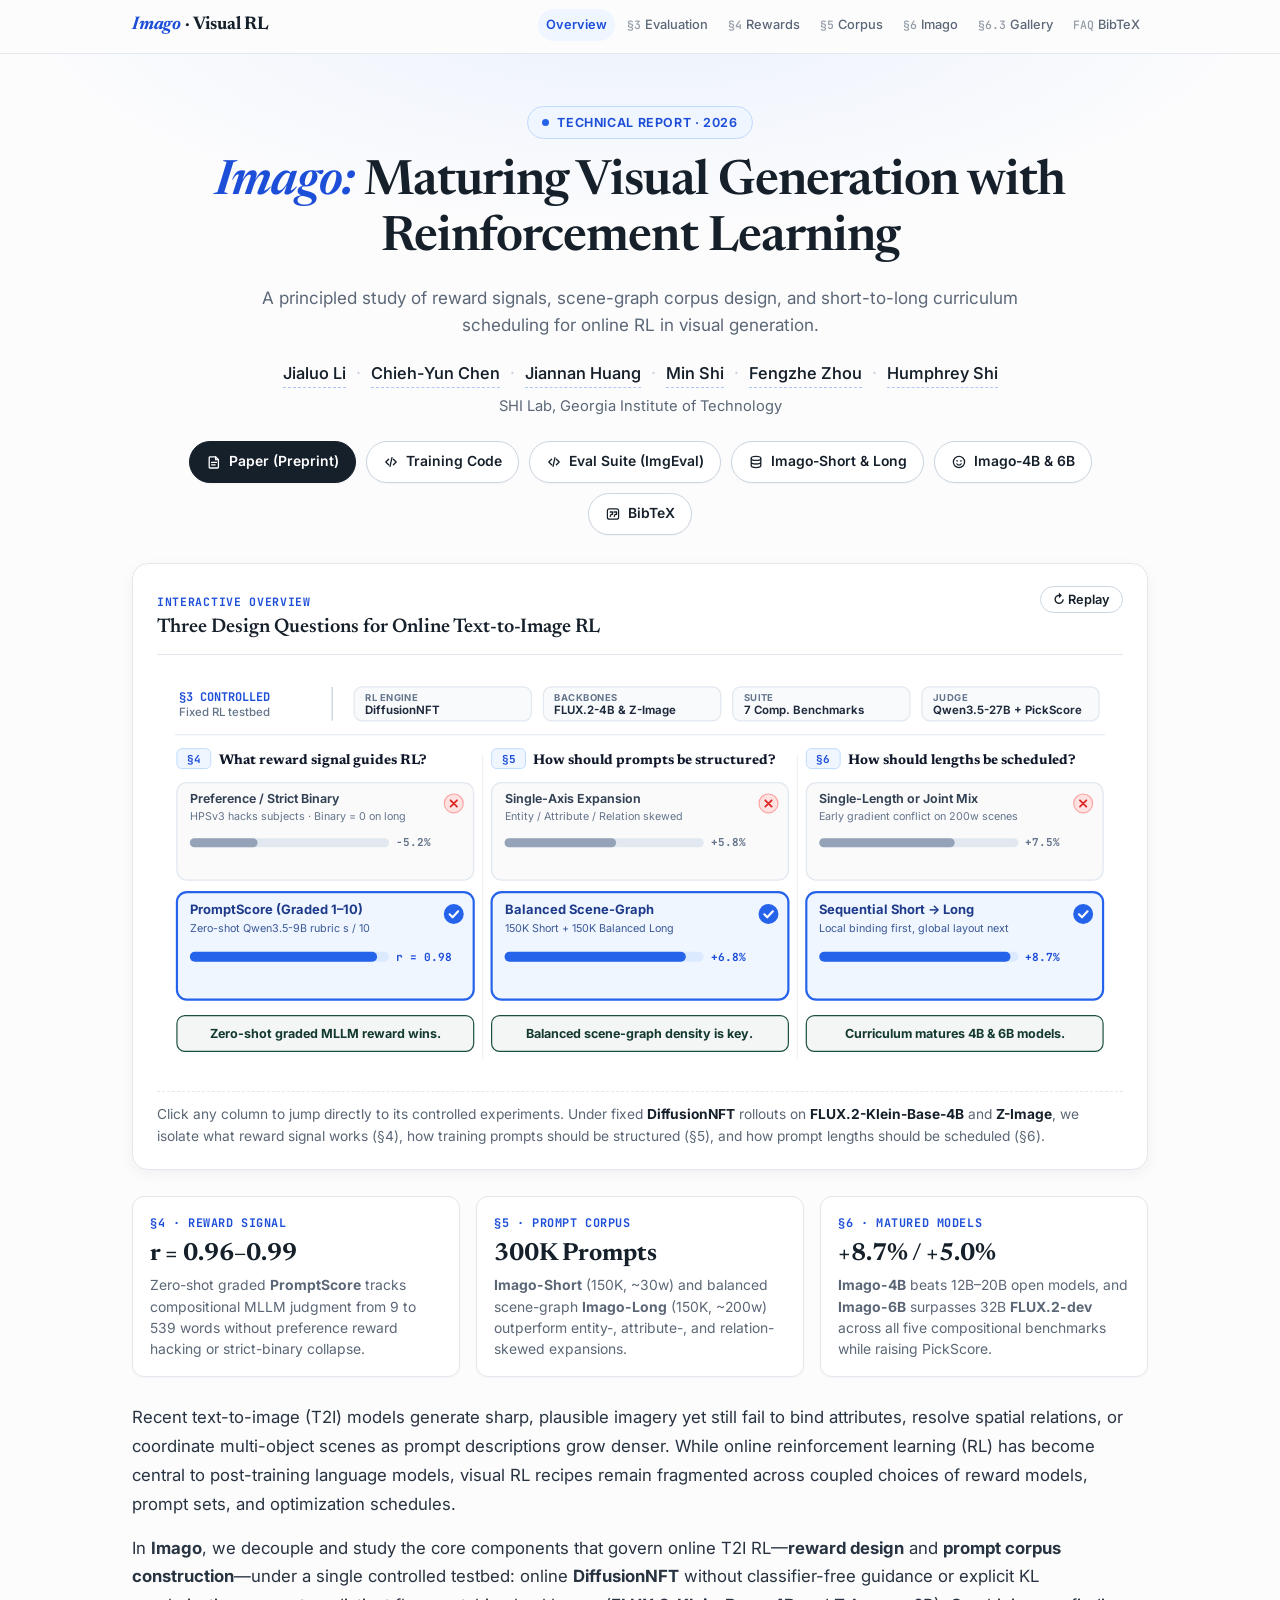
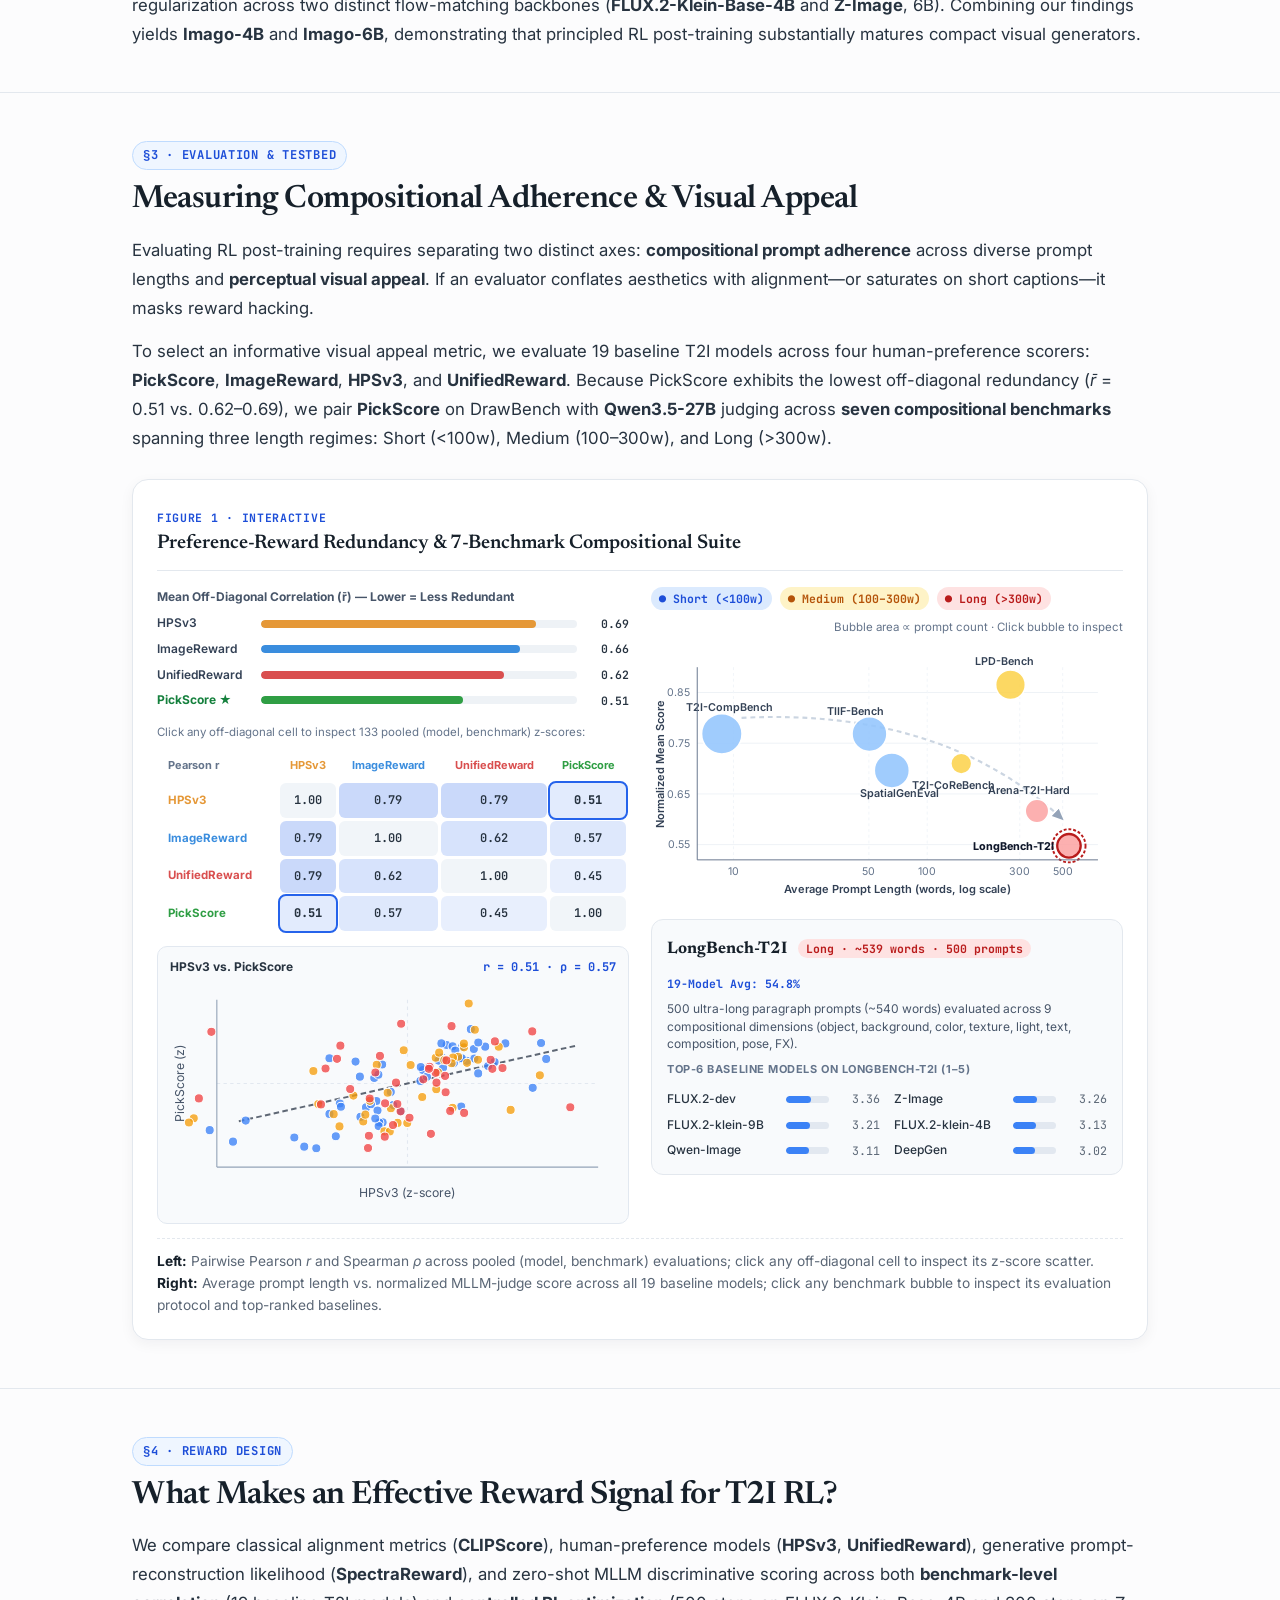
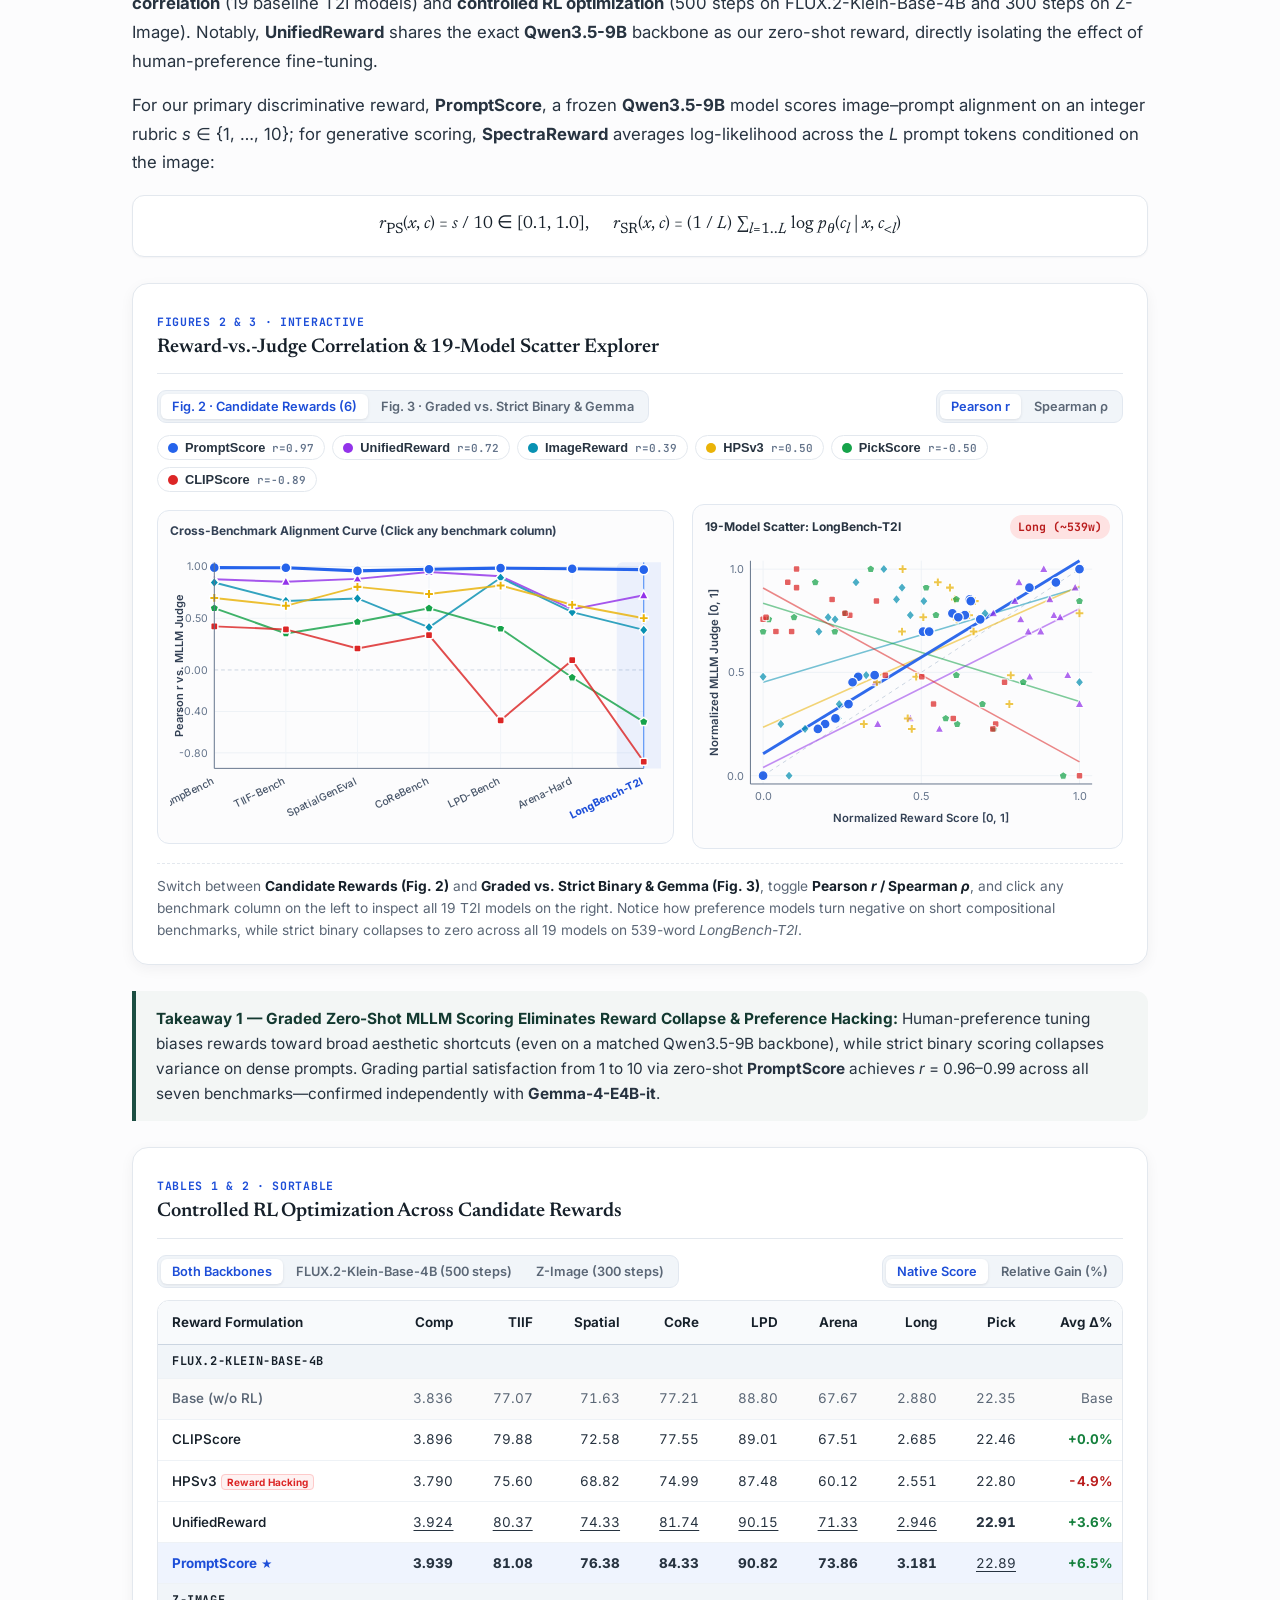
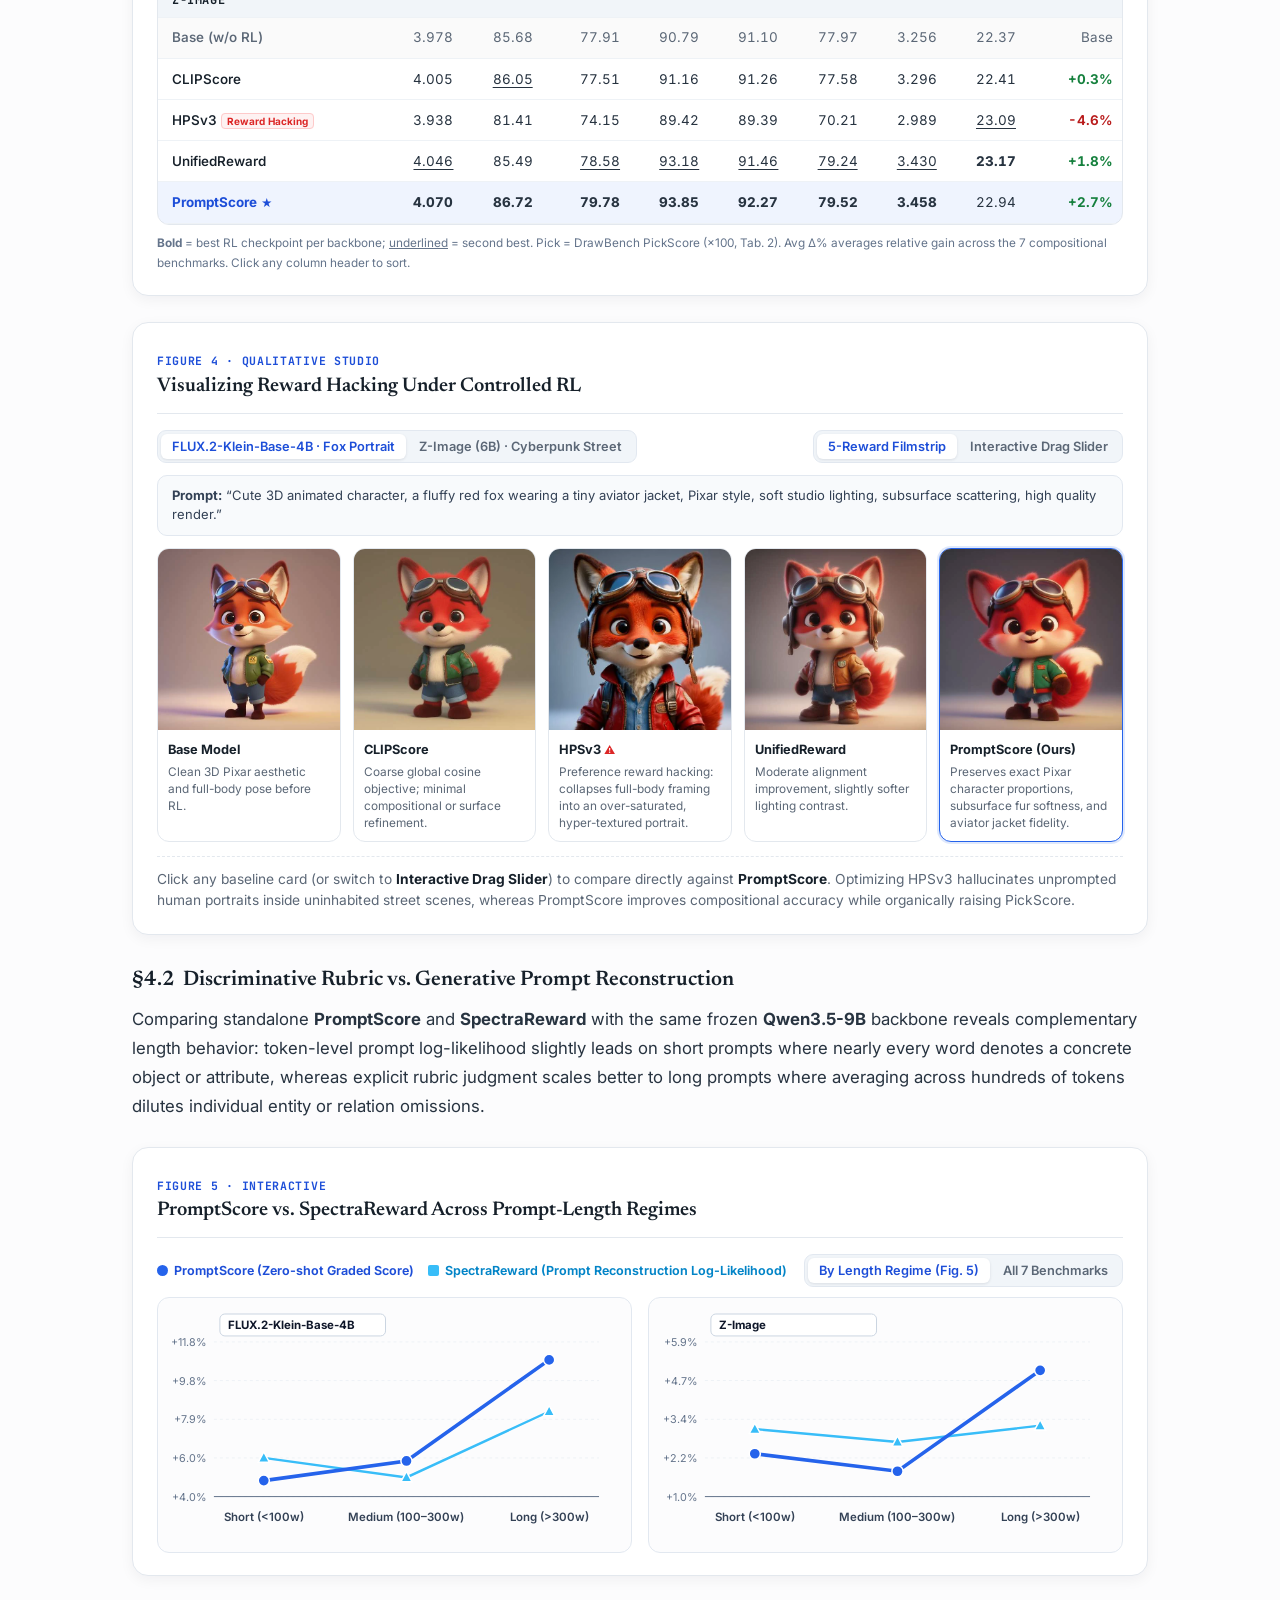
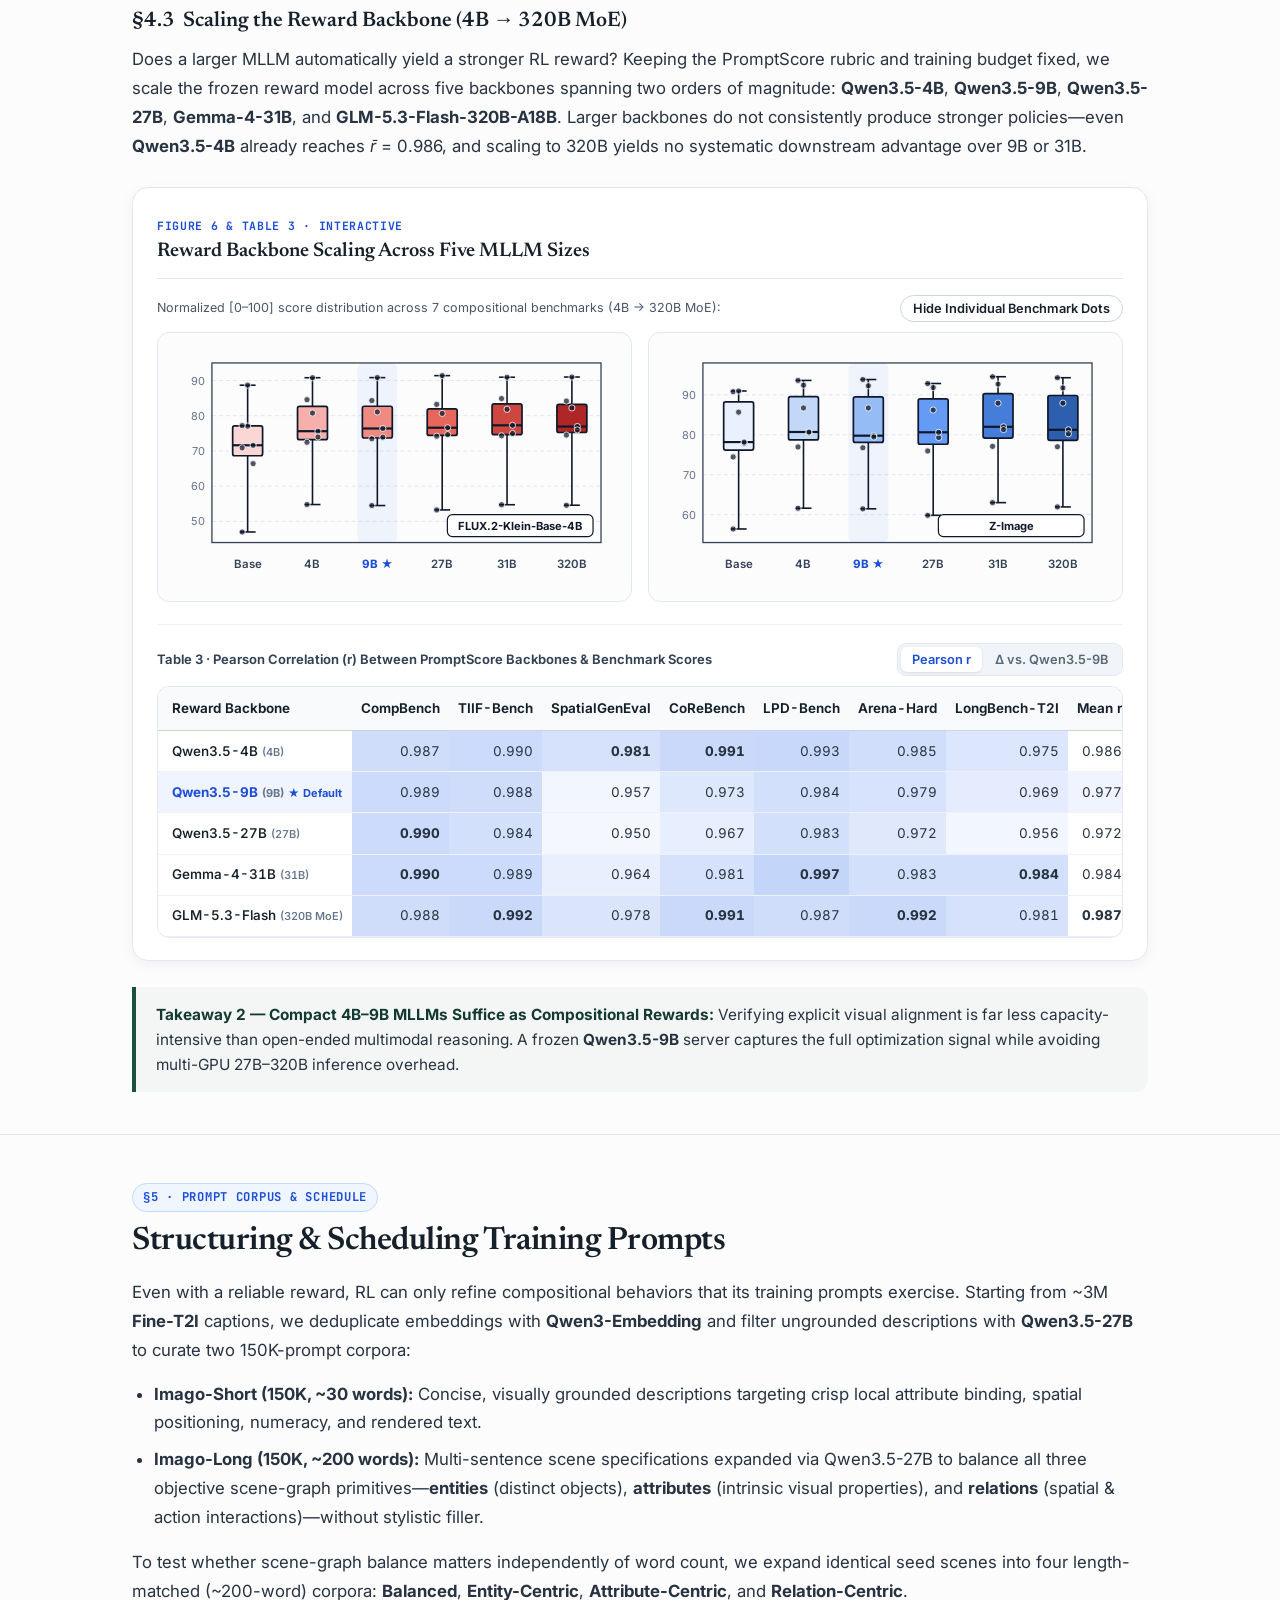
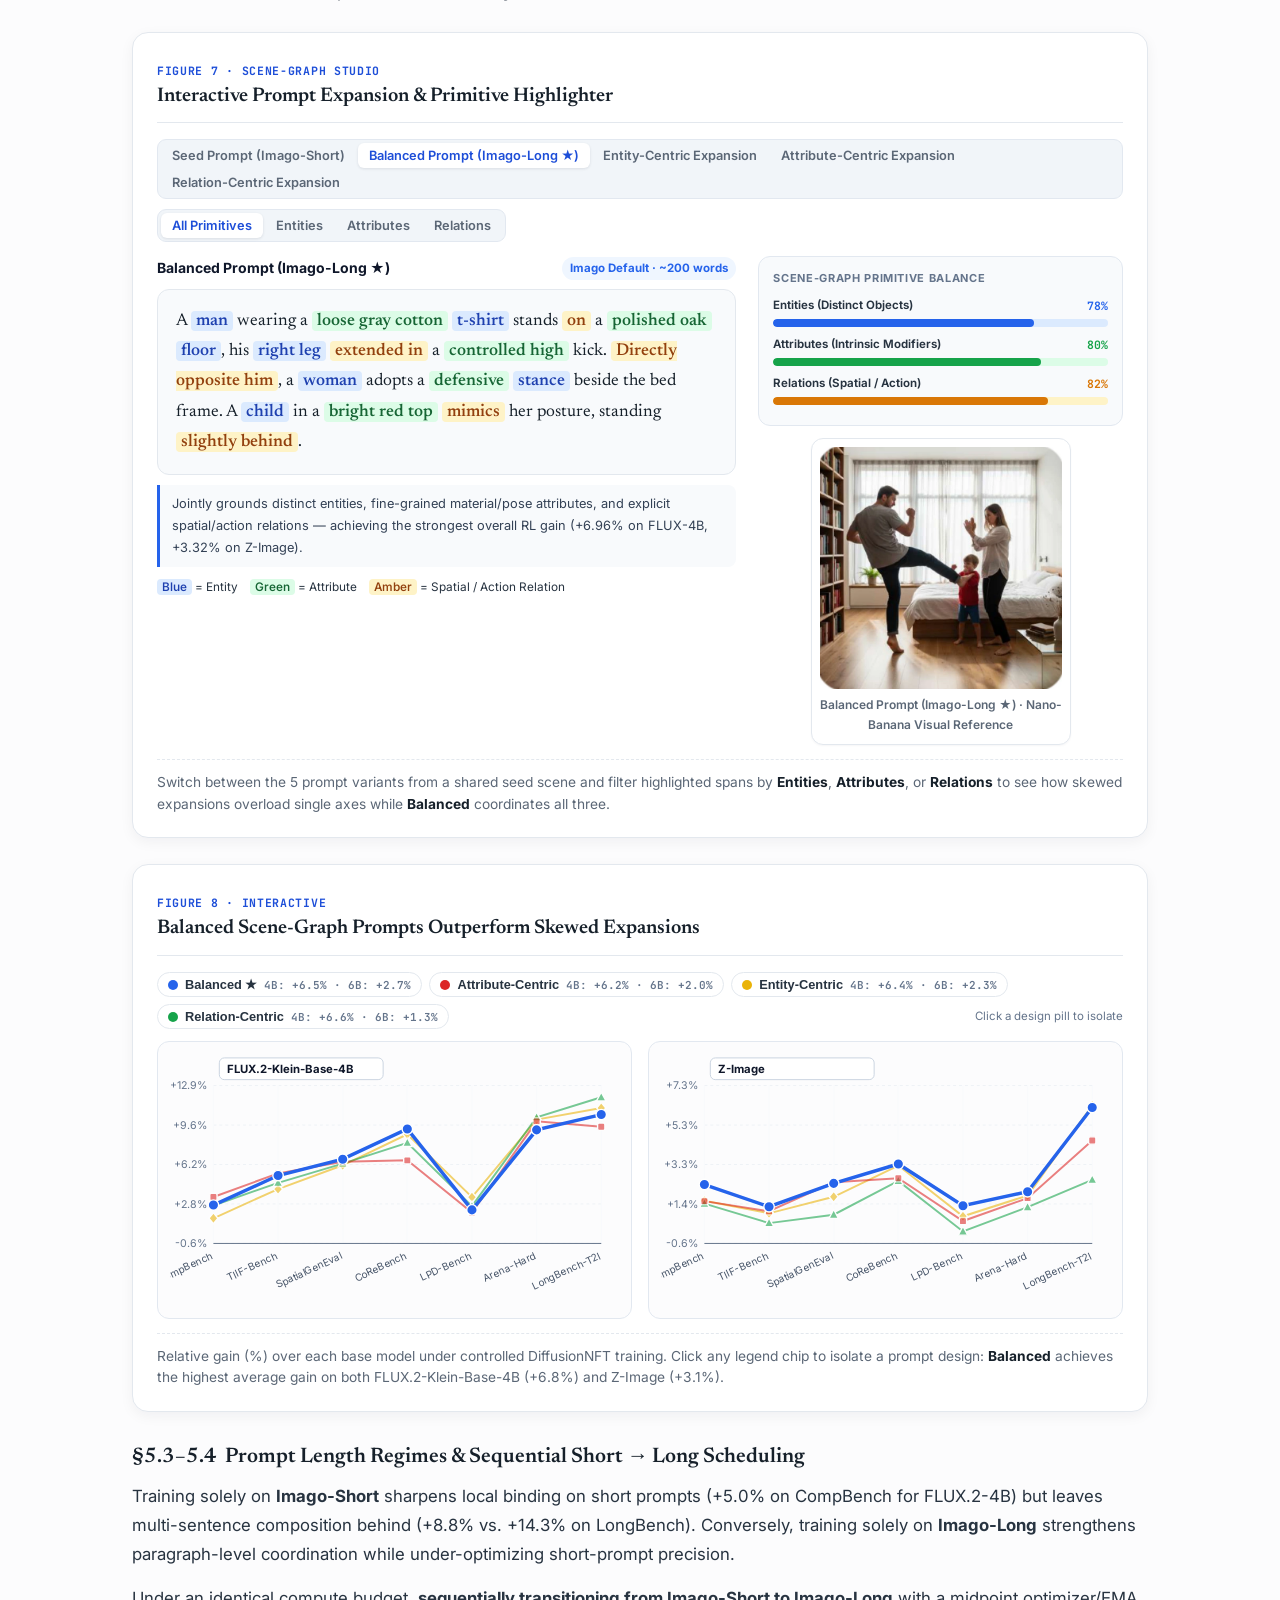
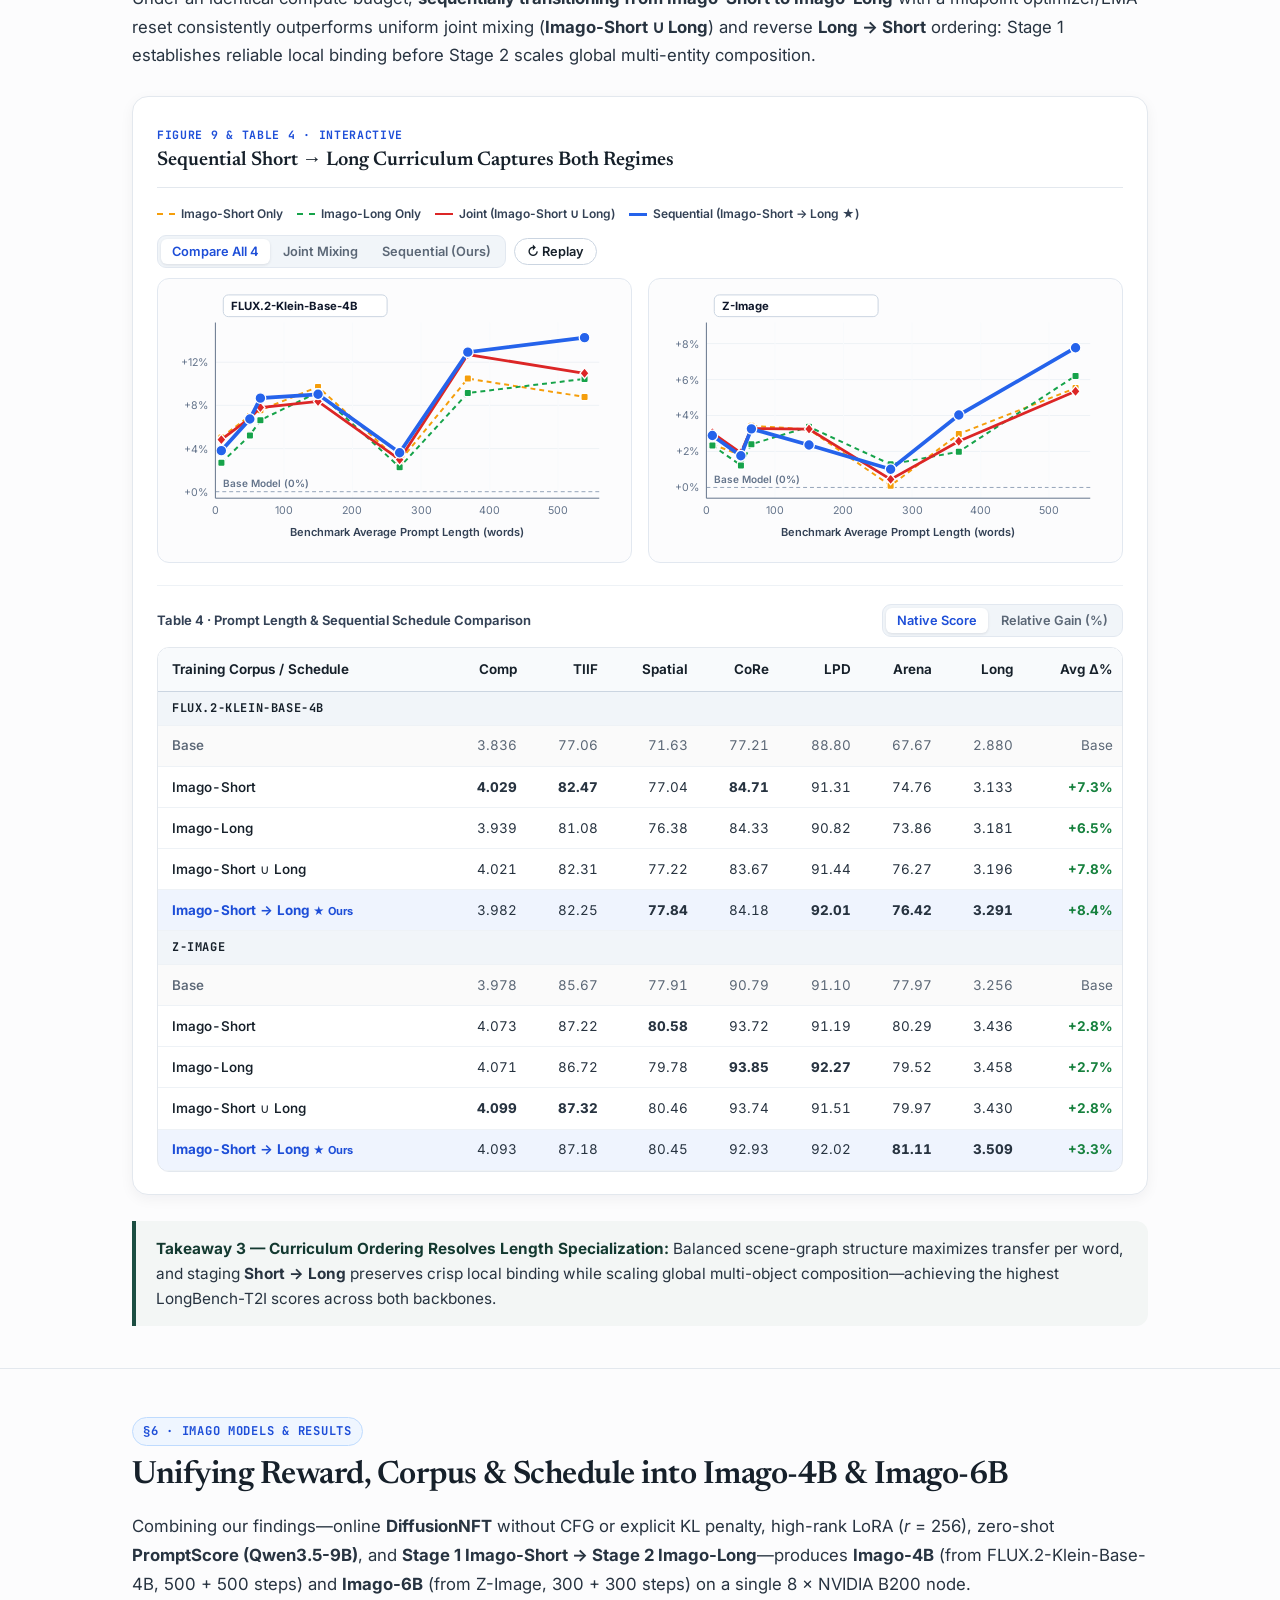
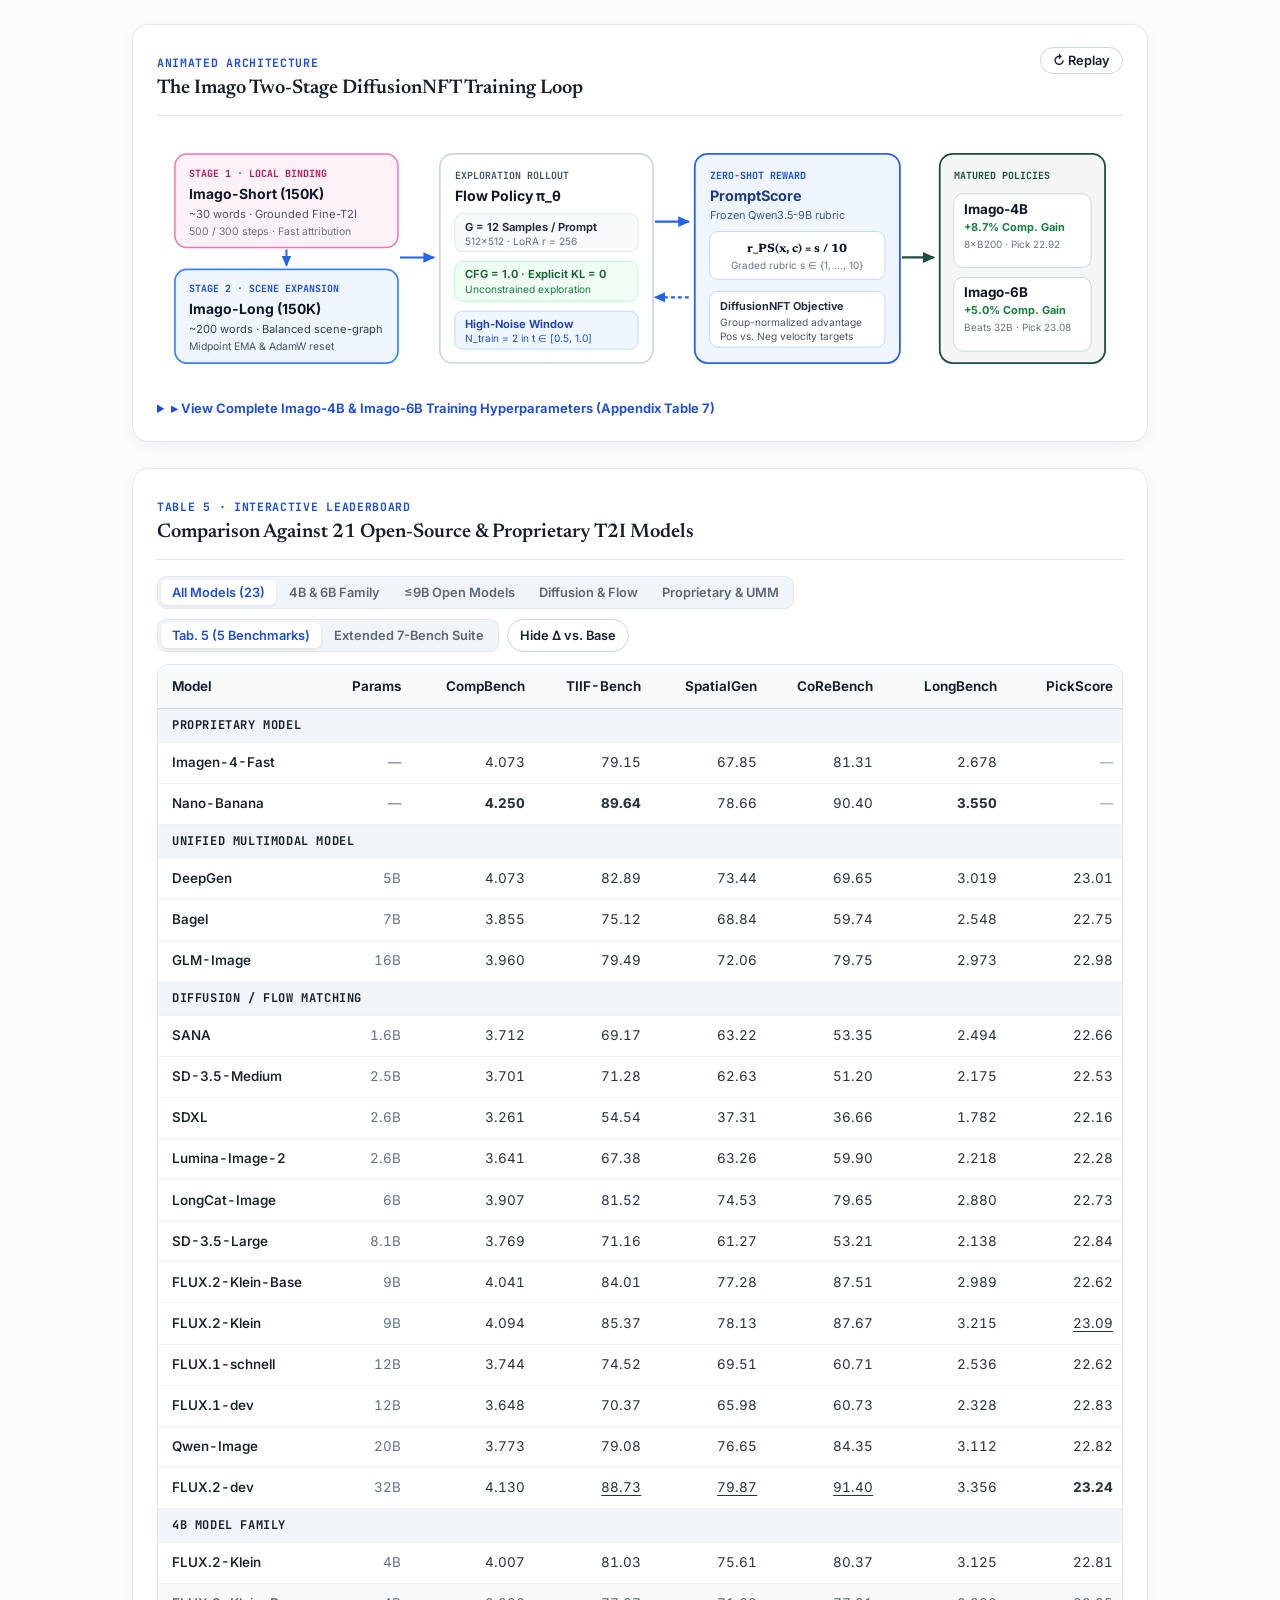
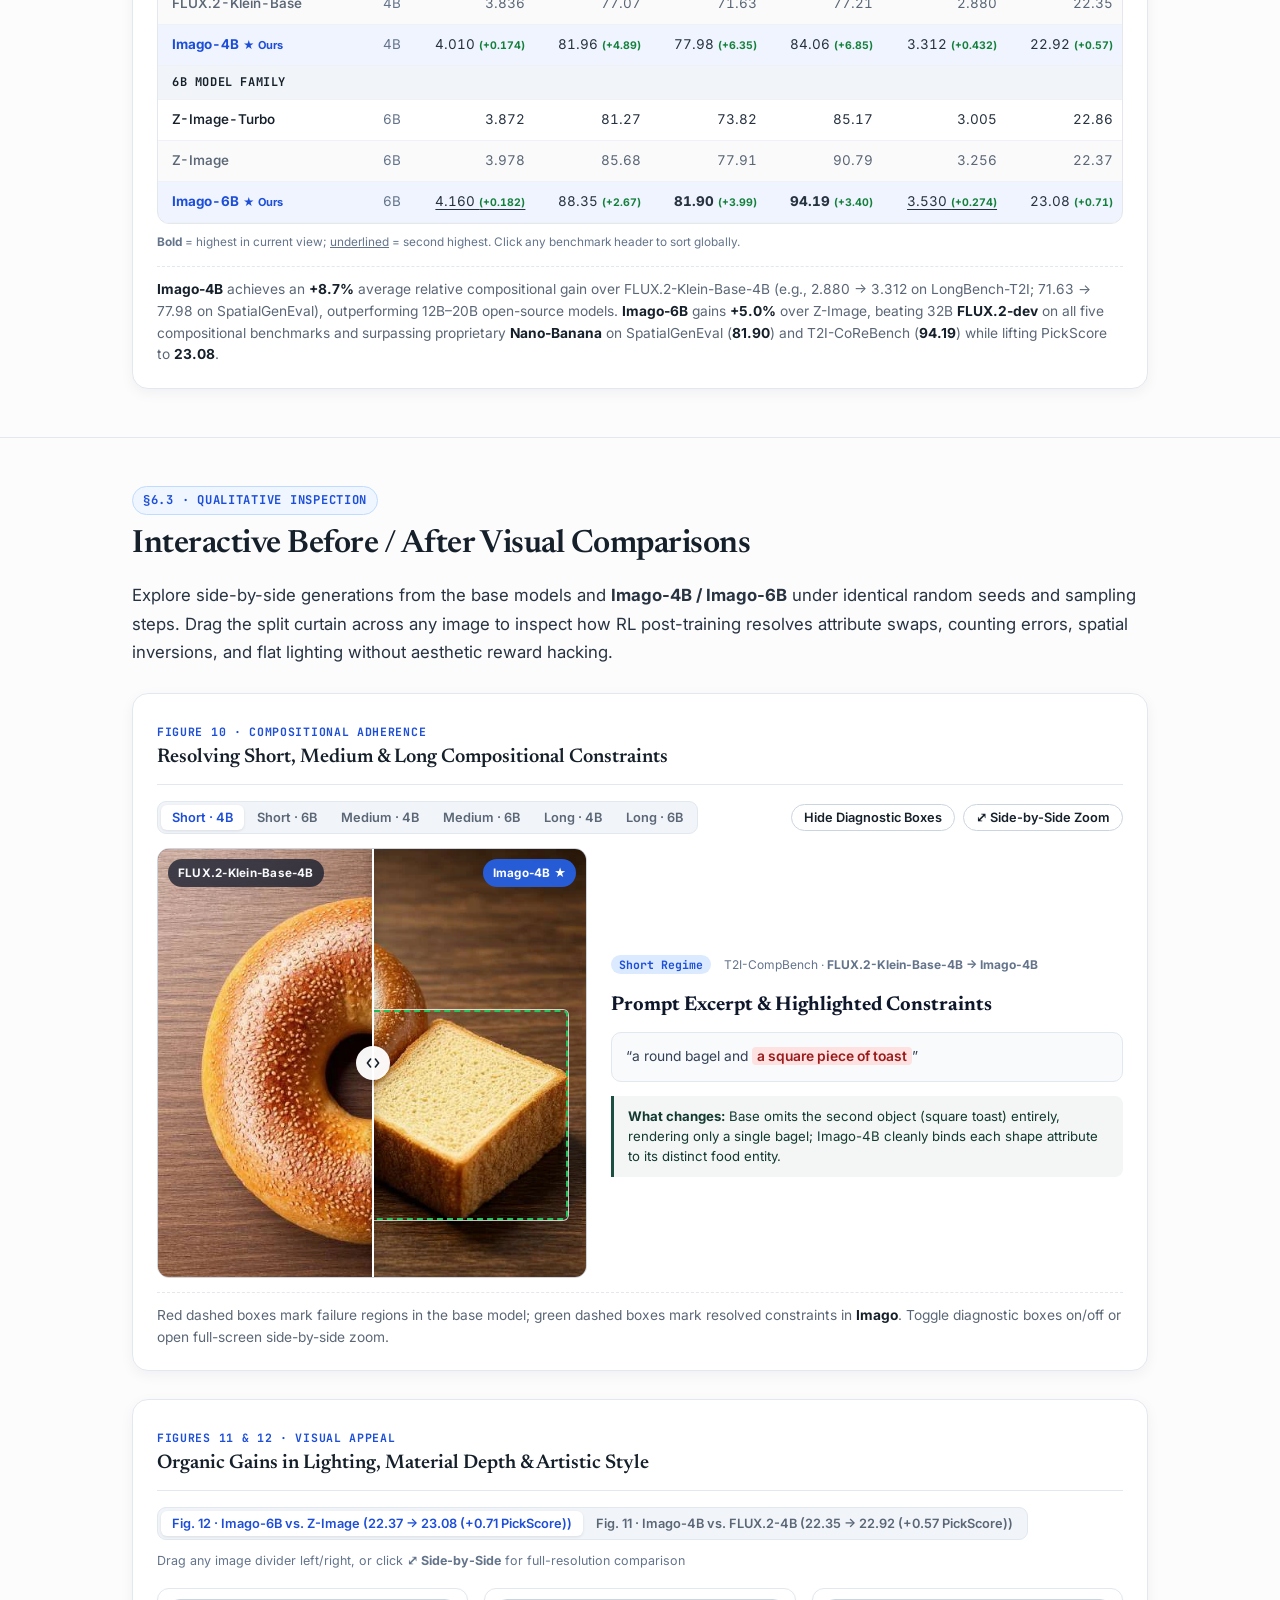
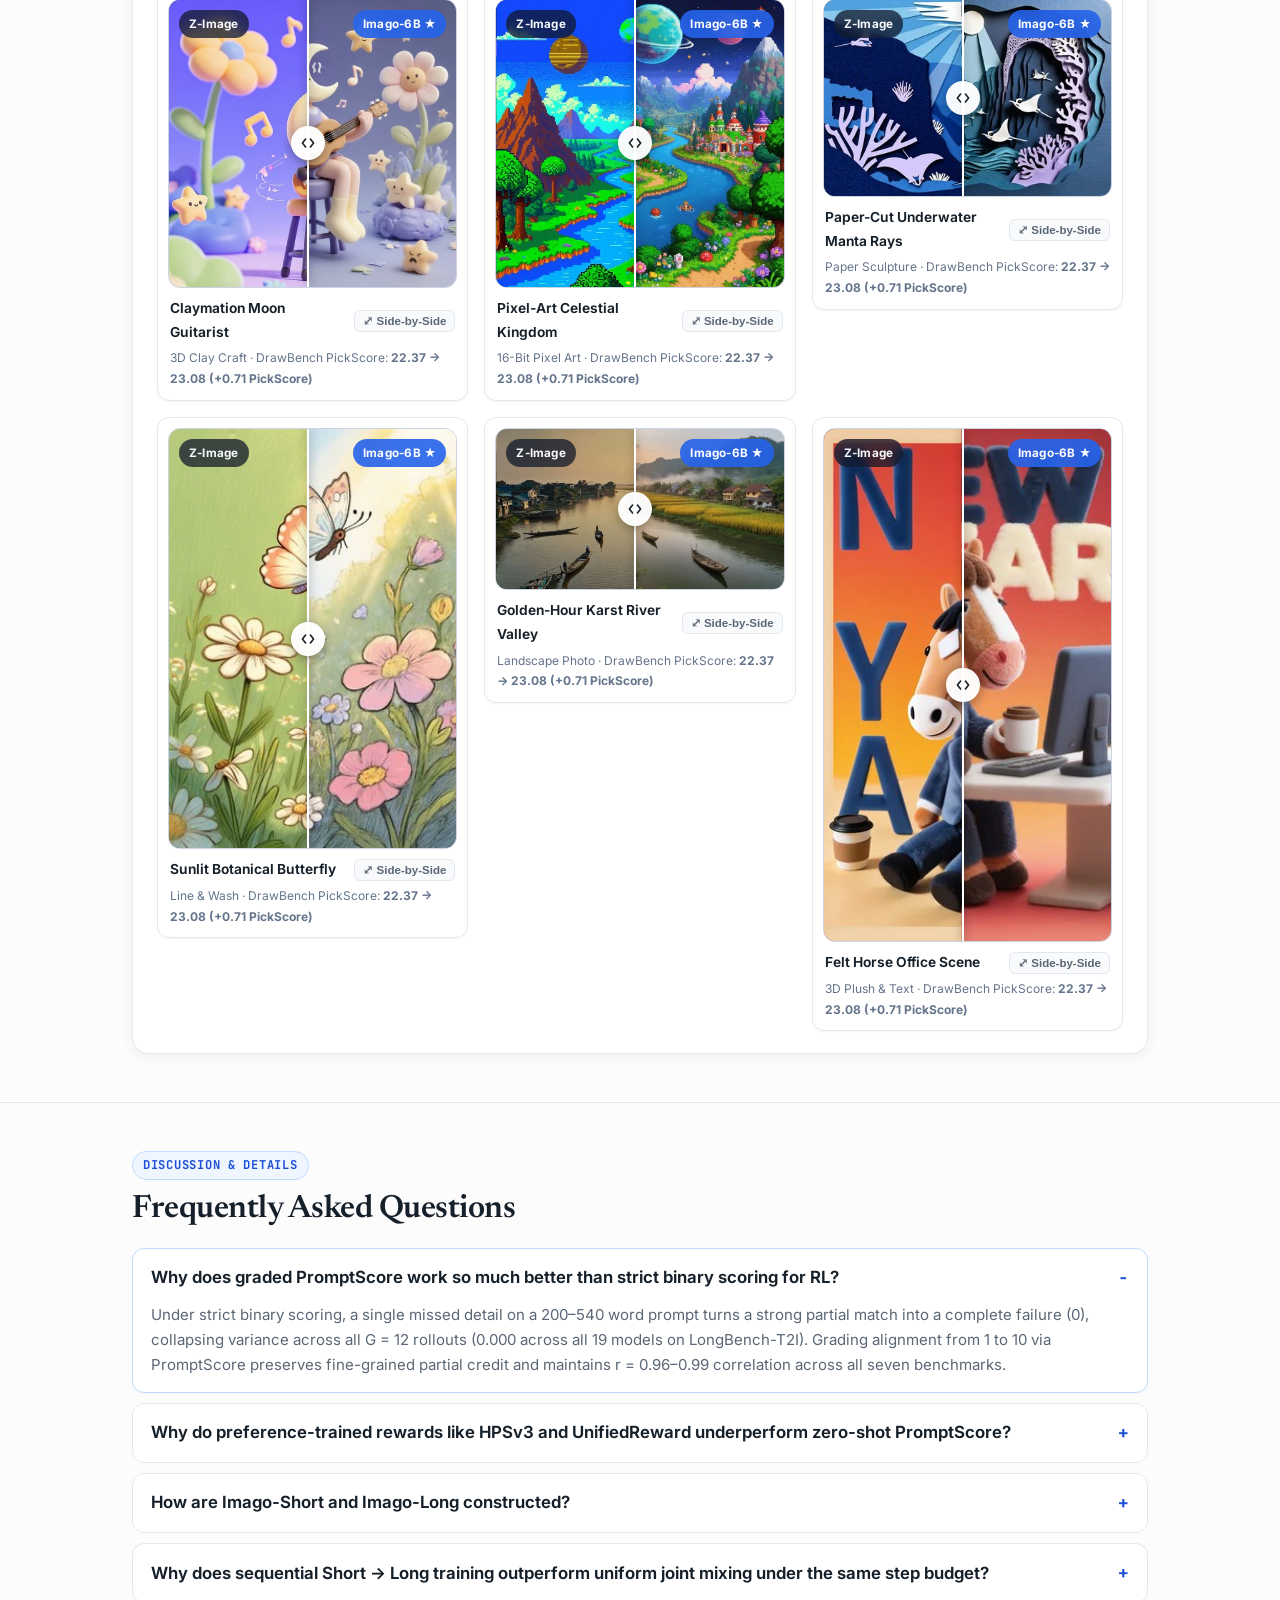
==== imago/index.html @ 9058a7e6 "Add Imago interactive project webpage at /imago/ Co-authored-by: Copilot <223556219+Copilot@users.no" ====
<!DOCTYPE html>
<html lang="en">
<head>
  <meta charset="UTF-8" />
  <meta name="viewport" content="width=device-width, initial-scale=1.0" />
  <title>Imago: Maturing Visual Generation with Reinforcement Learning</title>
  <meta
    name="description"
    content="Imago systematically studies online RL for text-to-image generation across reward design, scene-graph prompt corpus construction, and sequential short-to-long scheduling."
  />
  <meta property="og:title" content="Imago: Maturing Visual Generation with Reinforcement Learning" />
  <meta
    property="og:description"
    content="Zero-shot graded MLLM rewards, balanced scene-graph prompt corpora, and sequential short-to-long RL training mature compact 4B and 6B diffusion generators."
  />
  <meta property="og:type" content="website" />

  <!-- Academic Typography: Newsreader (Serif), Inter (Sans), JetBrains Mono (Numeric/Code) -->
  <link rel="preconnect" href="https://fonts.googleapis.com" />
  <link rel="preconnect" href="https://fonts.gstatic.com" crossorigin />
  <link
    href="https://fonts.googleapis.com/css2?family=Inter:wght@400;500;600;700&family=JetBrains+Mono:wght@500;600;700&family=Newsreader:ital,opsz,wght@0,6..72,500;0,6..72,600;0,6..72,700;1,6..72,500;1,6..72,700&display=swap"
    rel="stylesheet"
  />

  <link rel="stylesheet" href="static/css/style.css" />
</head>
<body>
  <!-- Sticky Top Navigation Bar -->
  <header class="topbar">
    <div class="topbar-inner">
      <a class="brand" href="#top"><em>Imago</em> · Visual RL</a>
      <nav class="top-nav" id="top-nav-links" aria-label="Section navigation"></nav>
    </div>
    <div class="reading-progress" id="reading-progress"></div>
  </header>

  <!-- Wide-Screen Left Margin Table of Contents (>=1490px) -->
  <aside class="side-toc" id="side-toc" aria-label="Table of contents"></aside>

  <!-- ======================================================================
       HERO & ANIMATED RESEARCH OVERVIEW
       ====================================================================== -->
  <main id="top">
    <section class="hero">
      <div class="wrap">
        <div id="hero-header-mount"></div>

        <!-- Animated 3-Pillar Research Overview Card -->
        <div class="viz-card" style="margin-top: 8px">
          <div class="viz-head">
            <div class="viz-head-title">
              <span class="viz-badge">Interactive Overview</span>
              <h3>Three Design Questions for Online Text-to-Image RL</h3>
            </div>
            <button type="button" class="replay-btn" id="btn-replay-teaser">↻ Replay</button>
          </div>
          <div class="viz-body">
            <div class="anim-stage" id="teaser-anim"></div>
          </div>
          <div class="viz-foot">
            Click any column to jump directly to its controlled experiments. Under fixed <b>DiffusionNFT</b> rollouts on <b>FLUX.2-Klein-Base-4B</b> and <b>Z-Image</b>, we isolate what reward signal works (§4), how training prompts should be structured (§5), and how prompt lengths should be scheduled (§6).
          </div>
        </div>

        <!-- Key Headline Summary Cards -->
        <div class="summary-grid">
          <div class="summary-card">
            <span class="sc-eyebrow">§4 · Reward Signal</span>
            <div class="sc-stat">r = 0.96–0.99</div>
            <div class="sc-desc">
              Zero-shot graded <b>PromptScore</b> tracks compositional MLLM judgment from 9 to 539 words without preference reward hacking or strict-binary collapse.
            </div>
          </div>
          <div class="summary-card">
            <span class="sc-eyebrow">§5 · Prompt Corpus</span>
            <div class="sc-stat">300K Prompts</div>
            <div class="sc-desc">
              <b>Imago-Short</b> (150K, ~30w) and balanced scene-graph <b>Imago-Long</b> (150K, ~200w) outperform entity-, attribute-, and relation-skewed expansions.
            </div>
          </div>
          <div class="summary-card">
            <span class="sc-eyebrow">§6 · Matured Models</span>
            <div class="sc-stat">+8.7% / +5.0%</div>
            <div class="sc-desc">
              <b>Imago-4B</b> beats 12B–20B open models, and <b>Imago-6B</b> surpasses 32B <b>FLUX.2-dev</b> across all five compositional benchmarks while raising PickScore.
            </div>
          </div>
        </div>

        <!-- Abstract / Motivation Prose -->
        <div class="prose" style="margin-top: 26px">
          <p>
            Recent text-to-image (T2I) models generate sharp, plausible imagery yet still fail to bind attributes, resolve spatial relations, or coordinate multi-object scenes as prompt descriptions grow denser. While online reinforcement learning (RL) has become central to post-training language models, visual RL recipes remain fragmented across coupled choices of reward models, prompt sets, and optimization schedules.
          </p>
          <p>
            In <b>Imago</b>, we decouple and study the core components that govern online T2I RL—<b>reward design</b> and <b>prompt corpus construction</b>—under a single controlled testbed: online <b>DiffusionNFT</b> without classifier-free guidance or explicit KL regularization across two distinct flow-matching backbones (<b>FLUX.2-Klein-Base-4B</b> and <b>Z-Image</b>, 6B). Combining our findings yields <b>Imago-4B</b> and <b>Imago-6B</b>, demonstrating that principled RL post-training substantially matures compact visual generators.
          </p>
        </div>
      </div>
    </section>

    <!-- ======================================================================
         SECTION 3: EVALUATION PROTOCOL & CONTROLLED TESTBED
         ====================================================================== -->
    <section class="sec" id="evaluation">
      <div class="wrap">
        <span class="sec-eyebrow">§3 · Evaluation &amp; Testbed</span>
        <h2 class="sec-title">Measuring Compositional Adherence &amp; Visual Appeal</h2>
        <div class="prose">
          <p>
            Evaluating RL post-training requires separating two distinct axes: <b>compositional prompt adherence</b> across diverse prompt lengths and <b>perceptual visual appeal</b>. If an evaluator conflates aesthetics with alignment—or saturates on short captions—it masks reward hacking.
          </p>
          <p>
            To select an informative visual appeal metric, we evaluate 19 baseline T2I models across four human-preference scorers: <b>PickScore</b>, <b>ImageReward</b>, <b>HPSv3</b>, and <b>UnifiedReward</b>. Because PickScore exhibits the lowest off-diagonal redundancy (<i>r̄</i> = 0.51 vs. 0.62–0.69), we pair <b>PickScore</b> on DrawBench with <b>Qwen3.5-27B</b> judging across <b>seven compositional benchmarks</b> spanning three length regimes: Short (&lt;100w), Medium (100–300w), and Long (&gt;300w).
          </p>
        </div>

        <!-- Dual Interactive Card matching Paper Fig. 1 -->
        <div class="viz-card">
          <div class="viz-head">
            <div class="viz-head-title">
              <span class="viz-badge">Figure 1 · Interactive</span>
              <h3>Preference-Reward Redundancy &amp; 7-Benchmark Compositional Suite</h3>
            </div>
          </div>
          <div class="viz-body">
            <div style="display: grid; grid-template-columns: repeat(auto-fit, minmax(360px, 1fr)); gap: 22px; align-items: start">
              <div id="viz-pref-pairgrid"></div>
              <div id="viz-bench-overview"></div>
            </div>
          </div>
          <div class="viz-foot">
            <b>Left:</b> Pairwise Pearson <i>r</i> and Spearman <i>ρ</i> across pooled (model, benchmark) evaluations; click any off-diagonal cell to inspect its z-score scatter. <b>Right:</b> Average prompt length vs. normalized MLLM-judge score across all 19 baseline models; click any benchmark bubble to inspect its evaluation protocol and top-ranked baselines.
          </div>
        </div>
      </div>
    </section>

    <!-- ======================================================================
         SECTION 4: REWARD DESIGN FOR TEXT-TO-IMAGE RL
         ====================================================================== -->
    <section class="sec" id="reward">
      <div class="wrap">
        <span class="sec-eyebrow">§4 · Reward Design</span>
        <h2 class="sec-title">What Makes an Effective Reward Signal for T2I RL?</h2>
        <div class="prose">
          <p>
            We compare classical alignment metrics (<b>CLIPScore</b>), human-preference models (<b>HPSv3</b>, <b>UnifiedReward</b>), generative prompt-reconstruction likelihood (<b>SpectraReward</b>), and zero-shot MLLM discriminative scoring across both <b>benchmark-level correlation</b> (19 baseline T2I models) and <b>controlled RL optimization</b> (500 steps on FLUX.2-Klein-Base-4B and 300 steps on Z-Image). Notably, <b>UnifiedReward</b> shares the exact <b>Qwen3.5-9B</b> backbone as our zero-shot reward, directly isolating the effect of human-preference fine-tuning.
          </p>
          <p>
            For our primary discriminative reward, <b>PromptScore</b>, a frozen <b>Qwen3.5-9B</b> model scores image–prompt alignment on an integer rubric <i>s</i> ∈ {1, …, 10}; for generative scoring, <b>SpectraReward</b> averages log-likelihood across the <i>L</i> prompt tokens conditioned on the image:
          </p>
        </div>

        <div class="math-block">
          <i>r</i><sub>PS</sub>(<i>x</i>, <i>c</i>) = <i>s</i> / 10 ∈ [0.1, 1.0], &nbsp;&nbsp;&nbsp;&nbsp; <i>r</i><sub>SR</sub>(<i>x</i>, <i>c</i>) = (1 / <i>L</i>) ∑<sub><i>l</i>=1..<i>L</i></sub> log <i>p<sub>θ</sub></i>(<i>c<sub>l</sub></i> | <i>x</i>, <i>c</i><sub>&lt;<i>l</i></sub>)
        </div>

        <!-- Interactive Fig. 2 & Fig. 3 Explorer -->
        <div class="viz-card">
          <div class="viz-head">
            <div class="viz-head-title">
              <span class="viz-badge">Figures 2 &amp; 3 · Interactive</span>
              <h3>Reward-vs.-Judge Correlation &amp; 19-Model Scatter Explorer</h3>
            </div>
          </div>
          <div class="viz-body" id="viz-reward-align"></div>
          <div class="viz-foot">
            Switch between <b>Candidate Rewards (Fig. 2)</b> and <b>Graded vs. Strict Binary &amp; Gemma (Fig. 3)</b>, toggle <b>Pearson <i>r</i> / Spearman <i>ρ</i></b>, and click any benchmark column on the left to inspect all 19 T2I models on the right. Notice how preference models turn negative on short compositional benchmarks, while strict binary collapses to zero across all 19 models on 539-word <i>LongBench-T2I</i>.
          </div>
        </div>

        <div class="insight-box">
          <strong>Takeaway 1 — Graded Zero-Shot MLLM Scoring Eliminates Reward Collapse &amp; Preference Hacking:</strong>
          Human-preference tuning biases rewards toward broad aesthetic shortcuts (even on a matched Qwen3.5-9B backbone), while strict binary scoring collapses variance on dense prompts. Grading partial satisfaction from 1 to 10 via zero-shot <b>PromptScore</b> achieves <i>r</i> = 0.96–0.99 across all seven benchmarks—confirmed independently with <b>Gemma-4-E4B-it</b>.
        </div>

        <!-- Interactive Table 1 + Table 2 -->
        <div class="viz-card" style="margin-top: 26px">
          <div class="viz-head">
            <div class="viz-head-title">
              <span class="viz-badge">Tables 1 &amp; 2 · Sortable</span>
              <h3>Controlled RL Optimization Across Candidate Rewards</h3>
            </div>
          </div>
          <div class="viz-body" id="tbl-reward-rl"></div>
        </div>

        <!-- Interactive Fig. 4: Reward Hacking Filmstrip + Slider -->
        <div class="viz-card" style="margin-top: 26px">
          <div class="viz-head">
            <div class="viz-head-title">
              <span class="viz-badge">Figure 4 · Qualitative Studio</span>
              <h3>Visualizing Reward Hacking Under Controlled RL</h3>
            </div>
          </div>
          <div class="viz-body" id="studio-reward-hack"></div>
          <div class="viz-foot">
            Click any baseline card (or switch to <b>Interactive Drag Slider</b>) to compare directly against <b>PromptScore</b>. Optimizing HPSv3 hallucinates unprompted human portraits inside uninhabited street scenes, whereas PromptScore improves compositional accuracy while organically raising PickScore.
          </div>
        </div>

        <!-- Section 4.2: Discriminative vs. Generative MLLM Reward -->
        <div class="prose" style="margin-top: 32px">
          <h3>§4.2 &nbsp;Discriminative Rubric vs. Generative Prompt Reconstruction</h3>
          <p>
            Comparing standalone <b>PromptScore</b> and <b>SpectraReward</b> with the same frozen <b>Qwen3.5-9B</b> backbone reveals complementary length behavior: token-level prompt log-likelihood slightly leads on short prompts where nearly every word denotes a concrete object or attribute, whereas explicit rubric judgment scales better to long prompts where averaging across hundreds of tokens dilutes individual entity or relation omissions.
          </p>
        </div>

        <div class="viz-card">
          <div class="viz-head">
            <div class="viz-head-title">
              <span class="viz-badge">Figure 5 · Interactive</span>
              <h3>PromptScore vs. SpectraReward Across Prompt-Length Regimes</h3>
            </div>
          </div>
          <div class="viz-body" id="viz-spectra"></div>
        </div>

        <!-- Section 4.3: Scaling the Reward Model Backbone -->
        <div class="prose" style="margin-top: 32px">
          <h3>§4.3 &nbsp;Scaling the Reward Backbone (4B → 320B MoE)</h3>
          <p>
            Does a larger MLLM automatically yield a stronger RL reward? Keeping the PromptScore rubric and training budget fixed, we scale the frozen reward model across five backbones spanning two orders of magnitude: <b>Qwen3.5-4B</b>, <b>Qwen3.5-9B</b>, <b>Qwen3.5-27B</b>, <b>Gemma-4-31B</b>, and <b>GLM-5.3-Flash-320B-A18B</b>. Larger backbones do not consistently produce stronger policies—even <b>Qwen3.5-4B</b> already reaches <i>r̄</i> = 0.986, and scaling to 320B yields no systematic downstream advantage over 9B or 31B.
          </p>
        </div>

        <div class="viz-card">
          <div class="viz-head">
            <div class="viz-head-title">
              <span class="viz-badge">Figure 6 &amp; Table 3 · Interactive</span>
              <h3>Reward Backbone Scaling Across Five MLLM Sizes</h3>
            </div>
          </div>
          <div class="viz-body">
            <div id="viz-scaling"></div>
            <div style="margin-top: 22px; padding-top: 18px; border-top: 1px solid #eef2f6" id="tbl-scaling-corr"></div>
          </div>
        </div>

        <div class="insight-box">
          <strong>Takeaway 2 — Compact 4B–9B MLLMs Suffice as Compositional Rewards:</strong>
          Verifying explicit visual alignment is far less capacity-intensive than open-ended multimodal reasoning. A frozen <b>Qwen3.5-9B</b> server captures the full optimization signal while avoiding multi-GPU 27B–320B inference overhead.
        </div>
      </div>
    </section>

    <!-- ======================================================================
         SECTION 5: PROMPT CORPUS CONSTRUCTION & CURRICULUM
         ====================================================================== -->
    <section class="sec" id="corpus">
      <div class="wrap">
        <span class="sec-eyebrow">§5 · Prompt Corpus &amp; Schedule</span>
        <h2 class="sec-title">Structuring &amp; Scheduling Training Prompts</h2>
        <div class="prose">
          <p>
            Even with a reliable reward, RL can only refine compositional behaviors that its training prompts exercise. Starting from ~3M <b>Fine-T2I</b> captions, we deduplicate embeddings with <b>Qwen3-Embedding</b> and filter ungrounded descriptions with <b>Qwen3.5-27B</b> to curate two 150K-prompt corpora:
          </p>
          <ul>
            <li><b>Imago-Short (150K, ~30 words):</b> Concise, visually grounded descriptions targeting crisp local attribute binding, spatial positioning, numeracy, and rendered text.</li>
            <li><b>Imago-Long (150K, ~200 words):</b> Multi-sentence scene specifications expanded via Qwen3.5-27B to balance all three objective scene-graph primitives—<b>entities</b> (distinct objects), <b>attributes</b> (intrinsic visual properties), and <b>relations</b> (spatial &amp; action interactions)—without stylistic filler.</li>
          </ul>
          <p>
            To test whether scene-graph balance matters independently of word count, we expand identical seed scenes into four length-matched (~200-word) corpora: <b>Balanced</b>, <b>Entity-Centric</b>, <b>Attribute-Centric</b>, and <b>Relation-Centric</b>.
          </p>
        </div>

        <!-- Interactive Fig. 7: Scene-Graph Prompt Studio -->
        <div class="viz-card">
          <div class="viz-head">
            <div class="viz-head-title">
              <span class="viz-badge">Figure 7 · Scene-Graph Studio</span>
              <h3>Interactive Prompt Expansion &amp; Primitive Highlighter</h3>
            </div>
          </div>
          <div class="viz-body" id="studio-prompt"></div>
          <div class="viz-foot">
            Switch between the 5 prompt variants from a shared seed scene and filter highlighted spans by <b>Entities</b>, <b>Attributes</b>, or <b>Relations</b> to see how skewed expansions overload single axes while <b>Balanced</b> coordinates all three.
          </div>
        </div>

        <!-- Interactive Fig. 8: Prompt Design Relative Gain -->
        <div class="viz-card" style="margin-top: 26px">
          <div class="viz-head">
            <div class="viz-head-title">
              <span class="viz-badge">Figure 8 · Interactive</span>
              <h3>Balanced Scene-Graph Prompts Outperform Skewed Expansions</h3>
            </div>
          </div>
          <div class="viz-body" id="viz-prompt-type"></div>
          <div class="viz-foot">
            Relative gain (%) over each base model under controlled DiffusionNFT training. Click any legend chip to isolate a prompt design: <b>Balanced</b> achieves the highest average gain on both FLUX.2-Klein-Base-4B (+6.8%) and Z-Image (+3.1%).
          </div>
        </div>

        <!-- Section 5.3: Prompt Length & Curriculum Scheduling -->
        <div class="prose" style="margin-top: 32px">
          <h3>§5.3–5.4 &nbsp;Prompt Length Regimes &amp; Sequential Short → Long Scheduling</h3>
          <p>
            Training solely on <b>Imago-Short</b> sharpens local binding on short prompts (+5.0% on CompBench for FLUX.2-4B) but leaves multi-sentence composition behind (+8.8% vs. +14.3% on LongBench). Conversely, training solely on <b>Imago-Long</b> strengthens paragraph-level coordination while under-optimizing short-prompt precision.
          </p>
          <p>
            Under an identical compute budget, <b>sequentially transitioning from Imago-Short to Imago-Long</b> with a midpoint optimizer/EMA reset consistently outperforms uniform joint mixing (<b>Imago-Short ∪ Long</b>) and reverse <b>Long → Short</b> ordering: Stage 1 establishes reliable local binding before Stage 2 scales global multi-entity composition.
          </p>
        </div>

        <!-- Interactive Fig. 9 + Tab. 4 -->
        <div class="viz-card">
          <div class="viz-head">
            <div class="viz-head-title">
              <span class="viz-badge">Figure 9 &amp; Table 4 · Interactive</span>
              <h3>Sequential Short → Long Curriculum Captures Both Regimes</h3>
            </div>
          </div>
          <div class="viz-body">
            <div id="viz-curriculum"></div>
            <div style="margin-top: 22px; padding-top: 18px; border-top: 1px solid #eef2f6" id="tbl-curriculum"></div>
          </div>
        </div>

        <div class="insight-box">
          <strong>Takeaway 3 — Curriculum Ordering Resolves Length Specialization:</strong>
          Balanced scene-graph structure maximizes transfer per word, and staging <b>Short → Long</b> preserves crisp local binding while scaling global multi-object composition—achieving the highest LongBench-T2I scores across both backbones.
        </div>
      </div>
    </section>

    <!-- ======================================================================
         SECTION 6: IMAGO UNIFIED RECIPE & BENCHMARK LEADERBOARD
         ====================================================================== -->
    <section class="sec" id="imago">
      <div class="wrap">
        <span class="sec-eyebrow">§6 · Imago Models &amp; Results</span>
        <h2 class="sec-title">Unifying Reward, Corpus &amp; Schedule into Imago-4B &amp; Imago-6B</h2>
        <div class="prose">
          <p>
            Combining our findings—online <b>DiffusionNFT</b> without CFG or explicit KL penalty, high-rank LoRA (<i>r</i> = 256), zero-shot <b>PromptScore (Qwen3.5-9B)</b>, and <b>Stage 1 Imago-Short → Stage 2 Imago-Long</b>—produces <b>Imago-4B</b> (from FLUX.2-Klein-Base-4B, 500 + 500 steps) and <b>Imago-6B</b> (from Z-Image, 300 + 300 steps) on a single 8 × NVIDIA B200 node.
          </p>
        </div>

        <!-- Animated Pipeline Schematic -->
        <div class="viz-card">
          <div class="viz-head">
            <div class="viz-head-title">
              <span class="viz-badge">Animated Architecture</span>
              <h3>The Imago Two-Stage DiffusionNFT Training Loop</h3>
            </div>
            <button type="button" class="replay-btn" id="btn-replay-pipeline">↻ Replay</button>
          </div>
          <div class="viz-body">
            <div class="anim-stage" id="pipeline-anim"></div>
            <details style="margin-top: 14px">
              <summary style="cursor: pointer; font-size: 13px; font-weight: 650; color: #1d4ed8; user-select: none">
                ▸ View Complete Imago-4B &amp; Imago-6B Training Hyperparameters (Appendix Table 7)
              </summary>
              <div style="margin-top: 12px" id="tbl-hyperparams"></div>
            </details>
          </div>
        </div>

        <!-- Main 23-Model Leaderboard (Table 5) -->
        <div class="viz-card" style="margin-top: 26px">
          <div class="viz-head">
            <div class="viz-head-title">
              <span class="viz-badge">Table 5 · Interactive Leaderboard</span>
              <h3>Comparison Against 21 Open-Source &amp; Proprietary T2I Models</h3>
            </div>
          </div>
          <div class="viz-body" id="tbl-leaderboard"></div>
          <div class="viz-foot">
            <b>Imago-4B</b> achieves an <b>+8.7%</b> average relative compositional gain over FLUX.2-Klein-Base-4B (e.g., 2.880 → 3.312 on LongBench-T2I; 71.63 → 77.98 on SpatialGenEval), outperforming 12B–20B open-source models. <b>Imago-6B</b> gains <b>+5.0%</b> over Z-Image, beating 32B <b>FLUX.2-dev</b> on all five compositional benchmarks and surpassing proprietary <b>Nano-Banana</b> on SpatialGenEval (<b>81.90</b>) and T2I-CoReBench (<b>94.19</b>) while lifting PickScore to <b>23.08</b>.
          </div>
        </div>
      </div>
    </section>

    <!-- ======================================================================
         SECTION 6.3: INTERACTIVE QUALITATIVE GALLERY (FIGS. 10, 11, 12)
         ====================================================================== -->
    <section class="sec" id="gallery">
      <div class="wrap">
        <span class="sec-eyebrow">§6.3 · Qualitative Inspection</span>
        <h2 class="sec-title">Interactive Before / After Visual Comparisons</h2>
        <div class="prose">
          <p>
            Explore side-by-side generations from the base models and <b>Imago-4B / Imago-6B</b> under identical random seeds and sampling steps. Drag the split curtain across any image to inspect how RL post-training resolves attribute swaps, counting errors, spatial inversions, and flat lighting without aesthetic reward hacking.
          </p>
        </div>

        <!-- Fig. 10: Compositional Adherence Across Short / Medium / Long -->
        <div class="viz-card">
          <div class="viz-head">
            <div class="viz-head-title">
              <span class="viz-badge">Figure 10 · Compositional Adherence</span>
              <h3>Resolving Short, Medium &amp; Long Compositional Constraints</h3>
            </div>
          </div>
          <div class="viz-body" id="studio-comp"></div>
          <div class="viz-foot">
            Red dashed boxes mark failure regions in the base model; green dashed boxes mark resolved constraints in <b>Imago</b>. Toggle diagnostic boxes on/off or open full-screen side-by-side zoom.
          </div>
        </div>

        <!-- Figs. 11 & 12: Multi-Aspect Visual Appeal Gallery -->
        <div class="viz-card" style="margin-top: 28px">
          <div class="viz-head">
            <div class="viz-head-title">
              <span class="viz-badge">Figures 11 &amp; 12 · Visual Appeal</span>
              <h3>Organic Gains in Lighting, Material Depth &amp; Artistic Style</h3>
            </div>
          </div>
          <div class="viz-body" id="studio-appeal"></div>
        </div>
      </div>
    </section>

    <!-- Optional Declarative Extension Slot (populated from SITE_CONFIG.customModules) -->
    <div id="custom-modules-mount"></div>

    <!-- ======================================================================
         SECTION 7: KEY QUESTIONS & FAQ
         ====================================================================== -->
    <section class="sec" id="faq">
      <div class="wrap">
        <span class="sec-eyebrow">Discussion &amp; Details</span>
        <h2 class="sec-title">Frequently Asked Questions</h2>
        <div class="faq-list" id="faq-mount"></div>
      </div>
    </section>

    <!-- ======================================================================
         SECTION 8: BIBTEX CITATION
         ====================================================================== -->
    <section class="sec" id="citation">
      <div class="wrap">
        <span class="sec-eyebrow">Reference</span>
        <h2 class="sec-title">Citation</h2>
        <div class="prose">
          <p>If you find <b>Imago</b>, <b>PromptScore</b>, or our 300K compositional prompt corpora (<b>Imago-Short</b> &amp; <b>Imago-Long</b>) useful in your research, please consider citing:</p>
        </div>
        <div class="bib-card">
          <button type="button" class="bib-copy-btn" id="btn-copy-bib">Copy BibTeX</button>
          <pre id="bibtex-code"></pre>
        </div>
      </div>
    </section>
  </main>

  <footer class="site-footer">
    <div class="wrap">
      <b>Imago: Maturing Visual Generation with Reinforcement Learning</b> · Built with a modular declarative data pipeline for seamless paper updates.
    </div>
  </footer>

  <!-- Declarative Config & Ground-Truth Paper Data -->
  <script src="static/data/site-config.js"></script>
  <script src="static/data/paper-data.js"></script>

  <!-- Modular Interactive Engines -->
  <script src="static/js/anim.js"></script>
  <script src="static/js/charts.js"></script>
  <script src="static/js/tables.js"></script>
  <script src="static/js/qualitative.js"></script>
  <script src="static/js/main.js"></script>
</body>
</html>
---- imago/static/css/style.css ----
/* ==========================================================================
   IMAGO INTERACTIVE PROJECT PAGE — UNIFIED WIDE-COLUMN DESIGN SYSTEM
   --------------------------------------------------------------------------
   Key architectural improvement over narrow-column academic blogs:
   Prose, insight boxes, interactive SVG charts, wide benchmark tables, and
   qualitative galleries share ONE generous, unified --col-max (1080px outer /
   1016px inner) rail — eliminating jarring width jumps while keeping prose
   effortless to read through clean editorial hierarchy and smart grid splits.
   ========================================================================== */

:root {
  /* Layout rails — change --col-max here to resize the entire page uniformly */
  --col-max: 1080px;
  --gutter: 32px;
  --radius-sm: 8px;
  --radius-md: 12px;
  --radius-lg: 16px;

  /* Typography */
  --font-serif: "Newsreader", "STIX Two Text", "TeX Gyre Pagella", "Palatino Linotype", Palatino, Georgia, serif;
  --font-sans: "Plus Jakarta Sans", "Inter", -apple-system, BlinkMacSystemFont, "Segoe UI", Roboto, sans-serif;
  --font-mono: "JetBrains Mono", ui-monospace, SFMono-Regular, Menlo, Consolas, monospace;

  /* Paper-aligned palette (style/imago.sty + Google/LabBlue chart accents) */
  --bg: #fcfcfd;
  --surface: #ffffff;
  --surface-subtle: #f6f8fa;
  --ink: #16202a;
  --ink-body: #273340;
  --muted: #5b6776;
  --faint: #8793a2;
  --border: #e3e8ee;
  --border-strong: #cbd5e1;

  /* Primary Imago Blue (rgb(59, 130, 246) / #2563EB) */
  --blue: #2563eb;
  --blue-bright: #3b82f6;
  --blue-dark: #1d4ed8;
  --blue-soft: #eff6ff;
  --blue-border: #bfdbfe;

  /* Paper Insight Box (exact match to style/imago.sty: #1C4E42 on #F3F4F3) */
  --insight-edge: #1c4e42;
  --insight-bg: #f3f6f5;
  --insight-ink: #133930;

  /* Semantic & Scene-Graph Primitive Accents */
  --pos: #15803d;
  --pos-bg: #dcfce7;
  --neg: #b91c1c;
  --neg-bg: #fee2e2;
  --warn: #b45309;
  --warn-bg: #fef3c7;

  --sg-entity-bg: #dbeafe;
  --sg-entity-ink: #1e40af;
  --sg-attr-bg: #dcfce7;
  --sg-attr-ink: #166534;
  --sg-rel-bg: #fef3c7;
  --sg-rel-ink: #92400e;

  --shadow-xs: 0 1px 2px rgba(15, 23, 42, 0.04);
  --shadow-sm: 0 4px 14px rgba(15, 23, 42, 0.05);
  --shadow-md: 0 10px 30px rgba(15, 23, 42, 0.08);
}

*, *::before, *::after {
  box-sizing: border-box;
}

html {
  scroll-behavior: smooth;
  -webkit-text-size-adjust: 100%;
  font-size: 16px;
  overflow-x: clip;
}

body {
  margin: 0;
  background: var(--bg);
  color: var(--ink-body);
  font-family: var(--font-sans);
  font-size: 1.05rem;
  line-height: 1.72;
  -webkit-font-smoothing: antialiased;
  text-rendering: optimizeLegibility;
  overflow-x: clip;
}

/* Unified single-column container: prose, figures, and tables share identical rails */
.wrap {
  width: 100%;
  max-width: var(--col-max);
  margin: 0 auto;
  padding: 0 var(--gutter);
}

a {
  color: var(--blue-dark);
  text-decoration: none;
  transition: color 0.15s ease;
}
a:hover {
  color: var(--blue-bright);
  text-decoration: underline;
}

/* ==========================================================================
   STICKY TOP BAR + WIDE-SCREEN LEFT MARGIN TOC
   ========================================================================== */
.topbar {
  position: sticky;
  top: 0;
  z-index: 60;
  background: rgba(252, 252, 253, 0.88);
  backdrop-filter: blur(12px);
  -webkit-backdrop-filter: blur(12px);
  border-bottom: 1px solid var(--border);
}

.topbar-inner {
  max-width: var(--col-max);
  margin: 0 auto;
  padding: 0 var(--gutter);
  height: 50px;
  display: flex;
  align-items: center;
  justify-content: space-between;
  gap: 16px;
}

.topbar-brand {
  font-family: var(--font-serif);
  font-weight: 700;
  font-size: 1.15rem;
  color: var(--ink);
  letter-spacing: -0.01em;
  display: inline-flex;
  align-items: center;
  gap: 8px;
  white-space: nowrap;
  text-decoration: none !important;
}

.brand-dot {
  width: 9px;
  height: 9px;
  border-radius: 50%;
  background: linear-gradient(135deg, var(--blue), #1c4e42);
  box-shadow: 0 0 0 3px rgba(37, 99, 235, 0.14);
}

.topbar-nav {
  display: flex;
  align-items: center;
  gap: 4px;
  overflow-x: auto;
  scrollbar-width: none;
}
.topbar-nav::-webkit-scrollbar { display: none; }

.topbar-link {
  font-size: 0.83rem;
  font-weight: 500;
  color: var(--muted);
  padding: 5px 10px;
  border-radius: 999px;
  white-space: nowrap;
  text-decoration: none !important;
  transition: all 0.16s ease;
}
.topbar-link:hover {
  color: var(--ink);
  background: #eef2f6;
}
.topbar-link.active {
  color: var(--blue-dark);
  background: var(--blue-soft);
  font-weight: 600;
}
.topbar-link .sec-num {
  font-family: var(--font-mono);
  font-size: 0.74rem;
  opacity: 0.75;
  margin-right: 3px;
}

.scroll-progress {
  height: 2px;
  background: linear-gradient(90deg, var(--blue) 0%, #0d9488 100%);
  width: 0%;
  transition: width 0.08s linear;
}

/* Floating left-margin TOC on wide desktops (>= 1490px) — never shifts center column */
.side-toc {
  display: none;
}
@media (min-width: 1490px) {
  .side-toc {
    display: block;
    position: fixed;
    top: 108px;
    left: max(20px, calc(50vw - var(--col-max) / 2 - 196px));
    width: 176px;
    z-index: 40;
  }
  .side-toc-title {
    font-size: 0.7rem;
    font-weight: 700;
    text-transform: uppercase;
    letter-spacing: 0.09em;
    color: var(--faint);
    margin: 0 0 10px;
    padding-left: 11px;
  }
  .side-toc ul {
    list-style: none;
    margin: 0;
    padding: 0;
    border-left: 1.5px solid var(--border);
  }
  .side-toc a {
    display: block;
    padding: 5px 8px 5px 12px;
    margin-left: -1.5px;
    border-left: 2px solid transparent;
    font-size: 0.82rem;
    line-height: 1.35;
    color: var(--muted);
    text-decoration: none !important;
    transition: all 0.15s ease;
  }
  .side-toc a:hover {
    color: var(--ink);
  }
  .side-toc a.active {
    color: var(--blue-dark);
    border-left-color: var(--blue);
    font-weight: 600;
    background: linear-gradient(90deg, rgba(37, 99, 235, 0.06), transparent);
  }
}

/* ==========================================================================
   HERO HEADER & EXECUTIVE SUMMARY
   ========================================================================== */
.hero {
  padding: 52px 0 28px;
  background: radial-gradient(ellipse 900px 340px at 50% -60px, rgba(59, 130, 246, 0.09), transparent 70%);
}

.hero-eyebrow {
  display: flex;
  align-items: center;
  justify-content: center;
  gap: 10px;
  margin-bottom: 16px;
  flex-wrap: wrap;
}

.venue-pill {
  display: inline-flex;
  align-items: center;
  gap: 6px;
  font-size: 0.78rem;
  font-weight: 600;
  letter-spacing: 0.04em;
  text-transform: uppercase;
  color: var(--blue-dark);
  background: var(--blue-soft);
  border: 1px solid var(--blue-border);
  padding: 4px 12px;
  border-radius: 999px;
}

.hero h1 {
  font-family: var(--font-serif);
  font-weight: 600;
  font-size: clamp(2.05rem, 3.8vw, 3.05rem);
  line-height: 1.16;
  letter-spacing: -0.02em;
  color: var(--ink);
  text-align: center;
  margin: 0 auto 16px;
  max-width: 920px;
}

.hero h1 .title-accent {
  color: var(--blue-dark);
  font-style: italic;
}

.hero-subtitle {
  text-align: center;
  color: var(--muted);
  font-size: 1.08rem;
  line-height: 1.6;
  max-width: 820px;
  margin: 0 auto 22px;
}

.authors-list {
  display: flex;
  flex-wrap: wrap;
  justify-content: center;
  gap: 6px 20px;
  margin: 0 0 8px;
  font-size: 1.02rem;
  font-weight: 500;
}
.authors-list a {
  color: var(--ink);
  border-bottom: 1px dashed rgba(37, 99, 235, 0.35);
  text-decoration: none;
}
.authors-list a:hover {
  color: var(--blue-dark);
  border-bottom-style: solid;
}
.authors-list sup {
  font-size: 0.72em;
  color: var(--muted);
  margin-left: 1px;
}

.affil-line {
  text-align: center;
  font-size: 0.92rem;
  color: var(--muted);
  margin: 0 0 24px;
}

.resource-row {
  display: flex;
  flex-wrap: wrap;
  justify-content: center;
  gap: 10px;
  margin-bottom: 34px;
}

.res-btn {
  display: inline-flex;
  align-items: center;
  gap: 8px;
  padding: 8px 16px;
  border-radius: 999px;
  font-size: 0.88rem;
  font-weight: 600;
  color: var(--ink);
  background: var(--surface);
  border: 1px solid var(--border-strong);
  box-shadow: var(--shadow-xs);
  text-decoration: none !important;
  transition: all 0.16s ease;
}
.res-btn:hover {
  border-color: var(--blue);
  color: var(--blue-dark);
  transform: translateY(-1px);
  box-shadow: var(--shadow-sm);
}
.res-btn.primary {
  background: var(--ink);
  color: #fff;
  border-color: var(--ink);
}
.res-btn.primary:hover {
  background: var(--blue-dark);
  border-color: var(--blue-dark);
  color: #fff;
}
.res-btn svg {
  width: 15px;
  height: 15px;
  flex-shrink: 0;
}

/* ==========================================================================
   INTERACTIVE FIGURE / MODULE CARDS (FULL UNIFIED WIDTH)
   ========================================================================== */
.viz-card {
  background: var(--surface);
  border: 1px solid var(--border);
  border-radius: var(--radius-lg);
  box-shadow: var(--shadow-sm);
  padding: 22px 24px;
  margin: 26px 0;
  width: 100%;
}

.viz-head {
  display: flex;
  align-items: flex-start;
  justify-content: space-between;
  gap: 16px;
  flex-wrap: wrap;
  margin-bottom: 16px;
  padding-bottom: 13px;
  border-bottom: 1px solid var(--border);
}

.viz-title-wrap {
  min-width: 240px;
  flex: 1;
}

.viz-kicker {
  display: inline-flex;
  align-items: center;
  gap: 6px;
  font-family: var(--font-mono);
  font-size: 0.74rem;
  font-weight: 600;
  text-transform: uppercase;
  letter-spacing: 0.06em;
  color: var(--blue-dark);
  margin-bottom: 4px;
}

.viz-title {
  font-family: var(--font-serif);
  font-size: 1.24rem;
  font-weight: 600;
  color: var(--ink);
  margin: 0;
  line-height: 1.3;
}

.viz-sub {
  font-size: 0.87rem;
  color: var(--muted);
  margin: 4px 0 0;
  line-height: 1.48;
}

.viz-controls {
  display: flex;
  align-items: center;
  flex-wrap: wrap;
  gap: 8px;
}

/* Segmented pills & buttons */
.seg-group {
  display: inline-flex;
  align-items: center;
  background: #f1f5f9;
  padding: 3px;
  border-radius: 9px;
  border: 1px solid #e2e8f0;
  flex-wrap: wrap;
  gap: 2px;
}

.seg-btn {
  appearance: none;
  border: 0;
  background: transparent;
  color: var(--muted);
  font-family: var(--font-sans);
  font-size: 0.8rem;
  font-weight: 600;
  padding: 5px 11px;
  border-radius: 6px;
  cursor: pointer;
  transition: all 0.15s ease;
  white-space: nowrap;
}
.seg-btn:hover {
  color: var(--ink);
}
.seg-btn.active {
  background: var(--surface);
  color: var(--blue-dark);
  box-shadow: 0 1px 3px rgba(15, 23, 42, 0.1);
}

.replay-btn {
  display: inline-flex;
  align-items: center;
  gap: 6px;
  border: 1px solid var(--border-strong);
  background: var(--surface);
  color: var(--ink);
  font-family: var(--font-sans);
  font-size: 0.8rem;
  font-weight: 600;
  padding: 5px 12px;
  border-radius: 999px;
  cursor: pointer;
  transition: all 0.15s ease;
}
.replay-btn:hover {
  border-color: var(--blue);
  color: var(--blue-dark);
  background: var(--blue-soft);
}
.replay-btn svg {
  width: 13px;
  height: 13px;
}

.viz-caption {
  margin-top: 14px;
  padding-top: 12px;
  border-top: 1px dashed var(--border);
  font-size: 0.86rem;
  line-height: 1.58;
  color: var(--muted);
}
.viz-caption strong {
  color: var(--ink);
}

/* ==========================================================================
   SECTIONS, EDITORIAL PROSE, & INSIGHT CALLOUT BOXES
   ========================================================================== */
.paper-sec {
  padding: 44px 0 20px;
  border-top: 1px solid var(--border);
  scroll-margin-top: 64px;
}
.paper-sec.no-rule {
  border-top: none;
  padding-top: 10px;
}

.sec-header {
  margin-bottom: 20px;
}

.sec-tag {
  display: inline-block;
  font-family: var(--font-mono);
  font-size: 0.78rem;
  font-weight: 700;
  letter-spacing: 0.06em;
  text-transform: uppercase;
  color: var(--blue-dark);
  background: var(--blue-soft);
  padding: 3px 9px;
  border-radius: 6px;
  margin-bottom: 8px;
}

.paper-sec h2 {
  font-family: var(--font-serif);
  font-size: clamp(1.65rem, 2.5vw, 2.05rem);
  font-weight: 600;
  color: var(--ink);
  letter-spacing: -0.015em;
  line-height: 1.24;
  margin: 0 0 8px;
}

.paper-sec h3 {
  font-family: var(--font-serif);
  font-size: 1.32rem;
  font-weight: 600;
  color: var(--ink);
  margin: 30px 0 10px;
  line-height: 1.32;
}

.prose p {
  margin: 0 0 15px;
}
.prose p strong {
  color: var(--ink);
  font-weight: 650;
}

/* Editorial two-column split so wide 1016px rail feels structured and airy */
.editorial-grid {
  display: grid;
  grid-template-columns: minmax(0, 1.55fr) minmax(0, 1fr);
  gap: 28px;
  align-items: start;
  margin: 16px 0 22px;
}

.stat-aside {
  background: var(--surface);
  border: 1px solid var(--border);
  border-radius: var(--radius-md);
  padding: 18px 20px;
  box-shadow: var(--shadow-xs);
}
.stat-aside-title {
  font-family: var(--font-mono);
  font-size: 0.74rem;
  font-weight: 700;
  text-transform: uppercase;
  letter-spacing: 0.07em;
  color: var(--muted);
  margin: 0 0 12px;
}

/* Executive summary 4-pillar grid */
.summary-grid {
  display: grid;
  grid-template-columns: repeat(4, minmax(0, 1fr));
  gap: 14px;
  margin: 22px 0;
}

.summary-card {
  background: var(--surface);
  border: 1px solid var(--border);
  border-radius: var(--radius-md);
  padding: 16px 17px;
  box-shadow: var(--shadow-xs);
  transition: transform 0.16s ease, border-color 0.16s ease, box-shadow 0.16s ease;
  display: flex;
  flex-direction: column;
  justify-content: space-between;
  text-decoration: none !important;
  color: inherit;
}
.summary-card:hover {
  transform: translateY(-2px);
  border-color: var(--blue-border);
  box-shadow: var(--shadow-sm);
}
.summary-card .sc-num {
  font-family: var(--font-mono);
  font-size: 0.75rem;
  font-weight: 700;
  color: var(--blue-dark);
  margin-bottom: 6px;
}
.summary-card h4 {
  font-family: var(--font-serif);
  font-size: 1.06rem;
  font-weight: 600;
  color: var(--ink);
  margin: 0 0 6px;
  line-height: 1.28;
}
.summary-card p {
  font-size: 0.85rem;
  line-height: 1.5;
  color: var(--muted);
  margin: 0 0 10px;
}
.summary-card .sc-metric {
  font-family: var(--font-mono);
  font-size: 0.78rem;
  font-weight: 600;
  color: var(--insight-edge);
  background: var(--insight-bg);
  padding: 4px 8px;
  border-radius: 6px;
  align-self: flex-start;
}

/* Paper's \begin{insightbox} exact style (#1C4E42 forest edge + #F3F6F5 fill) */
.insight-box {
  border-left: 4px solid var(--insight-edge);
  background: var(--insight-bg);
  border-radius: 0 var(--radius-md) var(--radius-md) 0;
  padding: 15px 20px;
  margin: 20px 0;
  color: var(--ink-body);
  font-size: 0.96rem;
  line-height: 1.64;
}
.insight-box .insight-tag {
  display: inline-block;
  font-family: var(--font-mono);
  font-size: 0.73rem;
  font-weight: 700;
  text-transform: uppercase;
  letter-spacing: 0.07em;
  color: var(--insight-edge);
  margin-right: 8px;
}
.insight-box strong {
  color: var(--insight-ink);
}

/* Formula / Prompt Rubric card */
.formula-card {
  background: #f8fafc;
  border: 1px solid var(--border);
  border-radius: var(--radius-md);
  padding: 16px 18px;
  font-size: 0.9rem;
}
.math-line {
  font-family: var(--font-serif);
  font-size: 1.12rem;
  color: var(--ink);
  text-align: center;
  padding: 10px 8px;
  margin: 8px 0;
  background: var(--surface);
  border: 1px solid var(--border);
  border-radius: var(--radius-sm);
  overflow-x: auto;
}
.rubric-prompt {
  font-family: var(--font-mono);
  font-size: 0.77rem;
  line-height: 1.55;
  background: #0f172a;
  color: #e2e8f0;
  padding: 12px 14px;
  border-radius: var(--radius-sm);
  margin-top: 10px;
  overflow-x: auto;
}
.rubric-prompt .tok-hi {
  color: #93c5fd;
  font-weight: 600;
}

/* ==========================================================================
   INTERACTIVE SVG CHARTS & DUAL-PANEL GRIDS
   ========================================================================== */
.dual-viz-grid {
  display: grid;
  grid-template-columns: minmax(0, 1fr) minmax(0, 1.12fr);
  gap: 20px;
  align-items: stretch;
}

.svg-stage {
  width: 100%;
  position: relative;
}
.svg-stage svg {
  display: block;
  width: 100%;
  height: auto;
  overflow: visible;
}

/* Interactive legend pills */
.chart-legend {
  display: flex;
  flex-wrap: wrap;
  gap: 7px;
  margin-bottom: 12px;
}

.legend-chip {
  display: inline-flex;
  align-items: center;
  gap: 7px;
  padding: 4px 10px;
  border-radius: 999px;
  border: 1px solid var(--border);
  background: var(--surface);
  font-size: 0.8rem;
  font-weight: 600;
  color: var(--ink-body);
  cursor: pointer;
  user-select: none;
  transition: all 0.15s ease;
}
.legend-chip:hover {
  border-color: var(--border-strong);
  transform: translateY(-1px);
}
.legend-chip.muted {
  opacity: 0.38;
  background: #f8fafc;
}
.legend-chip.active-focus {
  border-color: var(--blue);
  background: var(--blue-soft);
}
.legend-swatch {
  width: 10px;
  height: 10px;
  border-radius: 50%;
  flex-shrink: 0;
}

/* Benchmark live inspector drawer inside §2 */
.bench-inspector {
  margin-top: 12px;
  background: #f8fafc;
  border: 1px solid var(--border);
  border-radius: var(--radius-md);
  padding: 13px 15px;
}
.bi-top {
  display: flex;
  align-items: center;
  justify-content: space-between;
  gap: 10px;
  flex-wrap: wrap;
  margin-bottom: 6px;
}
.bi-name {
  font-family: var(--font-serif);
  font-weight: 700;
  font-size: 1.05rem;
  color: var(--ink);
}
.regime-badge {
  font-family: var(--font-mono);
  font-size: 0.72rem;
  font-weight: 700;
  padding: 2px 8px;
  border-radius: 999px;
}
.regime-Short { background: #dbeafe; color: #1d4ed8; }
.regime-Medium { background: #fef3c7; color: #b45309; }
.regime-Long { background: #fee2e2; color: #b91c1c; }

.bi-bars {
  display: grid;
  grid-template-columns: repeat(2, minmax(0, 1fr));
  gap: 5px 14px;
  margin-top: 10px;
}
.bi-bar-row {
  display: grid;
  grid-template-columns: 112px 1fr 44px;
  align-items: center;
  gap: 7px;
  font-size: 0.75rem;
}
.bi-bar-name {
  white-space: nowrap;
  overflow: hidden;
  text-overflow: ellipsis;
  color: var(--ink-body);
  font-weight: 500;
}
.bi-bar-track {
  height: 7px;
  background: #e2e8f0;
  border-radius: 999px;
  overflow: hidden;
}
.bi-bar-fill {
  height: 100%;
  border-radius: 999px;
  background: var(--blue-bright);
  transition: width 0.3s cubic-bezier(0.22, 1, 0.36, 1);
}
.bi-bar-val {
  font-family: var(--font-mono);
  font-size: 0.73rem;
  text-align: right;
  color: var(--muted);
}

/* ==========================================================================
   INTERACTIVE DATA TABLES (FULL 1016px RAIL, SORTABLE, DELTA PILLS)
   ========================================================================== */
.table-scroll {
  width: 100%;
  overflow-x: auto;
  border: 1px solid var(--border);
  border-radius: var(--radius-md);
  background: var(--surface);
}

table.data-tbl {
  width: 100%;
  border-collapse: collapse;
  font-size: 0.84rem;
  font-variant-numeric: tabular-nums;
}

.data-tbl thead th {
  background: #f8fafc;
  color: var(--ink);
  font-weight: 650;
  padding: 10px 9px;
  border-bottom: 1.5px solid var(--border-strong);
  text-align: right;
  white-space: nowrap;
  user-select: none;
  position: relative;
}
.data-tbl thead th:first-child,
.data-tbl thead th.left {
  text-align: left;
  padding-left: 14px;
}
.data-tbl thead th.sortable {
  cursor: pointer;
  transition: background 0.14s ease, color 0.14s ease;
}
.data-tbl thead th.sortable:hover {
  background: #eef2ff;
  color: var(--blue-dark);
}
.data-tbl thead th.sorted {
  background: var(--blue-soft);
  color: var(--blue-dark);
}
.data-tbl thead th .th-sub {
  display: block;
  font-family: var(--font-mono);
  font-size: 0.68rem;
  font-weight: 500;
  color: var(--faint);
  margin-top: 1px;
}

.data-tbl tbody td {
  padding: 8.5px 9px;
  border-bottom: 1px solid #eef2f6;
  text-align: right;
  color: var(--ink-body);
  white-space: nowrap;
  transition: background 0.12s ease;
}
.data-tbl tbody td:first-child,
.data-tbl tbody td.left {
  text-align: left;
  padding-left: 14px;
  font-weight: 550;
  color: var(--ink);
}

.data-tbl tbody tr:hover td {
  background: #f8fafc;
}

.data-tbl tbody tr.row-ours td {
  background: rgba(37, 99, 235, 0.065);
}
.data-tbl tbody tr.row-ours:hover td {
  background: rgba(37, 99, 235, 0.11);
}
.data-tbl tbody tr.row-ours td:first-child {
  color: var(--blue-dark);
  font-weight: 700;
}

.data-tbl tbody tr.row-base td {
  background: #fafafa;
  color: var(--muted);
}

.data-tbl tbody tr.group-divider td {
  border-top: 2px solid var(--border-strong);
}

.cell-best {
  font-weight: 750;
  color: var(--ink);
}
.cell-second {
  text-decoration: underline;
  text-underline-offset: 3px;
  text-decoration-thickness: 1.5px;
}

.delta-pill {
  display: inline-block;
  font-family: var(--font-mono);
  font-size: 0.76rem;
  font-weight: 600;
  padding: 2px 6px;
  border-radius: 5px;
}
.delta-pos { background: var(--pos-bg); color: var(--pos); }
.delta-neg { background: var(--neg-bg); color: var(--neg); }
.delta-zero { background: #f1f5f9; color: var(--muted); }

.badge-mini {
  display: inline-block;
  font-family: var(--font-mono);
  font-size: 0.67rem;
  font-weight: 700;
  padding: 1px 6px;
  border-radius: 999px;
  margin-left: 6px;
  vertical-align: middle;
}
.badge-ours { background: var(--blue); color: #fff; }
.badge-warn { background: var(--neg-bg); color: var(--neg); }
.badge-group { background: #f1f5f9; color: var(--muted); font-weight: 500; }

/* ==========================================================================
   SCENE-GRAPH INTERACTIVE PROMPT STUDIO (FIG. 7)
   ========================================================================== */
.studio-layout {
  display: grid;
  grid-template-columns: minmax(0, 1.35fr) minmax(260px, 0.85fr);
  gap: 22px;
  align-items: stretch;
}

.studio-text-box {
  background: #f8fafc;
  border: 1px solid var(--border);
  border-radius: var(--radius-md);
  padding: 18px 20px;
  display: flex;
  flex-direction: column;
  justify-content: space-between;
}

.sg-filter-bar {
  display: flex;
  align-items: center;
  flex-wrap: wrap;
  gap: 7px;
  margin-bottom: 14px;
}

.sg-pill {
  border: 1px solid transparent;
  padding: 4px 11px;
  border-radius: 999px;
  font-size: 0.78rem;
  font-weight: 650;
  cursor: pointer;
  transition: all 0.15s ease;
}
.sg-pill[data-sg="all"] { background: #e2e8f0; color: var(--ink); }
.sg-pill[data-sg="entity"] { background: var(--sg-entity-bg); color: var(--sg-entity-ink); }
.sg-pill[data-sg="attribute"] { background: var(--sg-attr-bg); color: var(--sg-attr-ink); }
.sg-pill[data-sg="relation"] { background: var(--sg-rel-bg); color: var(--sg-rel-ink); }
.sg-pill.active {
  box-shadow: 0 0 0 2px var(--ink);
}

.studio-prompt-text {
  font-family: var(--font-serif);
  font-size: 1.12rem;
  line-height: 1.78;
  color: var(--ink);
  margin: 4px 0 16px;
}

.sg-span {
  padding: 2px 5px;
  border-radius: 5px;
  font-weight: 500;
  transition: opacity 0.18s ease, background-color 0.18s ease, box-shadow 0.18s ease;
}
.sg-span.sg-entity { background: var(--sg-entity-bg); color: var(--sg-entity-ink); }
.sg-span.sg-attribute { background: var(--sg-attr-bg); color: var(--sg-attr-ink); }
.sg-span.sg-relation { background: var(--sg-rel-bg); color: var(--sg-rel-ink); }
.studio-prompt-text.dim-others .sg-span:not(.sg-focus) {
  background: transparent;
  color: var(--faint);
}
.studio-prompt-text.dim-others .sg-span.sg-focus {
  box-shadow: 0 0 0 1.5px currentColor;
}

.density-meters {
  display: grid;
  grid-template-columns: repeat(3, 1fr);
  gap: 10px;
  padding-top: 12px;
  border-top: 1px solid var(--border);
}
.dm-item {
  font-size: 0.76rem;
}
.dm-head {
  display: flex;
  justify-content: space-between;
  font-weight: 600;
  margin-bottom: 4px;
  color: var(--muted);
}
.dm-track {
  height: 7px;
  background: #e2e8f0;
  border-radius: 999px;
  overflow: hidden;
}
.dm-fill {
  height: 100%;
  border-radius: 999px;
  transition: width 0.35s cubic-bezier(0.22, 1, 0.36, 1);
}

.studio-img-card {
  background: var(--surface);
  border: 1px solid var(--border);
  border-radius: var(--radius-md);
  padding: 12px;
  display: flex;
  flex-direction: column;
  align-items: center;
  justify-content: space-between;
}
.studio-img-card img {
  width: 100%;
  aspect-ratio: 1 / 1;
  object-fit: cover;
  border-radius: 12px;
  display: block;
}
.studio-takeaway {
  font-size: 0.82rem;
  line-height: 1.5;
  color: var(--muted);
  margin-top: 10px;
}

/* ==========================================================================
   QUALITATIVE STUDIOS: REWARD HACKING, BEFORE/AFTER SLIDERS & GALLERIES
   ========================================================================== */
.filmstrip-5 {
  display: grid;
  grid-template-columns: repeat(5, minmax(0, 1fr));
  gap: 12px;
}

.film-card {
  border: 1.5px solid var(--border);
  border-radius: var(--radius-md);
  overflow: hidden;
  background: var(--surface);
  cursor: pointer;
  transition: all 0.16s ease;
  display: flex;
  flex-direction: column;
}
.film-card:hover {
  transform: translateY(-2px);
  box-shadow: var(--shadow-sm);
}
.film-card.ours {
  border-color: var(--blue);
  box-shadow: 0 0 0 2px rgba(37, 99, 235, 0.14);
}
.film-card.warn {
  border-color: #fca5a5;
}
.film-card img {
  width: 100%;
  aspect-ratio: 1 / 1;
  object-fit: cover;
  display: block;
}
.film-meta {
  padding: 9px 10px;
  font-size: 0.78rem;
  line-height: 1.42;
  flex: 1;
}
.film-label {
  font-weight: 700;
  color: var(--ink);
  margin-bottom: 3px;
  display: flex;
  align-items: center;
  justify-content: space-between;
  gap: 4px;
}

/* Draggable Before/After Split-Curtain Slider */
.ba-slider {
  position: relative;
  width: 100%;
  overflow: hidden;
  border-radius: var(--radius-md);
  border: 1px solid var(--border-strong);
  user-select: none;
  touch-action: ew-resize;
  background: #0f172a;
  cursor: ew-resize;
}
.ba-slider img {
  display: block;
  width: 100%;
  height: 100%;
  object-fit: cover;
  pointer-events: none;
}
.ba-after {
  width: 100%;
  height: 100%;
}
.ba-before-clip {
  position: absolute;
  inset: 0;
  clip-path: inset(0 calc(100% - var(--pos, 50%)) 0 0);
}
.ba-handle {
  position: absolute;
  top: 0;
  bottom: 0;
  left: var(--pos, 50%);
  width: 2px;
  background: #ffffff;
  box-shadow: 0 0 10px rgba(0, 0, 0, 0.55);
  pointer-events: none;
}
.ba-knob {
  position: absolute;
  top: 50%;
  left: 50%;
  transform: translate(-50%, -50%);
  width: 36px;
  height: 36px;
  border-radius: 50%;
  background: rgba(255, 255, 255, 0.96);
  color: var(--ink);
  display: flex;
  align-items: center;
  justify-content: center;
  box-shadow: 0 3px 12px rgba(0, 0, 0, 0.35);
  font-size: 13px;
  font-weight: 700;
}
.ba-tag {
  position: absolute;
  top: 10px;
  padding: 4px 10px;
  border-radius: 999px;
  font-size: 0.73rem;
  font-weight: 700;
  letter-spacing: 0.02em;
  pointer-events: none;
  backdrop-filter: blur(6px);
}
.ba-tag-left {
  left: 10px;
  background: rgba(15, 23, 42, 0.72);
  color: #f8fafc;
}
.ba-tag-right {
  right: 10px;
  background: rgba(37, 99, 235, 0.88);
  color: #ffffff;
}

/* Diagnostic failure/fix callout rectangles inside Fig. 10 */
.callout-layer {
  position: absolute;
  inset: 0;
  pointer-events: none;
  transition: opacity 0.2s ease;
}
.callout-layer.hidden {
  opacity: 0;
}
.callout-box {
  position: absolute;
  border: 2.5px solid #ef4444;
  border-radius: 4px;
  box-shadow: 0 0 0 1px rgba(255, 255, 255, 0.65), inset 0 0 12px rgba(239, 68, 68, 0.18);
}
.callout-box.ours-box {
  border-color: #22c55e;
  box-shadow: 0 0 0 1px rgba(255, 255, 255, 0.7), inset 0 0 12px rgba(34, 197, 94, 0.18);
}

/* Compositional showcase layout (§5.2) */
.comp-showcase {
  display: grid;
  grid-template-columns: 270px minmax(0, 1fr);
  gap: 20px;
  align-items: start;
}

.comp-selector {
  display: flex;
  flex-direction: column;
  gap: 8px;
}

.comp-item-btn {
  text-align: left;
  background: #f8fafc;
  border: 1px solid var(--border);
  border-radius: var(--radius-md);
  padding: 10px 12px;
  cursor: pointer;
  transition: all 0.15s ease;
  font-family: var(--font-sans);
}
.comp-item-btn:hover {
  border-color: var(--border-strong);
  background: var(--surface);
}
.comp-item-btn.active {
  background: var(--blue-soft);
  border-color: var(--blue);
  box-shadow: var(--shadow-xs);
}
.cib-top {
  display: flex;
  align-items: center;
  justify-content: space-between;
  gap: 6px;
  margin-bottom: 4px;
}
.cib-model {
  font-size: 0.76rem;
  font-weight: 700;
  color: var(--ink);
}
.cib-src {
  font-size: 0.74rem;
  color: var(--muted);
}

.comp-stage-panel {
  display: grid;
  grid-template-columns: minmax(280px, 430px) minmax(0, 1fr);
  gap: 20px;
  align-items: center;
  background: #f8fafc;
  border: 1px solid var(--border);
  border-radius: var(--radius-md);
  padding: 16px;
}

mark.hl-err {
  background: #fee2e2;
  color: #991b1b;
  padding: 1px 5px;
  border-radius: 4px;
  font-weight: 600;
}

/* Visual Appeal 3-column adaptive gallery (§5.3) */
.appeal-grid {
  display: grid;
  grid-template-columns: repeat(3, minmax(0, 1fr));
  gap: 16px;
  align-items: start;
}

.appeal-card {
  background: var(--surface);
  border: 1px solid var(--border);
  border-radius: var(--radius-md);
  padding: 10px;
  box-shadow: var(--shadow-xs);
}
.appeal-foot {
  display: flex;
  align-items: center;
  justify-content: space-between;
  gap: 8px;
  margin-top: 9px;
  padding: 0 2px;
}
.appeal-title {
  font-size: 0.84rem;
  font-weight: 650;
  color: var(--ink);
}
.zoom-btn {
  border: 1px solid var(--border);
  background: #f8fafc;
  color: var(--muted);
  font-size: 0.73rem;
  font-weight: 600;
  padding: 3px 8px;
  border-radius: 6px;
  cursor: pointer;
}
.zoom-btn:hover {
  color: var(--blue-dark);
  border-color: var(--blue-border);
}

/* ==========================================================================
   FAQ ACCORDION, BIBTEX, LIGHTBOX, & FLOATING TOOLTIP
   ========================================================================== */
.faq-list {
  display: flex;
  flex-direction: column;
  gap: 10px;
  margin: 18px 0 28px;
}
details.faq-item {
  background: var(--surface);
  border: 1px solid var(--border);
  border-radius: var(--radius-md);
  padding: 14px 18px;
  transition: border-color 0.15s ease;
}
details.faq-item[open] {
  border-color: var(--blue-border);
  box-shadow: var(--shadow-xs);
}
details.faq-item summary {
  font-weight: 650;
  color: var(--ink);
  cursor: pointer;
  list-style: none;
  display: flex;
  align-items: center;
  justify-content: space-between;
  gap: 12px;
}
details.faq-item summary::-webkit-details-marker { display: none; }
details.faq-item summary::after {
  content: "+";
  font-family: var(--font-mono);
  font-size: 1.1rem;
  color: var(--blue-dark);
  flex-shrink: 0;
}
details.faq-item[open] summary::after {
  content: "−";
}
details.faq-item p {
  margin: 10px 0 0;
  font-size: 0.94rem;
  color: var(--muted);
  line-height: 1.65;
}

.bibtex-box {
  position: relative;
  background: #0f172a;
  color: #e2e8f0;
  border-radius: var(--radius-md);
  padding: 18px 20px;
  font-family: var(--font-mono);
  font-size: 0.82rem;
  line-height: 1.6;
  overflow-x: auto;
}
.copy-btn {
  position: absolute;
  top: 12px;
  right: 12px;
  background: rgba(255, 255, 255, 0.12);
  color: #fff;
  border: 1px solid rgba(255, 255, 255, 0.22);
  border-radius: 7px;
  padding: 5px 12px;
  font-family: var(--font-sans);
  font-size: 0.78rem;
  font-weight: 600;
  cursor: pointer;
  transition: background 0.15s ease;
}
.copy-btn:hover {
  background: rgba(255, 255, 255, 0.22);
}

footer.site-footer {
  margin-top: 48px;
  padding: 28px 0 44px;
  border-top: 1px solid var(--border);
  font-size: 0.85rem;
  color: var(--muted);
  text-align: center;
}

/* Global floating tooltip for interactive SVG charts */
.viz-tooltip {
  position: fixed;
  z-index: 120;
  pointer-events: none;
  background: rgba(15, 23, 42, 0.95);
  color: #f8fafc;
  padding: 9px 12px;
  border-radius: 9px;
  font-size: 0.79rem;
  line-height: 1.45;
  box-shadow: 0 8px 24px rgba(15, 23, 42, 0.28);
  max-width: 290px;
  opacity: 0;
  transform: translateY(4px);
  transition: opacity 0.12s ease, transform 0.12s ease;
}
.viz-tooltip.visible {
  opacity: 1;
  transform: translateY(0);
}
.viz-tooltip .tt-title {
  font-weight: 700;
  color: #fff;
  margin-bottom: 3px;
}
.viz-tooltip .tt-sub {
  color: #cbd5e1;
  font-size: 0.74rem;
}

/* Lightbox modal */
.lightbox {
  position: fixed;
  inset: 0;
  z-index: 200;
  background: rgba(15, 23, 42, 0.86);
  backdrop-filter: blur(6px);
  display: none;
  align-items: center;
  justify-content: center;
  padding: 24px;
}
.lightbox.open {
  display: flex;
}
.lb-panel {
  background: var(--surface);
  border-radius: var(--radius-lg);
  max-width: 1040px;
  width: 100%;
  padding: 20px;
  box-shadow: var(--shadow-md);
}
.lb-head {
  display: flex;
  align-items: center;
  justify-content: space-between;
  margin-bottom: 14px;
}
.lb-pair {
  display: grid;
  grid-template-columns: 1fr 1fr;
  gap: 16px;
}
.lb-pair figure {
  margin: 0;
  text-align: center;
}
.lb-pair img {
  max-height: 68vh;
  width: 100%;
  object-fit: contain;
  border-radius: 10px;
  background: #f1f5f9;
}
.lb-pair figcaption {
  margin-top: 8px;
  font-size: 0.86rem;
  font-weight: 650;
  color: var(--ink);
}

/* ==========================================================================
   COMPATIBILITY & COMPONENT UTILITIES FOR ALL INTERACTIVE MODULES
   ========================================================================== */
.brand {
  font-family: var(--font-serif);
  font-weight: 700;
  font-size: 1.15rem;
  color: var(--ink);
  letter-spacing: -0.01em;
  white-space: nowrap;
  text-decoration: none !important;
}
.brand em {
  color: var(--blue-dark);
  font-style: italic;
}

.top-nav {
  display: flex;
  align-items: center;
  gap: 4px;
  min-width: 0;
  overflow-x: auto;
  scrollbar-width: none;
}
.top-nav::-webkit-scrollbar { display: none; }
.top-nav a {
  font-size: 0.8rem;
  font-weight: 500;
  color: var(--muted);
  padding: 5px 8px;
  border-radius: 999px;
  white-space: nowrap;
  text-decoration: none !important;
  transition: all 0.16s ease;
}
.top-nav a:hover {
  color: var(--ink);
  background: #eef2f6;
}
.top-nav a.active {
  color: var(--blue-dark);
  background: var(--blue-soft);
  font-weight: 600;
}

.reading-progress {
  height: 2.5px;
  background: linear-gradient(90deg, var(--blue) 0%, #0d9488 100%);
  width: 0%;
  transition: width 0.08s linear;
}

.side-toc .toc-label {
  font-size: 0.7rem;
  font-weight: 700;
  text-transform: uppercase;
  letter-spacing: 0.09em;
  color: var(--faint);
  margin: 0 0 8px;
  padding-left: 12px;
}
@media (min-width: 1490px) {
  .side-toc a {
    border-left: 2px solid var(--border);
  }
}

/* Hero Metadata Elements */
.hero-badge {
  display: flex;
  align-items: center;
  justify-content: center;
  gap: 8px;
  width: fit-content;
  margin: 0 auto 16px;
  font-size: 0.78rem;
  font-weight: 650;
  letter-spacing: 0.05em;
  text-transform: uppercase;
  color: var(--blue-dark);
  background: var(--blue-soft);
  border: 1px solid var(--blue-border);
  padding: 5px 14px;
  border-radius: 999px;
}
.hero-badge .dot {
  width: 7px;
  height: 7px;
  border-radius: 50%;
  background: var(--blue);
}

.hero-title {
  font-family: var(--font-serif);
  font-weight: 600;
  font-size: clamp(2.1rem, 3.8vw, 3.05rem);
  line-height: 1.16;
  letter-spacing: -0.02em;
  color: var(--ink);
  text-align: center;
  margin: 0 auto 14px;
  max-width: 940px;
}
.hero-title em {
  color: var(--blue-dark);
  font-style: italic;
}

.hero-tagline {
  text-align: center;
  color: var(--muted);
  font-size: 1.07rem;
  line-height: 1.6;
  max-width: 820px;
  margin: 0 auto 20px;
}

.author-row {
  display: flex;
  flex-wrap: wrap;
  justify-content: center;
  align-items: center;
  gap: 6px 10px;
  margin: 0 0 6px;
  font-size: 1.02rem;
  font-weight: 550;
}
.author-row a {
  color: var(--ink);
  border-bottom: 1px dashed rgba(37, 99, 235, 0.35);
  text-decoration: none !important;
}
.author-row a:hover {
  color: var(--blue-dark);
  border-bottom-style: solid;
}
.author-row .sep {
  color: var(--border-strong);
}

.affil-row {
  text-align: center;
  font-size: 0.92rem;
  color: var(--muted);
  margin: 0 0 22px;
}

.action-row {
  display: flex;
  flex-wrap: wrap;
  justify-content: center;
  gap: 10px;
  margin-bottom: 28px;
}

.btn-pill {
  display: inline-flex;
  align-items: center;
  gap: 7px;
  padding: 8px 16px;
  border-radius: 999px;
  font-size: 0.87rem;
  font-weight: 600;
  color: var(--ink);
  background: var(--surface);
  border: 1px solid var(--border-strong);
  box-shadow: var(--shadow-xs);
  text-decoration: none !important;
  transition: all 0.16s ease;
}
.btn-pill:hover {
  border-color: var(--blue);
  color: var(--blue-dark);
  transform: translateY(-1px);
  box-shadow: var(--shadow-sm);
}
.btn-pill.primary {
  background: var(--ink);
  color: #fff;
  border-color: var(--ink);
}
.btn-pill.primary:hover {
  background: var(--blue-dark);
  border-color: var(--blue-dark);
  color: #fff;
}
.btn-pill svg {
  width: 16px;
  height: 16px;
  flex-shrink: 0;
}

/* Section & Card Structure */
.sec {
  padding: 46px 0 22px;
  border-top: 1px solid var(--border);
  scroll-margin-top: 62px;
}
.sec-eyebrow {
  display: inline-block;
  font-family: var(--font-mono);
  font-size: 0.76rem;
  font-weight: 700;
  letter-spacing: 0.06em;
  text-transform: uppercase;
  color: var(--blue-dark);
  background: var(--blue-soft);
  border: 1px solid var(--blue-border);
  padding: 3px 10px;
  border-radius: 999px;
  margin-bottom: 10px;
}
.sec-title {
  font-family: var(--font-serif);
  font-size: clamp(1.68rem, 2.5vw, 2.08rem);
  font-weight: 600;
  color: var(--ink);
  letter-spacing: -0.015em;
  line-height: 1.24;
  margin: 0 0 16px;
}
.prose h3 {
  font-family: var(--font-serif);
  font-size: 1.32rem;
  font-weight: 600;
  color: var(--ink);
  margin: 26px 0 10px;
  line-height: 1.32;
}
.prose ul {
  margin: 0 0 16px;
  padding-left: 22px;
}
.prose li {
  margin-bottom: 8px;
}

.summary-grid {
  grid-template-columns: repeat(3, minmax(0, 1fr));
  gap: 16px;
}
.sc-eyebrow {
  font-family: var(--font-mono);
  font-size: 0.74rem;
  font-weight: 700;
  text-transform: uppercase;
  letter-spacing: 0.05em;
  color: var(--blue-dark);
  margin-bottom: 6px;
}
.sc-stat {
  font-family: var(--font-serif);
  font-size: 1.55rem;
  font-weight: 700;
  color: var(--ink);
  line-height: 1.2;
  margin-bottom: 6px;
}
.sc-desc {
  font-size: 0.87rem;
  line-height: 1.52;
  color: var(--muted);
}

.viz-head-title {
  flex: 1;
  min-width: 220px;
}
.viz-badge {
  display: inline-block;
  font-family: var(--font-mono);
  font-size: 0.72rem;
  font-weight: 700;
  text-transform: uppercase;
  letter-spacing: 0.06em;
  color: var(--blue-dark);
  margin-bottom: 3px;
}
.viz-head-title h3 {
  font-family: var(--font-serif);
  font-size: 1.24rem;
  font-weight: 600;
  color: var(--ink);
  margin: 0;
  line-height: 1.3;
}
.viz-foot {
  margin-top: 14px;
  padding-top: 12px;
  border-top: 1px dashed var(--border);
  font-size: 0.86rem;
  line-height: 1.58;
  color: var(--muted);
}
.viz-foot b, .viz-foot strong {
  color: var(--ink);
}

.anim-stage {
  width: 100%;
}
.anim-stage svg {
  display: block;
  width: 100%;
  height: auto;
}

.math-block {
  font-family: var(--font-serif);
  font-size: 1.12rem;
  color: var(--ink);
  text-align: center;
  padding: 13px 16px;
  margin: 18px 0 22px;
  background: var(--surface);
  border: 1px solid var(--border);
  border-radius: var(--radius-md);
  box-shadow: var(--shadow-xs);
  overflow-x: auto;
}

/* Interactive Table Row & Value Highlights */
.data-tbl thead th[data-scol],
.data-tbl thead th[data-lcol] {
  cursor: pointer;
  transition: background 0.14s ease, color 0.14s ease;
}
.data-tbl thead th[data-scol]:hover,
.data-tbl thead th[data-lcol]:hover {
  background: #eef2ff;
  color: var(--blue-dark);
}
.data-tbl tbody tr.group-row td {
  background: #f1f5f9;
  color: var(--ink);
  font-family: var(--font-mono);
  font-size: 0.75rem;
  font-weight: 700;
  text-transform: uppercase;
  letter-spacing: 0.05em;
  padding: 6px 14px;
  text-align: left;
  border-top: 1.5px solid var(--border-strong);
}
.data-tbl tbody tr.ours-row td {
  background: rgba(37, 99, 235, 0.07);
}
.data-tbl tbody tr.ours-row:hover td {
  background: rgba(37, 99, 235, 0.11);
}
.data-tbl tbody tr.ours-row td:first-child {
  color: var(--blue-dark);
  font-weight: 700;
}
.data-tbl tbody tr.base-row td {
  background: #fafafa;
  color: var(--muted);
}
.val-best {
  font-weight: 750;
  color: var(--ink);
}
.val-second {
  text-decoration: underline;
  text-underline-offset: 3px;
  text-decoration-thickness: 1.4px;
}
.val-pos {
  color: var(--pos) !important;
  font-weight: 700;
}
.val-neg {
  color: var(--neg) !important;
  font-weight: 650;
}

/* Reward Hacking 5-Column Filmstrip */
.hack-strip {
  display: grid;
  grid-template-columns: repeat(5, minmax(0, 1fr));
  gap: 12px;
}
.hack-card {
  border: 1.5px solid var(--border);
  border-radius: var(--radius-md);
  overflow: hidden;
  background: var(--surface);
  transition: all 0.16s ease;
  display: flex;
  flex-direction: column;
}
.hack-card:hover {
  transform: translateY(-2px);
  box-shadow: var(--shadow-sm);
}
.hack-card.ours {
  border-color: var(--blue);
  box-shadow: 0 0 0 2px rgba(37, 99, 235, 0.14);
}
.hack-card img {
  width: 100%;
  aspect-ratio: 1 / 1;
  object-fit: cover;
  display: block;
}
.hack-card-body {
  padding: 9px 10px;
  flex: 1;
}
.hack-card-name {
  font-size: 0.8rem;
  font-weight: 700;
  color: var(--ink);
  margin-bottom: 3px;
}
.hack-card-tag {
  font-size: 0.74rem;
  line-height: 1.42;
  color: var(--muted);
}

/* Scene-Graph Prompt Studio Highlights */
.prompt-box {
  font-family: var(--font-serif);
  font-size: 1.08rem;
  line-height: 1.76;
  color: var(--ink);
  background: #f8fafc;
  border: 1px solid var(--border);
  border-radius: var(--radius-md);
  padding: 16px 18px;
}
.hl-ent {
  background: var(--sg-entity-bg);
  color: var(--sg-entity-ink);
  padding: 1px 5px;
  border-radius: 4px;
  font-weight: 550;
}
.hl-attr {
  background: var(--sg-attr-bg);
  color: var(--sg-attr-ink);
  padding: 1px 5px;
  border-radius: 4px;
  font-weight: 550;
}
.hl-rel {
  background: var(--sg-rel-bg);
  color: var(--sg-rel-ink);
  padding: 1px 5px;
  border-radius: 4px;
  font-weight: 550;
}
.sample-tile {
  background: var(--surface);
  border: 1px solid var(--border);
  border-radius: var(--radius-md);
  padding: 8px;
  box-shadow: var(--shadow-xs);
}
.sample-tile img {
  width: 100%;
  aspect-ratio: 1 / 1;
  object-fit: cover;
  border-radius: 8px;
  display: block;
}
.sample-tile-cap {
  font-size: 0.75rem;
  font-weight: 600;
  color: var(--muted);
  text-align: center;
  margin-top: 6px;
}

/* Draggable Split-Curtain Divider & Tags */
.ba-divider {
  position: absolute;
  top: 0;
  bottom: 0;
  left: var(--pos, 50%);
  width: 2px;
  background: #ffffff;
  box-shadow: 0 0 10px rgba(0, 0, 0, 0.55);
  pointer-events: none;
}
.ba-divider .ba-handle {
  position: absolute;
  top: 50%;
  left: 50%;
  transform: translate(-50%, -50%);
  width: 34px;
  height: 34px;
  border-radius: 50%;
  background: rgba(255, 255, 255, 0.96);
  color: var(--ink);
  display: flex;
  align-items: center;
  justify-content: center;
  box-shadow: 0 3px 12px rgba(0, 0, 0, 0.35);
}
.ba-divider .ba-handle svg {
  width: 16px;
  height: 16px;
}
.ba-tag.left {
  left: 10px;
  background: rgba(15, 23, 42, 0.74);
  color: #f8fafc;
}
.ba-tag.right {
  right: 10px;
  background: rgba(37, 99, 235, 0.9);
  color: #ffffff;
}

/* Compositional Studio & Diagnostic Callout Boxes */
.comp-showcase {
  grid-template-columns: minmax(300px, 430px) minmax(0, 1fr);
  gap: 24px;
  align-items: center;
}
.diag-box {
  position: absolute;
  border: 2.5px dashed #22c55e;
  border-radius: 5px;
  pointer-events: none;
  box-shadow: 0 0 0 1px rgba(255, 255, 255, 0.75), inset 0 0 10px rgba(15, 23, 42, 0.12);
}

/* Appeal Gallery Card Info */
.appeal-card-info {
  margin-top: 9px;
  padding: 0 2px;
}
.appeal-card-head {
  display: flex;
  align-items: center;
  justify-content: space-between;
  gap: 8px;
  margin-bottom: 4px;
}
.appeal-card-title {
  font-size: 0.86rem;
  font-weight: 650;
  color: var(--ink);
}
.expand-btn {
  border: 1px solid var(--border);
  background: #f8fafc;
  color: var(--muted);
  font-size: 0.72rem;
  font-weight: 600;
  padding: 3px 8px;
  border-radius: 6px;
  cursor: pointer;
  white-space: nowrap;
  transition: all 0.15s ease;
}
.expand-btn:hover {
  color: var(--blue-dark);
  border-color: var(--blue-border);
  background: var(--blue-soft);
}

/* Lightbox Card & BibTeX Card */
.lb-card {
  background: var(--surface);
  border-radius: var(--radius-lg);
  max-width: 1020px;
  width: 100%;
  padding: 20px 22px;
  box-shadow: var(--shadow-md);
}
.lb-close {
  border: 1px solid var(--border-strong);
  background: #f8fafc;
  color: var(--ink);
  font-size: 0.8rem;
  font-weight: 650;
  padding: 5px 12px;
  border-radius: 8px;
  cursor: pointer;
}
.lb-col {
  text-align: center;
}
.lb-col-tag {
  margin-top: 8px;
  font-size: 0.85rem;
  font-weight: 650;
  color: var(--muted);
}

.faq-ans {
  margin-top: 10px;
  font-size: 0.94rem;
  color: var(--muted);
  line-height: 1.65;
}

.bib-card {
  position: relative;
  background: #0f172a;
  color: #e2e8f0;
  border-radius: var(--radius-md);
  padding: 18px 20px;
  overflow-x: auto;
}
.bib-card pre {
  margin: 0;
  font-family: var(--font-mono);
  font-size: 0.82rem;
  line-height: 1.6;
}
.bib-copy-btn {
  position: absolute;
  top: 12px;
  right: 12px;
  background: rgba(255, 255, 255, 0.12);
  color: #fff;
  border: 1px solid rgba(255, 255, 255, 0.24);
  border-radius: 7px;
  padding: 5px 12px;
  font-family: var(--font-sans);
  font-size: 0.78rem;
  font-weight: 600;
  cursor: pointer;
  transition: background 0.15s ease;
}
.bib-copy-btn:hover {
  background: rgba(255, 255, 255, 0.22);
}

/* ==========================================================================
   RESPONSIVE BREAKPOINTS — ZERO OVERFLOW FROM 360px PHONES TO ULTRA-WIDE
   ========================================================================== */
@media (max-width: 960px) {
  :root { --gutter: 20px; }
  .summary-grid { grid-template-columns: 1fr; }
  .editorial-grid,
  .dual-viz-grid,
  .studio-layout,
  .comp-showcase,
  .comp-stage-panel,
  .hack-slider-wrap {
    grid-template-columns: 1fr !important;
  }
  .filmstrip-5,
  .hack-strip { grid-template-columns: repeat(3, minmax(0, 1fr)); }
  .appeal-grid { grid-template-columns: repeat(2, minmax(0, 1fr)); }
}

@media (max-width: 600px) {
  :root { --gutter: 16px; }
  .viz-card { padding: 16px 15px; }
  .summary-grid,
  .appeal-grid,
  .bi-bars,
  .lb-pair {
    grid-template-columns: 1fr;
  }
  .filmstrip-5,
  .hack-strip { grid-template-columns: repeat(2, minmax(0, 1fr)); }
  .density-meters { grid-template-columns: 1fr; }
}

@media (prefers-reduced-motion: reduce) {
  *, *::before, *::after {
    animation-duration: 0.01ms !important;
    transition-duration: 0.01ms !important;
    scroll-behavior: auto !important;
  }
}
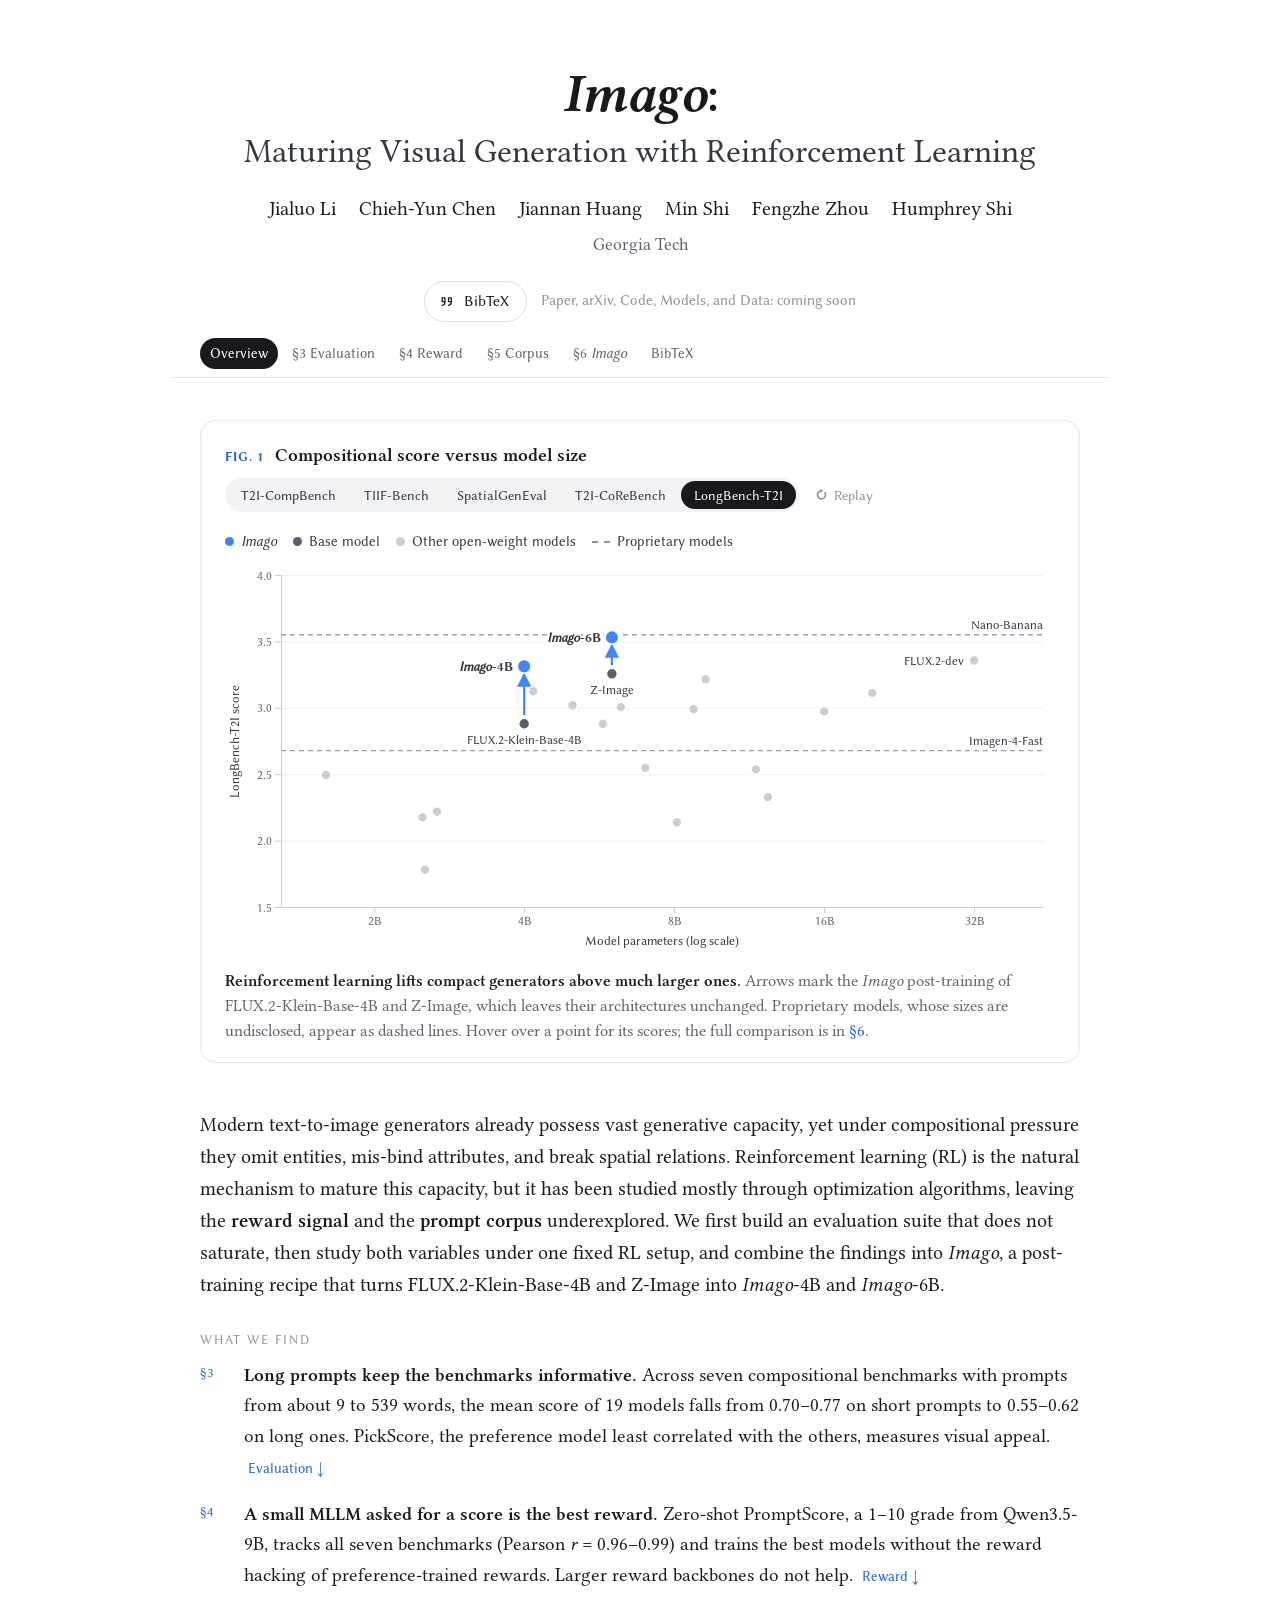
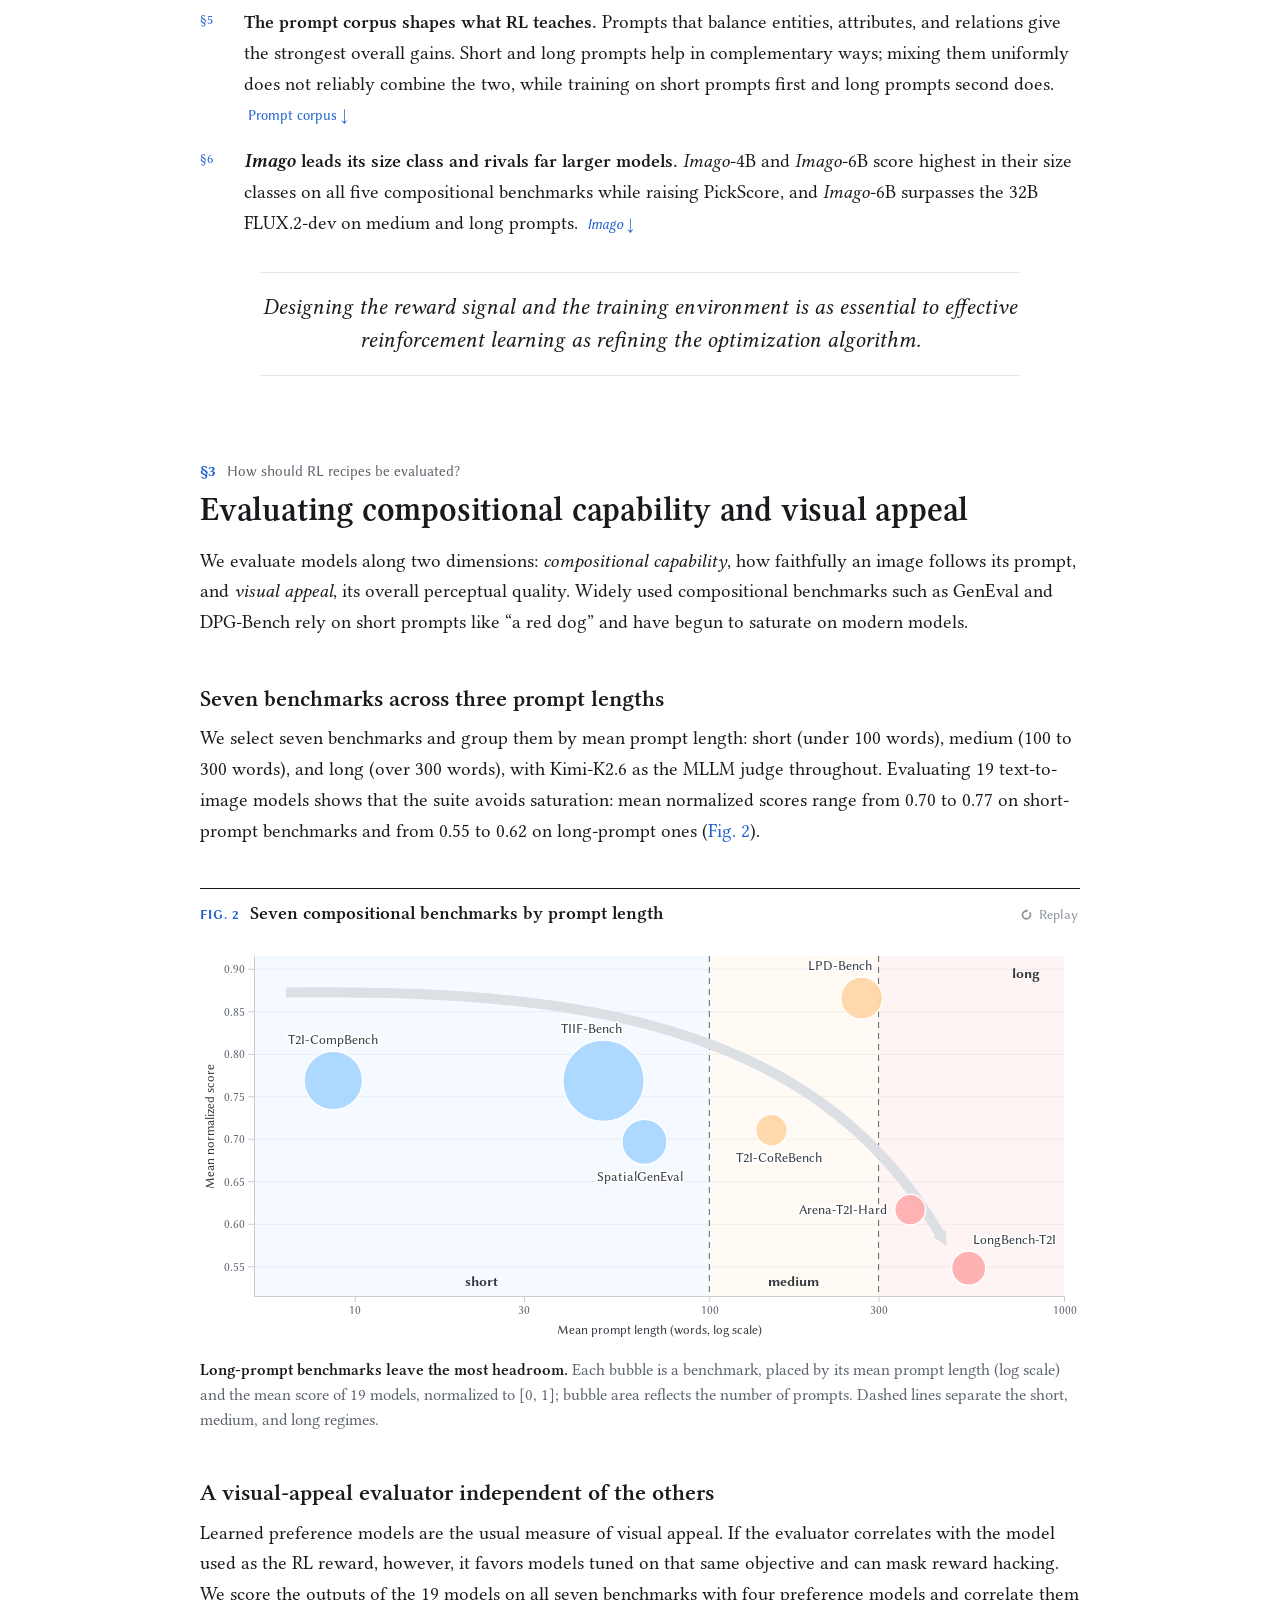
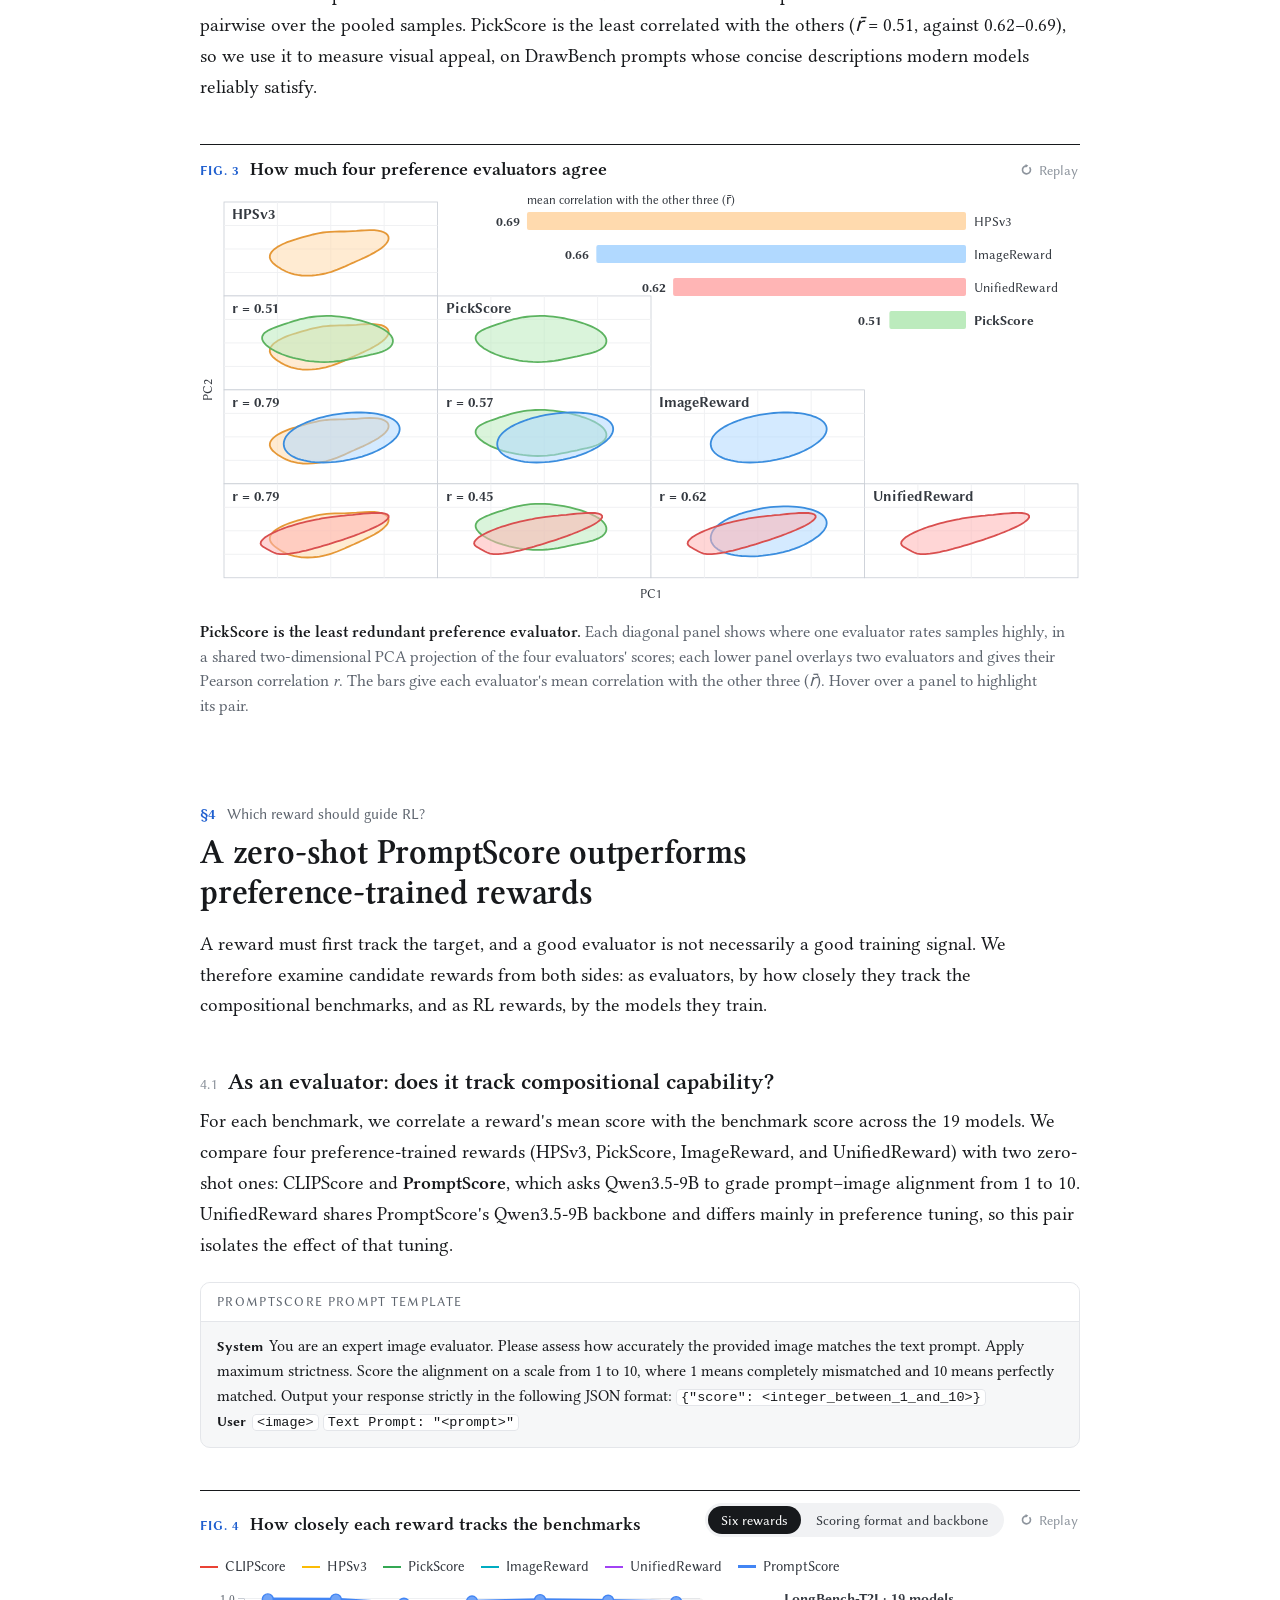
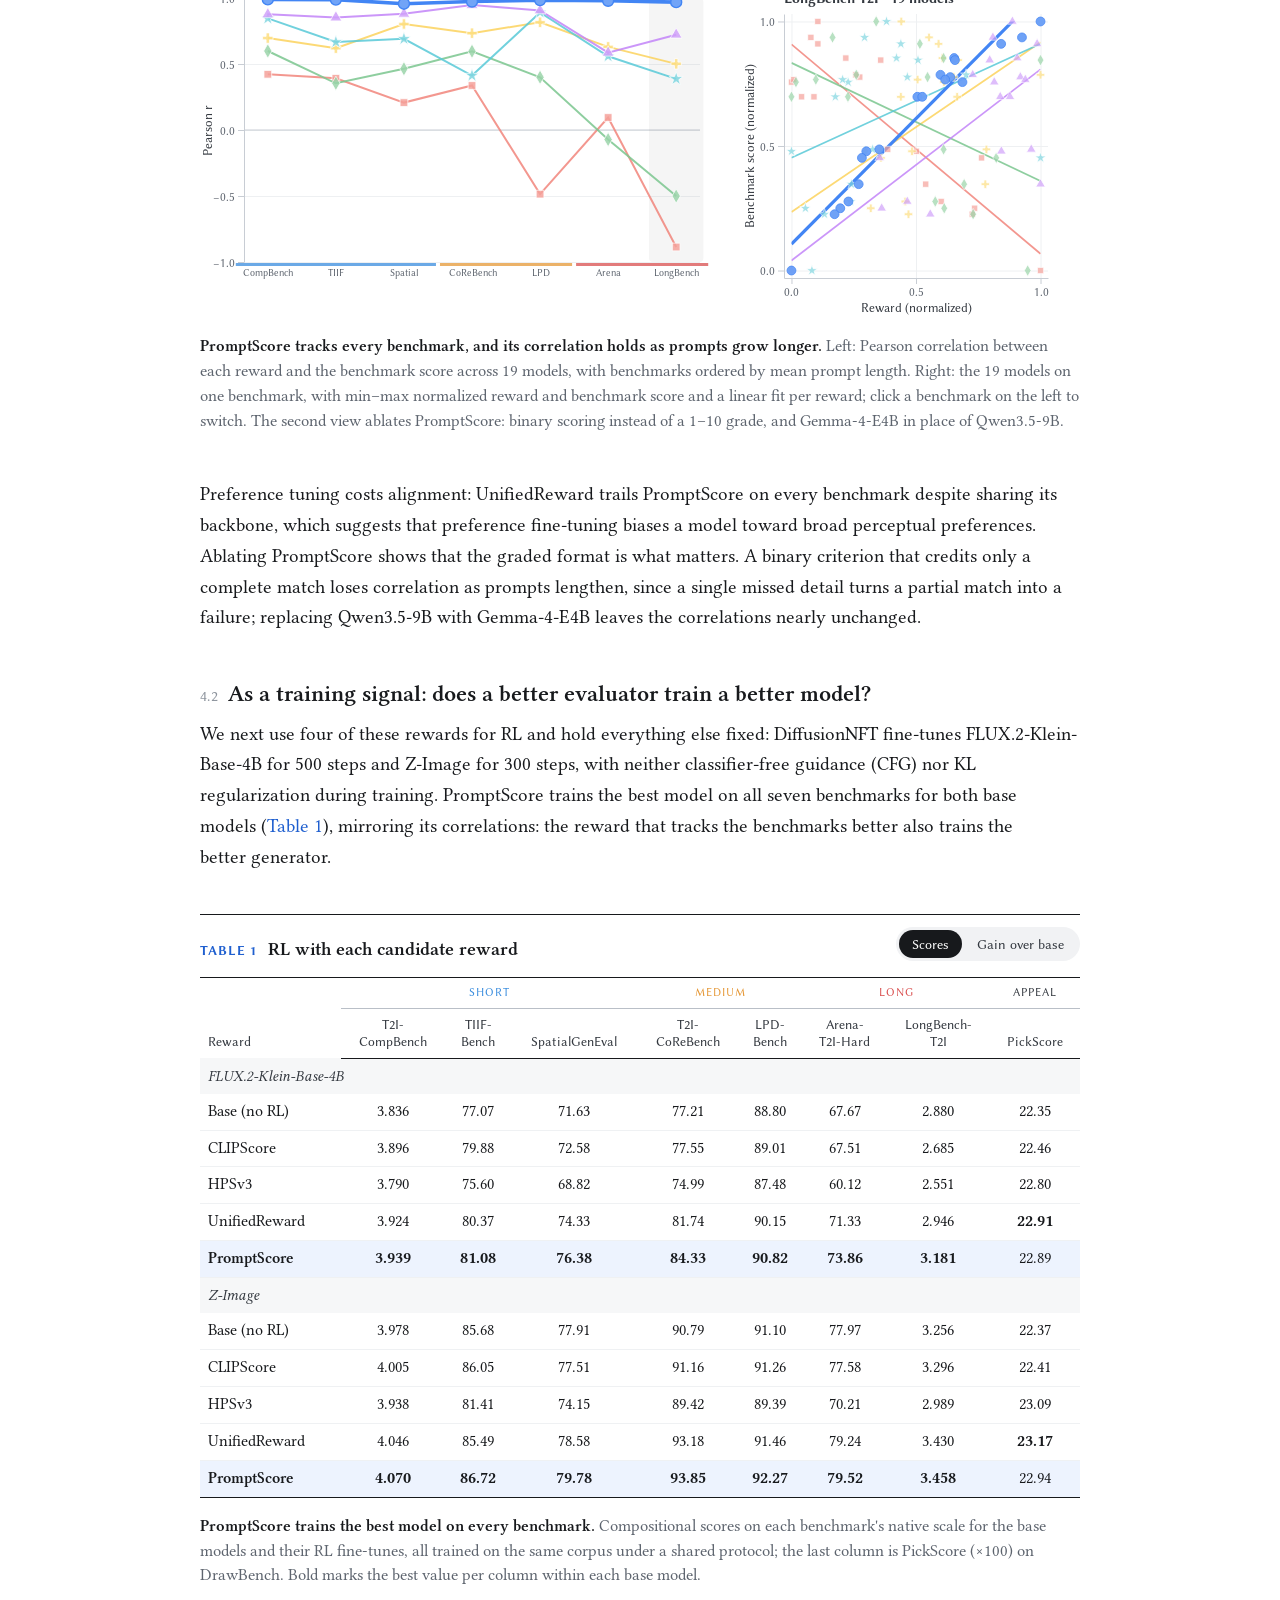
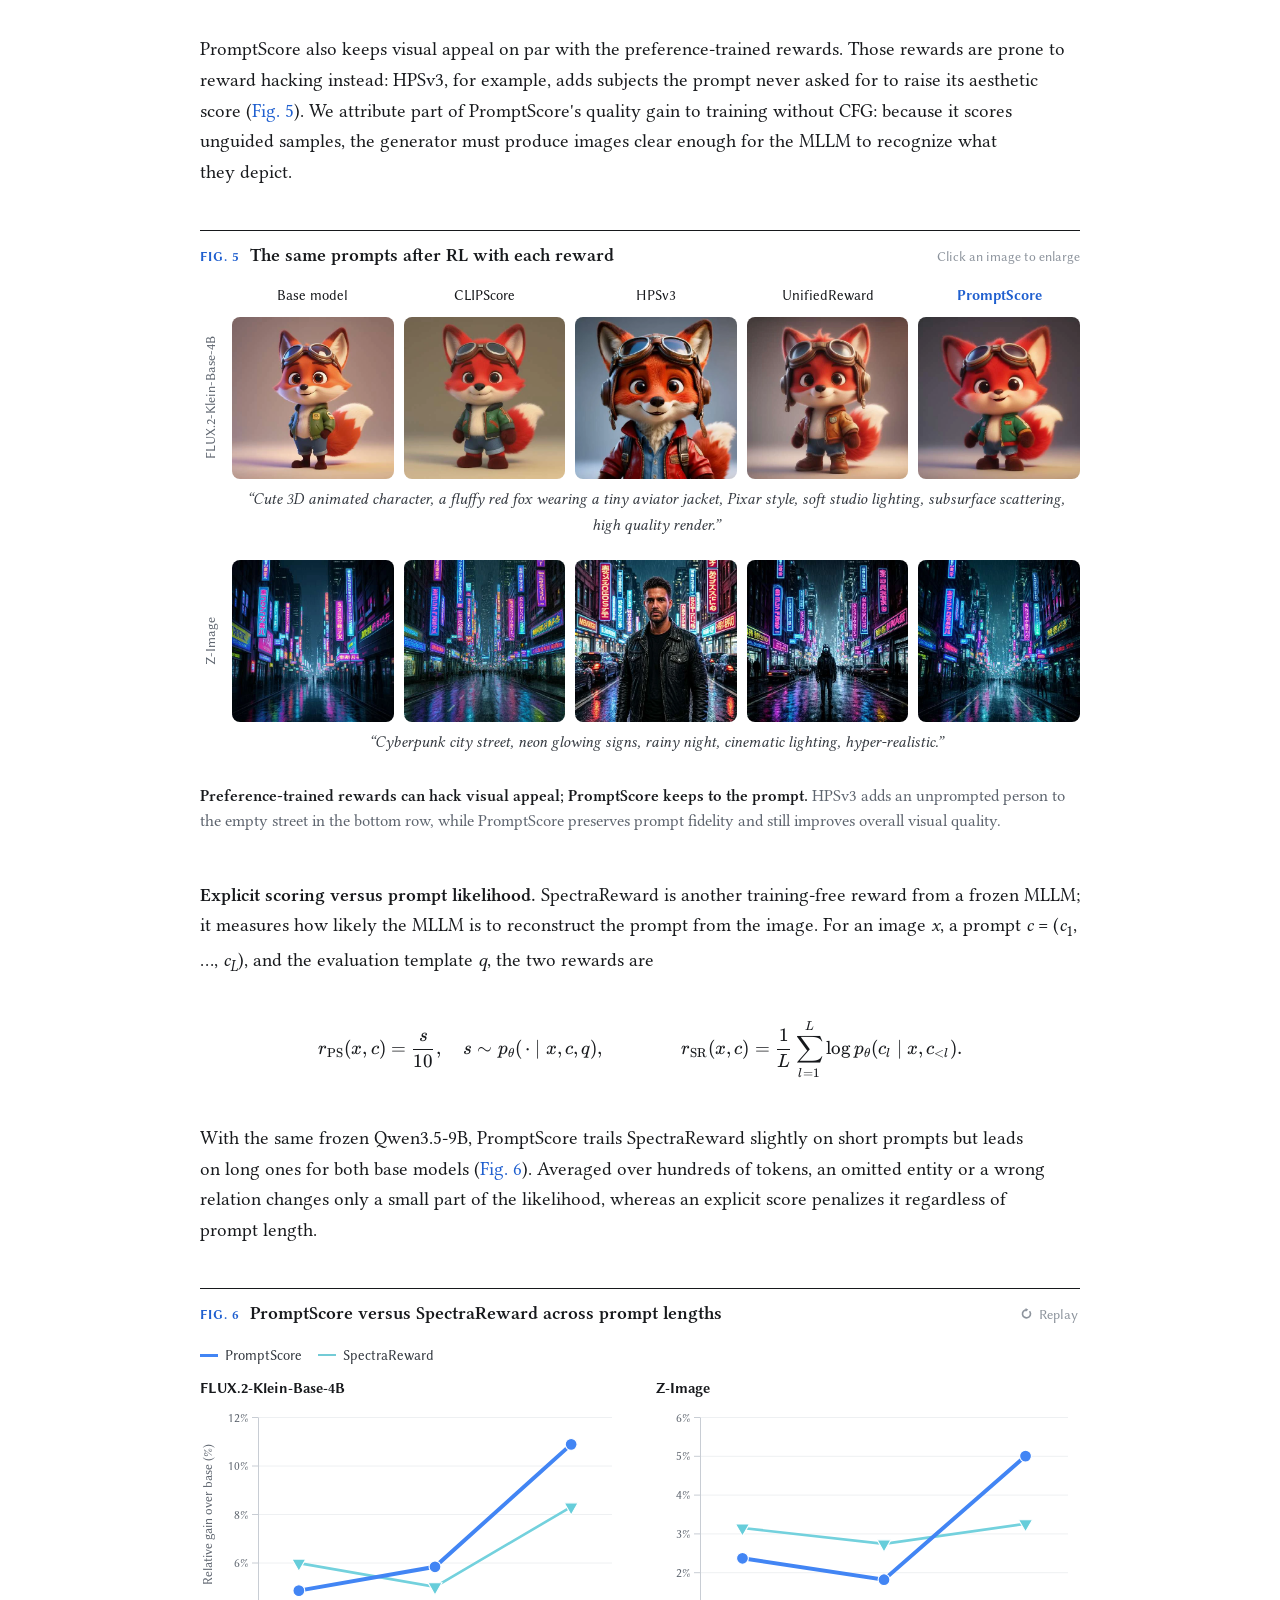
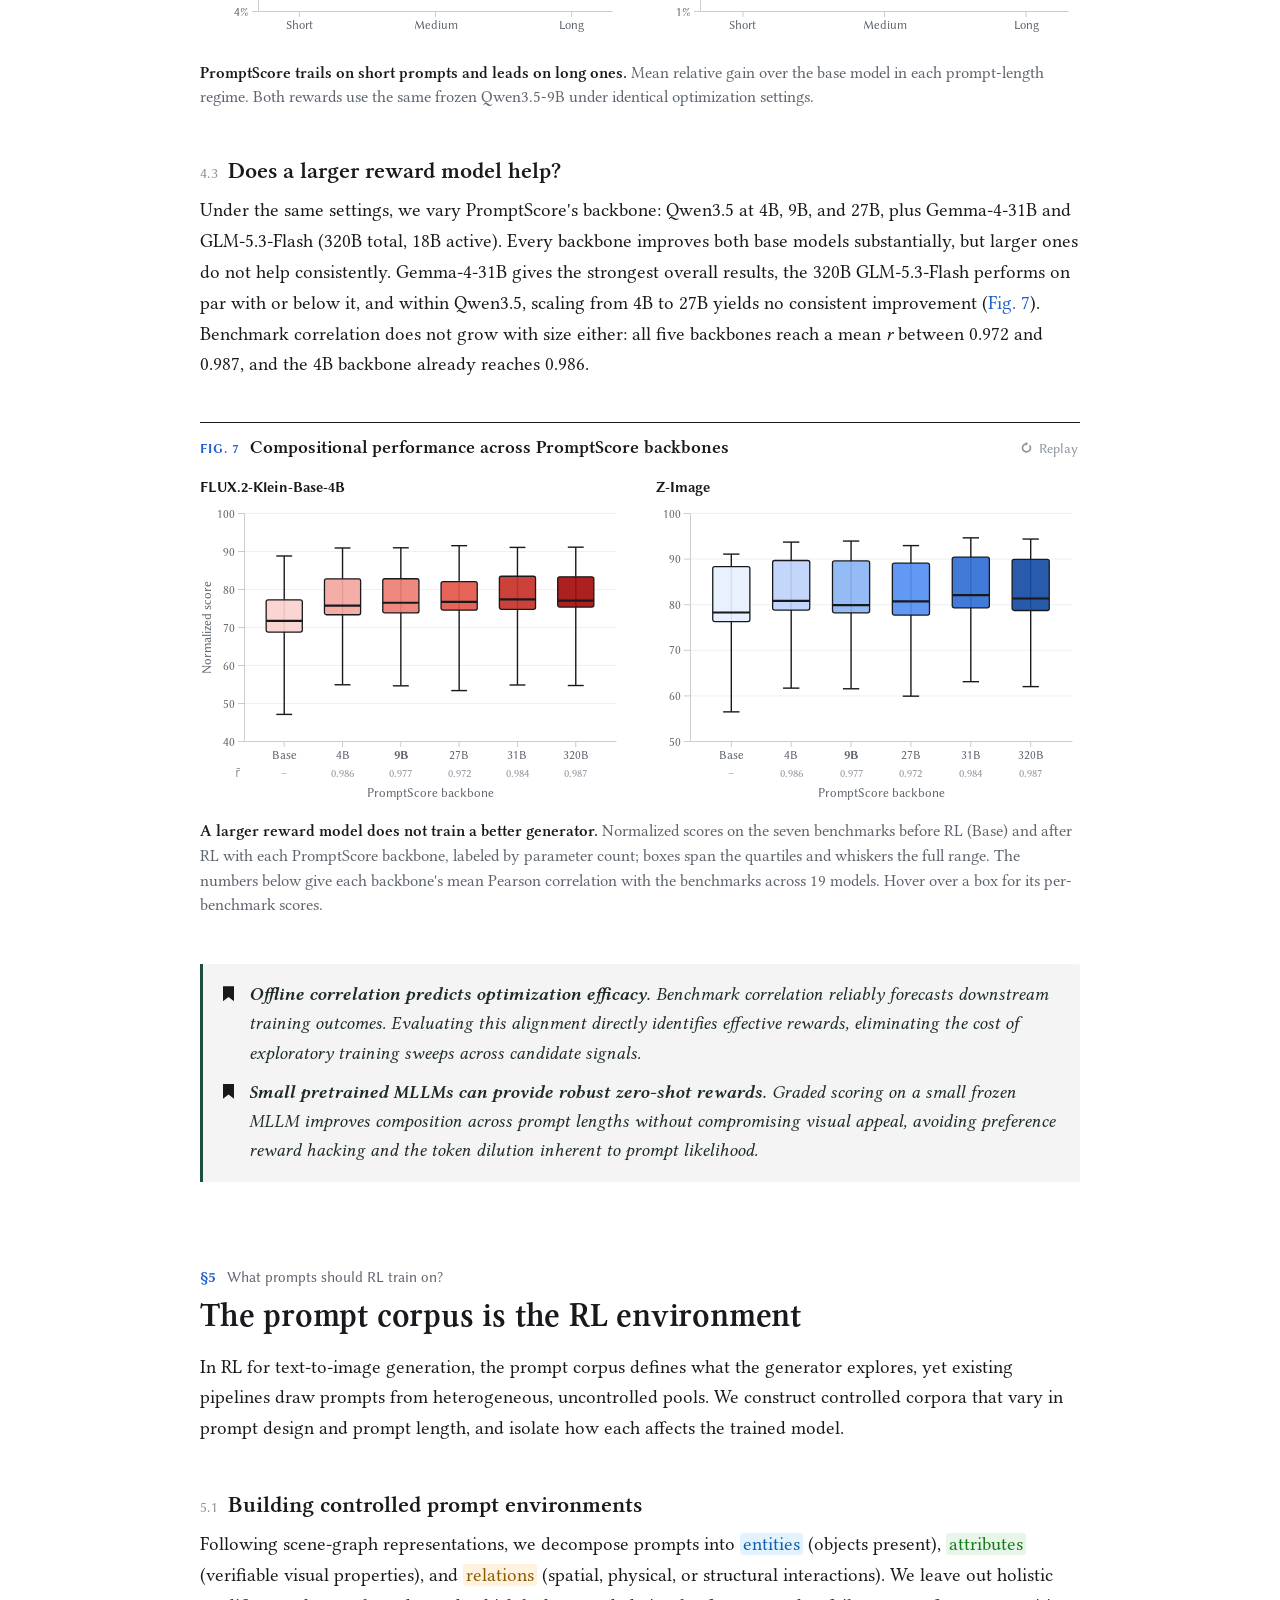
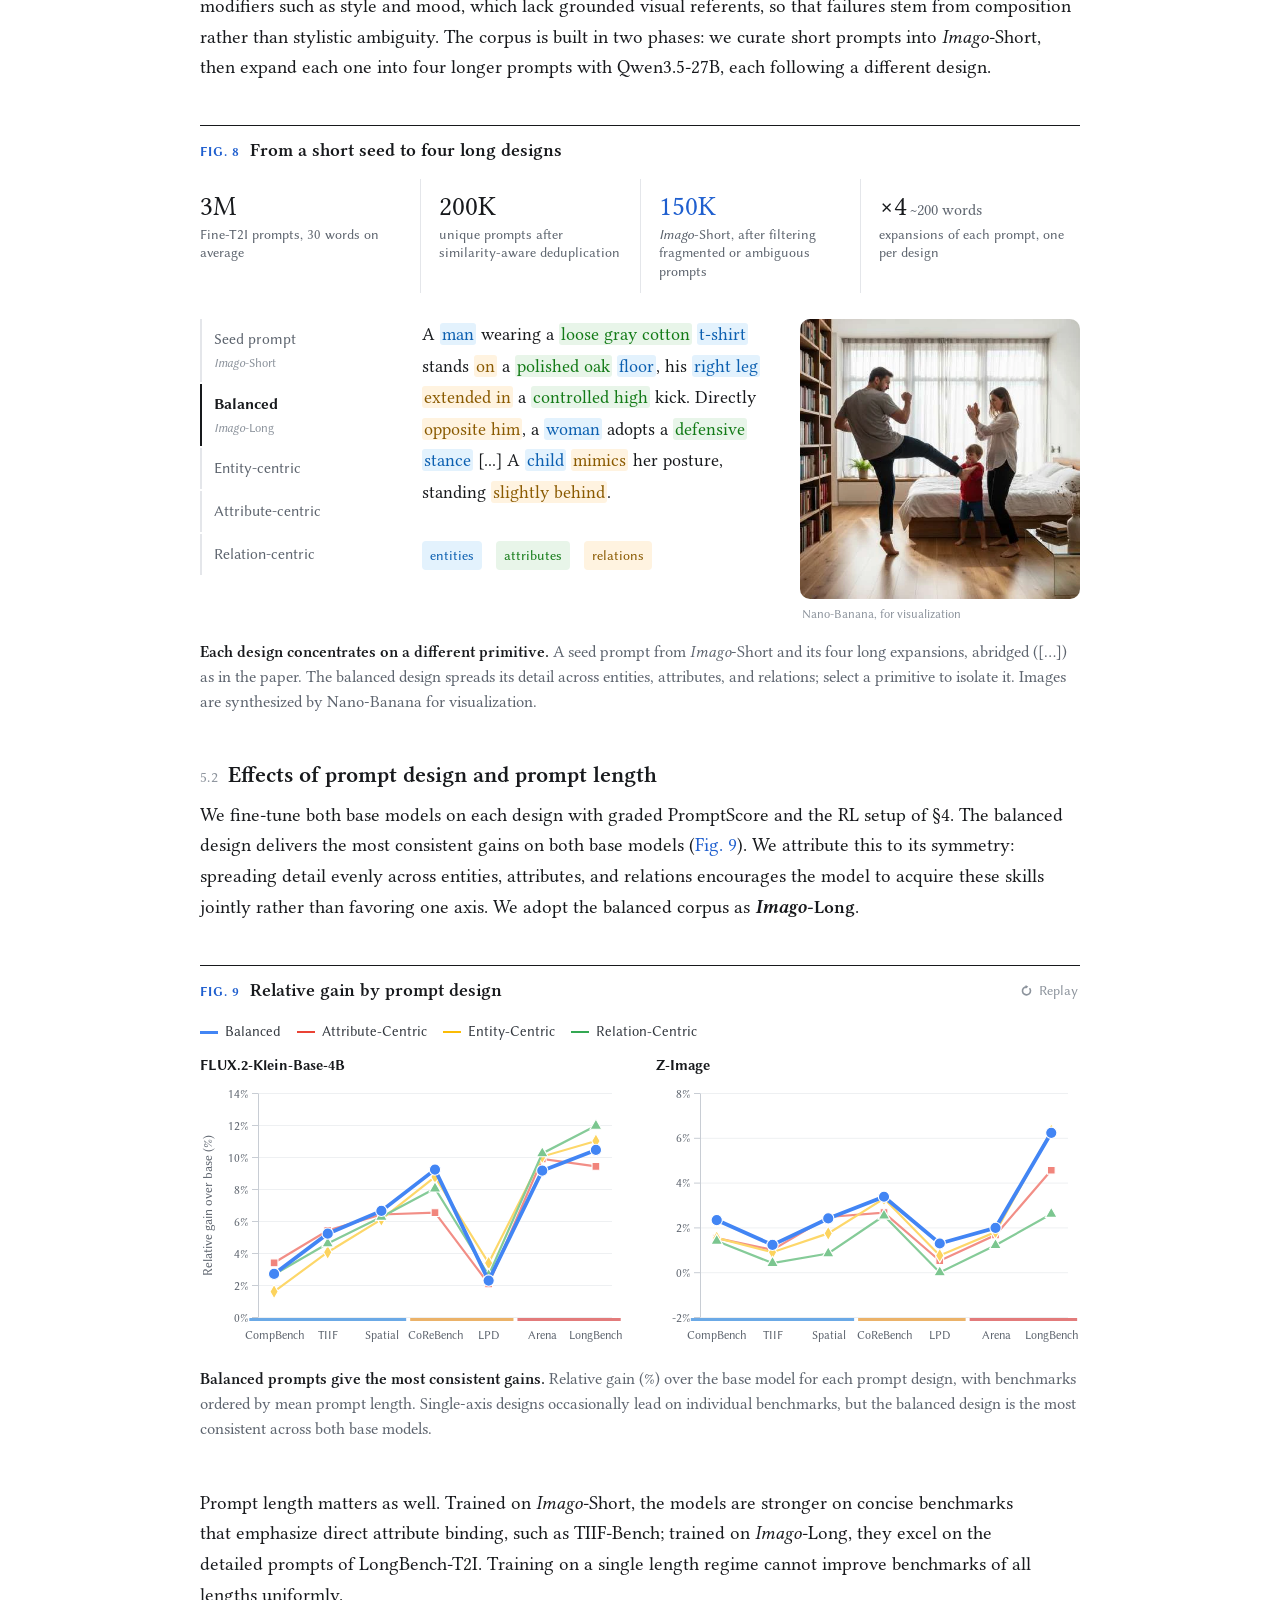
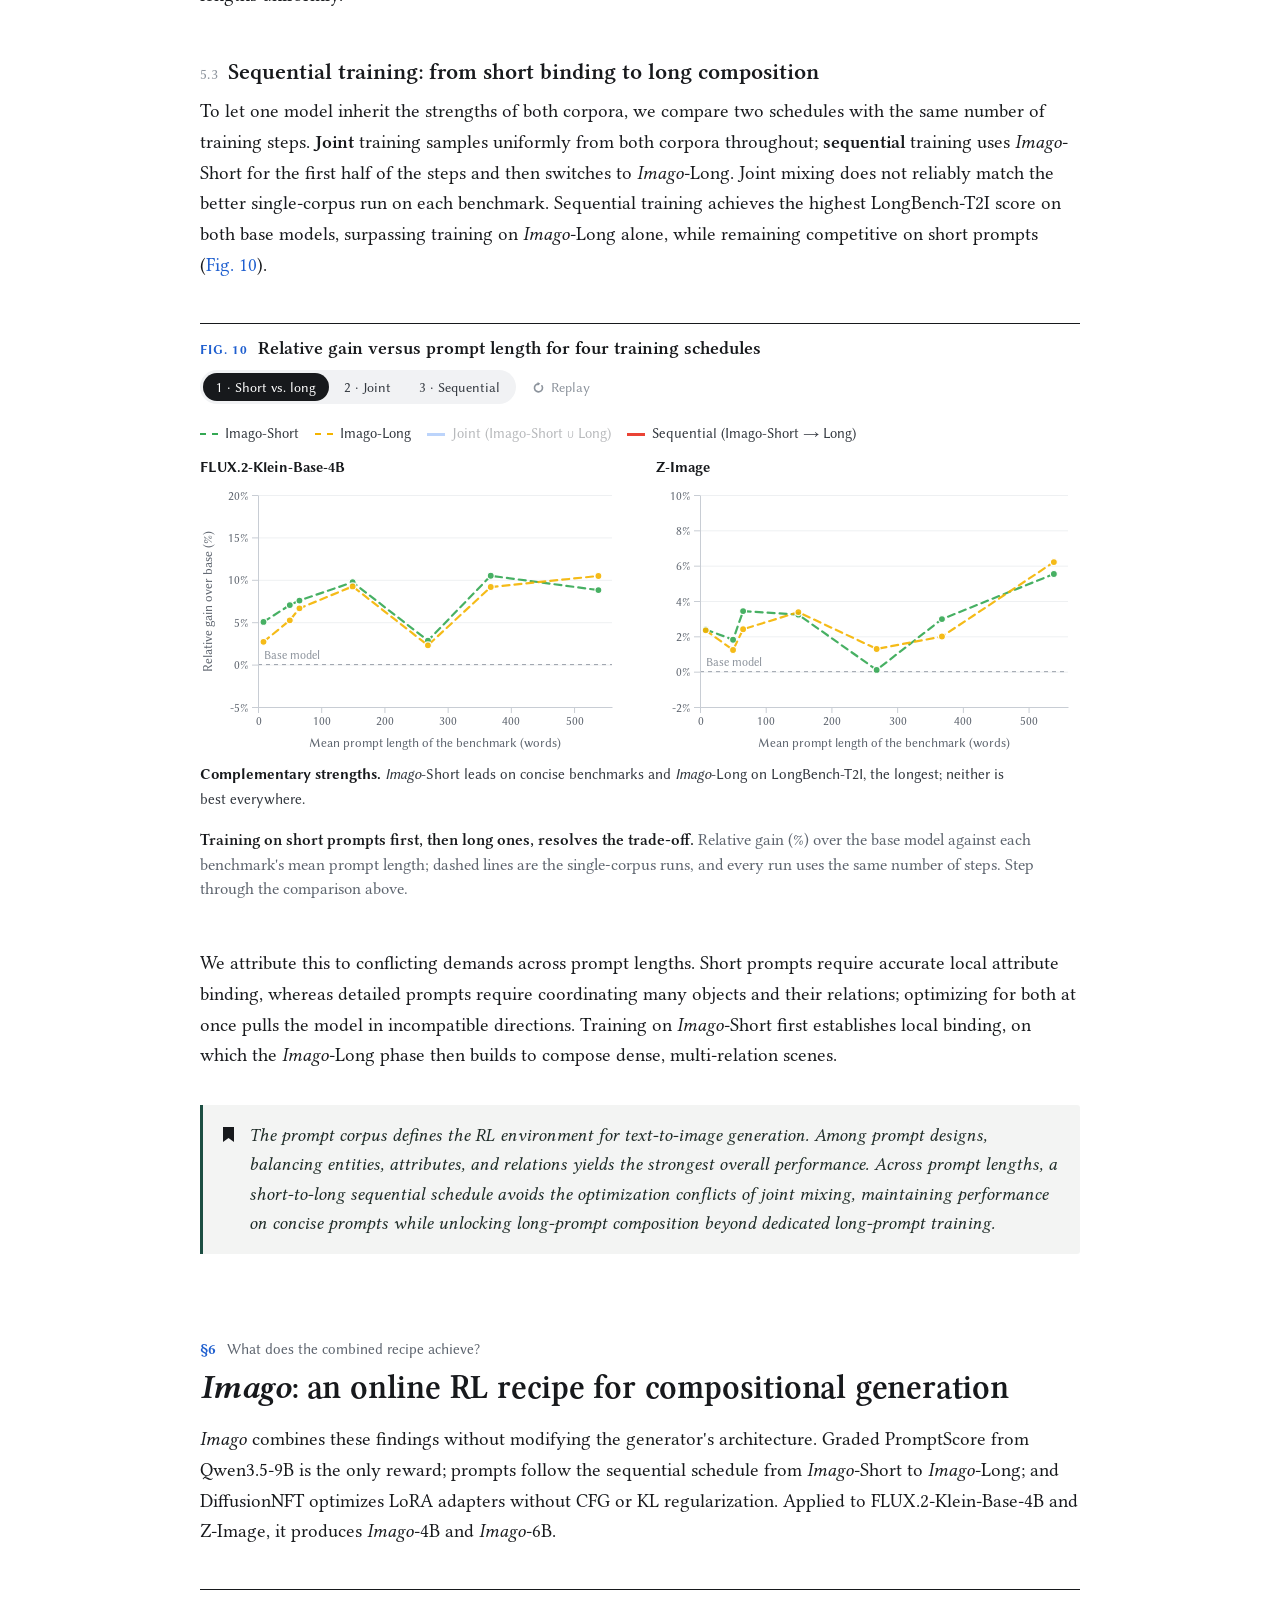
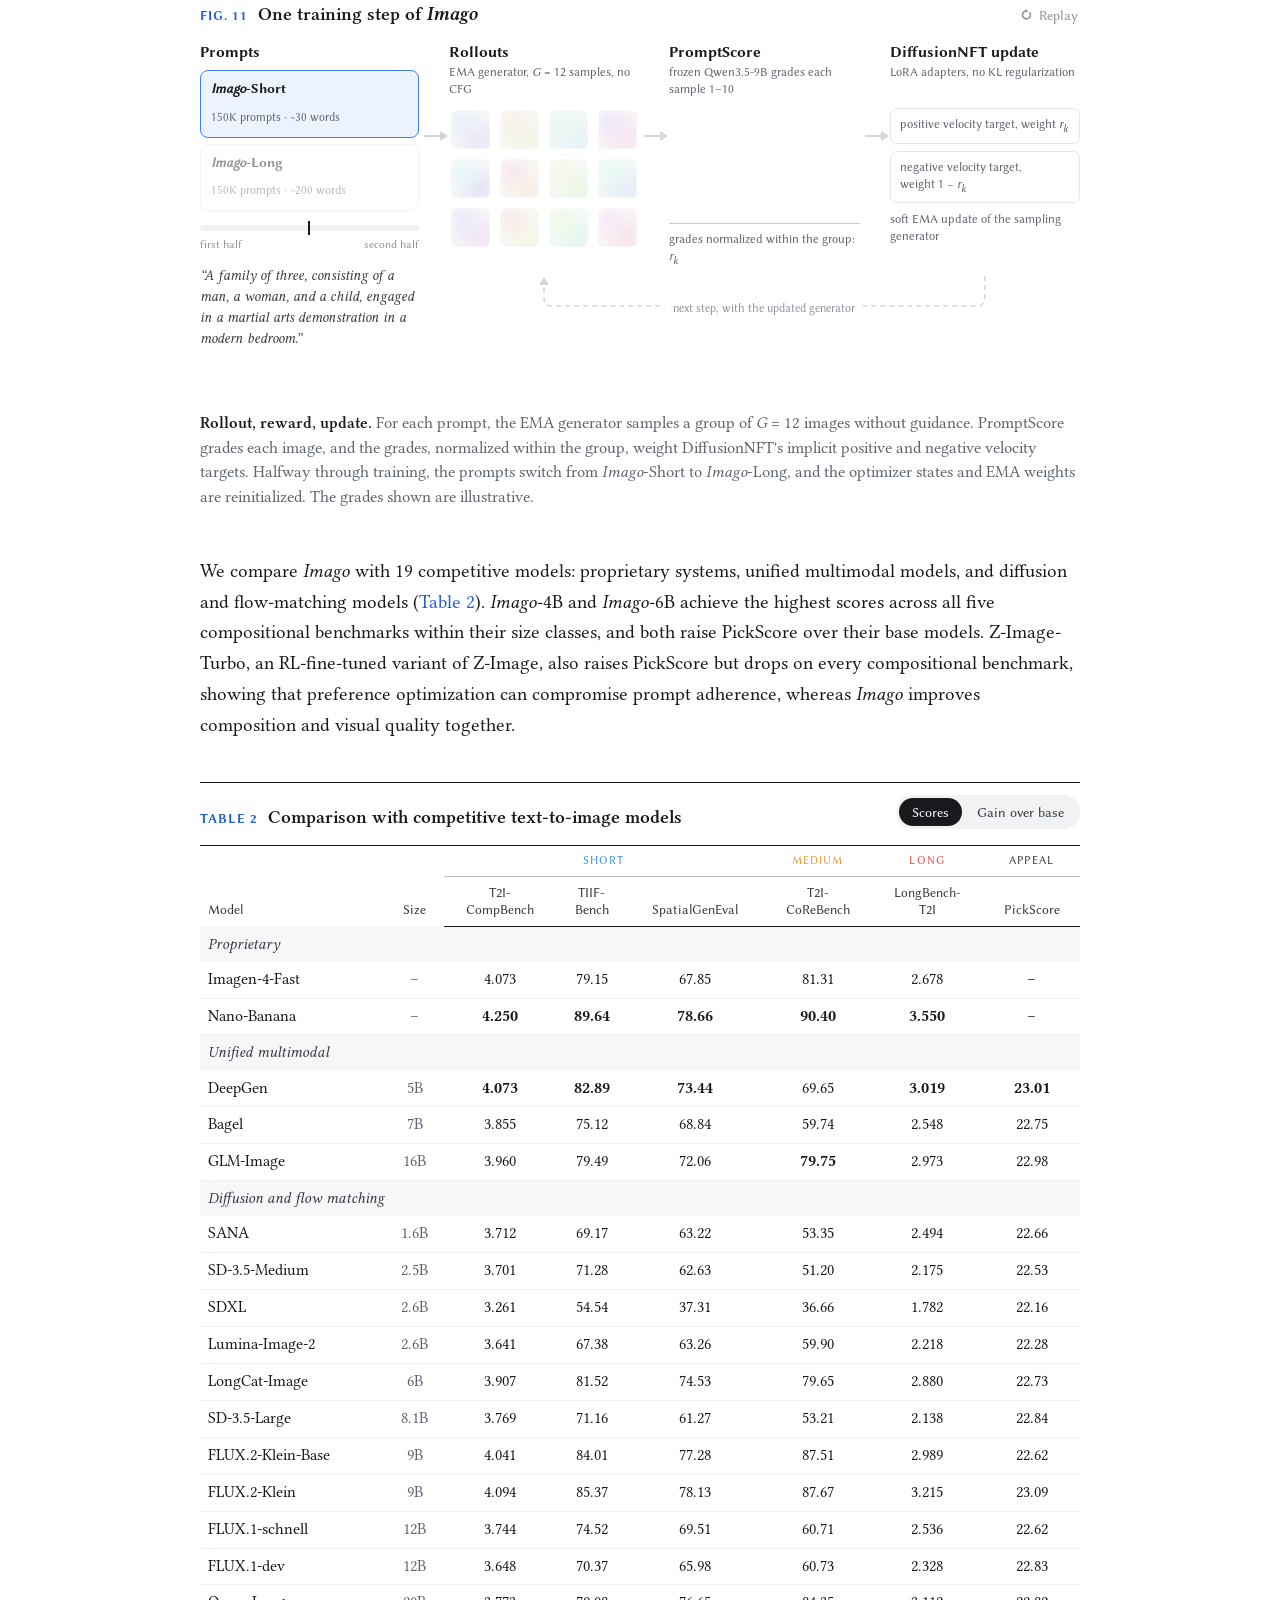
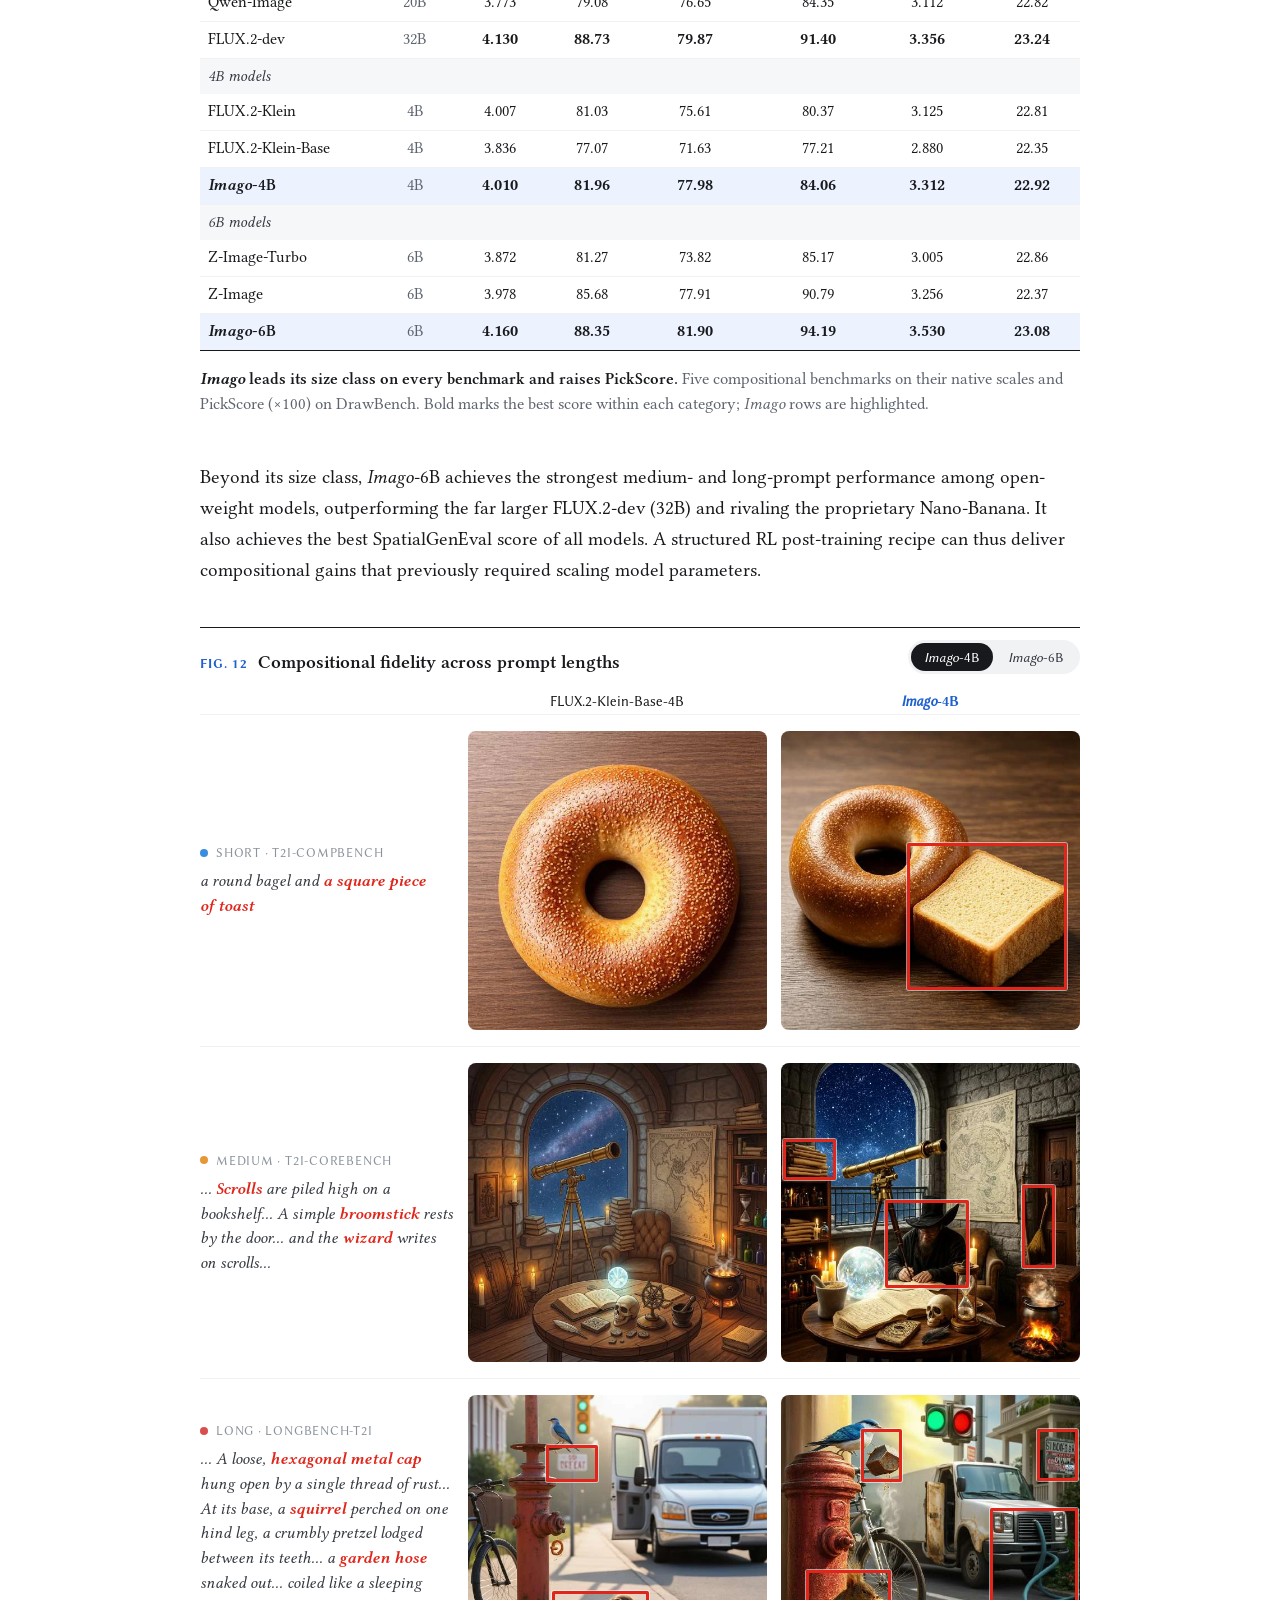
==== commit ff49e2d0: "Imago page: rebuild as a condensed, paper-exact version of the paper" ====
--- a/imago/index.html
+++ b/imago/index.html
@@ -1,468 +1,373 @@
 <!DOCTYPE html>
 <html lang="en">
 <head>
-  <meta charset="UTF-8" />
-  <meta name="viewport" content="width=device-width, initial-scale=1.0" />
+  <meta charset="utf-8">
+  <meta name="viewport" content="width=device-width, initial-scale=1">
   <title>Imago: Maturing Visual Generation with Reinforcement Learning</title>
-  <meta
-    name="description"
-    content="Imago systematically studies online RL for text-to-image generation across reward design, scene-graph prompt corpus construction, and sequential short-to-long scheduling."
-  />
-  <meta property="og:title" content="Imago: Maturing Visual Generation with Reinforcement Learning" />
-  <meta
-    property="og:description"
-    content="Zero-shot graded MLLM rewards, balanced scene-graph prompt corpora, and sequential short-to-long RL training mature compact 4B and 6B diffusion generators."
-  />
-  <meta property="og:type" content="website" />
-
-  <!-- Academic Typography: Newsreader (Serif), Inter (Sans), JetBrains Mono (Numeric/Code) -->
-  <link rel="preconnect" href="https://fonts.googleapis.com" />
-  <link rel="preconnect" href="https://fonts.gstatic.com" crossorigin />
-  <link
-    href="https://fonts.googleapis.com/css2?family=Inter:wght@400;500;600;700&family=JetBrains+Mono:wght@500;600;700&family=Newsreader:ital,opsz,wght@0,6..72,500;0,6..72,600;0,6..72,700;1,6..72,500;1,6..72,700&display=swap"
-    rel="stylesheet"
-  />
-
-  <link rel="stylesheet" href="static/css/style.css" />
+  <meta name="description" content="Imago is a reinforcement-learning post-training recipe for compositional text-to-image generation: a zero-shot PromptScore reward, a balanced scene-graph prompt corpus, and a short-to-long training schedule.">
+  <meta property="og:type" content="website">
+  <meta property="og:title" content="Imago: Maturing Visual Generation with Reinforcement Learning">
+  <meta property="og:description" content="A zero-shot PromptScore reward, a balanced scene-graph prompt corpus, and a short-to-long schedule turn FLUX.2-Klein-Base-4B and Z-Image into Imago-4B and Imago-6B.">
+  <link rel="icon" href="static/img/favicon.svg" type="image/svg+xml">
+  <link rel="preload" href="static/fonts/LibertinusSerif-Regular.woff2" as="font" type="font/woff2" crossorigin>
+  <link rel="preload" href="static/fonts/LibertinusSans-Regular.woff2" as="font" type="font/woff2" crossorigin>
+  <link rel="stylesheet" href="static/vendor/katex/katex.min.css">
+  <link rel="stylesheet" href="static/css/site.css">
 </head>
 <body>
-  <!-- Sticky Top Navigation Bar -->
-  <header class="topbar">
-    <div class="topbar-inner">
-      <a class="brand" href="#top"><em>Imago</em> · Visual RL</a>
-      <nav class="top-nav" id="top-nav-links" aria-label="Section navigation"></nav>
-    </div>
-    <div class="reading-progress" id="reading-progress"></div>
-  </header>
-
-  <!-- Wide-Screen Left Margin Table of Contents (>=1490px) -->
-  <aside class="side-toc" id="side-toc" aria-label="Table of contents"></aside>
-
-  <!-- ======================================================================
-       HERO & ANIMATED RESEARCH OVERVIEW
-       ====================================================================== -->
-  <main id="top">
-    <section class="hero">
-      <div class="wrap">
-        <div id="hero-header-mount"></div>
-
-        <!-- Animated 3-Pillar Research Overview Card -->
-        <div class="viz-card" style="margin-top: 8px">
-          <div class="viz-head">
-            <div class="viz-head-title">
-              <span class="viz-badge">Interactive Overview</span>
-              <h3>Three Design Questions for Online Text-to-Image RL</h3>
-            </div>
-            <button type="button" class="replay-btn" id="btn-replay-teaser">↻ Replay</button>
-          </div>
-          <div class="viz-body">
-            <div class="anim-stage" id="teaser-anim"></div>
-          </div>
-          <div class="viz-foot">
-            Click any column to jump directly to its controlled experiments. Under fixed <b>DiffusionNFT</b> rollouts on <b>FLUX.2-Klein-Base-4B</b> and <b>Z-Image</b>, we isolate what reward signal works (§4), how training prompts should be structured (§5), and how prompt lengths should be scheduled (§6).
-          </div>
-        </div>
-
-        <!-- Key Headline Summary Cards -->
-        <div class="summary-grid">
-          <div class="summary-card">
-            <span class="sc-eyebrow">§4 · Reward Signal</span>
-            <div class="sc-stat">r = 0.96–0.99</div>
-            <div class="sc-desc">
-              Zero-shot graded <b>PromptScore</b> tracks compositional MLLM judgment from 9 to 539 words without preference reward hacking or strict-binary collapse.
-            </div>
-          </div>
-          <div class="summary-card">
-            <span class="sc-eyebrow">§5 · Prompt Corpus</span>
-            <div class="sc-stat">300K Prompts</div>
-            <div class="sc-desc">
-              <b>Imago-Short</b> (150K, ~30w) and balanced scene-graph <b>Imago-Long</b> (150K, ~200w) outperform entity-, attribute-, and relation-skewed expansions.
-            </div>
-          </div>
-          <div class="summary-card">
-            <span class="sc-eyebrow">§6 · Matured Models</span>
-            <div class="sc-stat">+8.7% / +5.0%</div>
-            <div class="sc-desc">
-              <b>Imago-4B</b> beats 12B–20B open models, and <b>Imago-6B</b> surpasses 32B <b>FLUX.2-dev</b> across all five compositional benchmarks while raising PickScore.
-            </div>
-          </div>
-        </div>
-
-        <!-- Abstract / Motivation Prose -->
-        <div class="prose" style="margin-top: 26px">
-          <p>
-            Recent text-to-image (T2I) models generate sharp, plausible imagery yet still fail to bind attributes, resolve spatial relations, or coordinate multi-object scenes as prompt descriptions grow denser. While online reinforcement learning (RL) has become central to post-training language models, visual RL recipes remain fragmented across coupled choices of reward models, prompt sets, and optimization schedules.
-          </p>
-          <p>
-            In <b>Imago</b>, we decouple and study the core components that govern online T2I RL—<b>reward design</b> and <b>prompt corpus construction</b>—under a single controlled testbed: online <b>DiffusionNFT</b> without classifier-free guidance or explicit KL regularization across two distinct flow-matching backbones (<b>FLUX.2-Klein-Base-4B</b> and <b>Z-Image</b>, 6B). Combining our findings yields <b>Imago-4B</b> and <b>Imago-6B</b>, demonstrating that principled RL post-training substantially matures compact visual generators.
-          </p>
-        </div>
-      </div>
-    </section>
-
-    <!-- ======================================================================
-         SECTION 3: EVALUATION PROTOCOL & CONTROLLED TESTBED
-         ====================================================================== -->
-    <section class="sec" id="evaluation">
-      <div class="wrap">
-        <span class="sec-eyebrow">§3 · Evaluation &amp; Testbed</span>
-        <h2 class="sec-title">Measuring Compositional Adherence &amp; Visual Appeal</h2>
-        <div class="prose">
-          <p>
-            Evaluating RL post-training requires separating two distinct axes: <b>compositional prompt adherence</b> across diverse prompt lengths and <b>perceptual visual appeal</b>. If an evaluator conflates aesthetics with alignment—or saturates on short captions—it masks reward hacking.
-          </p>
-          <p>
-            To select an informative visual appeal metric, we evaluate 19 baseline T2I models across four human-preference scorers: <b>PickScore</b>, <b>ImageReward</b>, <b>HPSv3</b>, and <b>UnifiedReward</b>. Because PickScore exhibits the lowest off-diagonal redundancy (<i>r̄</i> = 0.51 vs. 0.62–0.69), we pair <b>PickScore</b> on DrawBench with <b>Qwen3.5-27B</b> judging across <b>seven compositional benchmarks</b> spanning three length regimes: Short (&lt;100w), Medium (100–300w), and Long (&gt;300w).
-          </p>
-        </div>
-
-        <!-- Dual Interactive Card matching Paper Fig. 1 -->
-        <div class="viz-card">
-          <div class="viz-head">
-            <div class="viz-head-title">
-              <span class="viz-badge">Figure 1 · Interactive</span>
-              <h3>Preference-Reward Redundancy &amp; 7-Benchmark Compositional Suite</h3>
-            </div>
-          </div>
-          <div class="viz-body">
-            <div style="display: grid; grid-template-columns: repeat(auto-fit, minmax(360px, 1fr)); gap: 22px; align-items: start">
-              <div id="viz-pref-pairgrid"></div>
-              <div id="viz-bench-overview"></div>
-            </div>
-          </div>
-          <div class="viz-foot">
-            <b>Left:</b> Pairwise Pearson <i>r</i> and Spearman <i>ρ</i> across pooled (model, benchmark) evaluations; click any off-diagonal cell to inspect its z-score scatter. <b>Right:</b> Average prompt length vs. normalized MLLM-judge score across all 19 baseline models; click any benchmark bubble to inspect its evaluation protocol and top-ranked baselines.
-          </div>
-        </div>
-      </div>
-    </section>
-
-    <!-- ======================================================================
-         SECTION 4: REWARD DESIGN FOR TEXT-TO-IMAGE RL
-         ====================================================================== -->
-    <section class="sec" id="reward">
-      <div class="wrap">
-        <span class="sec-eyebrow">§4 · Reward Design</span>
-        <h2 class="sec-title">What Makes an Effective Reward Signal for T2I RL?</h2>
-        <div class="prose">
-          <p>
-            We compare classical alignment metrics (<b>CLIPScore</b>), human-preference models (<b>HPSv3</b>, <b>UnifiedReward</b>), generative prompt-reconstruction likelihood (<b>SpectraReward</b>), and zero-shot MLLM discriminative scoring across both <b>benchmark-level correlation</b> (19 baseline T2I models) and <b>controlled RL optimization</b> (500 steps on FLUX.2-Klein-Base-4B and 300 steps on Z-Image). Notably, <b>UnifiedReward</b> shares the exact <b>Qwen3.5-9B</b> backbone as our zero-shot reward, directly isolating the effect of human-preference fine-tuning.
-          </p>
-          <p>
-            For our primary discriminative reward, <b>PromptScore</b>, a frozen <b>Qwen3.5-9B</b> model scores image–prompt alignment on an integer rubric <i>s</i> ∈ {1, …, 10}; for generative scoring, <b>SpectraReward</b> averages log-likelihood across the <i>L</i> prompt tokens conditioned on the image:
-          </p>
-        </div>
-
-        <div class="math-block">
-          <i>r</i><sub>PS</sub>(<i>x</i>, <i>c</i>) = <i>s</i> / 10 ∈ [0.1, 1.0], &nbsp;&nbsp;&nbsp;&nbsp; <i>r</i><sub>SR</sub>(<i>x</i>, <i>c</i>) = (1 / <i>L</i>) ∑<sub><i>l</i>=1..<i>L</i></sub> log <i>p<sub>θ</sub></i>(<i>c<sub>l</sub></i> | <i>x</i>, <i>c</i><sub>&lt;<i>l</i></sub>)
-        </div>
-
-        <!-- Interactive Fig. 2 & Fig. 3 Explorer -->
-        <div class="viz-card">
-          <div class="viz-head">
-            <div class="viz-head-title">
-              <span class="viz-badge">Figures 2 &amp; 3 · Interactive</span>
-              <h3>Reward-vs.-Judge Correlation &amp; 19-Model Scatter Explorer</h3>
-            </div>
-          </div>
-          <div class="viz-body" id="viz-reward-align"></div>
-          <div class="viz-foot">
-            Switch between <b>Candidate Rewards (Fig. 2)</b> and <b>Graded vs. Strict Binary &amp; Gemma (Fig. 3)</b>, toggle <b>Pearson <i>r</i> / Spearman <i>ρ</i></b>, and click any benchmark column on the left to inspect all 19 T2I models on the right. Notice how preference models turn negative on short compositional benchmarks, while strict binary collapses to zero across all 19 models on 539-word <i>LongBench-T2I</i>.
-          </div>
-        </div>
-
-        <div class="insight-box">
-          <strong>Takeaway 1 — Graded Zero-Shot MLLM Scoring Eliminates Reward Collapse &amp; Preference Hacking:</strong>
-          Human-preference tuning biases rewards toward broad aesthetic shortcuts (even on a matched Qwen3.5-9B backbone), while strict binary scoring collapses variance on dense prompts. Grading partial satisfaction from 1 to 10 via zero-shot <b>PromptScore</b> achieves <i>r</i> = 0.96–0.99 across all seven benchmarks—confirmed independently with <b>Gemma-4-E4B-it</b>.
-        </div>
-
-        <!-- Interactive Table 1 + Table 2 -->
-        <div class="viz-card" style="margin-top: 26px">
-          <div class="viz-head">
-            <div class="viz-head-title">
-              <span class="viz-badge">Tables 1 &amp; 2 · Sortable</span>
-              <h3>Controlled RL Optimization Across Candidate Rewards</h3>
-            </div>
-          </div>
-          <div class="viz-body" id="tbl-reward-rl"></div>
-        </div>
-
-        <!-- Interactive Fig. 4: Reward Hacking Filmstrip + Slider -->
-        <div class="viz-card" style="margin-top: 26px">
-          <div class="viz-head">
-            <div class="viz-head-title">
-              <span class="viz-badge">Figure 4 · Qualitative Studio</span>
-              <h3>Visualizing Reward Hacking Under Controlled RL</h3>
-            </div>
-          </div>
-          <div class="viz-body" id="studio-reward-hack"></div>
-          <div class="viz-foot">
-            Click any baseline card (or switch to <b>Interactive Drag Slider</b>) to compare directly against <b>PromptScore</b>. Optimizing HPSv3 hallucinates unprompted human portraits inside uninhabited street scenes, whereas PromptScore improves compositional accuracy while organically raising PickScore.
-          </div>
-        </div>
-
-        <!-- Section 4.2: Discriminative vs. Generative MLLM Reward -->
-        <div class="prose" style="margin-top: 32px">
-          <h3>§4.2 &nbsp;Discriminative Rubric vs. Generative Prompt Reconstruction</h3>
-          <p>
-            Comparing standalone <b>PromptScore</b> and <b>SpectraReward</b> with the same frozen <b>Qwen3.5-9B</b> backbone reveals complementary length behavior: token-level prompt log-likelihood slightly leads on short prompts where nearly every word denotes a concrete object or attribute, whereas explicit rubric judgment scales better to long prompts where averaging across hundreds of tokens dilutes individual entity or relation omissions.
-          </p>
-        </div>
-
-        <div class="viz-card">
-          <div class="viz-head">
-            <div class="viz-head-title">
-              <span class="viz-badge">Figure 5 · Interactive</span>
-              <h3>PromptScore vs. SpectraReward Across Prompt-Length Regimes</h3>
-            </div>
-          </div>
-          <div class="viz-body" id="viz-spectra"></div>
-        </div>
-
-        <!-- Section 4.3: Scaling the Reward Model Backbone -->
-        <div class="prose" style="margin-top: 32px">
-          <h3>§4.3 &nbsp;Scaling the Reward Backbone (4B → 320B MoE)</h3>
-          <p>
-            Does a larger MLLM automatically yield a stronger RL reward? Keeping the PromptScore rubric and training budget fixed, we scale the frozen reward model across five backbones spanning two orders of magnitude: <b>Qwen3.5-4B</b>, <b>Qwen3.5-9B</b>, <b>Qwen3.5-27B</b>, <b>Gemma-4-31B</b>, and <b>GLM-5.3-Flash-320B-A18B</b>. Larger backbones do not consistently produce stronger policies—even <b>Qwen3.5-4B</b> already reaches <i>r̄</i> = 0.986, and scaling to 320B yields no systematic downstream advantage over 9B or 31B.
-          </p>
-        </div>
-
-        <div class="viz-card">
-          <div class="viz-head">
-            <div class="viz-head-title">
-              <span class="viz-badge">Figure 6 &amp; Table 3 · Interactive</span>
-              <h3>Reward Backbone Scaling Across Five MLLM Sizes</h3>
-            </div>
-          </div>
-          <div class="viz-body">
-            <div id="viz-scaling"></div>
-            <div style="margin-top: 22px; padding-top: 18px; border-top: 1px solid #eef2f6" id="tbl-scaling-corr"></div>
-          </div>
-        </div>
-
-        <div class="insight-box">
-          <strong>Takeaway 2 — Compact 4B–9B MLLMs Suffice as Compositional Rewards:</strong>
-          Verifying explicit visual alignment is far less capacity-intensive than open-ended multimodal reasoning. A frozen <b>Qwen3.5-9B</b> server captures the full optimization signal while avoiding multi-GPU 27B–320B inference overhead.
-        </div>
-      </div>
-    </section>
-
-    <!-- ======================================================================
-         SECTION 5: PROMPT CORPUS CONSTRUCTION & CURRICULUM
-         ====================================================================== -->
-    <section class="sec" id="corpus">
-      <div class="wrap">
-        <span class="sec-eyebrow">§5 · Prompt Corpus &amp; Schedule</span>
-        <h2 class="sec-title">Structuring &amp; Scheduling Training Prompts</h2>
-        <div class="prose">
-          <p>
-            Even with a reliable reward, RL can only refine compositional behaviors that its training prompts exercise. Starting from ~3M <b>Fine-T2I</b> captions, we deduplicate embeddings with <b>Qwen3-Embedding</b> and filter ungrounded descriptions with <b>Qwen3.5-27B</b> to curate two 150K-prompt corpora:
-          </p>
-          <ul>
-            <li><b>Imago-Short (150K, ~30 words):</b> Concise, visually grounded descriptions targeting crisp local attribute binding, spatial positioning, numeracy, and rendered text.</li>
-            <li><b>Imago-Long (150K, ~200 words):</b> Multi-sentence scene specifications expanded via Qwen3.5-27B to balance all three objective scene-graph primitives—<b>entities</b> (distinct objects), <b>attributes</b> (intrinsic visual properties), and <b>relations</b> (spatial &amp; action interactions)—without stylistic filler.</li>
-          </ul>
-          <p>
-            To test whether scene-graph balance matters independently of word count, we expand identical seed scenes into four length-matched (~200-word) corpora: <b>Balanced</b>, <b>Entity-Centric</b>, <b>Attribute-Centric</b>, and <b>Relation-Centric</b>.
-          </p>
-        </div>
-
-        <!-- Interactive Fig. 7: Scene-Graph Prompt Studio -->
-        <div class="viz-card">
-          <div class="viz-head">
-            <div class="viz-head-title">
-              <span class="viz-badge">Figure 7 · Scene-Graph Studio</span>
-              <h3>Interactive Prompt Expansion &amp; Primitive Highlighter</h3>
-            </div>
-          </div>
-          <div class="viz-body" id="studio-prompt"></div>
-          <div class="viz-foot">
-            Switch between the 5 prompt variants from a shared seed scene and filter highlighted spans by <b>Entities</b>, <b>Attributes</b>, or <b>Relations</b> to see how skewed expansions overload single axes while <b>Balanced</b> coordinates all three.
-          </div>
-        </div>
-
-        <!-- Interactive Fig. 8: Prompt Design Relative Gain -->
-        <div class="viz-card" style="margin-top: 26px">
-          <div class="viz-head">
-            <div class="viz-head-title">
-              <span class="viz-badge">Figure 8 · Interactive</span>
-              <h3>Balanced Scene-Graph Prompts Outperform Skewed Expansions</h3>
-            </div>
-          </div>
-          <div class="viz-body" id="viz-prompt-type"></div>
-          <div class="viz-foot">
-            Relative gain (%) over each base model under controlled DiffusionNFT training. Click any legend chip to isolate a prompt design: <b>Balanced</b> achieves the highest average gain on both FLUX.2-Klein-Base-4B (+6.8%) and Z-Image (+3.1%).
-          </div>
-        </div>
-
-        <!-- Section 5.3: Prompt Length & Curriculum Scheduling -->
-        <div class="prose" style="margin-top: 32px">
-          <h3>§5.3–5.4 &nbsp;Prompt Length Regimes &amp; Sequential Short → Long Scheduling</h3>
-          <p>
-            Training solely on <b>Imago-Short</b> sharpens local binding on short prompts (+5.0% on CompBench for FLUX.2-4B) but leaves multi-sentence composition behind (+8.8% vs. +14.3% on LongBench). Conversely, training solely on <b>Imago-Long</b> strengthens paragraph-level coordination while under-optimizing short-prompt precision.
-          </p>
-          <p>
-            Under an identical compute budget, <b>sequentially transitioning from Imago-Short to Imago-Long</b> with a midpoint optimizer/EMA reset consistently outperforms uniform joint mixing (<b>Imago-Short ∪ Long</b>) and reverse <b>Long → Short</b> ordering: Stage 1 establishes reliable local binding before Stage 2 scales global multi-entity composition.
-          </p>
-        </div>
-
-        <!-- Interactive Fig. 9 + Tab. 4 -->
-        <div class="viz-card">
-          <div class="viz-head">
-            <div class="viz-head-title">
-              <span class="viz-badge">Figure 9 &amp; Table 4 · Interactive</span>
-              <h3>Sequential Short → Long Curriculum Captures Both Regimes</h3>
-            </div>
-          </div>
-          <div class="viz-body">
-            <div id="viz-curriculum"></div>
-            <div style="margin-top: 22px; padding-top: 18px; border-top: 1px solid #eef2f6" id="tbl-curriculum"></div>
-          </div>
-        </div>
-
-        <div class="insight-box">
-          <strong>Takeaway 3 — Curriculum Ordering Resolves Length Specialization:</strong>
-          Balanced scene-graph structure maximizes transfer per word, and staging <b>Short → Long</b> preserves crisp local binding while scaling global multi-object composition—achieving the highest LongBench-T2I scores across both backbones.
-        </div>
-      </div>
-    </section>
-
-    <!-- ======================================================================
-         SECTION 6: IMAGO UNIFIED RECIPE & BENCHMARK LEADERBOARD
-         ====================================================================== -->
-    <section class="sec" id="imago">
-      <div class="wrap">
-        <span class="sec-eyebrow">§6 · Imago Models &amp; Results</span>
-        <h2 class="sec-title">Unifying Reward, Corpus &amp; Schedule into Imago-4B &amp; Imago-6B</h2>
-        <div class="prose">
-          <p>
-            Combining our findings—online <b>DiffusionNFT</b> without CFG or explicit KL penalty, high-rank LoRA (<i>r</i> = 256), zero-shot <b>PromptScore (Qwen3.5-9B)</b>, and <b>Stage 1 Imago-Short → Stage 2 Imago-Long</b>—produces <b>Imago-4B</b> (from FLUX.2-Klein-Base-4B, 500 + 500 steps) and <b>Imago-6B</b> (from Z-Image, 300 + 300 steps) on a single 8 × NVIDIA B200 node.
-          </p>
-        </div>
-
-        <!-- Animated Pipeline Schematic -->
-        <div class="viz-card">
-          <div class="viz-head">
-            <div class="viz-head-title">
-              <span class="viz-badge">Animated Architecture</span>
-              <h3>The Imago Two-Stage DiffusionNFT Training Loop</h3>
-            </div>
-            <button type="button" class="replay-btn" id="btn-replay-pipeline">↻ Replay</button>
-          </div>
-          <div class="viz-body">
-            <div class="anim-stage" id="pipeline-anim"></div>
-            <details style="margin-top: 14px">
-              <summary style="cursor: pointer; font-size: 13px; font-weight: 650; color: #1d4ed8; user-select: none">
-                ▸ View Complete Imago-4B &amp; Imago-6B Training Hyperparameters (Appendix Table 7)
-              </summary>
-              <div style="margin-top: 12px" id="tbl-hyperparams"></div>
-            </details>
-          </div>
-        </div>
-
-        <!-- Main 23-Model Leaderboard (Table 5) -->
-        <div class="viz-card" style="margin-top: 26px">
-          <div class="viz-head">
-            <div class="viz-head-title">
-              <span class="viz-badge">Table 5 · Interactive Leaderboard</span>
-              <h3>Comparison Against 21 Open-Source &amp; Proprietary T2I Models</h3>
-            </div>
-          </div>
-          <div class="viz-body" id="tbl-leaderboard"></div>
-          <div class="viz-foot">
-            <b>Imago-4B</b> achieves an <b>+8.7%</b> average relative compositional gain over FLUX.2-Klein-Base-4B (e.g., 2.880 → 3.312 on LongBench-T2I; 71.63 → 77.98 on SpatialGenEval), outperforming 12B–20B open-source models. <b>Imago-6B</b> gains <b>+5.0%</b> over Z-Image, beating 32B <b>FLUX.2-dev</b> on all five compositional benchmarks and surpassing proprietary <b>Nano-Banana</b> on SpatialGenEval (<b>81.90</b>) and T2I-CoReBench (<b>94.19</b>) while lifting PickScore to <b>23.08</b>.
-          </div>
-        </div>
-      </div>
-    </section>
-
-    <!-- ======================================================================
-         SECTION 6.3: INTERACTIVE QUALITATIVE GALLERY (FIGS. 10, 11, 12)
-         ====================================================================== -->
-    <section class="sec" id="gallery">
-      <div class="wrap">
-        <span class="sec-eyebrow">§6.3 · Qualitative Inspection</span>
-        <h2 class="sec-title">Interactive Before / After Visual Comparisons</h2>
-        <div class="prose">
-          <p>
-            Explore side-by-side generations from the base models and <b>Imago-4B / Imago-6B</b> under identical random seeds and sampling steps. Drag the split curtain across any image to inspect how RL post-training resolves attribute swaps, counting errors, spatial inversions, and flat lighting without aesthetic reward hacking.
-          </p>
-        </div>
-
-        <!-- Fig. 10: Compositional Adherence Across Short / Medium / Long -->
-        <div class="viz-card">
-          <div class="viz-head">
-            <div class="viz-head-title">
-              <span class="viz-badge">Figure 10 · Compositional Adherence</span>
-              <h3>Resolving Short, Medium &amp; Long Compositional Constraints</h3>
-            </div>
-          </div>
-          <div class="viz-body" id="studio-comp"></div>
-          <div class="viz-foot">
-            Red dashed boxes mark failure regions in the base model; green dashed boxes mark resolved constraints in <b>Imago</b>. Toggle diagnostic boxes on/off or open full-screen side-by-side zoom.
-          </div>
-        </div>
-
-        <!-- Figs. 11 & 12: Multi-Aspect Visual Appeal Gallery -->
-        <div class="viz-card" style="margin-top: 28px">
-          <div class="viz-head">
-            <div class="viz-head-title">
-              <span class="viz-badge">Figures 11 &amp; 12 · Visual Appeal</span>
-              <h3>Organic Gains in Lighting, Material Depth &amp; Artistic Style</h3>
-            </div>
-          </div>
-          <div class="viz-body" id="studio-appeal"></div>
-        </div>
-      </div>
-    </section>
-
-    <!-- Optional Declarative Extension Slot (populated from SITE_CONFIG.customModules) -->
-    <div id="custom-modules-mount"></div>
-
-    <!-- ======================================================================
-         SECTION 7: KEY QUESTIONS & FAQ
-         ====================================================================== -->
-    <section class="sec" id="faq">
-      <div class="wrap">
-        <span class="sec-eyebrow">Discussion &amp; Details</span>
-        <h2 class="sec-title">Frequently Asked Questions</h2>
-        <div class="faq-list" id="faq-mount"></div>
-      </div>
-    </section>
-
-    <!-- ======================================================================
-         SECTION 8: BIBTEX CITATION
-         ====================================================================== -->
-    <section class="sec" id="citation">
-      <div class="wrap">
-        <span class="sec-eyebrow">Reference</span>
-        <h2 class="sec-title">Citation</h2>
-        <div class="prose">
-          <p>If you find <b>Imago</b>, <b>PromptScore</b>, or our 300K compositional prompt corpora (<b>Imago-Short</b> &amp; <b>Imago-Long</b>) useful in your research, please consider citing:</p>
-        </div>
-        <div class="bib-card">
-          <button type="button" class="bib-copy-btn" id="btn-copy-bib">Copy BibTeX</button>
-          <pre id="bibtex-code"></pre>
-        </div>
-      </div>
-    </section>
-  </main>
-
-  <footer class="site-footer">
-    <div class="wrap">
-      <b>Imago: Maturing Visual Generation with Reinforcement Learning</b> · Built with a modular declarative data pipeline for seamless paper updates.
-    </div>
-  </footer>
-
-  <!-- Declarative Config & Ground-Truth Paper Data -->
-  <script src="static/data/site-config.js"></script>
-  <script src="static/data/paper-data.js"></script>
-
-  <!-- Modular Interactive Engines -->
-  <script src="static/js/anim.js"></script>
-  <script src="static/js/charts.js"></script>
-  <script src="static/js/tables.js"></script>
-  <script src="static/js/qualitative.js"></script>
-  <script src="static/js/main.js"></script>
+
+<!-- contents: on wide screens a side list whose dots fill in as you read; below that, a sticky tab bar -->
+<nav class="toc" aria-label="Contents">
+  <p>Contents</p>
+  <ol>
+    <span class="prog"></span>
+    <li><a href="#top">Overview</a></li>
+    <li><a href="#evaluation"><span class="n">§3</span>Evaluation</a></li>
+    <li><a href="#reward"><span class="n">§4</span>Reward</a></li>
+    <li><a href="#corpus"><span class="n">§5</span>Prompt corpus</a></li>
+    <li><a href="#imago"><span class="n">§6</span><i>Imago</i></a></li>
+    <li><a href="#citation">BibTeX</a></li>
+  </ol>
+</nav>
+
+<main class="page">
+
+<!-- ===================================================================== header -->
+<header class="hero" id="top">
+  <h1><span class="name">Imago</span>:<span class="sub">Maturing Visual Generation with Reinforcement Learning</span></h1>
+  <div class="authors" id="authors"></div>
+  <div class="affil" id="affil"></div>
+  <nav class="links" id="links" aria-label="Paper links"></nav>
+</header>
+
+<nav class="tabs" aria-label="Sections">
+  <ol>
+    <li><a href="#top">Overview</a></li>
+    <li><a href="#evaluation">§3 Evaluation</a></li>
+    <li><a href="#reward">§4 Reward</a></li>
+    <li><a href="#corpus">§5 Corpus</a></li>
+    <li><a href="#imago">§6 <i>Imago</i></a></li>
+    <li><a href="#citation">BibTeX</a></li>
+  </ol>
+</nav>
+
+<!-- ===================================================================== teaser -->
+<figure class="teaser" id="fig-teaser" data-fig="teaser">
+  <div class="fig-head">
+    <h4 class="fig-title"><span class="fn"></span>Compositional score versus model size</h4>
+    <div class="fig-tools">
+      <div class="seg" data-ctl="bench" role="group" aria-label="Benchmark">
+        <button data-v="0">T2I-CompBench</button><button data-v="1">TIIF-Bench</button><button data-v="2">SpatialGenEval</button><button data-v="3">T2I-CoReBench</button><button data-v="4" aria-pressed="true">LongBench-T2I</button>
+      </div>
+      <button class="replay" type="button"><svg viewBox="0 0 12 12" aria-hidden="true"><path d="M9.2 4.45A3.7 3.7 0 1 1 6 2.6" fill="none" stroke="currentColor" stroke-width="1.5" stroke-linecap="round"/><path d="M7.6 2.6L5.2 .85v3.5z" fill="currentColor"/></svg>Replay</button>
+    </div>
+  </div>
+  <div class="legend">
+    <span class="li"><span class="dot" style="background:var(--series-blue)"></span><i>Imago</i></span>
+    <span class="li"><span class="dot" style="background:#59616b"></span>Base model</span>
+    <span class="li"><span class="dot" style="background:#c9ced5"></span>Other open-weight models</span>
+    <span class="li"><span class="sw dash" style="color:#8c939c"></span>Proprietary models</span>
+  </div>
+  <div class="chart"></div>
+  <figcaption><b>Reinforcement learning lifts compact generators above much larger ones.</b> Arrows mark the <i>Imago</i> post-training of FLUX.2-Klein-Base-4B and Z-Image, which leaves their architectures unchanged. Proprietary models, whose sizes are undisclosed, appear as dashed lines. Hover over a point for its scores; the full comparison is in <a href="#imago">§6</a>.</figcaption>
+</figure>
+
+<!-- ===================================================================== summary -->
+<section class="summary" aria-label="Summary">
+  <p class="lead">Modern text-to-image generators already possess vast generative capacity, yet under compositional pressure they omit entities, mis-bind attributes, and break spatial relations. Reinforcement learning (RL) is the natural mechanism to mature this capacity, but it has been studied mostly through optimization algorithms, leaving the <b>reward signal</b> and the <b>prompt corpus</b> underexplored. We first build an evaluation suite that does not saturate, then study both variables under one fixed RL setup, and combine the findings into <i>Imago</i>, a post-training recipe that turns FLUX.2-Klein-Base-4B and Z-Image into <i>Imago</i>-4B and <i>Imago</i>-6B.</p>
+  <p class="findings-label">What we find</p>
+  <ol class="findings">
+    <li><b>Long prompts keep the benchmarks informative.</b> Across seven compositional benchmarks with prompts from about 9 to 539 words, the mean score of 19 models falls from 0.70–0.77 on short prompts to 0.55–0.62 on long ones. PickScore, the preference model least correlated with the others, measures visual appeal. <a class="jump" href="#evaluation">Evaluation&nbsp;↓</a></li>
+    <li><b>A small MLLM asked for a score is the best reward.</b> Zero-shot PromptScore, a 1–10 grade from Qwen3.5-9B, tracks all seven benchmarks (Pearson <i>r</i> = 0.96–0.99) and trains the best models without the reward hacking of preference-trained rewards. Larger reward backbones do not help. <a class="jump" href="#reward">Reward&nbsp;↓</a></li>
+    <li><b>The prompt corpus shapes what RL teaches.</b> Prompts that balance entities, attributes, and relations give the strongest overall gains. Short and long prompts help in complementary ways; mixing them uniformly does not reliably combine the two, while training on short prompts first and long prompts second does. <a class="jump" href="#corpus">Prompt corpus&nbsp;↓</a></li>
+    <li><b><i>Imago</i> leads its size class and rivals far larger models.</b> <i>Imago</i>-4B and <i>Imago</i>-6B score highest in their size classes on all five compositional benchmarks while raising PickScore, and <i>Imago</i>-6B surpasses the 32B FLUX.2-dev on medium and long prompts. <a class="jump" href="#imago"><i>Imago</i>&nbsp;↓</a></li>
+  </ol>
+  <p class="epigraph">Designing the reward signal and the training environment is as essential to effective reinforcement learning as refining the optimization algorithm.</p>
+</section>
+
+<!-- ===================================================================== §3 evaluation -->
+<section class="sec" id="evaluation">
+  <p class="kicker"><span class="num">§3</span><span>How should RL recipes be evaluated?</span></p>
+  <h2>Evaluating compositional capability and visual appeal</h2>
+  <p>We evaluate models along two dimensions: <em>compositional capability</em>, how faithfully an image follows its prompt, and <em>visual appeal</em>, its overall perceptual quality. Widely used compositional benchmarks such as GenEval and DPG-Bench rely on short prompts like “a red dog” and have begun to saturate on modern models.</p>
+
+  <h3>Seven benchmarks across three prompt lengths</h3>
+  <p>We select seven benchmarks and group them by mean prompt length: short (under 100 words), medium (100 to 300 words), and long (over 300 words), with Kimi-K2.6 as the MLLM judge throughout. Evaluating 19 text-to-image models shows that the suite avoids saturation: mean normalized scores range from 0.70 to 0.77 on short-prompt benchmarks and from 0.55 to 0.62 on long-prompt ones (<a class="ref" data-ref="fig-bench"></a>).</p>
+
+  <figure id="fig-bench" data-fig="benchmarks">
+    <div class="fig-head">
+      <h4 class="fig-title"><span class="fn"></span>Seven compositional benchmarks by prompt length</h4>
+      <div class="fig-tools"><button class="replay" type="button"><svg viewBox="0 0 12 12" aria-hidden="true"><path d="M9.2 4.45A3.7 3.7 0 1 1 6 2.6" fill="none" stroke="currentColor" stroke-width="1.5" stroke-linecap="round"/><path d="M7.6 2.6L5.2 .85v3.5z" fill="currentColor"/></svg>Replay</button></div>
+    </div>
+    <div class="chart"></div>
+    <figcaption><b>Long-prompt benchmarks leave the most headroom.</b> Each bubble is a benchmark, placed by its mean prompt length (log scale) and the mean score of 19 models, normalized to [0, 1]; bubble area reflects the number of prompts. Dashed lines separate the short, medium, and long regimes.</figcaption>
+  </figure>
+
+  <h3>A visual-appeal evaluator independent of the others</h3>
+  <p>Learned preference models are the usual measure of visual appeal. If the evaluator correlates with the model used as the RL reward, however, it favors models tuned on that same objective and can mask reward hacking. We score the outputs of the 19 models on all seven benchmarks with four preference models and correlate them pairwise over the pooled samples. PickScore is the least correlated with the others (<i>r̄</i> = 0.51, against 0.62–0.69), so we use it to measure visual appeal, on DrawBench prompts whose concise descriptions modern models reliably satisfy.</p>
+
+  <figure id="fig-pref" data-fig="prefEval">
+    <div class="fig-head">
+      <h4 class="fig-title"><span class="fn"></span>How much four preference evaluators agree</h4>
+      <div class="fig-tools"><button class="replay" type="button"><svg viewBox="0 0 12 12" aria-hidden="true"><path d="M9.2 4.45A3.7 3.7 0 1 1 6 2.6" fill="none" stroke="currentColor" stroke-width="1.5" stroke-linecap="round"/><path d="M7.6 2.6L5.2 .85v3.5z" fill="currentColor"/></svg>Replay</button></div>
+    </div>
+    <div class="chart"></div>
+    <figcaption><b>PickScore is the least redundant preference evaluator.</b> Each diagonal panel shows where one evaluator rates samples highly, in a shared two-dimensional PCA projection of the four evaluators' scores; each lower panel overlays two evaluators and gives their Pearson correlation <i>r</i>. The bars give each evaluator's mean correlation with the other three (<i>r̄</i>). Hover over a panel to highlight its pair.</figcaption>
+  </figure>
+</section>
+
+<!-- ===================================================================== §4 reward -->
+<section class="sec" id="reward">
+  <p class="kicker"><span class="num">§4</span><span>Which reward should guide RL?</span></p>
+  <h2>A zero-shot PromptScore outperforms preference-trained rewards</h2>
+  <p>A reward must first track the target, and a good evaluator is not necessarily a good training signal. We therefore examine candidate rewards from both sides: as evaluators, by how closely they track the compositional benchmarks, and as RL rewards, by the models they train.</p>
+
+  <h3><span class="kn">4.1</span>As an evaluator: does it track compositional capability?</h3>
+  <p>For each benchmark, we correlate a reward's mean score with the benchmark score across the 19 models. We compare four preference-trained rewards (HPSv3, PickScore, ImageReward, and UnifiedReward) with two zero-shot ones: CLIPScore and <b>PromptScore</b>, which asks Qwen3.5-9B to grade prompt–image alignment from 1 to 10. UnifiedReward shares PromptScore's Qwen3.5-9B backbone and differs mainly in preference tuning, so this pair isolates the effect of that tuning.</p>
+
+  <div class="template">
+    <div class="t-head">PromptScore prompt template</div>
+    <div class="t-body"><span class="role">System</span>You are an expert image evaluator. Please assess how accurately the provided image matches the text prompt. Apply maximum strictness. Score the alignment on a scale from 1 to 10, where 1 means completely mismatched and 10 means perfectly matched. Output your response strictly in the following JSON format: <code>{"score": &lt;integer_between_1_and_10&gt;}</code><br><span class="role">User</span><code>&lt;image&gt;</code> <code>Text Prompt: "&lt;prompt&gt;"</code></div>
+  </div>
+
+  <figure id="fig-align" data-fig="rewardAlign">
+    <div class="fig-head">
+      <h4 class="fig-title"><span class="fn"></span>How closely each reward tracks the benchmarks</h4>
+      <div class="fig-tools">
+        <div class="seg" data-ctl="view" role="group" aria-label="Comparison">
+          <button data-v="classic" aria-pressed="true">Six rewards</button><button data-v="variants">Scoring format and backbone</button>
+        </div>
+        <button class="replay" type="button"><svg viewBox="0 0 12 12" aria-hidden="true"><path d="M9.2 4.45A3.7 3.7 0 1 1 6 2.6" fill="none" stroke="currentColor" stroke-width="1.5" stroke-linecap="round"/><path d="M7.6 2.6L5.2 .85v3.5z" fill="currentColor"/></svg>Replay</button>
+      </div>
+    </div>
+    <div class="legend"></div>
+    <div class="chart"></div>
+    <figcaption><b>PromptScore tracks every benchmark, and its correlation holds as prompts grow longer.</b> Left: Pearson correlation between each reward and the benchmark score across 19 models, with benchmarks ordered by mean prompt length. Right: the 19 models on one benchmark, with min–max normalized reward and benchmark score and a linear fit per reward; click a benchmark on the left to switch. The second view ablates PromptScore: binary scoring instead of a 1–10 grade, and Gemma-4-E4B in place of Qwen3.5-9B.</figcaption>
+  </figure>
+
+  <p>Preference tuning costs alignment: UnifiedReward trails PromptScore on every benchmark despite sharing its backbone, which suggests that preference fine-tuning biases a model toward broad perceptual preferences. Ablating PromptScore shows that the graded format is what matters. A binary criterion that credits only a complete match loses correlation as prompts lengthen, since a single missed detail turns a partial match into a failure; replacing Qwen3.5-9B with Gemma-4-E4B leaves the correlations nearly unchanged.</p>
+
+  <h3><span class="kn">4.2</span>As a training signal: does a better evaluator train a better model?</h3>
+  <p>We next use four of these rewards for RL and hold everything else fixed: DiffusionNFT fine-tunes FLUX.2-Klein-Base-4B for 500 steps and Z-Image for 300 steps, with neither classifier-free guidance (CFG) nor KL regularization during training. PromptScore trains the best model on all seven benchmarks for both base models (<a class="ref" data-ref="tab-reward"></a>), mirroring its correlations: the reward that tracks the benchmarks better also trains the better generator.</p>
+
+  <figure id="tab-reward" data-fig="rewardTable" class="is-table">
+    <div class="fig-head">
+      <h4 class="fig-title"><span class="fn"></span>RL with each candidate reward</h4>
+      <div class="fig-tools">
+        <div class="seg" data-ctl="delta" role="group" aria-label="Values">
+          <button data-v="0" aria-pressed="true">Scores</button><button data-v="1">Gain over base</button>
+        </div>
+      </div>
+    </div>
+    <div class="table-wrap"></div>
+    <figcaption><b>PromptScore trains the best model on every benchmark.</b> Compositional scores on each benchmark's native scale for the base models and their RL fine-tunes, all trained on the same corpus under a shared protocol; the last column is PickScore (×100) on DrawBench. Bold marks the best value per column within each base model.</figcaption>
+  </figure>
+
+  <p>PromptScore also keeps visual appeal on par with the preference-trained rewards. Those rewards are prone to reward hacking instead: HPSv3, for example, adds subjects the prompt never asked for to raise its aesthetic score (<a class="ref" data-ref="fig-hack"></a>). We attribute part of PromptScore's quality gain to training without CFG: because it scores unguided samples, the generator must produce images clear enough for the MLLM to recognize what they depict.</p>
+
+  <figure id="fig-hack" data-fig="rewardHacking">
+    <div class="fig-head">
+      <h4 class="fig-title"><span class="fn"></span>The same prompts after RL with each reward</h4>
+      <div class="fig-tools"><span class="hint">Click an image to enlarge</span></div>
+    </div>
+    <div class="imgrid"></div>
+    <figcaption><b>Preference-trained rewards can hack visual appeal; PromptScore keeps to the prompt.</b> HPSv3 adds an unprompted person to the empty street in the bottom row, while PromptScore preserves prompt fidelity and still improves overall visual quality.</figcaption>
+  </figure>
+
+  <p><b>Explicit scoring versus prompt likelihood.</b> SpectraReward is another training-free reward from a frozen MLLM; it measures how likely the MLLM is to reconstruct the prompt from the image. For an image <i>x</i>, a prompt <i>c</i> = (<i>c</i><sub>1</sub>, …, <i>c<sub>L</sub></i>), and the evaluation template <i>q</i>, the two rewards are</p>
+  <div class="math" data-tex="r_{\mathrm{PS}}(x,c)=\frac{s}{10},\quad s\sim p_\theta(\,\cdot\mid x,c,q),\qquad\qquad r_{\mathrm{SR}}(x,c)=\frac{1}{L}\sum_{l=1}^{L}\log p_\theta(c_l\mid x,c_{<l})." data-tex-narrow="\begin{gathered}r_{\mathrm{PS}}(x,c)=\frac{s}{10},\quad s\sim p_\theta(\,\cdot\mid x,c,q),\\[6pt] r_{\mathrm{SR}}(x,c)=\frac{1}{L}\sum_{l=1}^{L}\log p_\theta(c_l\mid x,c_{<l}).\end{gathered}">r_PS(x, c) = s / 10;  r_SR(x, c) = (1/L) Σ log p(c_l | x, c_&lt;l)</div>
+  <p>With the same frozen Qwen3.5-9B, PromptScore trails SpectraReward slightly on short prompts but leads on long ones for both base models (<a class="ref" data-ref="fig-spectra"></a>). Averaged over hundreds of tokens, an omitted entity or a wrong relation changes only a small part of the likelihood, whereas an explicit score penalizes it regardless of prompt length.</p>
+
+  <figure id="fig-spectra" data-fig="spectra">
+    <div class="fig-head">
+      <h4 class="fig-title"><span class="fn"></span>PromptScore versus SpectraReward across prompt lengths</h4>
+      <div class="fig-tools"><button class="replay" type="button"><svg viewBox="0 0 12 12" aria-hidden="true"><path d="M9.2 4.45A3.7 3.7 0 1 1 6 2.6" fill="none" stroke="currentColor" stroke-width="1.5" stroke-linecap="round"/><path d="M7.6 2.6L5.2 .85v3.5z" fill="currentColor"/></svg>Replay</button></div>
+    </div>
+    <div class="legend">
+      <span class="li"><span class="sw" style="color:var(--series-blue);border-top-width:3.5px"></span>PromptScore</span>
+      <span class="li"><span class="sw" style="color:#73cbd6"></span>SpectraReward</span>
+    </div>
+    <div class="panels"></div>
+    <figcaption><b>PromptScore trails on short prompts and leads on long ones.</b> Mean relative gain over the base model in each prompt-length regime. Both rewards use the same frozen Qwen3.5-9B under identical optimization settings.</figcaption>
+  </figure>
+
+  <h3><span class="kn">4.3</span>Does a larger reward model help?</h3>
+  <p>Under the same settings, we vary PromptScore's backbone: Qwen3.5 at 4B, 9B, and 27B, plus Gemma-4-31B and GLM-5.3-Flash (320B total, 18B active). Every backbone improves both base models substantially, but larger ones do not help consistently. Gemma-4-31B gives the strongest overall results, the 320B GLM-5.3-Flash performs on par with or below it, and within Qwen3.5, scaling from 4B to 27B yields no consistent improvement (<a class="ref" data-ref="fig-scale"></a>). Benchmark correlation does not grow with size either: all five backbones reach a mean <i>r</i> between 0.972 and 0.987, and the 4B backbone already reaches 0.986.</p>
+
+  <figure id="fig-scale" data-fig="scaling">
+    <div class="fig-head">
+      <h4 class="fig-title"><span class="fn"></span>Compositional performance across PromptScore backbones</h4>
+      <div class="fig-tools"><button class="replay" type="button"><svg viewBox="0 0 12 12" aria-hidden="true"><path d="M9.2 4.45A3.7 3.7 0 1 1 6 2.6" fill="none" stroke="currentColor" stroke-width="1.5" stroke-linecap="round"/><path d="M7.6 2.6L5.2 .85v3.5z" fill="currentColor"/></svg>Replay</button></div>
+    </div>
+    <div class="panels"></div>
+    <figcaption><b>A larger reward model does not train a better generator.</b> Normalized scores on the seven benchmarks before RL (Base) and after RL with each PromptScore backbone, labeled by parameter count; boxes span the quartiles and whiskers the full range. The numbers below give each backbone's mean Pearson correlation with the benchmarks across 19 models. Hover over a box for its per-benchmark scores.</figcaption>
+  </figure>
+
+  <aside class="insight">
+    <p><b>Offline correlation predicts optimization efficacy.</b> Benchmark correlation reliably forecasts downstream training outcomes. Evaluating this alignment directly identifies effective rewards, eliminating the cost of exploratory training sweeps across candidate signals.</p>
+    <p><b>Small pretrained MLLMs can provide robust zero-shot rewards.</b> Graded scoring on a small frozen MLLM improves composition across prompt lengths without compromising visual appeal, avoiding preference reward hacking and the token dilution inherent to prompt likelihood.</p>
+  </aside>
+</section>
+
+<!-- ===================================================================== §5 corpus -->
+<section class="sec" id="corpus">
+  <p class="kicker"><span class="num">§5</span><span>What prompts should RL train on?</span></p>
+  <h2>The prompt corpus is the RL environment</h2>
+  <p>In RL for text-to-image generation, the prompt corpus defines what the generator explores, yet existing pipelines draw prompts from heterogeneous, uncontrolled pools. We construct controlled corpora that vary in prompt design and prompt length, and isolate how each affects the trained model.</p>
+
+  <h3><span class="kn">5.1</span>Building controlled prompt environments</h3>
+  <p>Following scene-graph representations, we decompose prompts into <span class="sg entity">entities</span> (objects present), <span class="sg attribute">attributes</span> (verifiable visual properties), and <span class="sg relation">relations</span> (spatial, physical, or structural interactions). We leave out holistic modifiers such as style and mood, which lack grounded visual referents, so that failures stem from composition rather than stylistic ambiguity. The corpus is built in two phases: we curate short prompts into <i>Imago</i>-Short, then expand each one into four longer prompts with Qwen3.5-27B, each following a different design.</p>
+
+  <figure id="fig-designs" data-fig="designs">
+    <div class="fig-head">
+      <h4 class="fig-title"><span class="fn"></span>From a short seed to four long designs</h4>
+    </div>
+    <div class="pipeline">
+      <div class="pipe-step"><div class="n" data-count="3" data-suffix="M">3M</div><div class="l">Fine-T2I prompts, 30 words on average</div></div>
+      <div class="pipe-step"><div class="n" data-count="200" data-suffix="K">200K</div><div class="l">unique prompts after similarity-aware deduplication</div></div>
+      <div class="pipe-step out"><div class="n" data-count="150" data-suffix="K">150K</div><div class="l"><i>Imago</i>-Short, after filtering fragmented or ambiguous prompts</div></div>
+      <div class="pipe-step"><div class="n">×4<small>~200 words</small></div><div class="l">expansions of each prompt, one per design</div></div>
+    </div>
+    <div class="designs-mount"></div>
+    <figcaption><b>Each design concentrates on a different primitive.</b> A seed prompt from <i>Imago</i>-Short and its four long expansions, abridged ([…]) as in the paper. The balanced design spreads its detail across entities, attributes, and relations; select a primitive to isolate it. Images are synthesized by Nano-Banana for visualization.</figcaption>
+  </figure>
+
+  <h3><span class="kn">5.2</span>Effects of prompt design and prompt length</h3>
+  <p>We fine-tune both base models on each design with graded PromptScore and the RL setup of §4. The balanced design delivers the most consistent gains on both base models (<a class="ref" data-ref="fig-design-gain"></a>). We attribute this to its symmetry: spreading detail evenly across entities, attributes, and relations encourages the model to acquire these skills jointly rather than favoring one axis. We adopt the balanced corpus as <b><i>Imago</i>-Long</b>.</p>
+
+  <figure id="fig-design-gain" data-fig="designGain">
+    <div class="fig-head">
+      <h4 class="fig-title"><span class="fn"></span>Relative gain by prompt design</h4>
+      <div class="fig-tools"><button class="replay" type="button"><svg viewBox="0 0 12 12" aria-hidden="true"><path d="M9.2 4.45A3.7 3.7 0 1 1 6 2.6" fill="none" stroke="currentColor" stroke-width="1.5" stroke-linecap="round"/><path d="M7.6 2.6L5.2 .85v3.5z" fill="currentColor"/></svg>Replay</button></div>
+    </div>
+    <div class="legend"></div>
+    <div class="panels"></div>
+    <figcaption><b>Balanced prompts give the most consistent gains.</b> Relative gain (%) over the base model for each prompt design, with benchmarks ordered by mean prompt length. Single-axis designs occasionally lead on individual benchmarks, but the balanced design is the most consistent across both base models.</figcaption>
+  </figure>
+
+  <p>Prompt length matters as well. Trained on <i>Imago</i>-Short, the models are stronger on concise benchmarks that emphasize direct attribute binding, such as TIIF-Bench; trained on <i>Imago</i>-Long, they excel on the detailed prompts of LongBench-T2I. Training on a single length regime cannot improve benchmarks of all lengths uniformly.</p>
+
+  <h3><span class="kn">5.3</span>Sequential training: from short binding to long composition</h3>
+  <p>To let one model inherit the strengths of both corpora, we compare two schedules with the same number of training steps. <b>Joint</b> training samples uniformly from both corpora throughout; <b>sequential</b> training uses <i>Imago</i>-Short for the first half of the steps and then switches to <i>Imago</i>-Long. Joint mixing does not reliably match the better single-corpus run on each benchmark. Sequential training achieves the highest LongBench-T2I score on both base models, surpassing training on <i>Imago</i>-Long alone, while remaining competitive on short prompts (<a class="ref" data-ref="fig-schedule"></a>).</p>
+
+  <figure id="fig-schedule" data-fig="schedule">
+    <div class="fig-head">
+      <h4 class="fig-title"><span class="fn"></span>Relative gain versus prompt length for four training schedules</h4>
+      <div class="fig-tools">
+        <div class="seg" data-ctl="step" role="group" aria-label="Comparison">
+          <button data-v="0">1 · Short vs. long</button><button data-v="1">2 · Joint</button><button data-v="2" aria-pressed="true">3 · Sequential</button>
+        </div>
+        <button class="replay" type="button"><svg viewBox="0 0 12 12" aria-hidden="true"><path d="M9.2 4.45A3.7 3.7 0 1 1 6 2.6" fill="none" stroke="currentColor" stroke-width="1.5" stroke-linecap="round"/><path d="M7.6 2.6L5.2 .85v3.5z" fill="currentColor"/></svg>Replay</button>
+      </div>
+    </div>
+    <div class="legend"></div>
+    <div class="panels"></div>
+    <p class="step-note"></p>
+    <ol class="step-notes" hidden>
+      <li><b>Complementary strengths.</b> <i>Imago</i>-Short leads on concise benchmarks and <i>Imago</i>-Long on LongBench-T2I, the longest; neither is best everywhere.</li>
+      <li><b>Joint training</b> samples both corpora uniformly. It does not reliably match the better single-corpus run on each benchmark.</li>
+      <li><b>Sequential training</b> uses <i>Imago</i>-Short first, then <i>Imago</i>-Long. It achieves the highest LongBench-T2I gain on both base models, above <i>Imago</i>-Long alone, and stays competitive on short prompts.</li>
+    </ol>
+    <figcaption><b>Training on short prompts first, then long ones, resolves the trade-off.</b> Relative gain (%) over the base model against each benchmark's mean prompt length; dashed lines are the single-corpus runs, and every run uses the same number of steps. Step through the comparison above.</figcaption>
+  </figure>
+
+  <p>We attribute this to conflicting demands across prompt lengths. Short prompts require accurate local attribute binding, whereas detailed prompts require coordinating many objects and their relations; optimizing for both at once pulls the model in incompatible directions. Training on <i>Imago</i>-Short first establishes local binding, on which the <i>Imago</i>-Long phase then builds to compose dense, multi-relation scenes.</p>
+
+  <aside class="insight">
+    <p>The prompt corpus defines the RL environment for text-to-image generation. Among prompt designs, balancing entities, attributes, and relations yields the strongest overall performance. Across prompt lengths, a short-to-long sequential schedule avoids the optimization conflicts of joint mixing, maintaining performance on concise prompts while unlocking long-prompt composition beyond dedicated long-prompt training.</p>
+  </aside>
+</section>
+
+<!-- ===================================================================== §6 imago -->
+<section class="sec" id="imago">
+  <p class="kicker"><span class="num">§6</span><span>What does the combined recipe achieve?</span></p>
+  <h2><i>Imago</i>: an online RL recipe for compositional generation</h2>
+  <p><i>Imago</i> combines these findings without modifying the generator's architecture. Graded PromptScore from Qwen3.5-9B is the only reward; prompts follow the sequential schedule from <i>Imago</i>-Short to <i>Imago</i>-Long; and DiffusionNFT optimizes LoRA adapters without CFG or KL regularization. Applied to FLUX.2-Klein-Base-4B and Z-Image, it produces <i>Imago</i>-4B and <i>Imago</i>-6B.</p>
+
+  <figure id="fig-recipe" data-fig="recipe" class="recipe">
+    <div class="fig-head">
+      <h4 class="fig-title"><span class="fn"></span>One training step of <i>Imago</i></h4>
+      <div class="fig-tools"><button class="replay" type="button"><svg viewBox="0 0 12 12" aria-hidden="true"><path d="M9.2 4.45A3.7 3.7 0 1 1 6 2.6" fill="none" stroke="currentColor" stroke-width="1.5" stroke-linecap="round"/><path d="M7.6 2.6L5.2 .85v3.5z" fill="currentColor"/></svg>Replay</button></div>
+    </div>
+    <div class="chart"></div>
+    <figcaption><b>Rollout, reward, update.</b> For each prompt, the EMA generator samples a group of <i>G</i> = 12 images without guidance. PromptScore grades each image, and the grades, normalized within the group, weight DiffusionNFT's implicit positive and negative velocity targets. Halfway through training, the prompts switch from <i>Imago</i>-Short to <i>Imago</i>-Long, and the optimizer states and EMA weights are reinitialized. The grades shown are illustrative.</figcaption>
+  </figure>
+
+  <p>We compare <i>Imago</i> with 19 competitive models: proprietary systems, unified multimodal models, and diffusion and flow-matching models (<a class="ref" data-ref="tab-main"></a>). <i>Imago</i>-4B and <i>Imago</i>-6B achieve the highest scores across all five compositional benchmarks within their size classes, and both raise PickScore over their base models. Z-Image-Turbo, an RL-fine-tuned variant of Z-Image, also raises PickScore but drops on every compositional benchmark, showing that preference optimization can compromise prompt adherence, whereas <i>Imago</i> improves composition and visual quality together.</p>
+
+  <figure id="tab-main" data-fig="mainTable" class="is-table">
+    <div class="fig-head">
+      <h4 class="fig-title"><span class="fn"></span>Comparison with competitive text-to-image models</h4>
+      <div class="fig-tools">
+        <div class="seg" data-ctl="delta" role="group" aria-label="Values">
+          <button data-v="0" aria-pressed="true">Scores</button><button data-v="1">Gain over base</button>
+        </div>
+      </div>
+    </div>
+    <div class="table-wrap"></div>
+    <figcaption><b><i>Imago</i> leads its size class on every benchmark and raises PickScore.</b> Five compositional benchmarks on their native scales and PickScore (×100) on DrawBench. Bold marks the best score within each category; <i>Imago</i> rows are highlighted.</figcaption>
+  </figure>
+
+  <p>Beyond its size class, <i>Imago</i>-6B achieves the strongest medium- and long-prompt performance among open-weight models, outperforming the far larger FLUX.2-dev (32B) and rivaling the proprietary Nano-Banana. It also achieves the best SpatialGenEval score of all models. A structured RL post-training recipe can thus deliver compositional gains that previously required scaling model parameters.</p>
+
+  <figure id="fig-comp" data-fig="compositional">
+    <div class="fig-head">
+      <h4 class="fig-title"><span class="fn"></span>Compositional fidelity across prompt lengths</h4>
+      <div class="fig-tools">
+        <div class="seg" data-ctl="model" role="group" aria-label="Model">
+          <button data-v="4b" aria-pressed="true"><i>Imago</i>-4B</button><button data-v="6b"><i>Imago</i>-6B</button>
+        </div>
+      </div>
+    </div>
+    <div class="comp-mount"></div>
+    <figcaption><b><i>Imago</i> corrects the base model's compositional errors.</b> Each row pairs a prompt excerpt with the outputs of the base model and of <i>Imago</i>. Red boxes highlight the discrepancies, including missing objects, attribute-binding errors, and text-layout mistakes, that <i>Imago</i> corrects.</figcaption>
+  </figure>
+
+  <figure id="fig-appeal" data-fig="appeal">
+    <div class="fig-head">
+      <h4 class="fig-title"><span class="fn"></span>Visual appeal across styles</h4>
+      <div class="fig-tools">
+        <div class="seg" data-ctl="model" role="group" aria-label="Model">
+          <button data-v="4b" aria-pressed="true"><i>Imago</i>-4B</button><button data-v="6b"><i>Imago</i>-6B</button>
+        </div>
+      </div>
+    </div>
+    <div class="mosaic-mount"></div>
+    <figcaption><b><i>Imago</i> improves visual appeal while preserving the base model's stylistic range.</b> Outputs of the base model and of <i>Imago</i> for the same prompts, laid out as in the paper. Across portraits, watercolor, painting, 3D renders, and photography, <i>Imago</i> sharpens texture, lighting, and material detail. Hover over an image to find its pair; click to compare the two.</figcaption>
+  </figure>
+</section>
+
+<!-- ===================================================================== citation -->
+<section class="sec" id="citation">
+  <p class="kicker"><span class="num">Cite</span></p>
+  <h2>BibTeX</h2>
+  <div class="bib"><pre id="bibtex"></pre><button class="copy" type="button">Copy</button></div>
+</section>
+
+<footer class="foot">
+  <i>Imago</i>: Maturing Visual Generation with Reinforcement Learning · <span id="foot-affil"></span>
+</footer>
+
+</main>
+
+<div class="tip" id="tip" role="status" aria-live="polite"></div>
+<div class="lightbox" id="lightbox" role="dialog" aria-modal="true" aria-label="Image comparison">
+  <div class="lb-inner">
+    <div class="lb-head"><span class="lb-title"></span><button class="lb-close" type="button">Close</button></div>
+    <div class="lb-grid"></div>
+    <p class="lb-note"></p>
+  </div>
+</div>
+
+<script src="static/vendor/d3.min.js"></script>
+<script src="static/vendor/katex/katex.min.js"></script>
+<script src="static/data/paper-data.js"></script>
+<script src="static/data/site.js"></script>
+<script src="static/js/core.js"></script>
+<script src="static/js/charts.js"></script>
+<script src="static/js/tables.js"></script>
+<script src="static/js/visuals.js"></script>
+<script src="static/js/recipe.js"></script>
+<script src="static/js/main.js"></script>
 </body>
 </html>
--- a/imago/static/css/site.css
+++ b/imago/static/css/site.css
@@ -0,0 +1,487 @@
+/* ==========================================================================
+   Imago project page
+   One reading column (--col) shared by prose, figures and tables. The paper's
+   typeface (Libertinus) and palette: LabBlue for Imago and PromptScore, the
+   figures' series colours, and the forest-green insight box.
+   ========================================================================== */
+
+@font-face { font-family: "Libertinus Serif"; src: url("../fonts/LibertinusSerif-Regular.woff2") format("woff2"); font-weight: 400; font-style: normal; font-display: swap; }
+@font-face { font-family: "Libertinus Serif"; src: url("../fonts/LibertinusSerif-Italic.woff2") format("woff2"); font-weight: 400; font-style: italic; font-display: swap; }
+@font-face { font-family: "Libertinus Serif"; src: url("../fonts/LibertinusSerif-Semibold.woff2") format("woff2"); font-weight: 600; font-style: normal; font-display: swap; }
+@font-face { font-family: "Libertinus Serif"; src: url("../fonts/LibertinusSerif-SemiboldItalic.woff2") format("woff2"); font-weight: 600; font-style: italic; font-display: swap; }
+@font-face { font-family: "Libertinus Serif"; src: url("../fonts/LibertinusSerif-Bold.woff2") format("woff2"); font-weight: 700; font-style: normal; font-display: swap; }
+@font-face { font-family: "Libertinus Display"; src: url("../fonts/LibertinusSerifDisplay-Regular.woff2") format("woff2"); font-weight: 400; font-style: normal; font-display: swap; }
+@font-face { font-family: "Libertinus Sans"; src: url("../fonts/LibertinusSans-Regular.woff2") format("woff2"); font-weight: 400; font-style: normal; font-display: swap; }
+@font-face { font-family: "Libertinus Sans"; src: url("../fonts/LibertinusSans-Italic.woff2") format("woff2"); font-weight: 400; font-style: italic; font-display: swap; }
+@font-face { font-family: "Libertinus Sans"; src: url("../fonts/LibertinusSans-Bold.woff2") format("woff2"); font-weight: 700; font-style: normal; font-display: swap; }
+
+:root {
+  --serif: "Libertinus Serif", "Linux Libertine O", "Palatino Linotype", Georgia, serif;
+  --display: "Libertinus Display", "Libertinus Serif", Georgia, serif;
+  --sans: "Libertinus Sans", "Gill Sans", "Segoe UI", system-ui, sans-serif;
+  --mono: ui-monospace, "SF Mono", Menlo, Consolas, monospace;
+
+  --col: 880px;            /* the one column: text, figures and tables share it */
+  --pad: 28px;
+
+  --ink: #17191c;
+  --ink-2: #33383f;
+  --muted: #5d646e;
+  --faint: #8c939c;
+  --rule: #e4e6ea;
+  --rule-2: #eff1f3;
+  --panel: #f6f7f8;
+
+  --blue: #3b82f6;          /* LabBlue, the paper's accent */
+  --blue-d: #1f5fcf;
+  --blue-l: #edf3fe;
+  --series-blue: #4285f4;   /* PromptScore / Imago in the paper's figures */
+
+  --short: #3a8dde;  --short-l: #a8d5ff;
+  --medium: #e59837; --medium-l: #ffd6a5;
+  --long: #d94f4f;   --long-l: #ffadad;
+
+  --ent: #007de3;  --ent-l: #e3f2fd;
+  --att: #009605;  --att-l: #e8f5e9;
+  --rel: #b07f00;  --rel-l: #fff3e0;
+  --hl: #e0261b;
+
+  --box-edge: #1c4e42;      /* the paper's insight box */
+  --box-bg: #f3f4f3;
+}
+
+* { box-sizing: border-box; }
+html { scroll-behavior: smooth; scroll-padding-top: 24px; -webkit-text-size-adjust: 100%; }
+body {
+  margin: 0; background: #fff; color: var(--ink);
+  font-family: var(--serif); font-size: 19px; line-height: 1.62;
+  -webkit-font-smoothing: antialiased; text-rendering: optimizeLegibility;
+  font-variant-numeric: lining-nums; font-kerning: normal;
+}
+@media (prefers-reduced-motion: reduce) { html { scroll-behavior: auto; } }
+
+a { color: var(--blue-d); text-decoration: none; }
+a:hover { text-decoration: underline; text-underline-offset: 3px; }
+p { margin: 0 0 16px; text-wrap: pretty; }
+b, strong { font-weight: 600; }
+em { font-style: italic; }
+sup { line-height: 0; }
+.nowrap { white-space: nowrap; }
+.sc { font-family: var(--sans); font-size: .82em; letter-spacing: .06em; text-transform: uppercase; }
+.imago { font-style: italic; }
+
+.page { max-width: calc(var(--col) + 2 * var(--pad)); margin: 0 auto; padding: 0 var(--pad); }
+
+/* ------------------------------------------------------------------ hero */
+.hero { text-align: center; padding: 64px 0 8px; }
+.hero h1 {
+  font-family: var(--serif); font-weight: 600; font-size: clamp(34px, 5.6vw, 54px);
+  line-height: 1.1; letter-spacing: -0.012em; margin: 0 auto 22px; text-wrap: balance;
+}
+.hero h1 .name { font-style: italic; color: var(--ink); }
+.hero h1 .sub { display: block; font-weight: 400; font-size: .62em; letter-spacing: 0; margin-top: 10px; color: var(--ink-2); }
+.authors { font-size: 20px; line-height: 1.7; text-wrap: balance; }
+.authors span { white-space: nowrap; margin: 0 .45em; }
+.authors a { color: var(--ink); border-bottom: 1px solid transparent; transition: border-color .15s; }
+.authors a:hover { text-decoration: none; border-bottom-color: var(--blue); }
+.affil { color: var(--muted); font-size: 17.5px; margin: 4px 0 22px; }
+.links { display: flex; flex-wrap: wrap; justify-content: center; align-items: center; gap: 10px 14px; }
+.links .soon-note { font-family: var(--sans); font-size: 15px; color: var(--faint); }
+.btn {
+  display: inline-flex; align-items: center; gap: 8px; padding: 7px 17px 7px 14px; border-radius: 999px;
+  border: 1px solid #d9dde3; background: #fff; color: var(--ink); font-family: var(--sans); font-size: 15.5px;
+  transition: background .15s, border-color .15s, color .15s;
+}
+.btn svg { width: 17px; height: 17px; flex: none; }
+.btn:hover { text-decoration: none; background: var(--panel); border-color: #c6ccd4; }
+.btn.primary { background: var(--ink); border-color: var(--ink); color: #fff; }
+.btn.primary:hover { background: #2c3138; }
+.btn.soon { color: var(--faint); cursor: default; }
+.btn.soon:hover { background: #fff; border-color: #d9dde3; }
+.btn .tag { font-size: 11.5px; letter-spacing: .05em; text-transform: uppercase; color: var(--faint); margin-left: 2px; }
+
+/* ------------------------------------------------------------------ teaser + summary */
+.teaser { margin: 40px 0 0; padding: 22px 24px 18px; border: 1px solid var(--rule); border-radius: 16px; }
+.teaser .fig-head { border-top: 0; padding-top: 0; }
+.summary { margin: 36px 0 0; }
+.summary .lead { font-size: 20px; line-height: 1.6; }
+.findings-label { font-family: var(--sans); font-size: 13px; letter-spacing: .14em; text-transform: uppercase; color: var(--faint); margin: 28px 0 10px; }
+.findings { list-style: none; padding: 0; margin: 0; counter-reset: f; }
+.findings li { position: relative; padding: 0 0 0 44px; margin: 0 0 16px; counter-increment: f; }
+.findings li::before {
+  content: "§" counter(f, decimal); position: absolute; left: 0; top: 2px;
+  font-family: var(--sans); font-size: 13.5px; color: var(--blue-d); letter-spacing: .02em;
+}
+.findings li:nth-child(1)::before { content: "§3"; }
+.findings li:nth-child(2)::before { content: "§4"; }
+.findings li:nth-child(3)::before { content: "§5"; }
+.findings li:nth-child(4)::before { content: "§6"; }
+.findings b { color: var(--ink); }
+.jump { font-family: var(--sans); font-size: 14.5px; white-space: nowrap; margin-left: 4px; }
+.epigraph {
+  margin: 34px auto 6px; padding: 18px 0; max-width: 760px; text-align: center; border-top: 1px solid var(--rule);
+  border-bottom: 1px solid var(--rule); font-size: 22.5px; line-height: 1.45; font-style: italic; color: var(--ink);
+}
+
+/* ------------------------------------------------------------------ sections */
+section.sec { margin-top: 84px; scroll-margin-top: 24px; }
+.kicker { font-family: var(--sans); font-size: 15px; color: var(--muted); margin: 0 0 6px; display: flex; gap: 10px; align-items: baseline; }
+.kicker .num { color: var(--blue-d); font-weight: 700; letter-spacing: .02em; }
+h2 { font-size: 34px; line-height: 1.17; font-weight: 600; letter-spacing: -0.006em; margin: 0 0 16px; text-wrap: balance; }
+h3 { font-size: 23.5px; line-height: 1.25; font-weight: 600; margin: 46px 0 10px; text-wrap: balance; }
+h3 .kn { font-family: var(--sans); font-size: 15px; font-weight: 400; color: var(--faint); margin-right: 10px; letter-spacing: .02em; }
+
+/* the paper's insight box */
+.insight {
+  margin: 34px 0 6px; padding: 16px 22px 16px 20px; background: var(--box-bg); border-left: 3.5px solid var(--box-edge);
+  border-radius: 0 3px 3px 0; font-style: italic; color: #1d2a26; font-size: 18.5px; line-height: 1.58;
+}
+.insight p { margin: 0; padding-left: 26px; position: relative; }
+.insight p + p { margin-top: 10px; }
+.insight p::before {
+  content: ""; position: absolute; left: 0; top: .32em; width: 11px; height: 15px; background: var(--ink);
+  clip-path: polygon(0 0, 100% 0, 100% 100%, 50% 72%, 0 100%);
+}
+.insight b { font-weight: 600; }
+
+/* prompt template and inline highlights */
+.template {
+  margin: 22px 0 26px; border: 1px solid var(--rule); border-radius: 10px; background: var(--panel);
+  font-size: 16px; line-height: 1.55; overflow: hidden;
+}
+.template .t-head { font-family: var(--sans); font-size: 13px; letter-spacing: .1em; text-transform: uppercase; color: var(--muted); padding: 9px 16px; border-bottom: 1px solid var(--rule); background: #fff; }
+.template .t-body { padding: 12px 16px 13px; }
+.template .role { font-family: var(--sans); font-weight: 700; font-size: 14px; margin-right: 6px; }
+.template code { font-family: var(--mono); font-size: 13.5px; background: #fff; border: 1px solid var(--rule); border-radius: 4px; padding: 0 4px; }
+.math { margin: 18px 0 22px; text-align: center; font-size: 18px; overflow-x: auto; overflow-y: hidden; padding: 4px 0; }
+.math .katex { font-size: 1.06em; }
+.sg { border-radius: 3px; padding: 0 3px; }
+.sg.entity { background: var(--ent-l); color: #0b5fb0; }
+.sg.attribute { background: var(--att-l); color: #127a16; }
+.sg.relation { background: var(--rel-l); color: #8a5a00; }
+
+/* ------------------------------------------------------------------ figures */
+figure { margin: 0; }
+figure[data-fig] { margin: 42px 0 46px; }
+figure.pre .chart svg, figure.pre .panels svg { opacity: 0; }
+.fig-head { display: flex; justify-content: space-between; align-items: flex-end; gap: 10px 20px; flex-wrap: wrap; border-top: 1px solid var(--ink); padding-top: 12px; margin-bottom: 16px; }
+.fig-title { margin: 0; font-size: 19px; line-height: 1.3; font-weight: 600; }
+.fig-title .fn { font-family: var(--sans); font-weight: 700; font-size: 13px; letter-spacing: .08em; text-transform: uppercase; color: var(--blue-d); margin-right: 10px; }
+.fig-tools { display: flex; align-items: center; gap: 10px 14px; flex-wrap: wrap; }
+figcaption { font-size: 16.5px; line-height: 1.5; color: var(--muted); margin-top: 16px; text-wrap: pretty; }
+figcaption b { color: var(--ink); font-weight: 600; }
+.hint { font-family: var(--sans); font-size: 13.5px; color: var(--faint); }
+
+/* segmented controls */
+.seg { display: inline-flex; padding: 3px; border-radius: 999px; background: #f1f2f4; gap: 2px; max-width: 100%; overflow-x: auto; scrollbar-width: none; }
+.seg::-webkit-scrollbar { display: none; }
+.fig-tools { max-width: 100%; }
+.seg button {
+  font-family: var(--sans); font-size: 14px; line-height: 1; color: var(--ink-2); background: none; border: 0;
+  padding: 7px 13px; border-radius: 999px; cursor: pointer; white-space: nowrap; transition: background .15s, color .15s;
+}
+.seg button:hover { color: var(--ink); background: rgba(255, 255, 255, .7); }
+.seg button[aria-pressed="true"] { background: var(--ink); color: #fff; }
+.seg button:focus-visible, .replay:focus-visible, .legend button:focus-visible { outline: 2px solid var(--blue); outline-offset: 2px; }
+.replay {
+  display: inline-flex; align-items: center; gap: 6px; border: 0; background: none; padding: 4px 2px;
+  font-family: var(--sans); font-size: 14px; color: var(--faint); cursor: pointer;
+}
+.replay svg { width: 13px; height: 13px; }
+.replay:hover { color: var(--ink); }
+
+/* legends */
+.legend { display: flex; flex-wrap: wrap; gap: 4px 16px; font-family: var(--sans); font-size: 14.5px; color: var(--ink-2); margin: 0 0 8px; }
+.legend button, .legend span.li { display: inline-flex; align-items: center; gap: 7px; background: none; border: 0; padding: 2px 0; font: inherit; color: inherit; cursor: pointer; transition: opacity .15s; }
+.legend span.li { cursor: default; }
+.legend .dim { opacity: .35; }
+.legend .sw { width: 18px; height: 0; border-top: 2.5px solid currentColor; display: inline-block; }
+.legend .sw.dash { border-top-style: dashed; }
+.legend .dot { width: 9px; height: 9px; border-radius: 50%; display: inline-block; }
+
+/* charts */
+.chart { position: relative; width: 100%; }
+.chart svg, .panels svg { display: block; overflow: visible; font-family: var(--sans); }
+.axis { font-family: var(--sans); }
+.chart text { fill: var(--ink-2); font-size: 13px; }
+.axis path, .axis line { stroke: #c8cdd4; }
+.axis text { fill: var(--muted); font-size: 12.5px; }
+.axis-title { fill: var(--muted); font-size: 13px; }
+.grid line { stroke: #eef0f2; }
+.panels { display: grid; grid-template-columns: repeat(2, minmax(0, 1fr)); gap: 18px 32px; }
+.panel-title { font-family: var(--sans); font-size: 14.5px; color: var(--ink); margin: 0 0 4px; }
+.panel-title b { font-weight: 700; }
+.step-note { font-family: var(--sans); font-size: 15px; color: var(--ink-2); margin: 10px 0 0; min-height: 1.5em; transition: opacity .25s; }
+.step-note b { color: var(--ink); }
+
+/* tooltip */
+.tip {
+  position: fixed; z-index: 50; pointer-events: none; opacity: 0; transform: translateY(4px);
+  transition: opacity .12s, transform .12s; background: rgba(23, 25, 28, .94); color: #fff;
+  font-family: var(--sans); font-size: 13.5px; line-height: 1.45; padding: 8px 11px; border-radius: 8px;
+  max-width: 280px; box-shadow: 0 6px 22px rgba(0, 0, 0, .18);
+}
+.tip.on { opacity: 1; transform: none; }
+.tip b { font-weight: 700; }
+.tip .s { color: #c5ccd5; }
+
+/* ------------------------------------------------------------------ tables (booktabs, as in the paper) */
+.table-wrap { overflow-x: auto; -webkit-overflow-scrolling: touch;
+  background: linear-gradient(90deg, #fff 30%, rgba(255, 255, 255, 0)) left / 28px 100% no-repeat local, linear-gradient(270deg, #fff 30%, rgba(255, 255, 255, 0)) right / 28px 100% no-repeat local,
+    radial-gradient(farthest-side at 0 50%, rgba(0, 0, 0, .12), transparent) left / 10px 100% no-repeat scroll, radial-gradient(farthest-side at 100% 50%, rgba(0, 0, 0, .12), transparent) right / 10px 100% no-repeat scroll; }
+table.tbl { width: 100%; border-collapse: collapse; font-size: 16px; font-variant-numeric: tabular-nums lining-nums; }
+.tbl caption { caption-side: bottom; }
+.tbl thead tr:first-child th { border-top: 1.6px solid var(--ink); }
+.tbl thead tr:last-child th { border-bottom: 1px solid var(--ink); }
+.tbl th { font-family: var(--sans); font-weight: 400; font-size: 13.5px; color: var(--ink-2); padding: 8px 8px 7px; text-align: center; vertical-align: bottom; line-height: 1.25; }
+.tbl th.l, .tbl td.l { text-align: left; }
+.tbl th .reg { display: block; font-size: 11.5px; letter-spacing: .1em; text-transform: uppercase; margin-bottom: 3px; }
+.tbl th.span { border-bottom: 1px solid #b9bfc7; padding-bottom: 4px; }
+.tbl td { padding: 5px 8px; text-align: center; border-bottom: 1px solid var(--rule-2); white-space: nowrap; }
+.tbl tbody tr:last-child td { border-bottom: 1.6px solid var(--ink); }
+.tbl tr.group td { background: var(--panel); font-style: italic; color: var(--ink-2); text-align: left; font-size: 15.5px; padding: 5px 8px; border-bottom: 0; }
+.tbl tr.ours td { background: var(--blue-l); }
+.tbl tr.ours td.l { font-weight: 600; }
+.tbl td.best { font-weight: 700; }
+.tbl td .d { display: block; font-family: var(--sans); font-size: 12px; color: #2f7d3a; line-height: 1.1; }
+.tbl tbody tr { transition: background .15s; }
+.tbl tbody tr:not(.group):hover td { background: #f3f5f8; }
+.tbl tbody tr.ours:hover td { background: #e2ecfd; }
+.tbl .sz { color: var(--muted); }
+.tbl.reveal tbody tr { opacity: 0; transform: translateY(6px); }
+.tbl.reveal.in tbody tr { opacity: 1; transform: none; transition: opacity .45s ease, transform .45s ease; }
+
+/* ------------------------------------------------------------------ image figures */
+.imgrid { display: grid; gap: 10px; }
+.imgrid .colhead { font-family: var(--sans); font-size: 14.5px; text-align: center; color: var(--ink); align-self: end; }
+.imgrid .colhead.ours { color: var(--blue-d); font-weight: 700; }
+.imgrid .rowhead { font-family: var(--sans); font-size: 13.5px; color: var(--muted); writing-mode: vertical-rl; transform: rotate(180deg); text-align: center; align-self: center; }
+.imgrid .prompt { grid-column: 2 / -1; font-style: italic; color: var(--ink-2); font-size: 16px; text-align: center; margin: -2px 0 12px; }
+.imgrid .prompt .pm { display: none; font-style: normal; font-family: var(--sans); font-size: .9em; color: var(--muted); }
+.shot { align-self: start; }
+.shot { position: relative; margin: 0; overflow: hidden; border-radius: 8px; background: var(--panel); cursor: zoom-in; }
+.shot img { display: block; width: 100%; height: auto; transition: transform .5s cubic-bezier(.2, .7, .2, 1); }
+.shot:hover img { transform: scale(1.025); }
+.fade-in { opacity: 0; transform: translateY(8px); }
+.fade-in.in { opacity: 1; transform: none; transition: opacity .6s ease, transform .6s ease; }
+
+/* compositional examples */
+.comp-row { display: grid; grid-template-columns: minmax(0, 1fr) minmax(0, 1.18fr) minmax(0, 1.18fr); gap: 14px; align-items: center; padding: 16px 0; border-top: 1px solid var(--rule-2); }
+.comp-row:first-of-type { border-top: 0; }
+.comp-heads { display: grid; grid-template-columns: minmax(0, 1fr) minmax(0, 1.18fr) minmax(0, 1.18fr); gap: 14px; font-family: var(--sans); font-size: 14.5px; text-align: center; }
+.comp-heads .ours { color: var(--blue-d); font-weight: 700; }
+.comp-text .src { font-family: var(--sans); font-size: 13px; letter-spacing: .06em; text-transform: uppercase; color: var(--faint); margin-bottom: 6px; display: flex; gap: 8px; align-items: center; }
+.comp-text .src i { font-style: normal; width: 8px; height: 8px; border-radius: 50%; display: inline-block; }
+.comp-text p { font-style: italic; font-size: 16.5px; line-height: 1.5; margin: 0; color: var(--ink-2); }
+.comp-text .hl { color: var(--hl); font-weight: 600; }
+.callout { position: absolute; border: 3px solid var(--hl); border-radius: 2px; pointer-events: none; box-shadow: 0 0 0 1px rgba(255, 255, 255, .55); }
+.callout.thin { border-width: 2px; }
+.callouts .callout { opacity: 0; transform: scale(1.12); transition: opacity .35s ease, transform .45s cubic-bezier(.2, .8, .2, 1); }
+.callouts.in .callout { opacity: 1; transform: none; }
+
+/* prompt designs explorer */
+.designs { display: grid; grid-template-columns: 200px minmax(0, 1fr) 280px; gap: 22px; align-items: start; }
+.design-list { display: flex; flex-direction: column; gap: 2px; font-family: var(--sans); }
+.design-list button {
+  text-align: left; background: none; border: 0; border-left: 2px solid var(--rule); padding: 8px 12px; font: inherit;
+  font-size: 15.5px; color: var(--muted); cursor: pointer; transition: color .15s, border-color .15s, background .15s;
+}
+.design-list button:hover { color: var(--ink); background: var(--panel); }
+.design-list button[aria-pressed="true"] { color: var(--ink); border-left-color: var(--ink); font-weight: 700; }
+.design-list .note { font-size: 12.5px; color: var(--faint); font-weight: 400; display: block; margin-top: 1px; }
+.design-text { font-size: 18px; line-height: 1.75; min-height: 210px; }
+.design-text .chip { border-radius: 3px; padding: 1px 2px; transition: background-color .3s, color .3s, opacity .3s; }
+.design-text .entity { background: var(--ent-l); color: #0b5fb0; }
+.design-text .attribute { background: var(--att-l); color: #127a16; }
+.design-text .relation { background: var(--rel-l); color: #8a5a00; }
+.design-text.focus-entity .chip:not(.entity), .design-text.focus-attribute .chip:not(.attribute),
+.design-text.focus-relation .chip:not(.relation) { background: transparent; color: inherit; }
+.design-img { margin: 0; }
+.design-img img { width: 100%; display: block; border-radius: 10px; background: var(--panel); transition: opacity .35s; }
+.design-img figcaption { font-family: var(--sans); font-size: 12.5px; margin: 6px 2px 0; color: var(--faint); }
+.prim-legend { display: flex; gap: 6px 14px; flex-wrap: wrap; font-family: var(--sans); font-size: 14px; margin-top: 12px; }
+.prim-legend button { border: 0; border-radius: 4px; padding: 3px 8px; font: inherit; cursor: pointer; }
+.prim-legend .entity { background: var(--ent-l); color: #0b5fb0; }
+.prim-legend .attribute { background: var(--att-l); color: #127a16; }
+.prim-legend .relation { background: var(--rel-l); color: #8a5a00; }
+.pipeline { display: grid; grid-template-columns: repeat(4, minmax(0, 1fr)); gap: 0; margin: 4px 0 26px; font-family: var(--sans); }
+.pipe-step { position: relative; padding: 12px 14px 12px 0; }
+.pipe-step + .pipe-step { padding-left: 18px; border-left: 1px solid var(--rule); }
+.pipe-step .n { font-family: var(--serif); font-size: 28px; line-height: 1.1; color: var(--ink); font-variant-numeric: tabular-nums; }
+.pipe-step .n small { font-size: 16px; color: var(--muted); margin-left: 3px; }
+.pipe-step .l { font-size: 14px; color: var(--muted); line-height: 1.35; margin-top: 3px; }
+.pipe-step.out .n { color: var(--blue-d); }
+
+/* appeal mosaic (laid out as in the paper) */
+.mosaic { position: relative; width: 100%; }
+.mosaic .tile { position: absolute; overflow: hidden; border-radius: 3px; background: var(--panel); cursor: zoom-in; }
+.mosaic .tile img { width: 100%; height: 100%; object-fit: cover; display: block; transition: transform .5s cubic-bezier(.2, .7, .2, 1), filter .3s; }
+.mosaic .tile .lab {
+  position: absolute; right: 5px; bottom: 5px; font-family: var(--sans); font-size: 11.5px; line-height: 1; white-space: nowrap;
+  padding: 4px 6px; border-radius: 4px; background: rgba(255, 255, 255, .9); color: var(--ink);
+}
+.mosaic .tile.ours .lab { background: var(--blue); color: #fff; }
+.mosaic.pairing .tile:not(.pair-on) img { filter: saturate(.35) brightness(1.08); opacity: .55; }
+.mosaic .tile.fade-in { transform: translateY(6px); }
+
+/* appeal pairs (phones) */
+.pairs-head { display: grid; grid-template-columns: 1fr 1fr; gap: 8px; font-family: var(--sans); font-size: 13.5px; text-align: center; margin-bottom: 6px; }
+.pairs-head .ours { color: var(--blue-d); font-weight: 700; }
+.pair-row { display: grid; grid-template-columns: 1fr 1fr; gap: 8px; margin-bottom: 8px; cursor: zoom-in; }
+.pair-row .shot { border-radius: 5px; }
+.pair-row .shot img { height: 100%; object-fit: cover; }
+
+/* lightbox */
+.lightbox { position: fixed; inset: 0; z-index: 80; display: none; align-items: center; justify-content: center; background: rgba(15, 17, 20, .82); padding: 28px; }
+.lightbox.on { display: flex; }
+.lb-inner { background: #fff; border-radius: 14px; padding: 18px 20px 16px; max-width: min(1100px, 96vw); max-height: 94vh; overflow: auto; }
+.lb-head { display: flex; justify-content: space-between; align-items: baseline; gap: 16px; margin-bottom: 12px; font-family: var(--sans); font-size: 15px; }
+.lb-close { border: 0; background: var(--panel); border-radius: 999px; padding: 6px 12px; font-family: var(--sans); font-size: 14px; cursor: pointer; }
+.lb-grid { display: grid; grid-template-columns: repeat(var(--n, 2), minmax(0, 1fr)); gap: 14px; }
+.lb-grid figure { margin: 0; }
+.lb-grid img { width: 100%; max-height: 72vh; object-fit: contain; display: block; border-radius: 8px; background: var(--panel); }
+.lb-grid figcaption { margin-top: 6px; font-family: var(--sans); font-size: 14px; text-align: center; color: var(--ink); }
+.lb-note { margin-top: 12px; font-style: italic; font-size: 15.5px; color: var(--ink-2); text-align: center; }
+
+/* ------------------------------------------------------------------ recipe schematic */
+.recipe svg text { font-family: var(--sans); }
+.recipe .node-title { font-size: 15px; font-weight: 700; fill: var(--ink); }
+.recipe .node-sub { font-size: 12.5px; fill: var(--muted); }
+
+/* ------------------------------------------------------------------ citation + footer */
+.bib { position: relative; margin: 14px 0 0; }
+.bib pre {
+  margin: 0; padding: 18px 20px; background: var(--panel); border: 1px solid var(--rule); border-radius: 10px;
+  font-family: var(--mono); font-size: 13.5px; line-height: 1.6; overflow-x: auto; color: var(--ink-2);
+}
+.bib .copy { position: absolute; top: 10px; right: 10px; border: 1px solid var(--rule); background: #fff; border-radius: 999px; padding: 5px 12px; font-family: var(--sans); font-size: 13.5px; cursor: pointer; }
+.bib .copy:hover { border-color: #c6ccd4; }
+footer.foot { margin: 70px 0 0; padding: 26px 0 50px; border-top: 1px solid var(--rule); font-family: var(--sans); font-size: 14px; color: var(--faint); text-align: center; }
+
+/* ------------------------------------------------------------------ navigation */
+.toc { position: fixed; top: 112px; left: max(18px, calc(50% - var(--col) / 2 - var(--pad) - 196px)); width: 168px; z-index: 30; font-family: var(--sans); display: none; }
+.toc p { font-size: 12px; letter-spacing: .14em; text-transform: uppercase; color: var(--faint); margin: 0 0 12px 16px; }
+.toc ol { list-style: none; margin: 0; padding: 0; position: relative; }
+.toc ol::before { content: ""; position: absolute; left: 4px; top: 6px; bottom: 6px; width: 1.5px; background: var(--rule); }
+.toc .prog { position: absolute; left: 4px; top: 6px; width: 1.5px; height: 0; background: var(--blue); transition: height .35s cubic-bezier(.2, .7, .2, 1); }
+.toc li a { position: relative; display: block; padding: 5px 0 5px 16px; font-size: 14.5px; color: var(--muted); line-height: 1.3; }
+.toc li a::before { content: ""; position: absolute; left: 1px; top: 11px; width: 8px; height: 8px; border-radius: 50%; background: #fff; border: 1.5px solid #cfd4da; transition: background .25s, border-color .25s, transform .25s; }
+.toc li a .n { color: var(--faint); margin-right: 6px; font-size: 13px; }
+.toc li a:hover { color: var(--ink); text-decoration: none; }
+.toc li a.done::before { background: var(--blue); border-color: var(--blue); }
+.toc li a.on { color: var(--ink); }
+.toc li a.on::before { background: var(--blue); border-color: var(--blue); transform: scale(1.25); box-shadow: 0 0 0 3px rgba(59, 130, 246, .18); }
+@media (min-width: 1400px) { .toc { display: block; } }
+
+.tabs { position: sticky; top: 0; z-index: 40; background: rgba(255, 255, 255, .94); backdrop-filter: blur(8px); border-bottom: 1px solid var(--rule); margin: 0 calc(-1 * var(--pad)); padding: 0 var(--pad); display: none; }
+.tabs ol { list-style: none; display: flex; gap: 4px; margin: 0; padding: 8px 0; overflow-x: auto; scrollbar-width: none; font-family: var(--sans); font-size: 14.5px; }
+.tabs ol::-webkit-scrollbar { display: none; }
+.tabs a { display: block; padding: 4px 10px; border-radius: 999px; color: var(--muted); white-space: nowrap; }
+.tabs a:hover { text-decoration: none; color: var(--ink); }
+.tabs a.on { background: var(--ink); color: #fff; }
+@media (max-width: 1399px) { .tabs { display: block; } }
+
+/* ------------------------------------------------------------------ responsive */
+@media (max-width: 900px) {
+  body { font-size: 18px; }
+  .designs { grid-template-columns: minmax(0, 1fr); }
+  .design-list { flex-direction: row; flex-wrap: wrap; gap: 4px; }
+  .design-list button { border-left: 0; border-bottom: 2px solid var(--rule); padding: 6px 10px; }
+  .design-list button[aria-pressed="true"] { border-bottom-color: var(--ink); }
+  .design-list .note { display: none; }
+  .design-img { max-width: 360px; }
+  .pipeline { grid-template-columns: repeat(2, minmax(0, 1fr)); row-gap: 8px; }
+  .pipe-step:nth-child(3) { border-left: 0; padding-left: 0; }
+}
+@media (max-width: 700px) {
+  :root { --pad: 18px; }
+  body { font-size: 17.5px; }
+  .hero { padding-top: 40px; }
+  .authors { font-size: 18px; }
+  h2 { font-size: 27px; }
+  h3 { font-size: 21px; }
+  .teaser { padding: 16px 14px 12px; border-radius: 12px; }
+  .panels { grid-template-columns: minmax(0, 1fr); }
+  .comp-row, .comp-heads { grid-template-columns: minmax(0, 1fr) minmax(0, 1fr); }
+  .comp-text { grid-column: 1 / -1; }
+  .comp-heads .ph { display: none; }
+  .epigraph { font-size: 19.5px; }
+  .insight { font-size: 17px; padding: 14px 16px; }
+  .fig-head { align-items: flex-start; }
+  .lb-grid { grid-template-columns: minmax(0, 1fr); }
+  .tbl { font-size: 14.5px; }
+  .imgrid { gap: 5px; grid-template-columns: repeat(5, minmax(0, 1fr)) !important; }
+  .imgrid > div:first-child, .imgrid .rowhead { display: none; }
+  .imgrid .prompt { grid-column: 1 / -1; }
+  .imgrid .prompt .pm { display: inline; }
+  .imgrid .colhead { font-size: 12px; line-height: 1.2; }
+  .imgrid .prompt { font-size: 14.5px; }
+  .shot { border-radius: 5px; }
+}
+@media (prefers-reduced-motion: reduce) {
+  *, *::before, *::after { transition: none !important; animation: none !important; }
+  .fade-in, .tbl.reveal tbody tr, .callouts .callout { opacity: 1 !important; transform: none !important; }
+}
+
+/* ------------------------------------------------------------------ recipe schematic (one training step) */
+.rc { position: relative; display: grid; grid-template-columns: minmax(0, 1.15fr) 30px minmax(0, 1fr) 30px minmax(0, 1fr) 30px minmax(0, 1fr); align-items: start; font-family: var(--sans); }
+.rc-col { min-width: 0; }
+.rc-h { font-size: 15.5px; font-weight: 700; color: var(--ink); line-height: 1.25; }
+.rc-sub { font-size: 12.5px; color: var(--muted); line-height: 1.35; min-height: 34px; margin: 2px 0 10px; }
+.rc-sets { display: grid; gap: 6px; margin: 8px 0 14px; }
+.rc-set { border: 1px solid var(--rule); border-radius: 8px; padding: 6px 10px; opacity: .45; transition: border-color .35s, background .35s, opacity .35s; }
+.rc-set b { display: block; font-size: 14px; font-weight: 700; }
+.rc-set span { font-size: 12px; color: var(--muted); }
+.rc-set.on { opacity: 1; border-color: var(--blue); background: var(--blue-l); }
+.rc-time { position: relative; margin: 0 0 10px; }
+.rc-track { position: relative; height: 6px; border-radius: 3px; background: var(--rule-2); }
+.rc-fill { position: absolute; left: 0; top: 0; bottom: 0; width: 0; border-radius: 3px; background: var(--blue); transition: width .9s cubic-bezier(.2, .7, .2, 1); }
+.rc-mid { position: absolute; left: 50%; top: -4px; width: 2px; height: 14px; background: var(--ink); transform: translateX(-1px); }
+.rc-tl { display: flex; justify-content: space-between; font-size: 11.5px; color: var(--faint); margin-top: 5px; }
+.rc-reset { position: absolute; left: 50%; bottom: 22px; transform: translate(-50%, 4px); white-space: nowrap; font-size: 11.5px; color: #fff; background: var(--ink); padding: 3px 8px; border-radius: 4px; opacity: 0; transition: opacity .3s, transform .3s; pointer-events: none; }
+.rc-reset.on { opacity: 1; transform: translate(-50%, 0); }
+.rc-prompt { font-family: var(--serif); font-style: italic; font-size: 14.5px; line-height: 1.45; color: var(--ink-2); margin: 0; display: -webkit-box; -webkit-line-clamp: 4; -webkit-box-orient: vertical; overflow: hidden; transition: opacity .3s; }
+.rc-arrow { position: relative; height: 2px; margin-top: 92px; }
+.rc-arrow i { position: absolute; left: 5px; right: 9px; top: 0; height: 2px; background: #d3d7dc; transition: background .3s; }
+.rc-arrow i::after { content: ""; position: absolute; right: -8px; top: -4px; border-style: solid; border-width: 5px 0 5px 8px; border-color: transparent transparent transparent #d3d7dc; transition: border-color .3s; }
+.rc-arrow.on i { background: var(--blue); }
+.rc-arrow.on i::after { border-left-color: var(--blue); }
+.rc-tiles { display: grid; grid-template-columns: repeat(4, minmax(0, 1fr)); gap: 6px; }
+.rc-tile { position: relative; aspect-ratio: 1; border-radius: 6px; overflow: hidden; background: var(--panel); opacity: .16; transform: scale(.9); transition: opacity .3s, transform .3s, box-shadow .3s; }
+.rc-tile i { position: absolute; inset: 0; background: radial-gradient(circle at 32% 34%, hsl(var(--h) 62% 66%), transparent 56%), radial-gradient(circle at 70% 74%, hsl(calc(var(--h) + 50) 55% 60%), transparent 60%), linear-gradient(140deg, hsl(var(--h) 40% 86%), hsl(calc(var(--h) + 90) 35% 74%)); }
+.rc-tile.in { opacity: 1; transform: none; }
+.rc-tile b { position: absolute; right: 3px; bottom: 3px; min-width: 15px; text-align: center; font-size: 11.5px; font-weight: 700; line-height: 1; padding: 2px 3px; border-radius: 3px; background: rgba(255, 255, 255, .94); color: var(--ink); opacity: 0; transform: translateY(3px); transition: opacity .2s, transform .2s, background .3s, color .3s; }
+.rc-tile.scored b { opacity: 1; transform: none; }
+.rc-tile.pos { box-shadow: inset 0 0 0 2.5px var(--blue); }
+.rc-tile.neg { box-shadow: inset 0 0 0 2.5px #e6a39d; }
+.rc-tile.pos b { background: var(--blue); color: #fff; }
+.rc-bars { position: relative; display: flex; align-items: flex-end; gap: 3px; height: 116px; border-bottom: 1px solid #c8cdd4; padding-right: 40px; }
+.rc-bars span { flex: 1; height: 100%; display: flex; align-items: flex-end; }
+.rc-bars span i { display: block; width: 100%; height: 0; border-radius: 2px 2px 0 0; background: #c9ced5; transition: height .45s cubic-bezier(.2, .8, .2, 1), background .3s; }
+.rc-bars span.pos i { background: var(--blue); }
+.rc-bars span.neg i { background: #e6a39d; }
+.rc-mean { position: absolute; left: -4px; right: -4px; bottom: 0; height: 0; border-top: 1.5px dashed var(--ink); opacity: 0; transition: opacity .3s, bottom .35s; }
+.rc-mean::after { content: "group\Amean"; white-space: pre; position: absolute; right: 2px; top: -14px; font-size: 10.5px; line-height: 1.15; font-style: normal; color: var(--ink-2); text-align: right; }
+.rc-cap { font-size: 12.5px; color: var(--muted); margin-top: 7px; line-height: 1.35; }
+.rc-vel { font-size: 12.5px; line-height: 1.35; padding: 7px 9px; border-radius: 7px; border: 1px solid var(--rule); margin: 0 0 7px; color: var(--muted); transition: background .3s, border-color .3s, color .3s; }
+.rc-vel.pos.on { background: var(--blue-l); border-color: var(--blue); color: var(--ink); }
+.rc-vel.neg.on { background: #fdf1f0; border-color: #e6a39d; color: var(--ink); }
+.rc-ema { font-size: 12.5px; color: var(--muted); margin-top: 8px; transition: color .3s; line-height: 1.35; }
+.rc-ema.on { color: var(--ink); }
+.rc-loop { position: absolute; overflow: visible; }
+.rc-loop path { stroke: #d3d7dc; stroke-width: 1.6; stroke-dasharray: 5 4; transition: stroke .3s; }
+.rc-loop path.hd { fill: #d3d7dc; stroke: none; transition: fill .3s; }
+.rc-loop.on path { stroke: var(--blue); }
+.rc-loop.on path.hd { fill: var(--blue); }
+.rc-loop-lab { position: absolute; transform: translateX(-50%); font-size: 12px; color: var(--faint); background: #fff; padding: 0 8px; white-space: nowrap; transition: color .3s; }
+.rc-loop-lab.on { color: var(--blue-d); }
+@media (max-width: 760px) {
+  .rc { grid-template-columns: minmax(0, 1fr); row-gap: 4px; }
+  .rc-arrow { margin: 4px auto; width: 2px; height: 26px; }
+  .rc-arrow i { left: 0; right: auto; width: 2px; top: 2px; bottom: 6px; height: auto; }
+  .rc-arrow i::after { right: -4px; top: auto; bottom: -8px; border-width: 8px 5px 0 5px; border-color: #d3d7dc transparent transparent transparent; }
+  .rc-arrow.on i::after { border-color: var(--blue) transparent transparent transparent; }
+  .rc-sub { min-height: 0; }
+  .rc-tiles { grid-template-columns: repeat(6, minmax(0, 1fr)); }
+  .rc-bars { height: 90px; }
+}
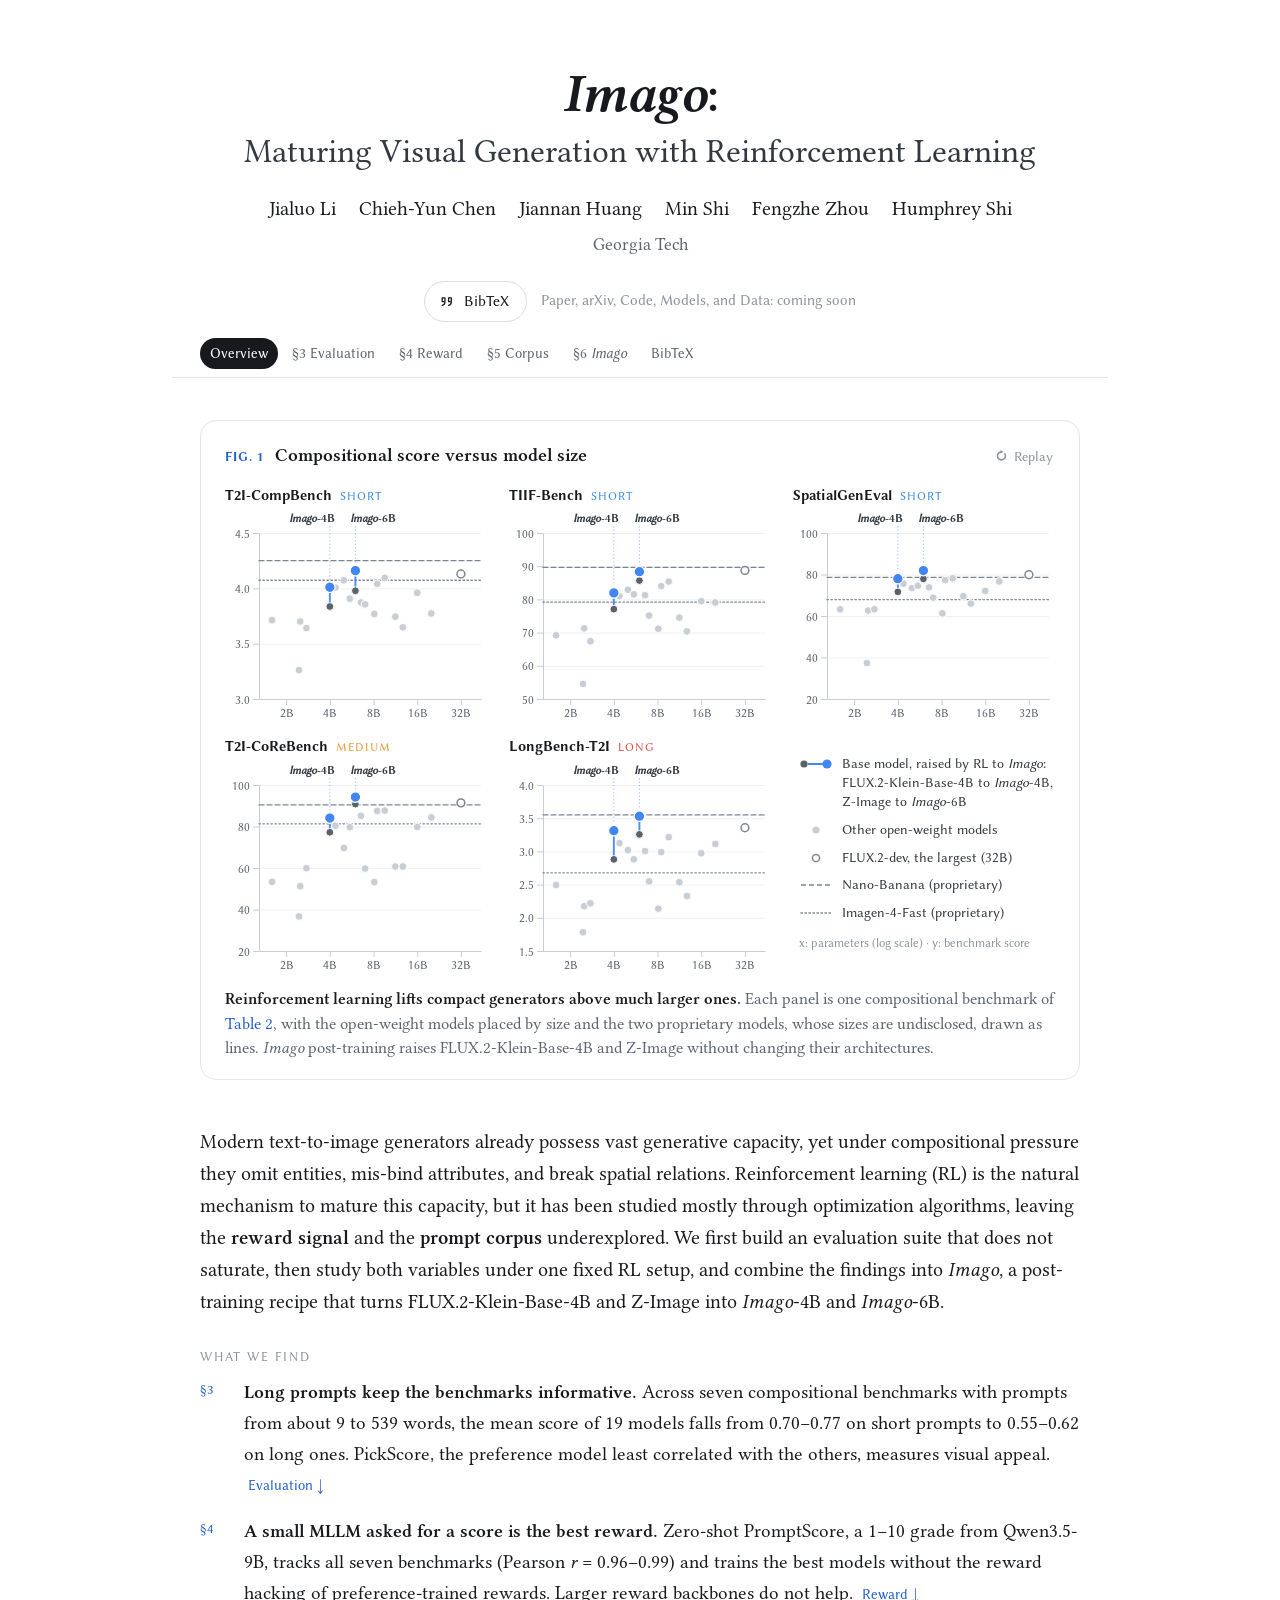
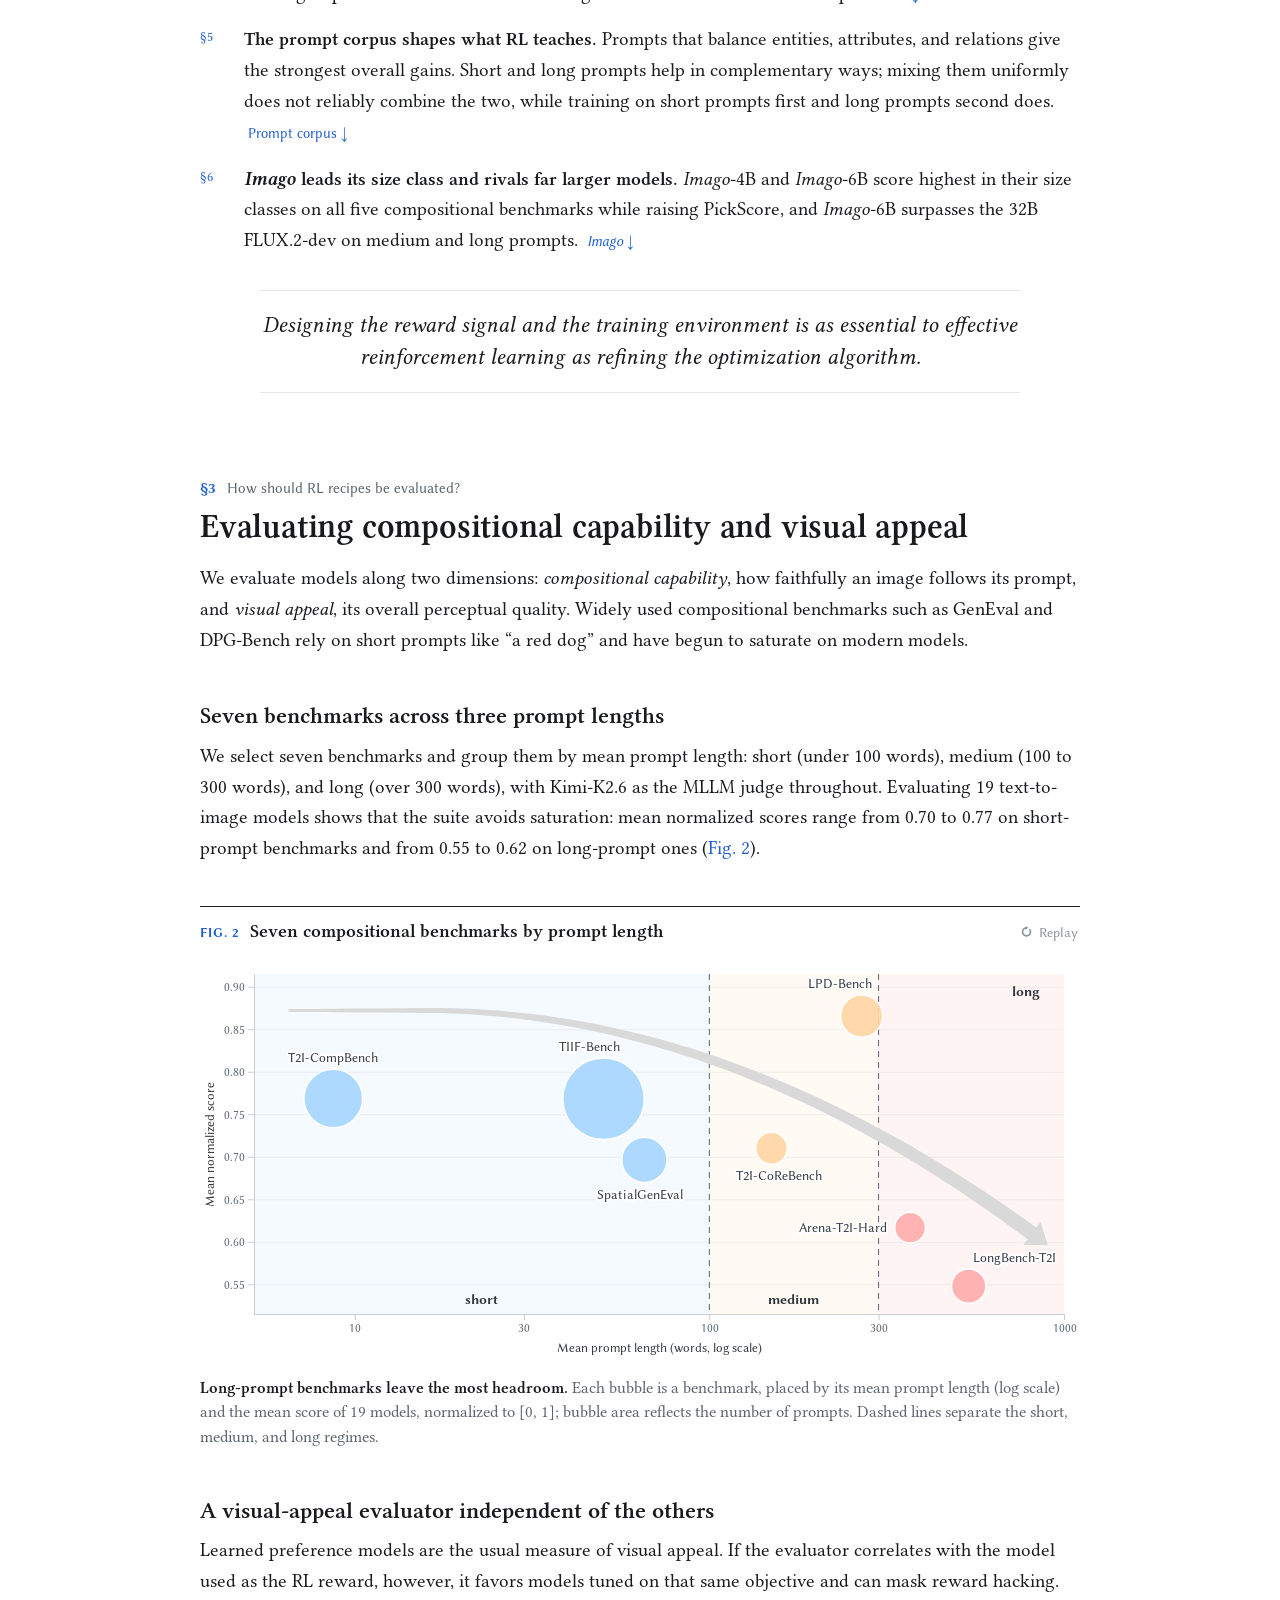
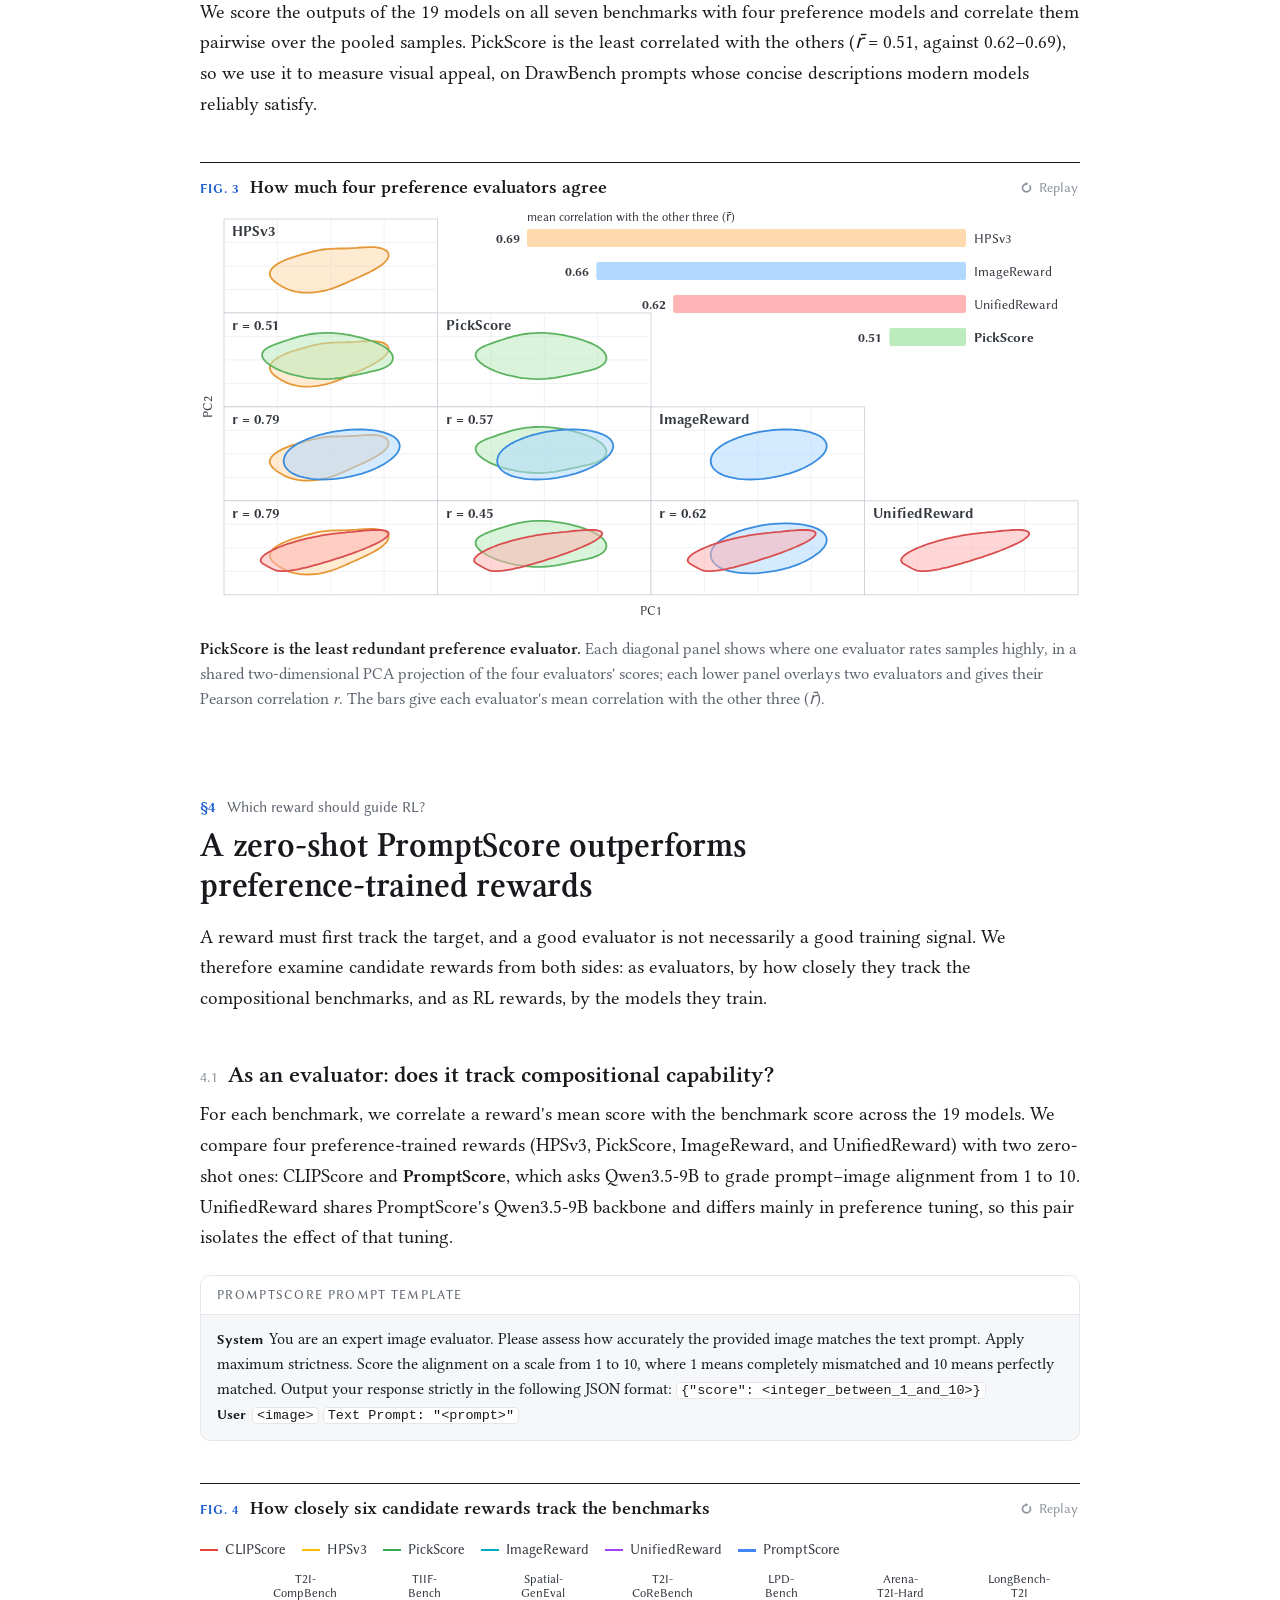
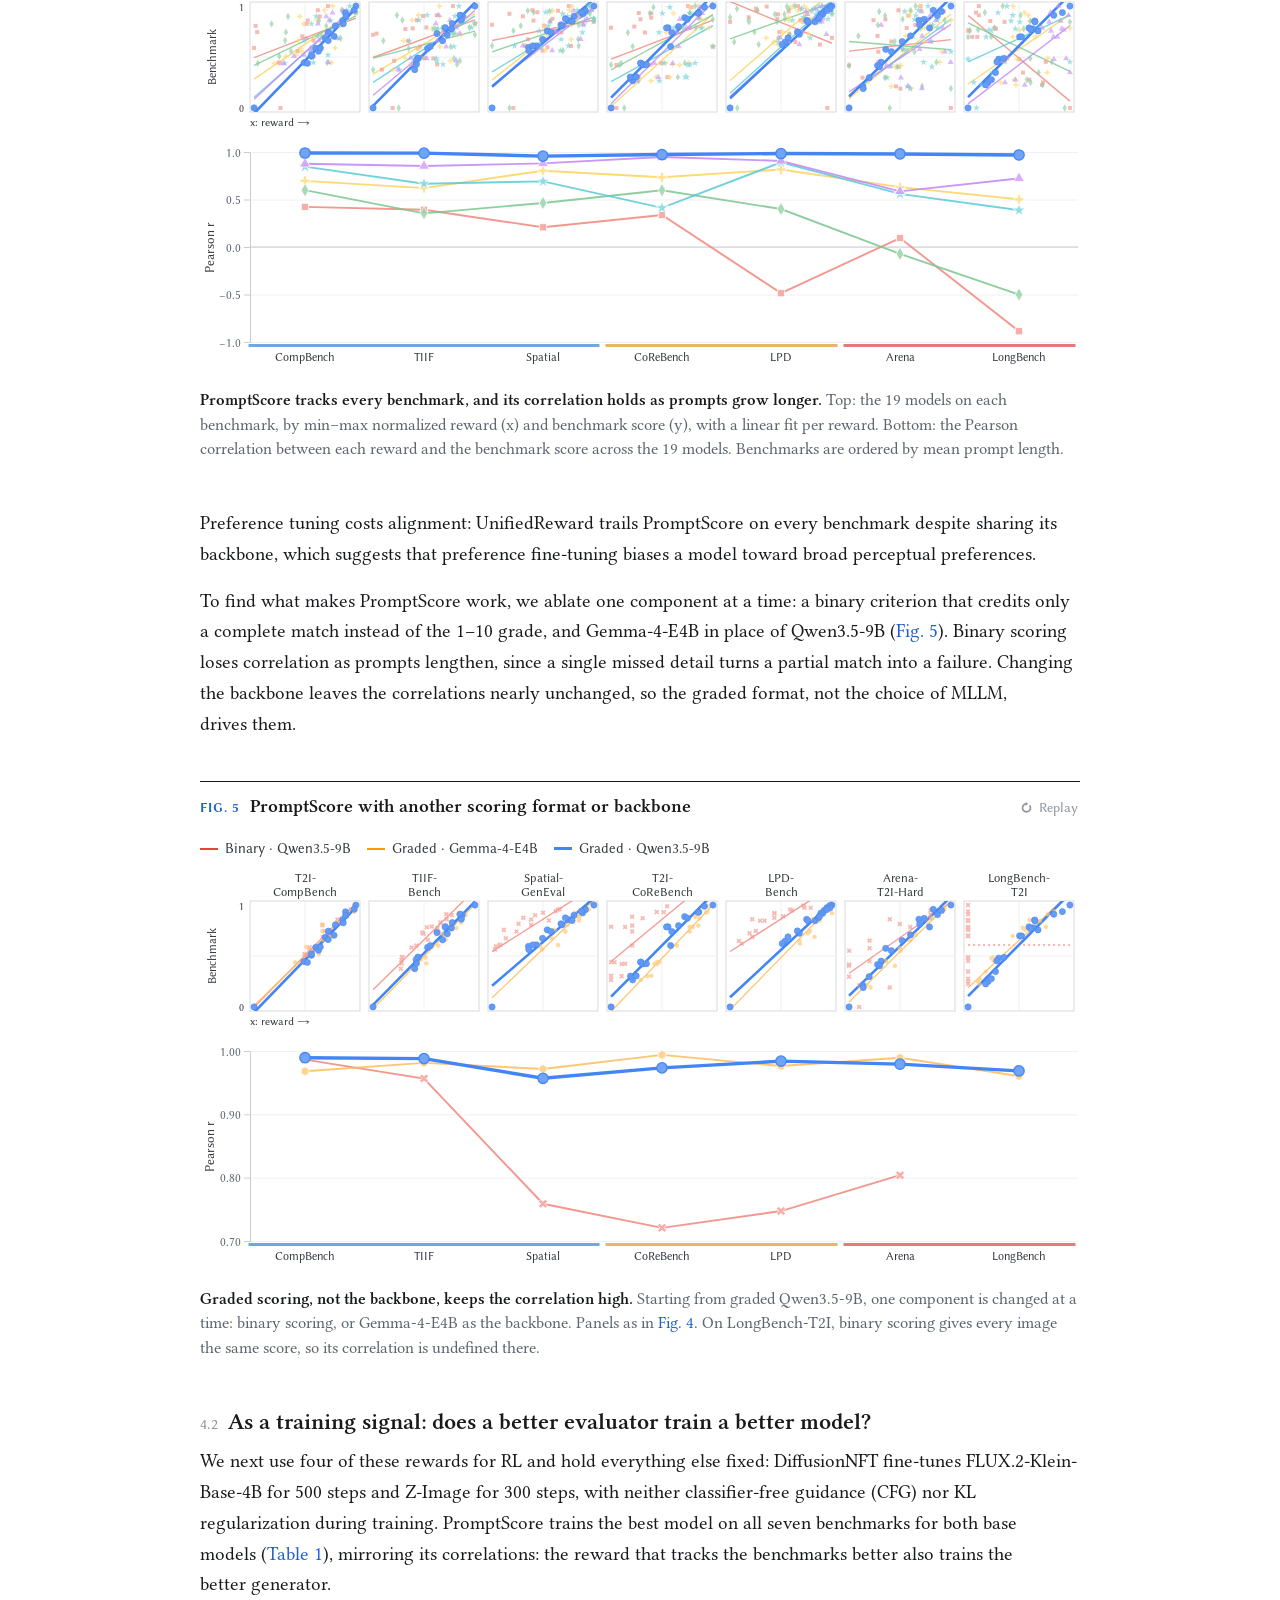
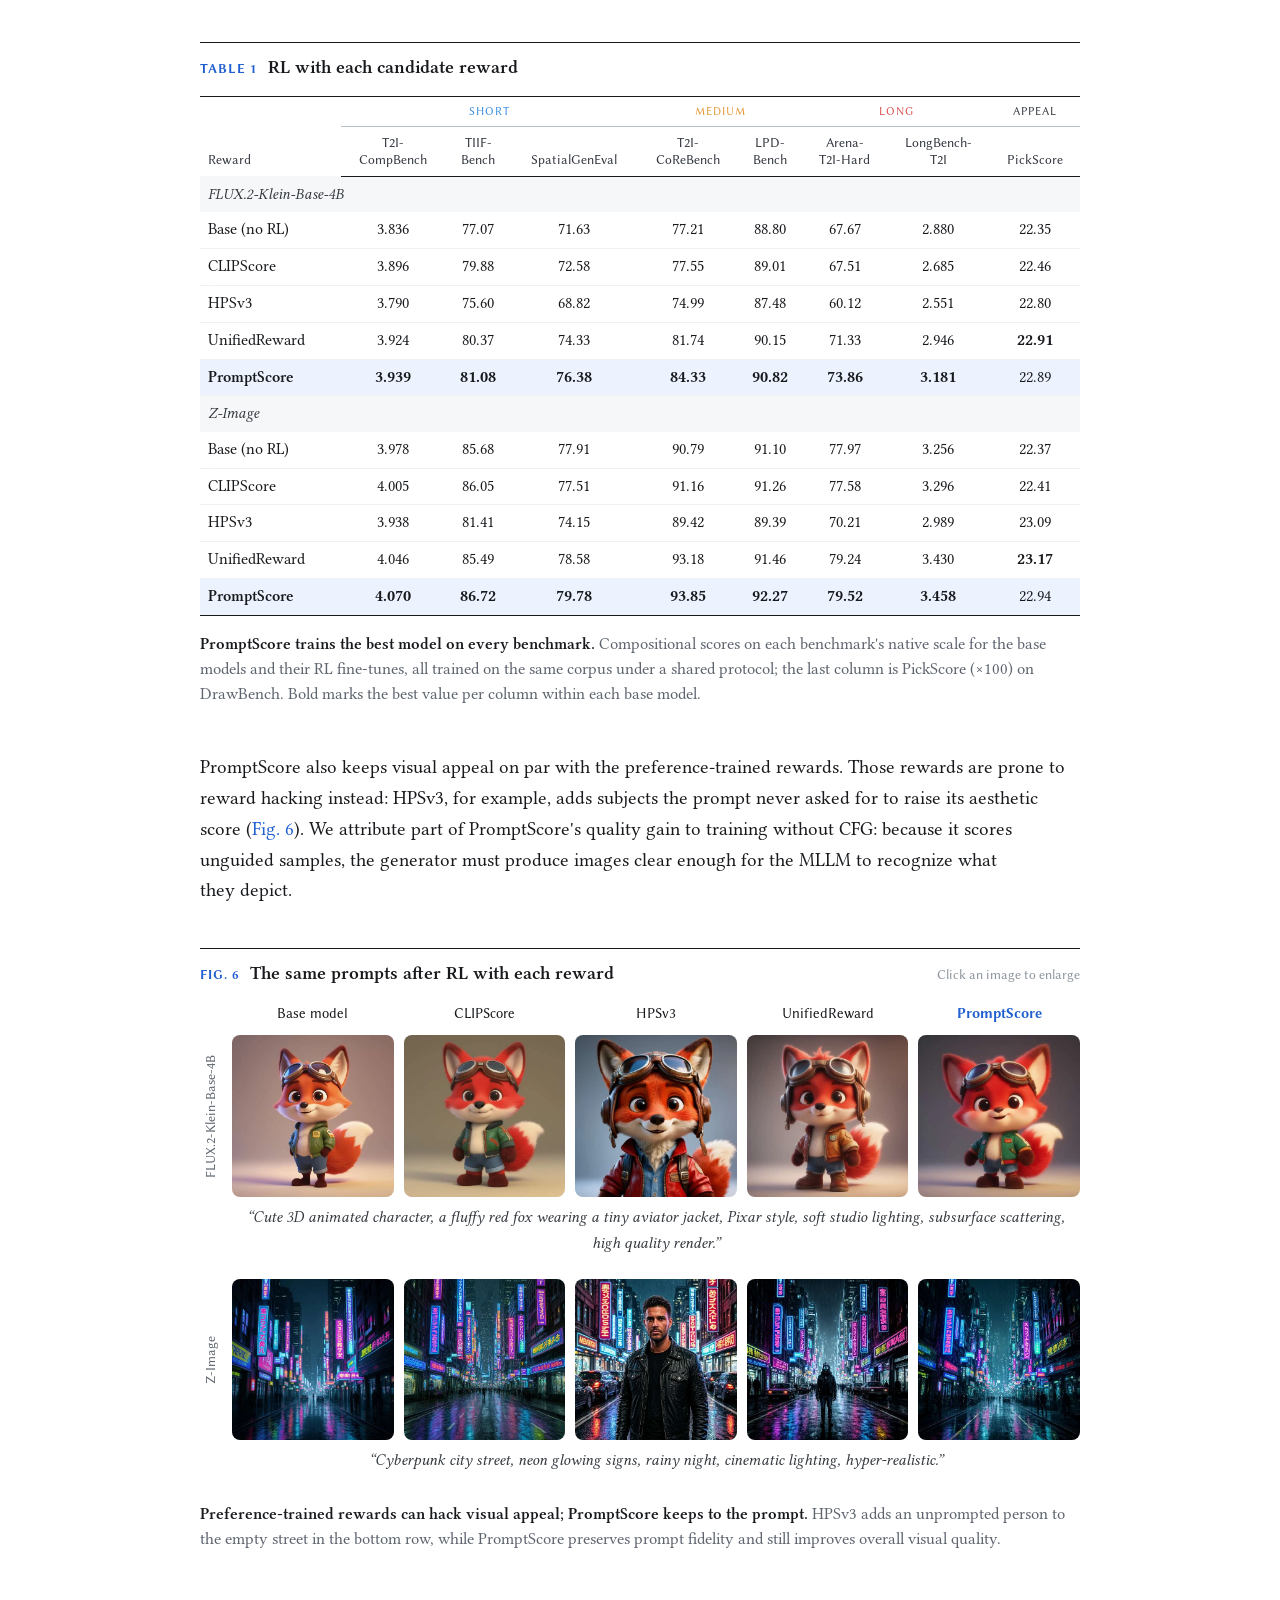
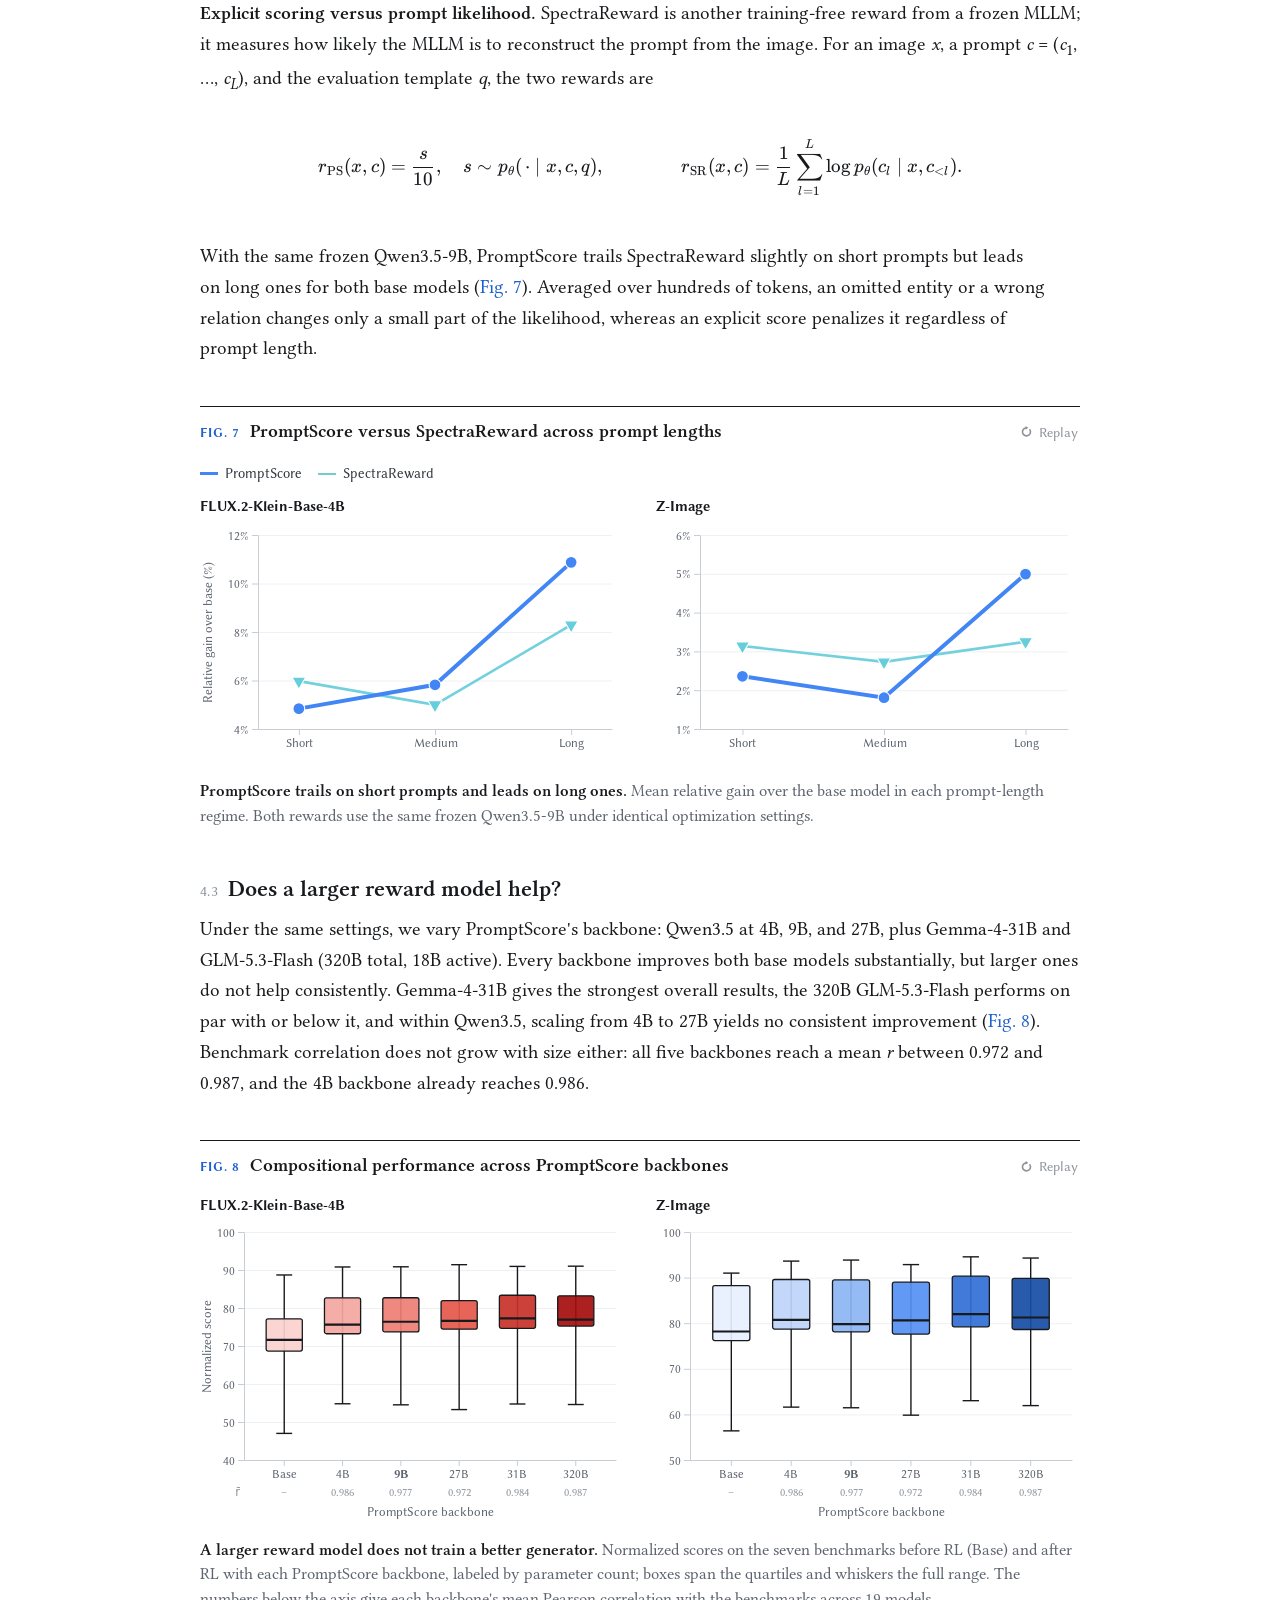
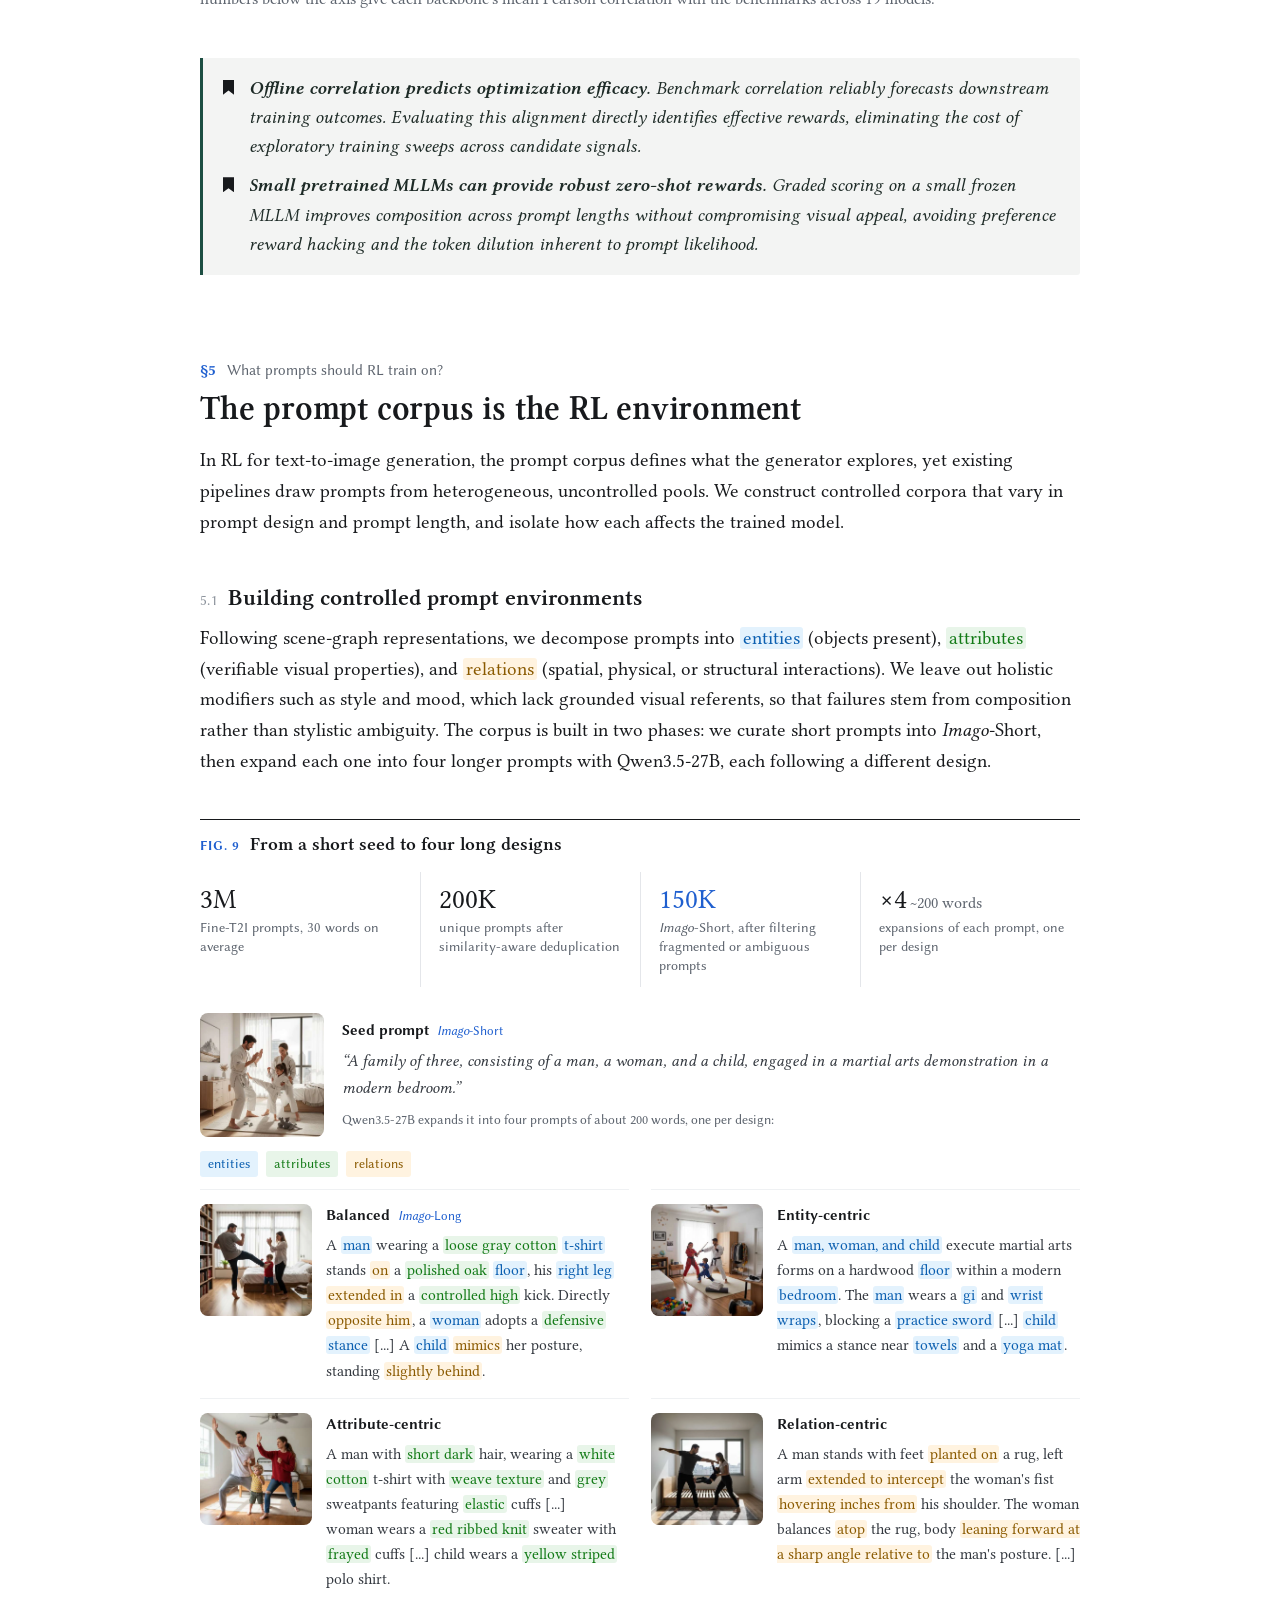
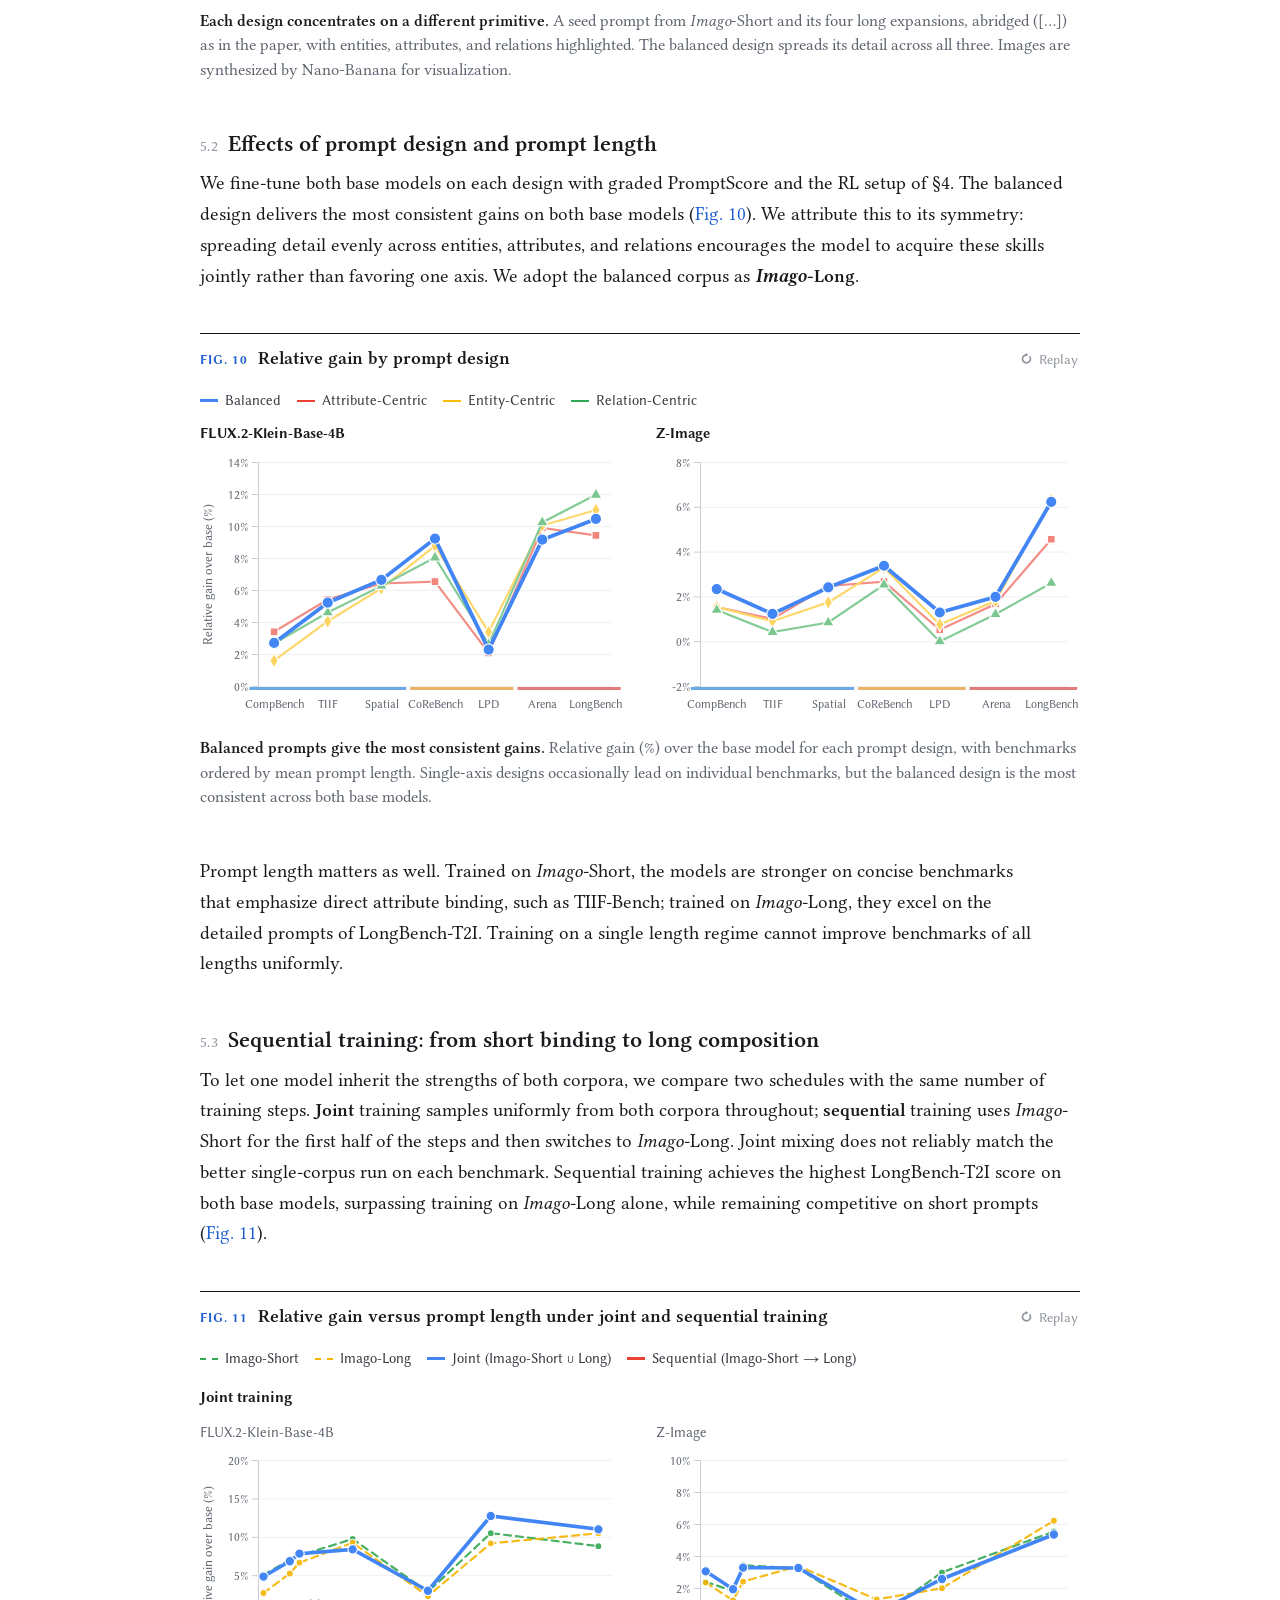
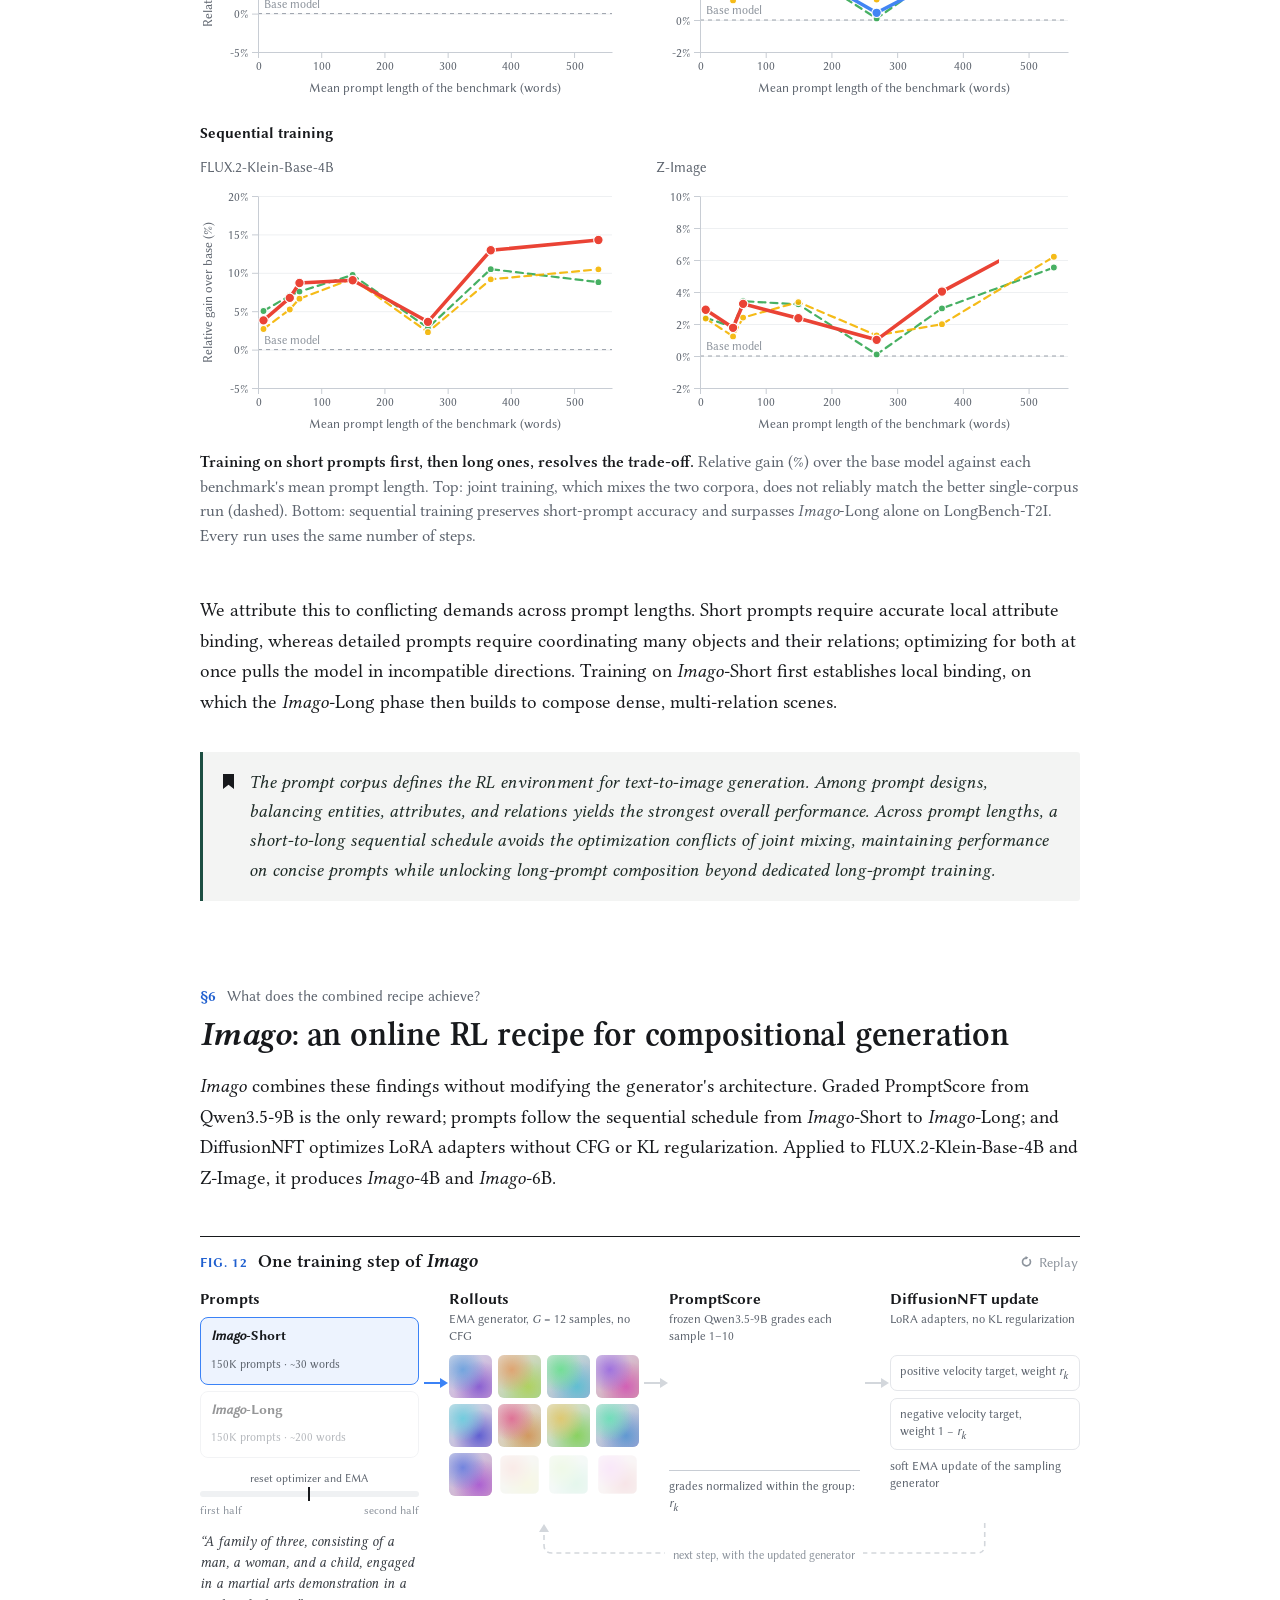
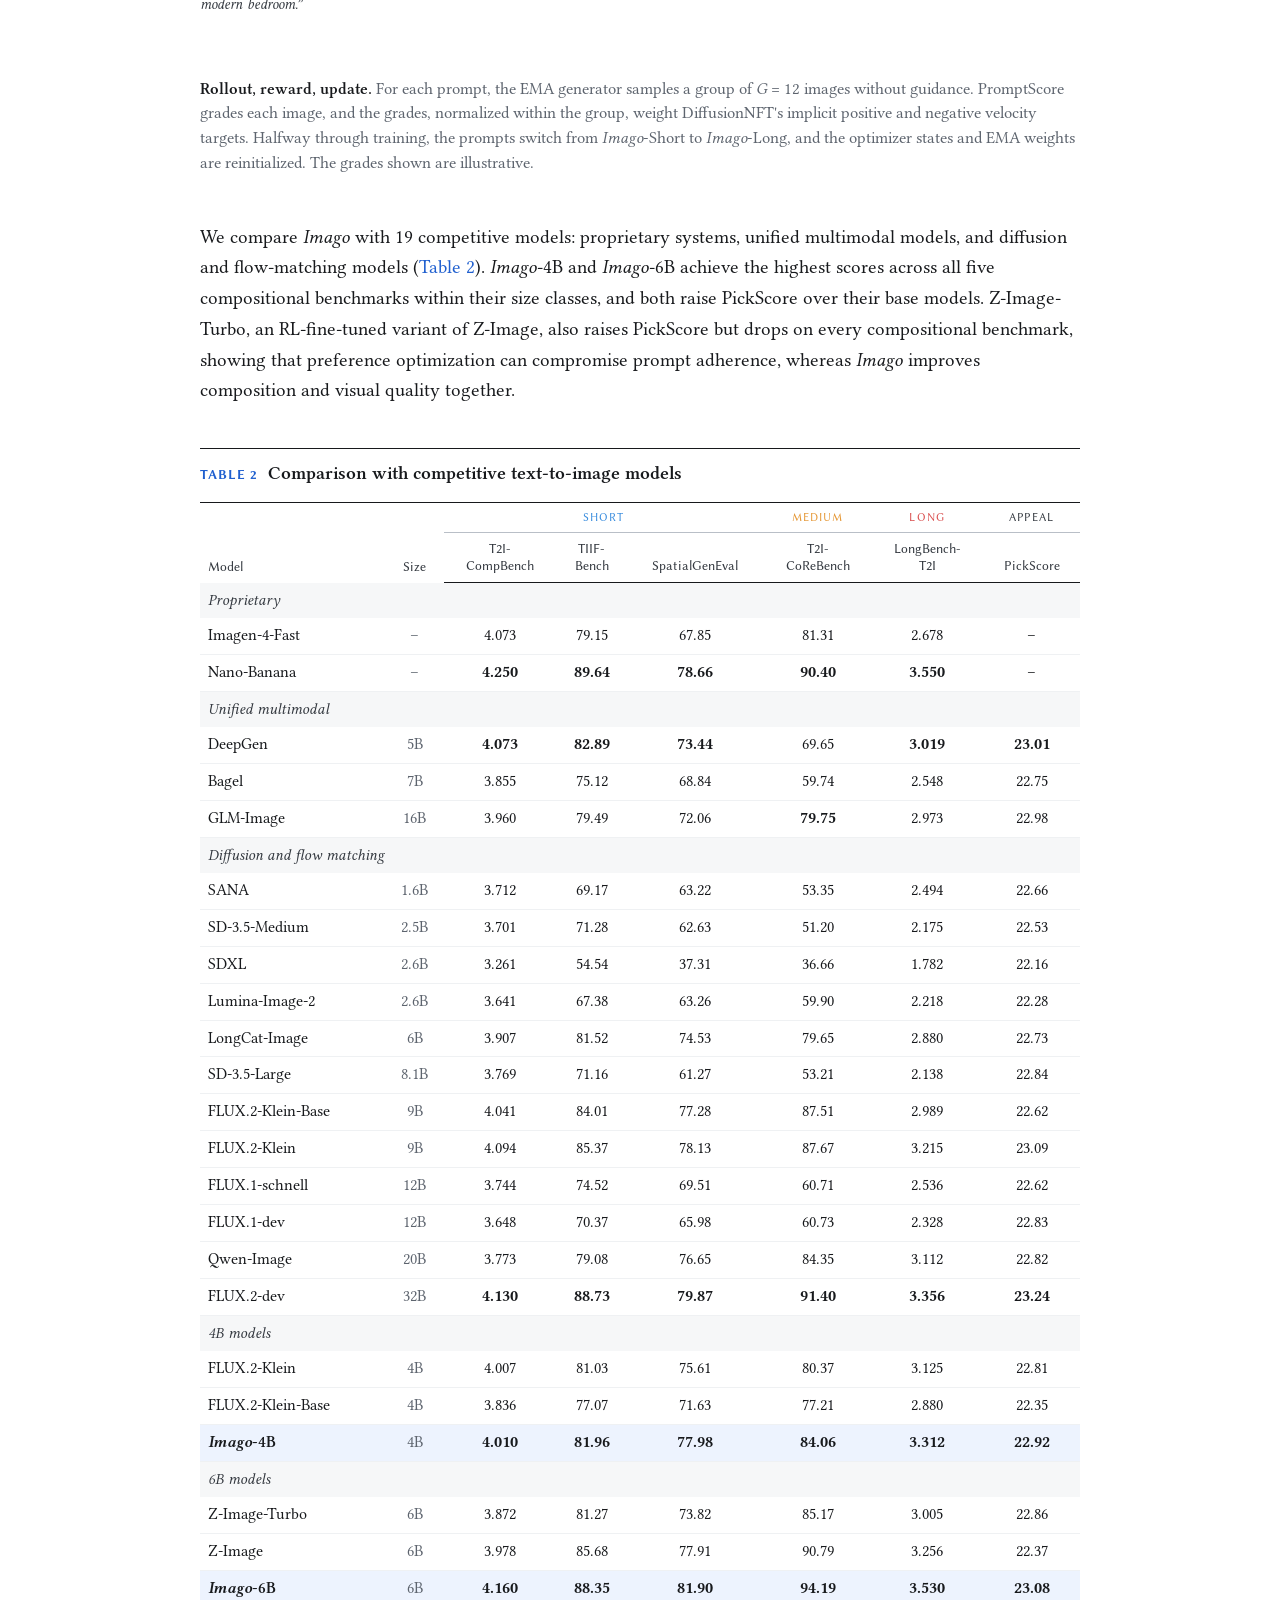
==== commit e95dd5e4: "Imago page: every figure shown without interaction; fix the Fig. 1 and Fig. 2 arrows" ====
--- a/imago/index.html
+++ b/imago/index.html
@@ -55,21 +55,10 @@
 <figure class="teaser" id="fig-teaser" data-fig="teaser">
   <div class="fig-head">
     <h4 class="fig-title"><span class="fn"></span>Compositional score versus model size</h4>
-    <div class="fig-tools">
-      <div class="seg" data-ctl="bench" role="group" aria-label="Benchmark">
-        <button data-v="0">T2I-CompBench</button><button data-v="1">TIIF-Bench</button><button data-v="2">SpatialGenEval</button><button data-v="3">T2I-CoReBench</button><button data-v="4" aria-pressed="true">LongBench-T2I</button>
-      </div>
-      <button class="replay" type="button"><svg viewBox="0 0 12 12" aria-hidden="true"><path d="M9.2 4.45A3.7 3.7 0 1 1 6 2.6" fill="none" stroke="currentColor" stroke-width="1.5" stroke-linecap="round"/><path d="M7.6 2.6L5.2 .85v3.5z" fill="currentColor"/></svg>Replay</button>
-    </div>
-  </div>
-  <div class="legend">
-    <span class="li"><span class="dot" style="background:var(--series-blue)"></span><i>Imago</i></span>
-    <span class="li"><span class="dot" style="background:#59616b"></span>Base model</span>
-    <span class="li"><span class="dot" style="background:#c9ced5"></span>Other open-weight models</span>
-    <span class="li"><span class="sw dash" style="color:#8c939c"></span>Proprietary models</span>
+    <div class="fig-tools"><button class="replay" type="button"><svg viewBox="0 0 12 12" aria-hidden="true"><path d="M9.2 4.45A3.7 3.7 0 1 1 6 2.6" fill="none" stroke="currentColor" stroke-width="1.5" stroke-linecap="round"/><path d="M7.6 2.6L5.2 .85v3.5z" fill="currentColor"/></svg>Replay</button></div>
   </div>
   <div class="chart"></div>
-  <figcaption><b>Reinforcement learning lifts compact generators above much larger ones.</b> Arrows mark the <i>Imago</i> post-training of FLUX.2-Klein-Base-4B and Z-Image, which leaves their architectures unchanged. Proprietary models, whose sizes are undisclosed, appear as dashed lines. Hover over a point for its scores; the full comparison is in <a href="#imago">§6</a>.</figcaption>
+  <figcaption><b>Reinforcement learning lifts compact generators above much larger ones.</b> Each panel is one compositional benchmark of <a class="ref" data-ref="tab-main"></a>, with the open-weight models placed by size and the two proprietary models, whose sizes are undisclosed, drawn as lines. <i>Imago</i> post-training raises FLUX.2-Klein-Base-4B and Z-Image without changing their architectures.</figcaption>
 </figure>
 
 <!-- ===================================================================== summary -->
@@ -112,7 +101,7 @@
       <div class="fig-tools"><button class="replay" type="button"><svg viewBox="0 0 12 12" aria-hidden="true"><path d="M9.2 4.45A3.7 3.7 0 1 1 6 2.6" fill="none" stroke="currentColor" stroke-width="1.5" stroke-linecap="round"/><path d="M7.6 2.6L5.2 .85v3.5z" fill="currentColor"/></svg>Replay</button></div>
     </div>
     <div class="chart"></div>
-    <figcaption><b>PickScore is the least redundant preference evaluator.</b> Each diagonal panel shows where one evaluator rates samples highly, in a shared two-dimensional PCA projection of the four evaluators' scores; each lower panel overlays two evaluators and gives their Pearson correlation <i>r</i>. The bars give each evaluator's mean correlation with the other three (<i>r̄</i>). Hover over a panel to highlight its pair.</figcaption>
+    <figcaption><b>PickScore is the least redundant preference evaluator.</b> Each diagonal panel shows where one evaluator rates samples highly, in a shared two-dimensional PCA projection of the four evaluators' scores; each lower panel overlays two evaluators and gives their Pearson correlation <i>r</i>. The bars give each evaluator's mean correlation with the other three (<i>r̄</i>).</figcaption>
   </figure>
 </section>
 
@@ -132,20 +121,26 @@
 
   <figure id="fig-align" data-fig="rewardAlign">
     <div class="fig-head">
-      <h4 class="fig-title"><span class="fn"></span>How closely each reward tracks the benchmarks</h4>
-      <div class="fig-tools">
-        <div class="seg" data-ctl="view" role="group" aria-label="Comparison">
-          <button data-v="classic" aria-pressed="true">Six rewards</button><button data-v="variants">Scoring format and backbone</button>
-        </div>
-        <button class="replay" type="button"><svg viewBox="0 0 12 12" aria-hidden="true"><path d="M9.2 4.45A3.7 3.7 0 1 1 6 2.6" fill="none" stroke="currentColor" stroke-width="1.5" stroke-linecap="round"/><path d="M7.6 2.6L5.2 .85v3.5z" fill="currentColor"/></svg>Replay</button>
-      </div>
+      <h4 class="fig-title"><span class="fn"></span>How closely six candidate rewards track the benchmarks</h4>
+      <div class="fig-tools"><button class="replay" type="button"><svg viewBox="0 0 12 12" aria-hidden="true"><path d="M9.2 4.45A3.7 3.7 0 1 1 6 2.6" fill="none" stroke="currentColor" stroke-width="1.5" stroke-linecap="round"/><path d="M7.6 2.6L5.2 .85v3.5z" fill="currentColor"/></svg>Replay</button></div>
     </div>
     <div class="legend"></div>
     <div class="chart"></div>
-    <figcaption><b>PromptScore tracks every benchmark, and its correlation holds as prompts grow longer.</b> Left: Pearson correlation between each reward and the benchmark score across 19 models, with benchmarks ordered by mean prompt length. Right: the 19 models on one benchmark, with min–max normalized reward and benchmark score and a linear fit per reward; click a benchmark on the left to switch. The second view ablates PromptScore: binary scoring instead of a 1–10 grade, and Gemma-4-E4B in place of Qwen3.5-9B.</figcaption>
-  </figure>
-
-  <p>Preference tuning costs alignment: UnifiedReward trails PromptScore on every benchmark despite sharing its backbone, which suggests that preference fine-tuning biases a model toward broad perceptual preferences. Ablating PromptScore shows that the graded format is what matters. A binary criterion that credits only a complete match loses correlation as prompts lengthen, since a single missed detail turns a partial match into a failure; replacing Qwen3.5-9B with Gemma-4-E4B leaves the correlations nearly unchanged.</p>
+    <figcaption><b>PromptScore tracks every benchmark, and its correlation holds as prompts grow longer.</b> Top: the 19 models on each benchmark, by min–max normalized reward (x) and benchmark score (y), with a linear fit per reward. Bottom: the Pearson correlation between each reward and the benchmark score across the 19 models. Benchmarks are ordered by mean prompt length.</figcaption>
+  </figure>
+
+  <p>Preference tuning costs alignment: UnifiedReward trails PromptScore on every benchmark despite sharing its backbone, which suggests that preference fine-tuning biases a model toward broad perceptual preferences.</p>
+  <p>To find what makes PromptScore work, we ablate one component at a time: a binary criterion that credits only a complete match instead of the 1–10 grade, and Gemma-4-E4B in place of Qwen3.5-9B (<a class="ref" data-ref="fig-variants"></a>). Binary scoring loses correlation as prompts lengthen, since a single missed detail turns a partial match into a failure. Changing the backbone leaves the correlations nearly unchanged, so the graded format, not the choice of MLLM, drives them.</p>
+
+  <figure id="fig-variants" data-fig="rewardVariants">
+    <div class="fig-head">
+      <h4 class="fig-title"><span class="fn"></span>PromptScore with another scoring format or backbone</h4>
+      <div class="fig-tools"><button class="replay" type="button"><svg viewBox="0 0 12 12" aria-hidden="true"><path d="M9.2 4.45A3.7 3.7 0 1 1 6 2.6" fill="none" stroke="currentColor" stroke-width="1.5" stroke-linecap="round"/><path d="M7.6 2.6L5.2 .85v3.5z" fill="currentColor"/></svg>Replay</button></div>
+    </div>
+    <div class="legend"></div>
+    <div class="chart"></div>
+    <figcaption><b>Graded scoring, not the backbone, keeps the correlation high.</b> Starting from graded Qwen3.5-9B, one component is changed at a time: binary scoring, or Gemma-4-E4B as the backbone. Panels as in <a class="ref" data-ref="fig-align"></a>. On LongBench-T2I, binary scoring gives every image the same score, so its correlation is undefined there.</figcaption>
+  </figure>
 
   <h3><span class="kn">4.2</span>As a training signal: does a better evaluator train a better model?</h3>
   <p>We next use four of these rewards for RL and hold everything else fixed: DiffusionNFT fine-tunes FLUX.2-Klein-Base-4B for 500 steps and Z-Image for 300 steps, with neither classifier-free guidance (CFG) nor KL regularization during training. PromptScore trains the best model on all seven benchmarks for both base models (<a class="ref" data-ref="tab-reward"></a>), mirroring its correlations: the reward that tracks the benchmarks better also trains the better generator.</p>
@@ -153,11 +148,6 @@
   <figure id="tab-reward" data-fig="rewardTable" class="is-table">
     <div class="fig-head">
       <h4 class="fig-title"><span class="fn"></span>RL with each candidate reward</h4>
-      <div class="fig-tools">
-        <div class="seg" data-ctl="delta" role="group" aria-label="Values">
-          <button data-v="0" aria-pressed="true">Scores</button><button data-v="1">Gain over base</button>
-        </div>
-      </div>
     </div>
     <div class="table-wrap"></div>
     <figcaption><b>PromptScore trains the best model on every benchmark.</b> Compositional scores on each benchmark's native scale for the base models and their RL fine-tunes, all trained on the same corpus under a shared protocol; the last column is PickScore (×100) on DrawBench. Bold marks the best value per column within each base model.</figcaption>
@@ -200,7 +190,7 @@
       <div class="fig-tools"><button class="replay" type="button"><svg viewBox="0 0 12 12" aria-hidden="true"><path d="M9.2 4.45A3.7 3.7 0 1 1 6 2.6" fill="none" stroke="currentColor" stroke-width="1.5" stroke-linecap="round"/><path d="M7.6 2.6L5.2 .85v3.5z" fill="currentColor"/></svg>Replay</button></div>
     </div>
     <div class="panels"></div>
-    <figcaption><b>A larger reward model does not train a better generator.</b> Normalized scores on the seven benchmarks before RL (Base) and after RL with each PromptScore backbone, labeled by parameter count; boxes span the quartiles and whiskers the full range. The numbers below give each backbone's mean Pearson correlation with the benchmarks across 19 models. Hover over a box for its per-benchmark scores.</figcaption>
+    <figcaption><b>A larger reward model does not train a better generator.</b> Normalized scores on the seven benchmarks before RL (Base) and after RL with each PromptScore backbone, labeled by parameter count; boxes span the quartiles and whiskers the full range. The numbers below the axis give each backbone's mean Pearson correlation with the benchmarks across 19 models.</figcaption>
   </figure>
 
   <aside class="insight">
@@ -229,7 +219,7 @@
       <div class="pipe-step"><div class="n">×4<small>~200 words</small></div><div class="l">expansions of each prompt, one per design</div></div>
     </div>
     <div class="designs-mount"></div>
-    <figcaption><b>Each design concentrates on a different primitive.</b> A seed prompt from <i>Imago</i>-Short and its four long expansions, abridged ([…]) as in the paper. The balanced design spreads its detail across entities, attributes, and relations; select a primitive to isolate it. Images are synthesized by Nano-Banana for visualization.</figcaption>
+    <figcaption><b>Each design concentrates on a different primitive.</b> A seed prompt from <i>Imago</i>-Short and its four long expansions, abridged ([…]) as in the paper, with entities, attributes, and relations highlighted. The balanced design spreads its detail across all three. Images are synthesized by Nano-Banana for visualization.</figcaption>
   </figure>
 
   <h3><span class="kn">5.2</span>Effects of prompt design and prompt length</h3>
@@ -252,23 +242,12 @@
 
   <figure id="fig-schedule" data-fig="schedule">
     <div class="fig-head">
-      <h4 class="fig-title"><span class="fn"></span>Relative gain versus prompt length for four training schedules</h4>
-      <div class="fig-tools">
-        <div class="seg" data-ctl="step" role="group" aria-label="Comparison">
-          <button data-v="0">1 · Short vs. long</button><button data-v="1">2 · Joint</button><button data-v="2" aria-pressed="true">3 · Sequential</button>
-        </div>
-        <button class="replay" type="button"><svg viewBox="0 0 12 12" aria-hidden="true"><path d="M9.2 4.45A3.7 3.7 0 1 1 6 2.6" fill="none" stroke="currentColor" stroke-width="1.5" stroke-linecap="round"/><path d="M7.6 2.6L5.2 .85v3.5z" fill="currentColor"/></svg>Replay</button>
-      </div>
+      <h4 class="fig-title"><span class="fn"></span>Relative gain versus prompt length under joint and sequential training</h4>
+      <div class="fig-tools"><button class="replay" type="button"><svg viewBox="0 0 12 12" aria-hidden="true"><path d="M9.2 4.45A3.7 3.7 0 1 1 6 2.6" fill="none" stroke="currentColor" stroke-width="1.5" stroke-linecap="round"/><path d="M7.6 2.6L5.2 .85v3.5z" fill="currentColor"/></svg>Replay</button></div>
     </div>
     <div class="legend"></div>
-    <div class="panels"></div>
-    <p class="step-note"></p>
-    <ol class="step-notes" hidden>
-      <li><b>Complementary strengths.</b> <i>Imago</i>-Short leads on concise benchmarks and <i>Imago</i>-Long on LongBench-T2I, the longest; neither is best everywhere.</li>
-      <li><b>Joint training</b> samples both corpora uniformly. It does not reliably match the better single-corpus run on each benchmark.</li>
-      <li><b>Sequential training</b> uses <i>Imago</i>-Short first, then <i>Imago</i>-Long. It achieves the highest LongBench-T2I gain on both base models, above <i>Imago</i>-Long alone, and stays competitive on short prompts.</li>
-    </ol>
-    <figcaption><b>Training on short prompts first, then long ones, resolves the trade-off.</b> Relative gain (%) over the base model against each benchmark's mean prompt length; dashed lines are the single-corpus runs, and every run uses the same number of steps. Step through the comparison above.</figcaption>
+    <div class="panels sched"></div>
+    <figcaption><b>Training on short prompts first, then long ones, resolves the trade-off.</b> Relative gain (%) over the base model against each benchmark's mean prompt length. Top: joint training, which mixes the two corpora, does not reliably match the better single-corpus run (dashed). Bottom: sequential training preserves short-prompt accuracy and surpasses <i>Imago</i>-Long alone on LongBench-T2I. Every run uses the same number of steps.</figcaption>
   </figure>
 
   <p>We attribute this to conflicting demands across prompt lengths. Short prompts require accurate local attribute binding, whereas detailed prompts require coordinating many objects and their relations; optimizing for both at once pulls the model in incompatible directions. Training on <i>Imago</i>-Short first establishes local binding, on which the <i>Imago</i>-Long phase then builds to compose dense, multi-relation scenes.</p>
@@ -298,11 +277,6 @@
   <figure id="tab-main" data-fig="mainTable" class="is-table">
     <div class="fig-head">
       <h4 class="fig-title"><span class="fn"></span>Comparison with competitive text-to-image models</h4>
-      <div class="fig-tools">
-        <div class="seg" data-ctl="delta" role="group" aria-label="Values">
-          <button data-v="0" aria-pressed="true">Scores</button><button data-v="1">Gain over base</button>
-        </div>
-      </div>
     </div>
     <div class="table-wrap"></div>
     <figcaption><b><i>Imago</i> leads its size class on every benchmark and raises PickScore.</b> Five compositional benchmarks on their native scales and PickScore (×100) on DrawBench. Bold marks the best score within each category; <i>Imago</i> rows are highlighted.</figcaption>
@@ -313,27 +287,26 @@
   <figure id="fig-comp" data-fig="compositional">
     <div class="fig-head">
       <h4 class="fig-title"><span class="fn"></span>Compositional fidelity across prompt lengths</h4>
-      <div class="fig-tools">
-        <div class="seg" data-ctl="model" role="group" aria-label="Model">
-          <button data-v="4b" aria-pressed="true"><i>Imago</i>-4B</button><button data-v="6b"><i>Imago</i>-6B</button>
-        </div>
-      </div>
+      <div class="fig-tools"><span class="hint">Click an image to enlarge</span></div>
     </div>
     <div class="comp-mount"></div>
-    <figcaption><b><i>Imago</i> corrects the base model's compositional errors.</b> Each row pairs a prompt excerpt with the outputs of the base model and of <i>Imago</i>. Red boxes highlight the discrepancies, including missing objects, attribute-binding errors, and text-layout mistakes, that <i>Imago</i> corrects.</figcaption>
-  </figure>
-
-  <figure id="fig-appeal" data-fig="appeal">
-    <div class="fig-head">
-      <h4 class="fig-title"><span class="fn"></span>Visual appeal across styles</h4>
-      <div class="fig-tools">
-        <div class="seg" data-ctl="model" role="group" aria-label="Model">
-          <button data-v="4b" aria-pressed="true"><i>Imago</i>-4B</button><button data-v="6b"><i>Imago</i>-6B</button>
-        </div>
-      </div>
+    <figcaption><b><i>Imago</i> corrects the base models' compositional errors.</b> Each row pairs prompt excerpts with the outputs of the base models and of <i>Imago</i>. Red boxes highlight the discrepancies, including missing objects, attribute-binding errors, and text-layout mistakes, that <i>Imago</i> corrects.</figcaption>
+  </figure>
+
+  <figure id="fig-appeal4b" data-fig="appeal" data-model="4b">
+    <div class="fig-head">
+      <h4 class="fig-title"><span class="fn"></span>Visual appeal: <i>Imago</i>-4B and FLUX.2-Klein-Base-4B</h4>
     </div>
     <div class="mosaic-mount"></div>
-    <figcaption><b><i>Imago</i> improves visual appeal while preserving the base model's stylistic range.</b> Outputs of the base model and of <i>Imago</i> for the same prompts, laid out as in the paper. Across portraits, watercolor, painting, 3D renders, and photography, <i>Imago</i> sharpens texture, lighting, and material detail. Hover over an image to find its pair; click to compare the two.</figcaption>
+    <figcaption><b><i>Imago</i>-4B improves visual appeal without changing the style.</b> Across portraits, watercolor landscapes, textured paintings, 3D character renders, and atmospheric lighting scenes, <i>Imago</i>-4B improves textural details, lighting coherence, and surface definition. Images are laid out as in the paper; click one to compare it with its pair.</figcaption>
+  </figure>
+
+  <figure id="fig-appeal6b" data-fig="appeal" data-model="6b">
+    <div class="fig-head">
+      <h4 class="fig-title"><span class="fn"></span>Visual appeal: <i>Imago</i>-6B and Z-Image</h4>
+    </div>
+    <div class="mosaic-mount"></div>
+    <figcaption><b><i>Imago</i>-6B sharpens geometry, materials, and edges.</b> Across stylized illustrations, papercraft, nature photography, and graphic compositions, <i>Imago</i>-6B improves geometric definition, material realism, and edge clarity relative to Z-Image.</figcaption>
   </figure>
 </section>
 
--- a/imago/static/css/site.css
+++ b/imago/static/css/site.css
@@ -182,7 +182,7 @@
 }
 .seg button:hover { color: var(--ink); background: rgba(255, 255, 255, .7); }
 .seg button[aria-pressed="true"] { background: var(--ink); color: #fff; }
-.seg button:focus-visible, .replay:focus-visible, .legend button:focus-visible { outline: 2px solid var(--blue); outline-offset: 2px; }
+.seg button:focus-visible, .replay:focus-visible { outline: 2px solid var(--blue); outline-offset: 2px; }
 .replay {
   display: inline-flex; align-items: center; gap: 6px; border: 0; background: none; padding: 4px 2px;
   font-family: var(--sans); font-size: 14px; color: var(--faint); cursor: pointer;
@@ -192,8 +192,7 @@
 
 /* legends */
 .legend { display: flex; flex-wrap: wrap; gap: 4px 16px; font-family: var(--sans); font-size: 14.5px; color: var(--ink-2); margin: 0 0 8px; }
-.legend button, .legend span.li { display: inline-flex; align-items: center; gap: 7px; background: none; border: 0; padding: 2px 0; font: inherit; color: inherit; cursor: pointer; transition: opacity .15s; }
-.legend span.li { cursor: default; }
+.legend .li { display: inline-flex; align-items: center; gap: 7px; padding: 2px 0; cursor: default; transition: opacity .15s; }
 .legend .dim { opacity: .35; }
 .legend .sw { width: 18px; height: 0; border-top: 2.5px solid currentColor; display: inline-block; }
 .legend .sw.dash { border-top-style: dashed; }
@@ -211,8 +210,6 @@
 .panels { display: grid; grid-template-columns: repeat(2, minmax(0, 1fr)); gap: 18px 32px; }
 .panel-title { font-family: var(--sans); font-size: 14.5px; color: var(--ink); margin: 0 0 4px; }
 .panel-title b { font-weight: 700; }
-.step-note { font-family: var(--sans); font-size: 15px; color: var(--ink-2); margin: 10px 0 0; min-height: 1.5em; transition: opacity .25s; }
-.step-note b { color: var(--ink); }
 
 /* tooltip */
 .tip {
@@ -265,45 +262,6 @@
 .fade-in { opacity: 0; transform: translateY(8px); }
 .fade-in.in { opacity: 1; transform: none; transition: opacity .6s ease, transform .6s ease; }
 
-/* compositional examples */
-.comp-row { display: grid; grid-template-columns: minmax(0, 1fr) minmax(0, 1.18fr) minmax(0, 1.18fr); gap: 14px; align-items: center; padding: 16px 0; border-top: 1px solid var(--rule-2); }
-.comp-row:first-of-type { border-top: 0; }
-.comp-heads { display: grid; grid-template-columns: minmax(0, 1fr) minmax(0, 1.18fr) minmax(0, 1.18fr); gap: 14px; font-family: var(--sans); font-size: 14.5px; text-align: center; }
-.comp-heads .ours { color: var(--blue-d); font-weight: 700; }
-.comp-text .src { font-family: var(--sans); font-size: 13px; letter-spacing: .06em; text-transform: uppercase; color: var(--faint); margin-bottom: 6px; display: flex; gap: 8px; align-items: center; }
-.comp-text .src i { font-style: normal; width: 8px; height: 8px; border-radius: 50%; display: inline-block; }
-.comp-text p { font-style: italic; font-size: 16.5px; line-height: 1.5; margin: 0; color: var(--ink-2); }
-.comp-text .hl { color: var(--hl); font-weight: 600; }
-.callout { position: absolute; border: 3px solid var(--hl); border-radius: 2px; pointer-events: none; box-shadow: 0 0 0 1px rgba(255, 255, 255, .55); }
-.callout.thin { border-width: 2px; }
-.callouts .callout { opacity: 0; transform: scale(1.12); transition: opacity .35s ease, transform .45s cubic-bezier(.2, .8, .2, 1); }
-.callouts.in .callout { opacity: 1; transform: none; }
-
-/* prompt designs explorer */
-.designs { display: grid; grid-template-columns: 200px minmax(0, 1fr) 280px; gap: 22px; align-items: start; }
-.design-list { display: flex; flex-direction: column; gap: 2px; font-family: var(--sans); }
-.design-list button {
-  text-align: left; background: none; border: 0; border-left: 2px solid var(--rule); padding: 8px 12px; font: inherit;
-  font-size: 15.5px; color: var(--muted); cursor: pointer; transition: color .15s, border-color .15s, background .15s;
-}
-.design-list button:hover { color: var(--ink); background: var(--panel); }
-.design-list button[aria-pressed="true"] { color: var(--ink); border-left-color: var(--ink); font-weight: 700; }
-.design-list .note { font-size: 12.5px; color: var(--faint); font-weight: 400; display: block; margin-top: 1px; }
-.design-text { font-size: 18px; line-height: 1.75; min-height: 210px; }
-.design-text .chip { border-radius: 3px; padding: 1px 2px; transition: background-color .3s, color .3s, opacity .3s; }
-.design-text .entity { background: var(--ent-l); color: #0b5fb0; }
-.design-text .attribute { background: var(--att-l); color: #127a16; }
-.design-text .relation { background: var(--rel-l); color: #8a5a00; }
-.design-text.focus-entity .chip:not(.entity), .design-text.focus-attribute .chip:not(.attribute),
-.design-text.focus-relation .chip:not(.relation) { background: transparent; color: inherit; }
-.design-img { margin: 0; }
-.design-img img { width: 100%; display: block; border-radius: 10px; background: var(--panel); transition: opacity .35s; }
-.design-img figcaption { font-family: var(--sans); font-size: 12.5px; margin: 6px 2px 0; color: var(--faint); }
-.prim-legend { display: flex; gap: 6px 14px; flex-wrap: wrap; font-family: var(--sans); font-size: 14px; margin-top: 12px; }
-.prim-legend button { border: 0; border-radius: 4px; padding: 3px 8px; font: inherit; cursor: pointer; }
-.prim-legend .entity { background: var(--ent-l); color: #0b5fb0; }
-.prim-legend .attribute { background: var(--att-l); color: #127a16; }
-.prim-legend .relation { background: var(--rel-l); color: #8a5a00; }
 .pipeline { display: grid; grid-template-columns: repeat(4, minmax(0, 1fr)); gap: 0; margin: 4px 0 26px; font-family: var(--sans); }
 .pipe-step { position: relative; padding: 12px 14px 12px 0; }
 .pipe-step + .pipe-step { padding-left: 18px; border-left: 1px solid var(--rule); }
@@ -323,6 +281,54 @@
 .mosaic .tile.ours .lab { background: var(--blue); color: #fff; }
 .mosaic.pairing .tile:not(.pair-on) img { filter: saturate(.35) brightness(1.08); opacity: .55; }
 .mosaic .tile.fade-in { transform: translateY(6px); }
+
+
+/* ------------------------------------------------------------------ small multiples (score vs. size) */
+.sm-grid { display: grid; grid-template-columns: repeat(3, minmax(0, 1fr)); gap: 16px 22px; }
+.sm-cell { min-width: 0; }
+.sm-title { font-family: var(--sans); font-size: 14.5px; font-weight: 700; color: var(--ink); margin: 0 0 2px; display: flex; flex-wrap: wrap; align-items: baseline; gap: 0 8px; }
+.sm-title .nm { white-space: nowrap; }
+.sm-title .reg { font-weight: 400; font-size: 12px; letter-spacing: .08em; text-transform: uppercase; }
+.sm-key { font-family: var(--sans); font-size: 14px; color: var(--ink-2); line-height: 1.35; display: flex; flex-direction: column; justify-content: center; gap: 9px; padding: 6px 0 6px 6px; }
+.sm-key > div { display: flex; align-items: flex-start; gap: 9px; }
+.sm-key svg { flex: none; margin-top: 4px; overflow: visible; }
+.sm-key p { margin: 4px 0 0; font-size: 12.5px; color: var(--faint); }
+
+/* ------------------------------------------------------------------ prompt designs (all shown) */
+.seed-row { display: grid; grid-template-columns: 124px minmax(0, 1fr); gap: 18px; align-items: center; margin: 0 0 14px; }
+.seed-row img, .dcard img { width: 100%; aspect-ratio: 1; object-fit: cover; border-radius: 8px; display: block; background: var(--panel); }
+.dc-name { font-family: var(--sans); font-size: 15px; font-weight: 700; color: var(--ink); margin: 0 0 5px; display: flex; align-items: baseline; gap: 8px; flex-wrap: wrap; }
+.dc-tag { font-weight: 400; font-size: 13px; color: var(--blue-d); }
+.dc-text { margin: 0; font-size: 15.5px; line-height: 1.62; color: var(--ink-2); }
+.seed-text { font-style: italic; font-size: 16.5px; }
+.seed-note { margin: 8px 0 0; font-family: var(--sans); font-size: 13.5px; color: var(--muted); }
+.sg-key { display: flex; gap: 8px; font-family: var(--sans); font-size: 13.5px; margin: 0 0 12px; }
+.sg-key .chip { cursor: default; padding: 2px 8px; }
+.dgrid { display: grid; grid-template-columns: repeat(2, minmax(0, 1fr)); gap: 14px 22px; }
+.dcard { display: grid; grid-template-columns: 112px minmax(0, 1fr); gap: 14px; align-items: start; padding: 14px 0 0; border-top: 1px solid var(--rule-2); }
+.chip { border-radius: 3px; padding: 0 2px; transition: background-color .35s ease, color .35s ease; }
+.chip.entity { background: var(--ent-l); color: #0b5fb0; }
+.chip.attribute { background: var(--att-l); color: #127a16; }
+.chip.relation { background: var(--rel-l); color: #8a5a00; }
+.dgrid.paint .chip { background: transparent; color: inherit; }
+.dgrid.focus-entity .chip:not(.entity), .dgrid.focus-attribute .chip:not(.attribute), .dgrid.focus-relation .chip:not(.relation) { background: transparent; color: inherit; transition-delay: 0s !important; }
+
+/* ------------------------------------------------------------------ compositional examples (two halves, as in the paper) */
+.cp-head, .cp-halves { display: grid; grid-template-columns: repeat(2, minmax(0, 1fr)); gap: 0 26px; }
+.cp-head > div, .cp-half-head { display: grid; grid-template-columns: 1fr 1fr; gap: 8px; font-family: var(--sans); font-size: 14px; text-align: center; color: var(--ink); }
+.cp-head .ours, .cp-half-head .ours { color: var(--blue-d); font-weight: 700; }
+.cp-half-head { display: none; margin-bottom: 6px; }
+.cp-row { padding: 14px 0 6px; border-top: 1px solid var(--rule-2); margin-top: 10px; }
+.cp-head + .cp-row { border-top: 0; margin-top: 4px; padding-top: 4px; }
+.cp-reg { font-family: var(--sans); font-size: 13px; letter-spacing: .06em; text-transform: uppercase; color: var(--faint); margin: 0 0 8px; display: flex; gap: 8px; align-items: center; }
+.cp-reg i { width: 8px; height: 8px; border-radius: 50%; display: inline-block; }
+.cp-imgs { display: grid; grid-template-columns: 1fr 1fr; gap: 8px; }
+.cp-text { font-style: italic; font-size: 15px; line-height: 1.5; color: var(--ink-2); margin: 8px 0 0; }
+.cp-text .hl { color: var(--hl); font-weight: 600; }
+
+/* ------------------------------------------------------------------ schedule panels: a title row per schedule */
+.panels .row-title { grid-column: 1 / -1; margin: 6px 0 -8px; font-family: var(--sans); font-size: 15px; font-weight: 700; color: var(--ink); }
+.panels .row-title + div .panel-title, .panels .row-title + div + div .panel-title { font-weight: 400; color: var(--muted); }
 
 /* appeal pairs (phones) */
 .pairs-head { display: grid; grid-template-columns: 1fr 1fr; gap: 8px; font-family: var(--sans); font-size: 13.5px; text-align: center; margin-bottom: 6px; }
@@ -384,12 +390,6 @@
 /* ------------------------------------------------------------------ responsive */
 @media (max-width: 900px) {
   body { font-size: 18px; }
-  .designs { grid-template-columns: minmax(0, 1fr); }
-  .design-list { flex-direction: row; flex-wrap: wrap; gap: 4px; }
-  .design-list button { border-left: 0; border-bottom: 2px solid var(--rule); padding: 6px 10px; }
-  .design-list button[aria-pressed="true"] { border-bottom-color: var(--ink); }
-  .design-list .note { display: none; }
-  .design-img { max-width: 360px; }
   .pipeline { grid-template-columns: repeat(2, minmax(0, 1fr)); row-gap: 8px; }
   .pipe-step:nth-child(3) { border-left: 0; padding-left: 0; }
 }
@@ -402,9 +402,14 @@
   h3 { font-size: 21px; }
   .teaser { padding: 16px 14px 12px; border-radius: 12px; }
   .panels { grid-template-columns: minmax(0, 1fr); }
-  .comp-row, .comp-heads { grid-template-columns: minmax(0, 1fr) minmax(0, 1fr); }
-  .comp-text { grid-column: 1 / -1; }
-  .comp-heads .ph { display: none; }
+  .sm-grid { grid-template-columns: repeat(2, minmax(0, 1fr)); gap: 12px 14px; }
+  .sm-title { font-size: 13px; }
+  .sm-key { font-size: 12.5px; padding-left: 0; }
+  .dgrid { grid-template-columns: minmax(0, 1fr); }
+  .seed-row, .dcard { grid-template-columns: 92px minmax(0, 1fr); gap: 12px; }
+  .cp-head { display: none; }
+  .cp-halves { grid-template-columns: minmax(0, 1fr); gap: 16px; }
+  .cp-half-head { display: grid; }
   .epigraph { font-size: 19.5px; }
   .insight { font-size: 17px; padding: 14px 16px; }
   .fig-head { align-items: flex-start; }
@@ -428,18 +433,18 @@
 .rc-col { min-width: 0; }
 .rc-h { font-size: 15.5px; font-weight: 700; color: var(--ink); line-height: 1.25; }
 .rc-sub { font-size: 12.5px; color: var(--muted); line-height: 1.35; min-height: 34px; margin: 2px 0 10px; }
-.rc-sets { display: grid; gap: 6px; margin: 8px 0 14px; }
+.rc-sets { display: grid; gap: 6px; margin: 8px 0 12px; }
 .rc-set { border: 1px solid var(--rule); border-radius: 8px; padding: 6px 10px; opacity: .45; transition: border-color .35s, background .35s, opacity .35s; }
 .rc-set b { display: block; font-size: 14px; font-weight: 700; }
 .rc-set span { font-size: 12px; color: var(--muted); }
 .rc-set.on { opacity: 1; border-color: var(--blue); background: var(--blue-l); }
-.rc-time { position: relative; margin: 0 0 10px; }
+.rc-time { position: relative; margin: 0 0 10px; padding-top: 21px; }
 .rc-track { position: relative; height: 6px; border-radius: 3px; background: var(--rule-2); }
 .rc-fill { position: absolute; left: 0; top: 0; bottom: 0; width: 0; border-radius: 3px; background: var(--blue); transition: width .9s cubic-bezier(.2, .7, .2, 1); }
 .rc-mid { position: absolute; left: 50%; top: -4px; width: 2px; height: 14px; background: var(--ink); transform: translateX(-1px); }
 .rc-tl { display: flex; justify-content: space-between; font-size: 11.5px; color: var(--faint); margin-top: 5px; }
-.rc-reset { position: absolute; left: 50%; bottom: 22px; transform: translate(-50%, 4px); white-space: nowrap; font-size: 11.5px; color: #fff; background: var(--ink); padding: 3px 8px; border-radius: 4px; opacity: 0; transition: opacity .3s, transform .3s; pointer-events: none; }
-.rc-reset.on { opacity: 1; transform: translate(-50%, 0); }
+.rc-reset { position: absolute; left: 50%; top: 0; transform: translateX(-50%); white-space: nowrap; font-size: 11.5px; line-height: 1.2; color: var(--muted); padding: 2px 7px; border-radius: 4px; transition: background .3s, color .3s; pointer-events: none; }
+.rc-reset.on { color: #fff; background: var(--ink); }
 .rc-prompt { font-family: var(--serif); font-style: italic; font-size: 14.5px; line-height: 1.45; color: var(--ink-2); margin: 0; display: -webkit-box; -webkit-line-clamp: 4; -webkit-box-orient: vertical; overflow: hidden; transition: opacity .3s; }
 .rc-arrow { position: relative; height: 2px; margin-top: 92px; }
 .rc-arrow i { position: absolute; left: 5px; right: 9px; top: 0; height: 2px; background: #d3d7dc; transition: background .3s; }
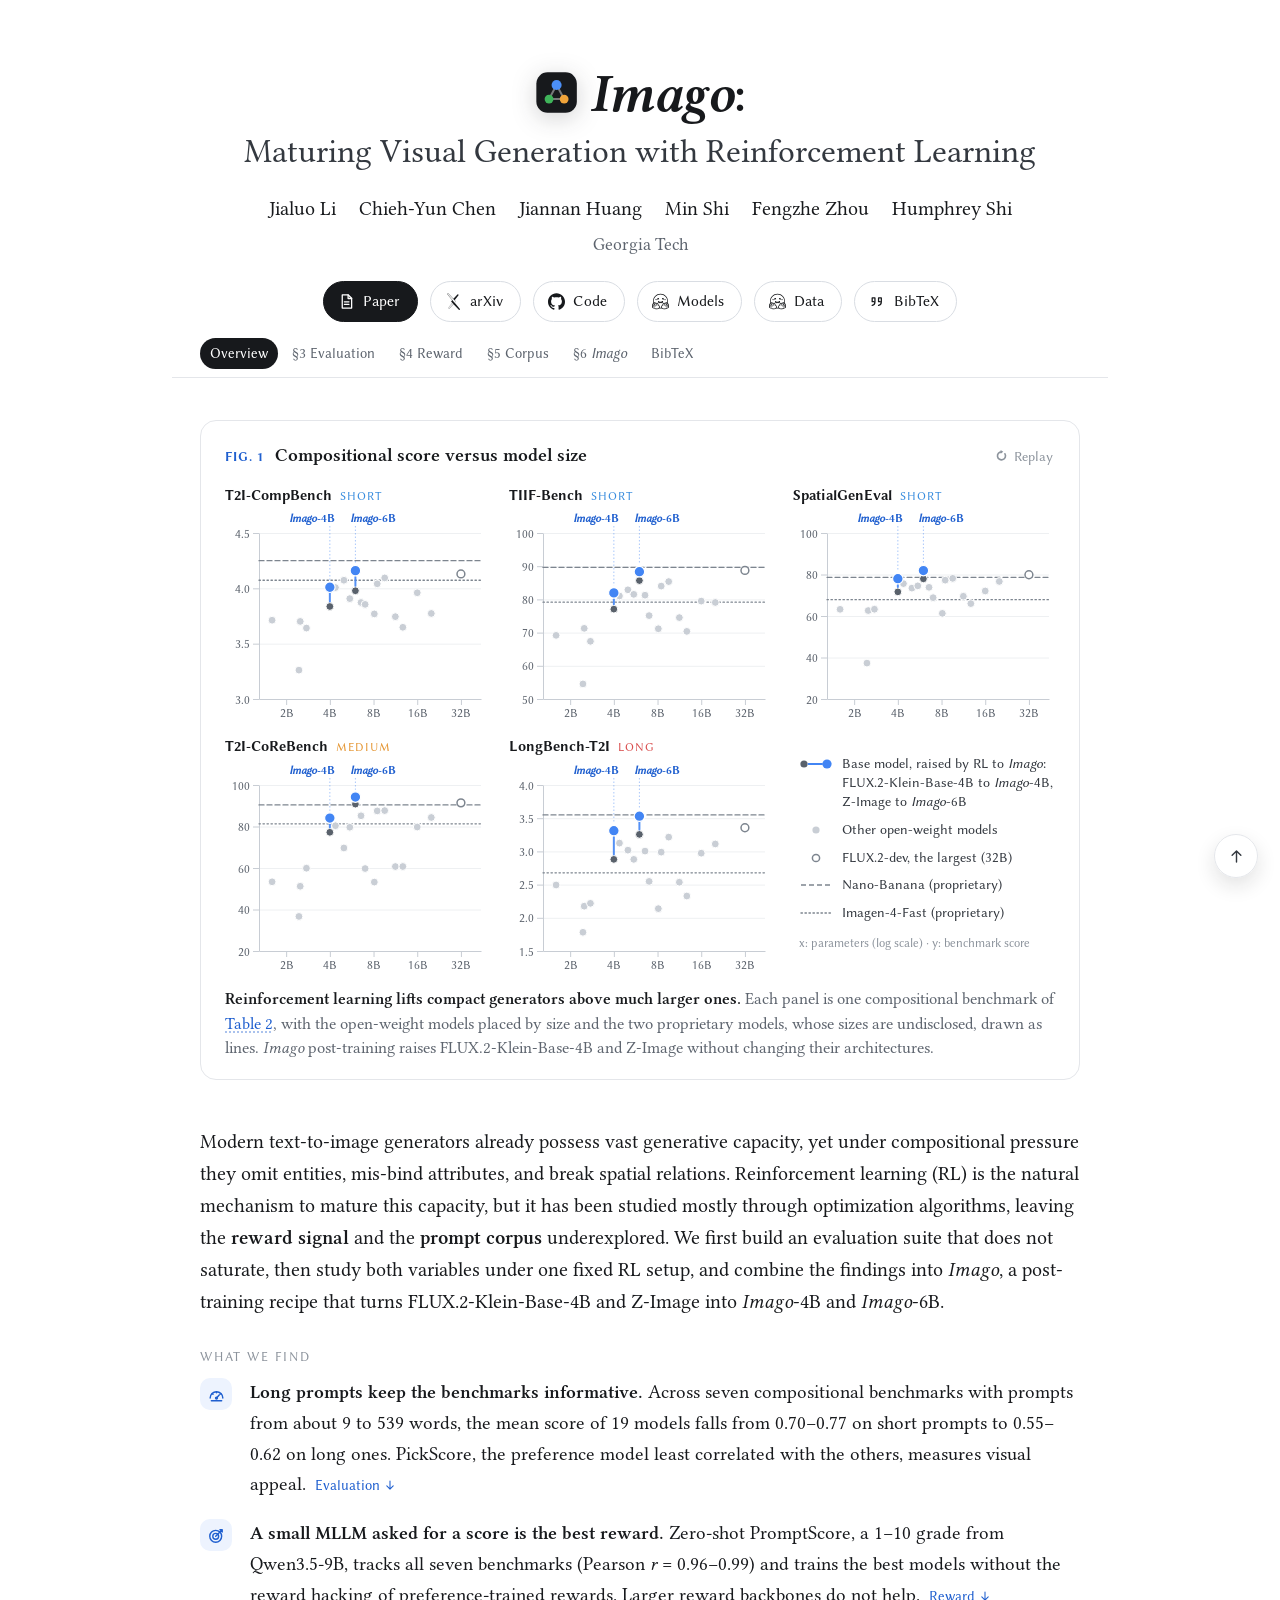
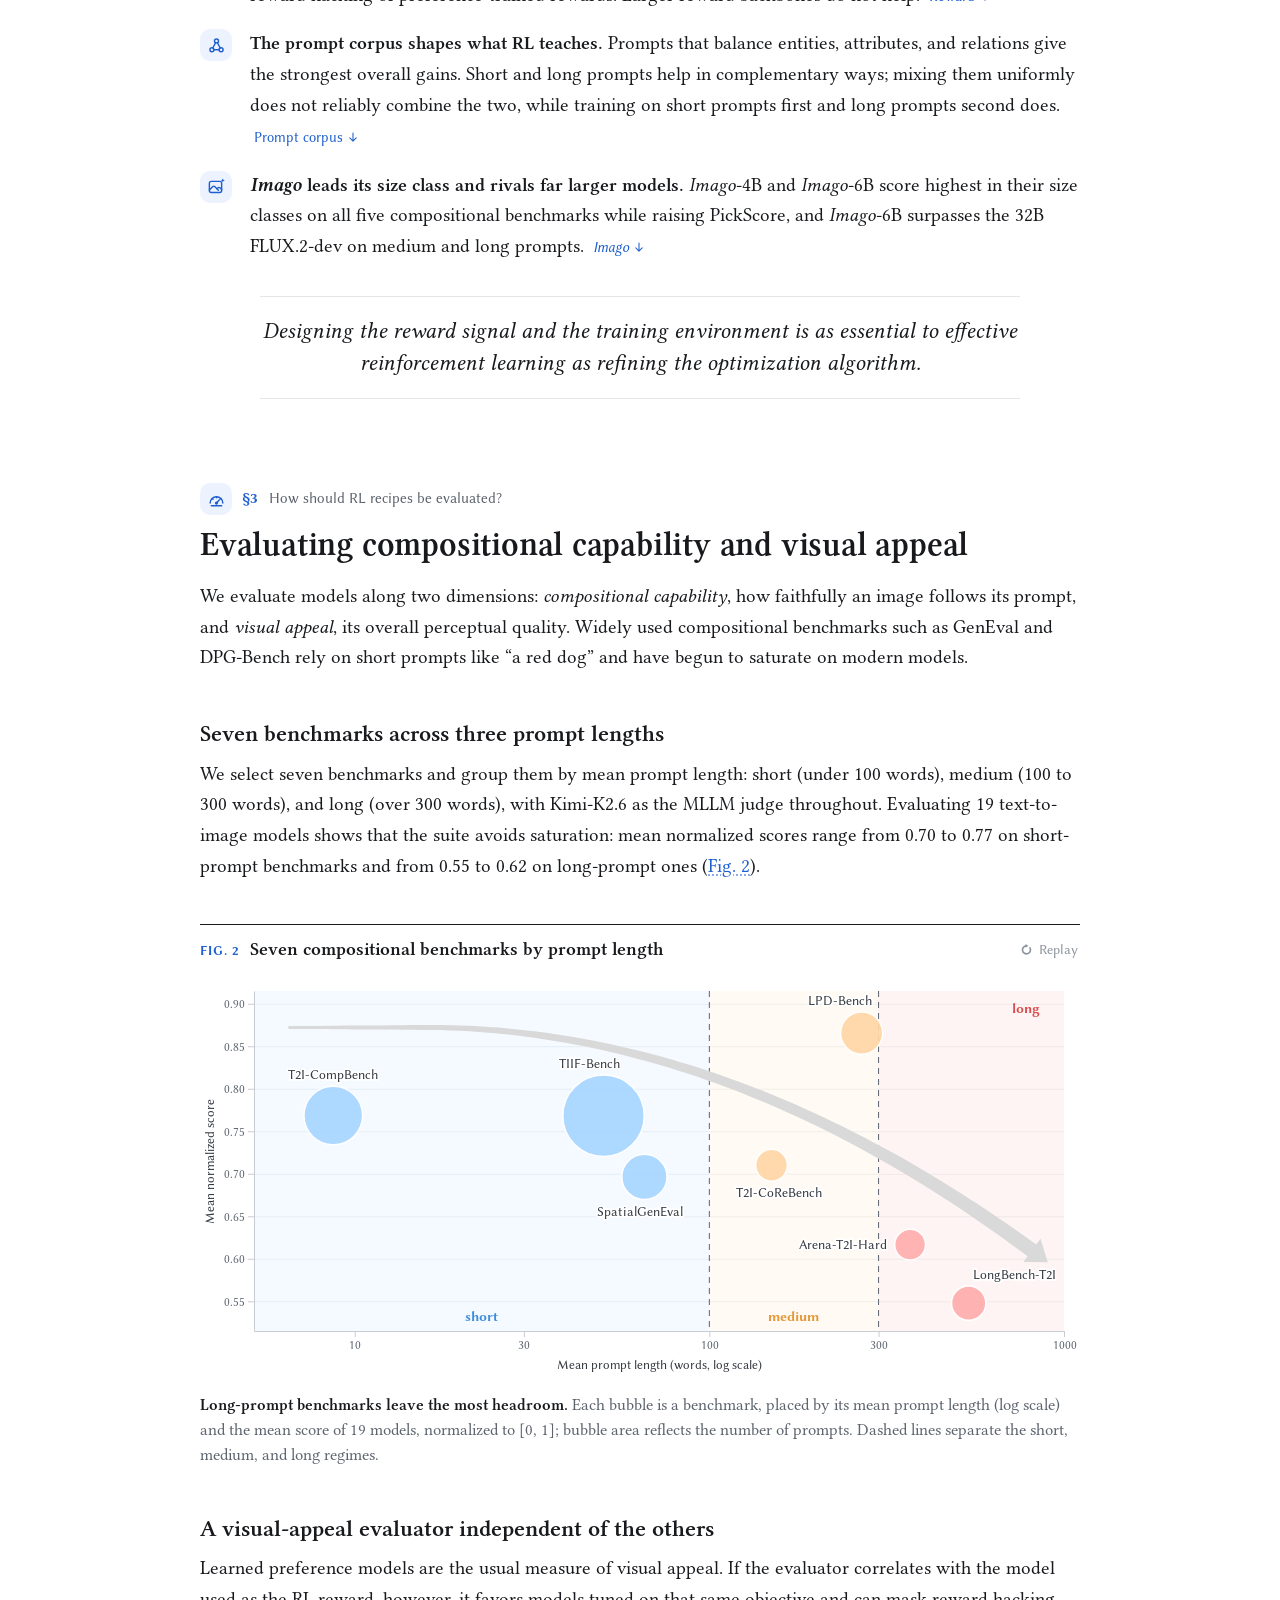
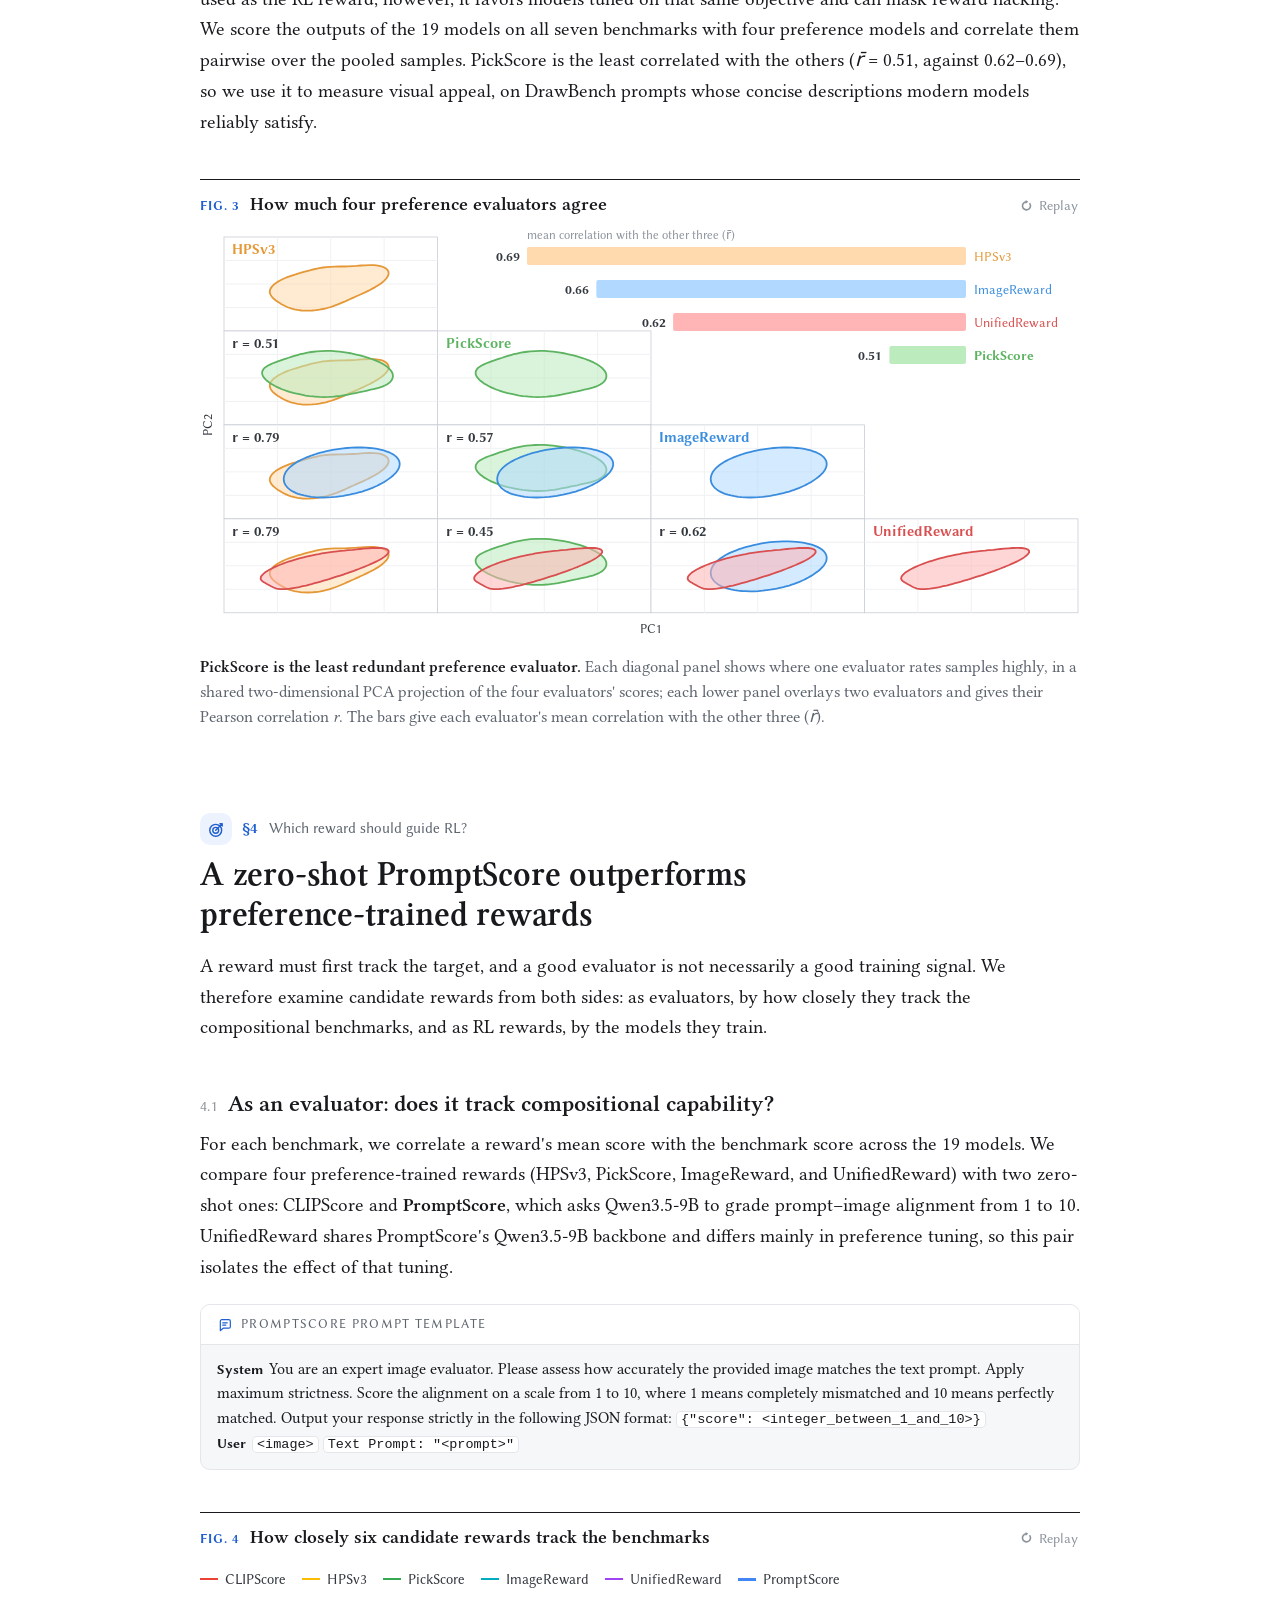
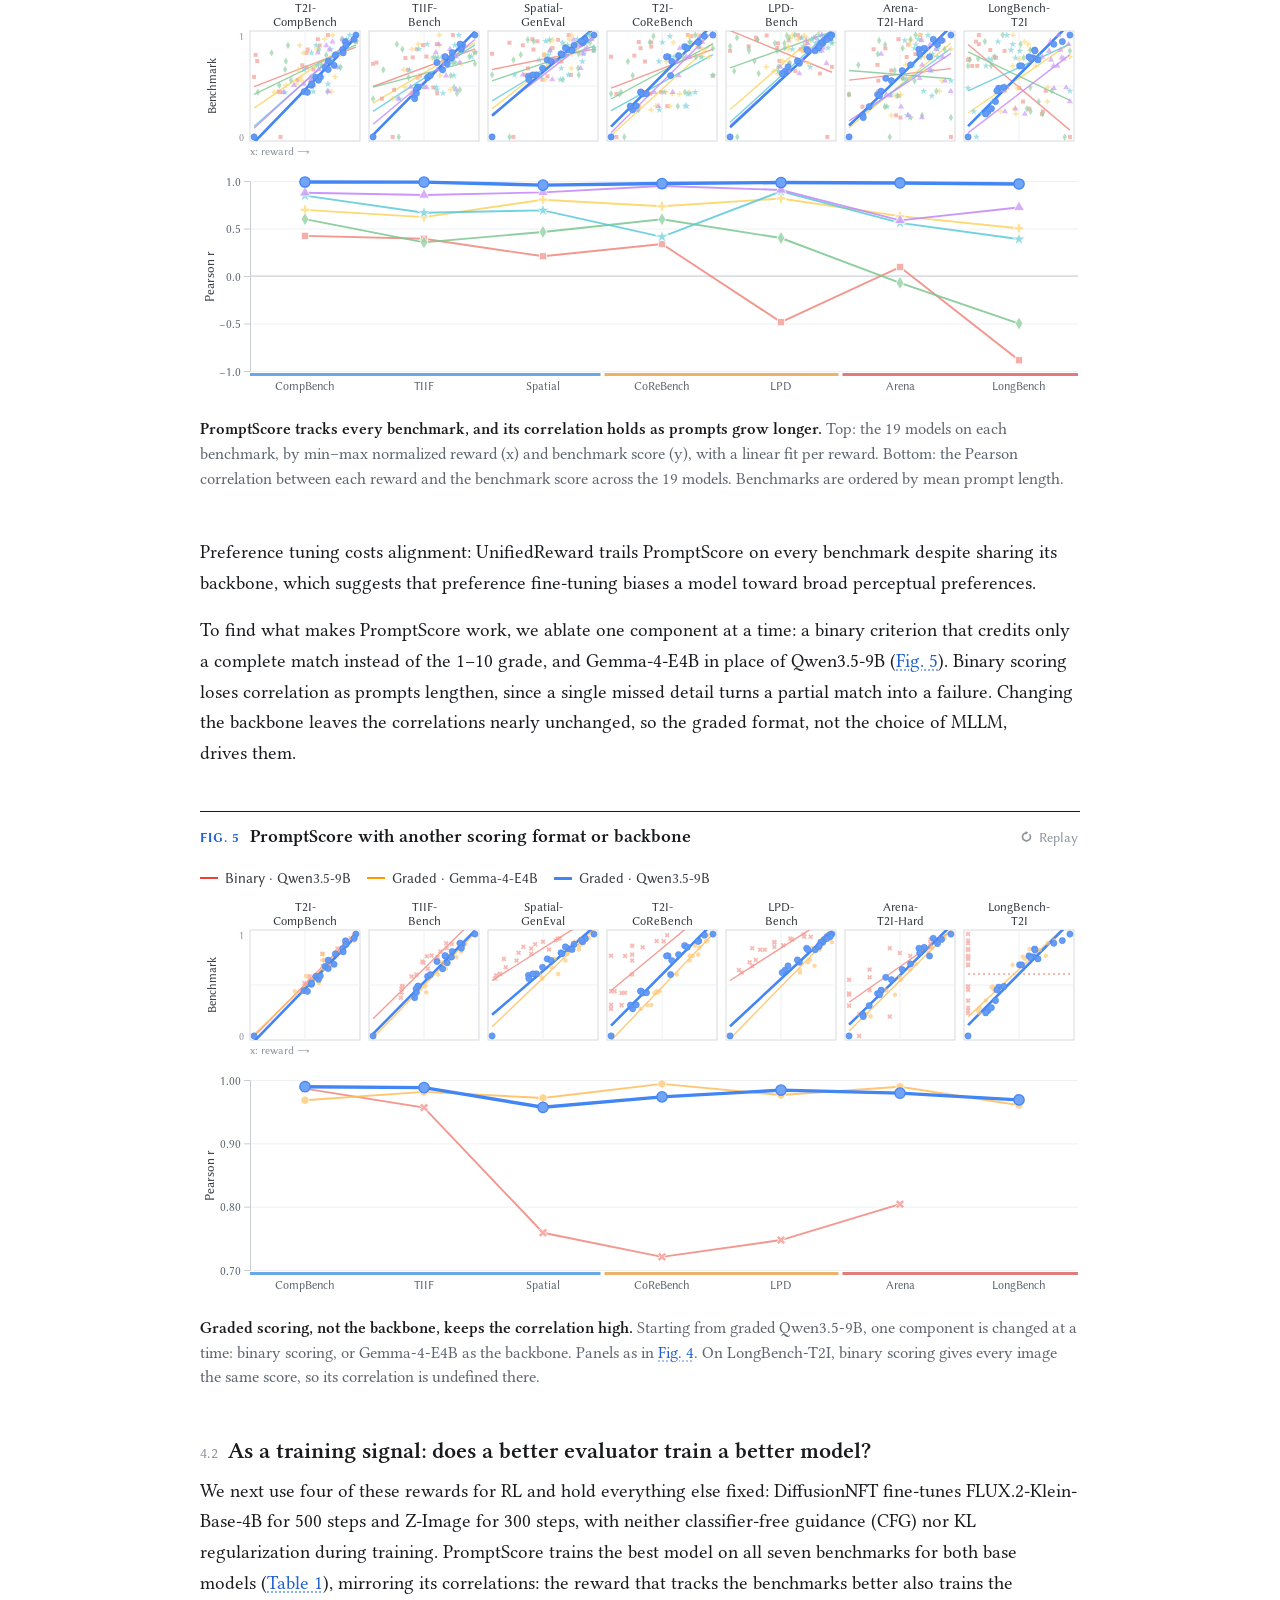
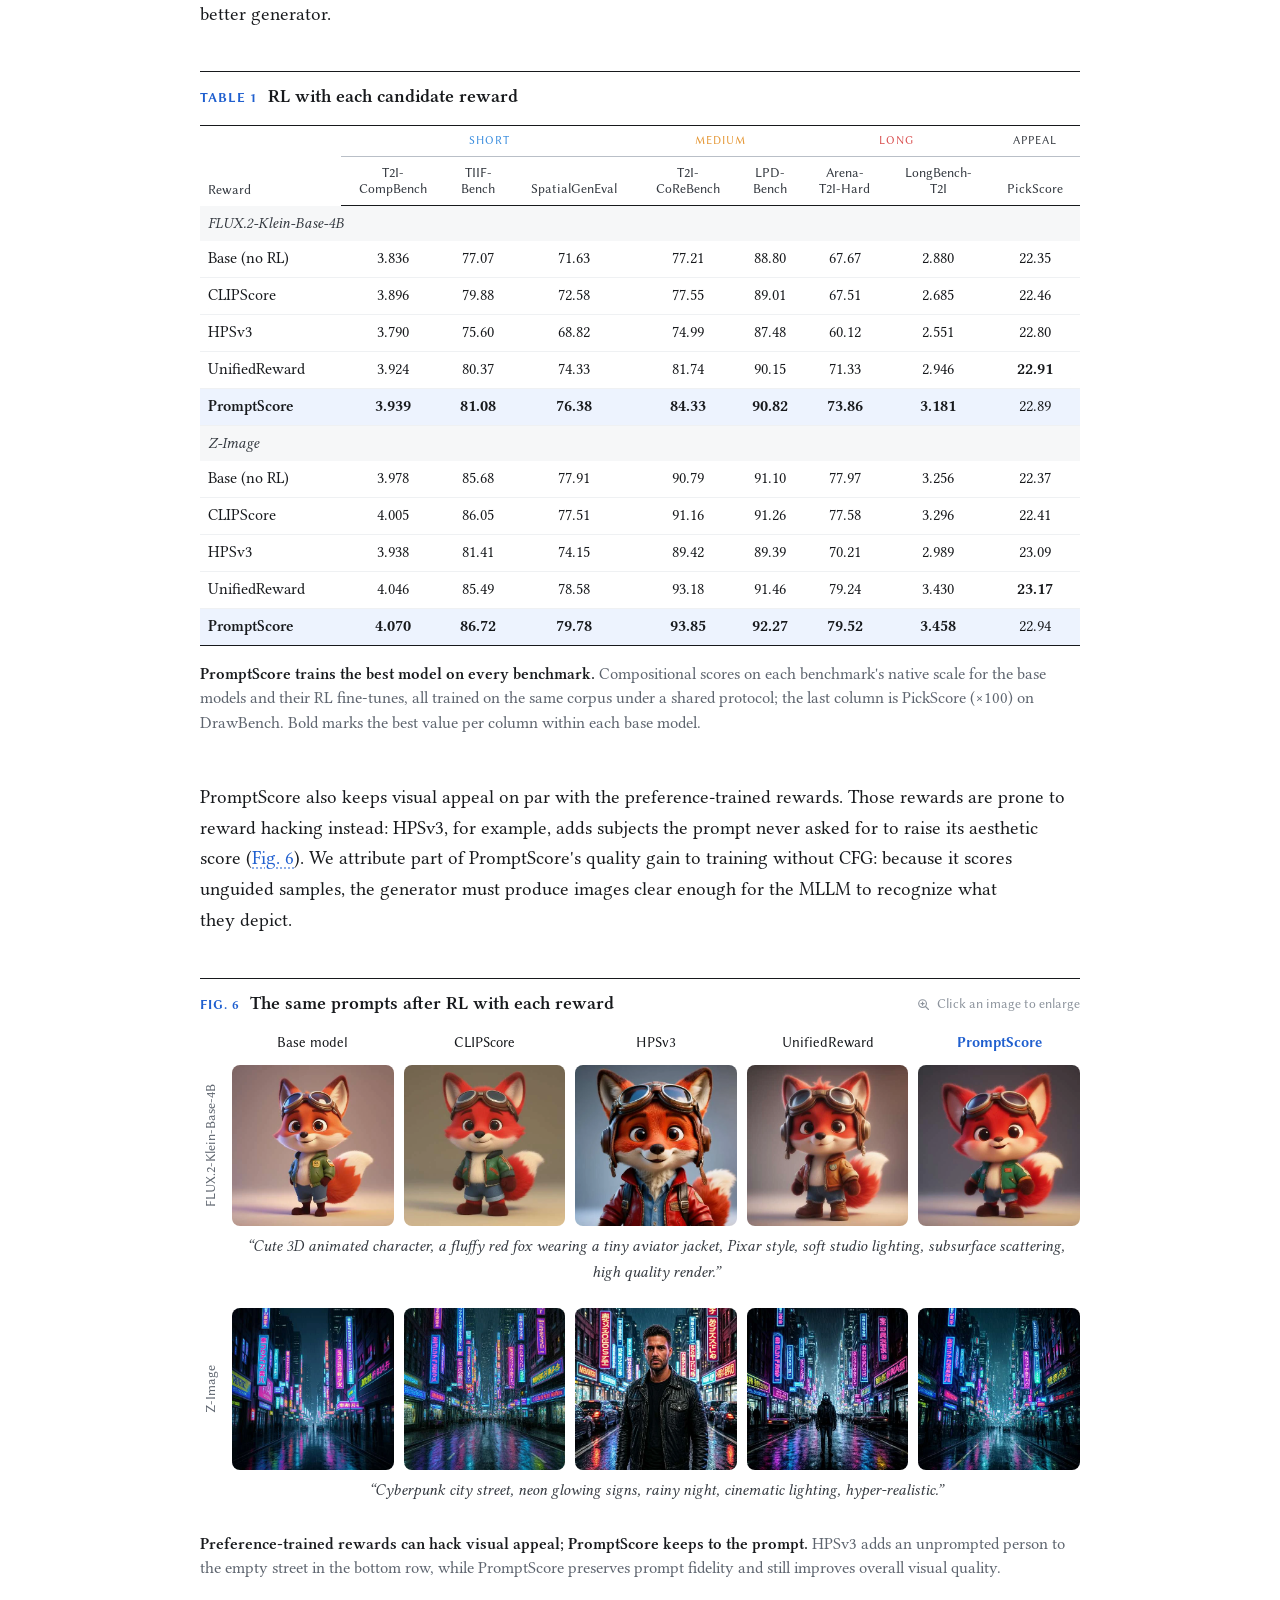
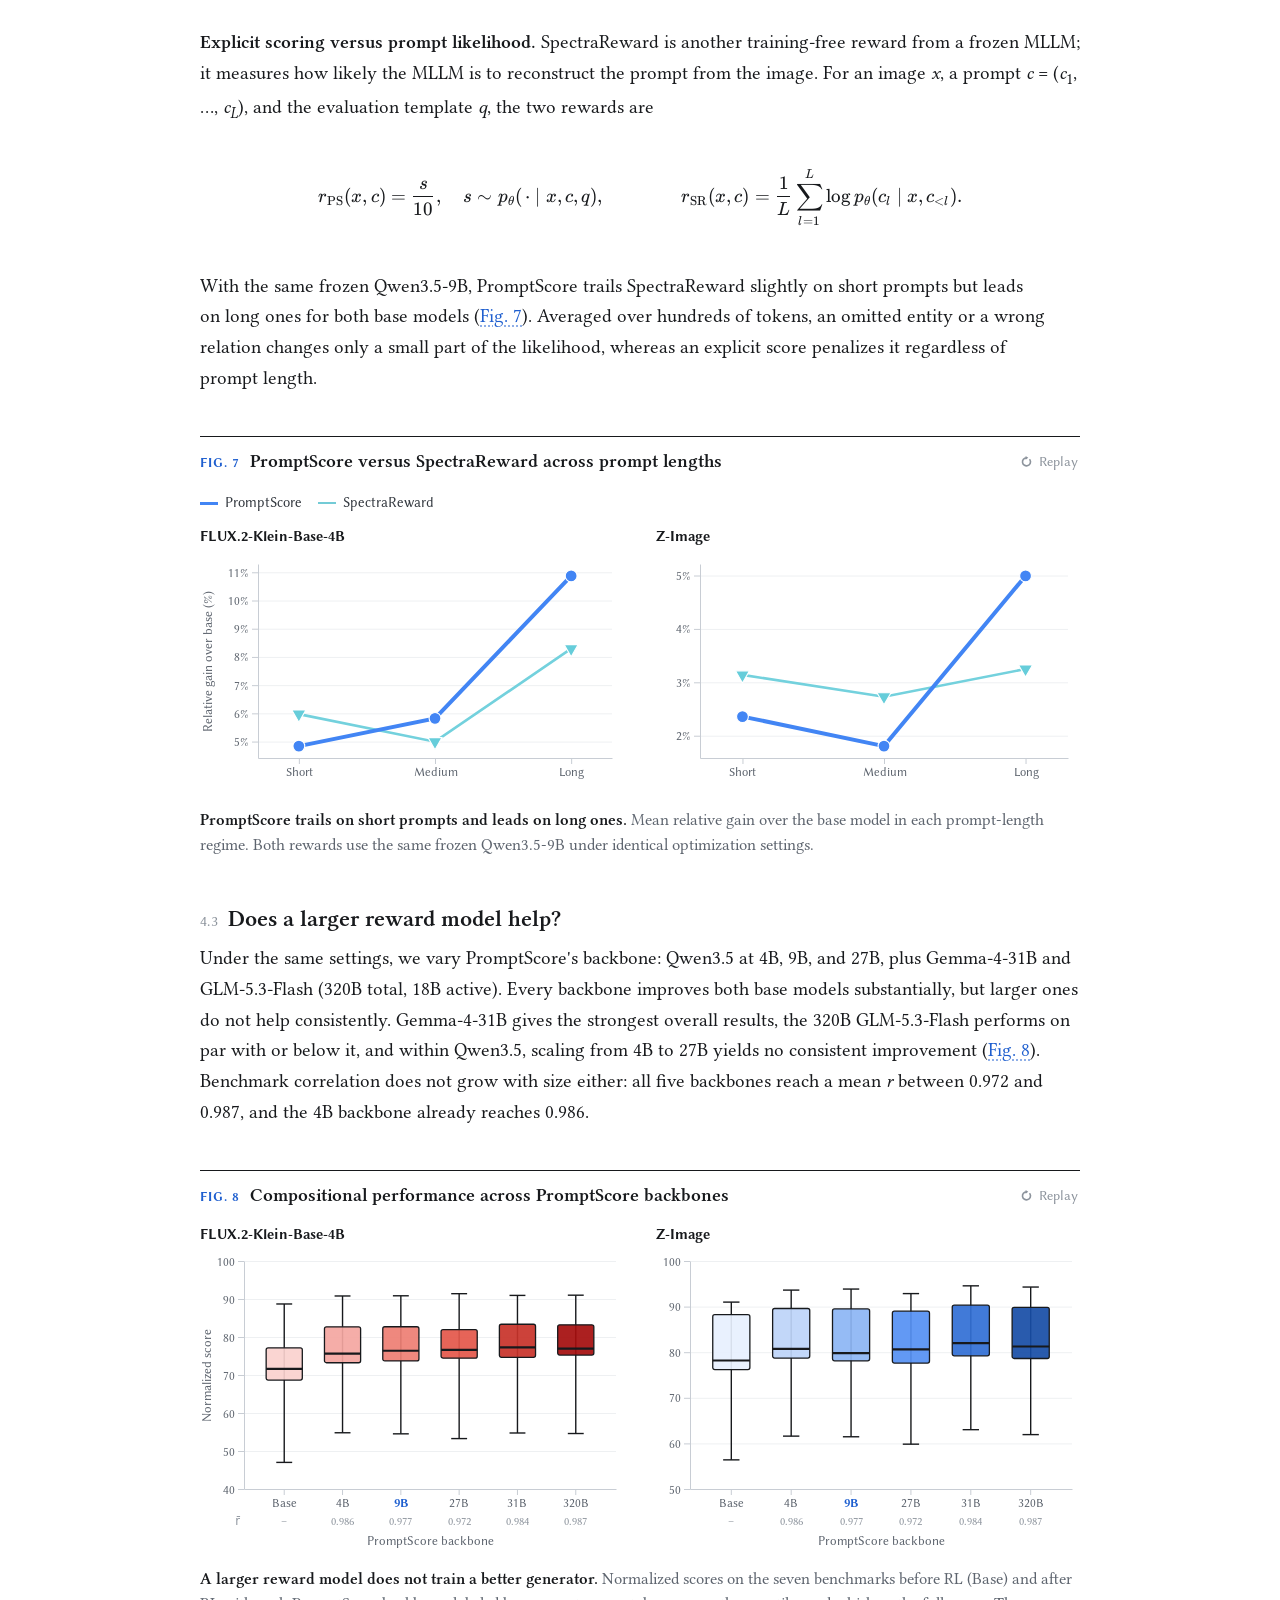
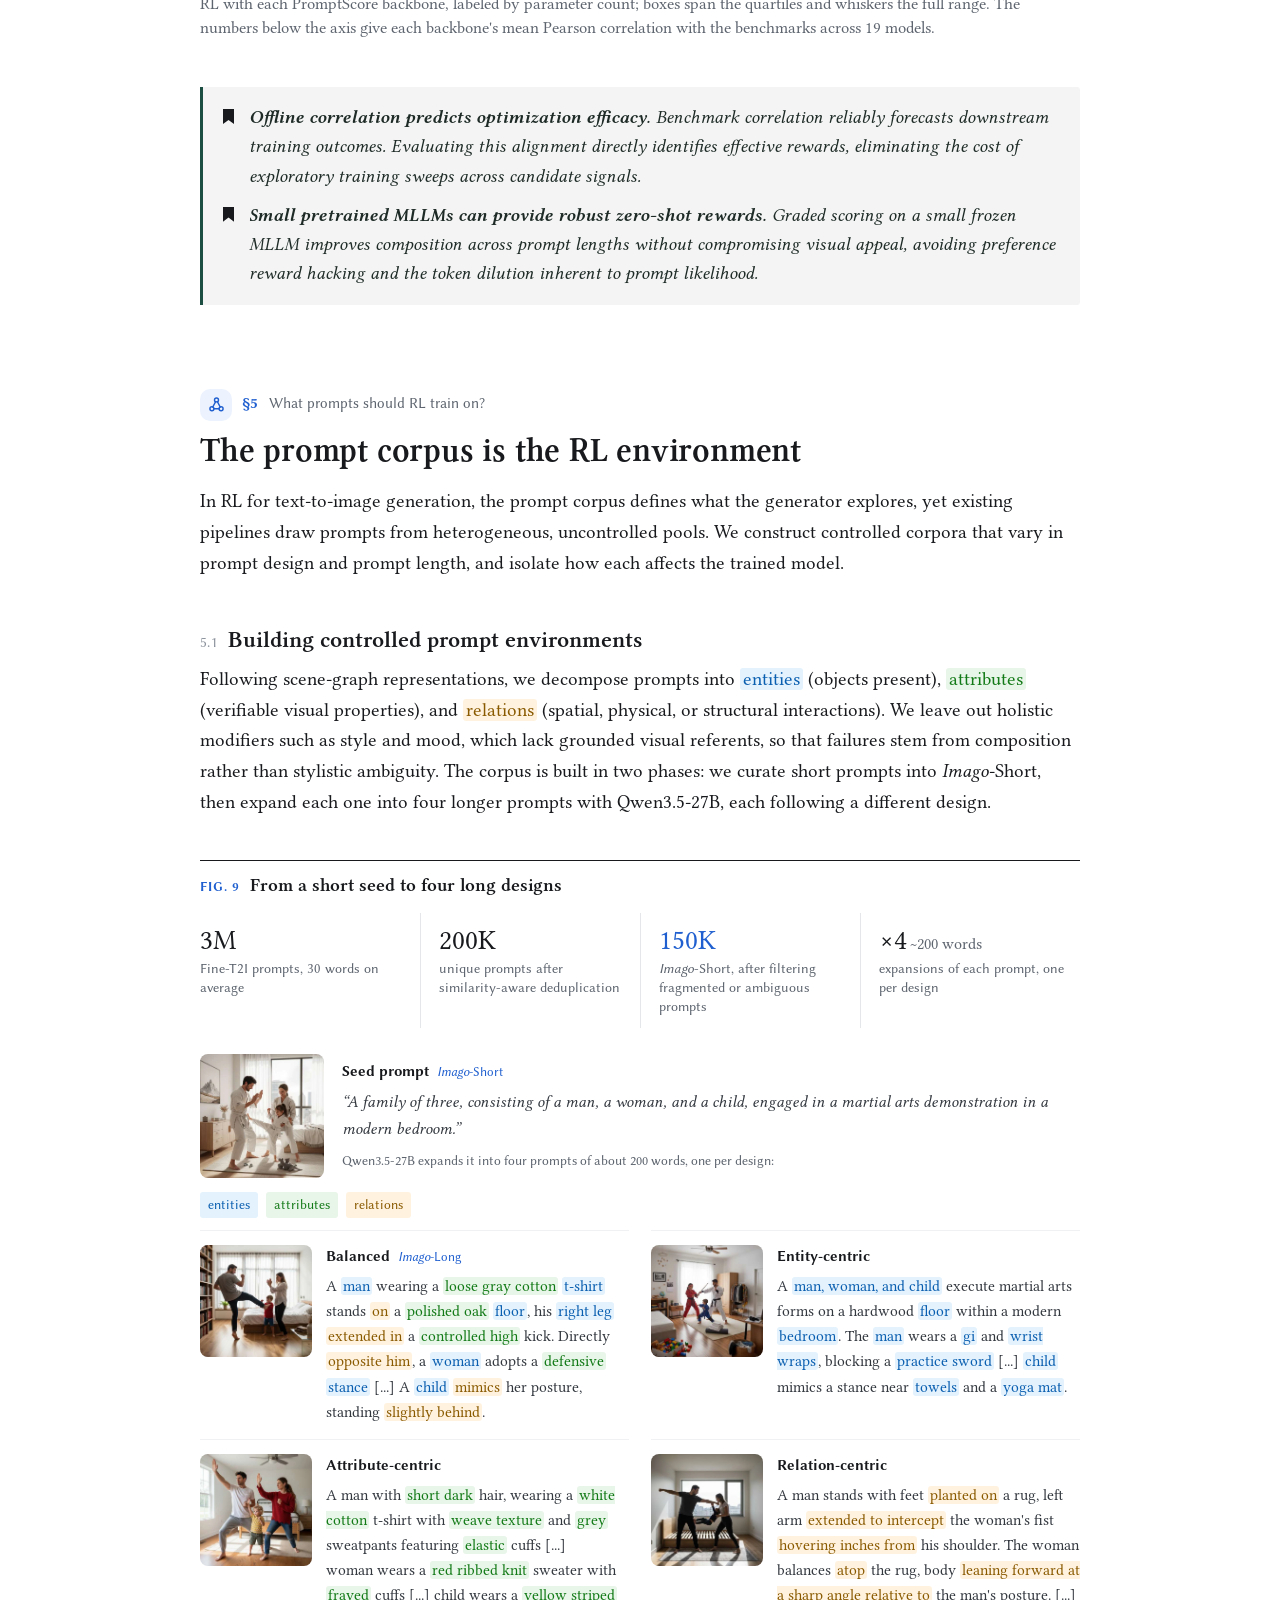
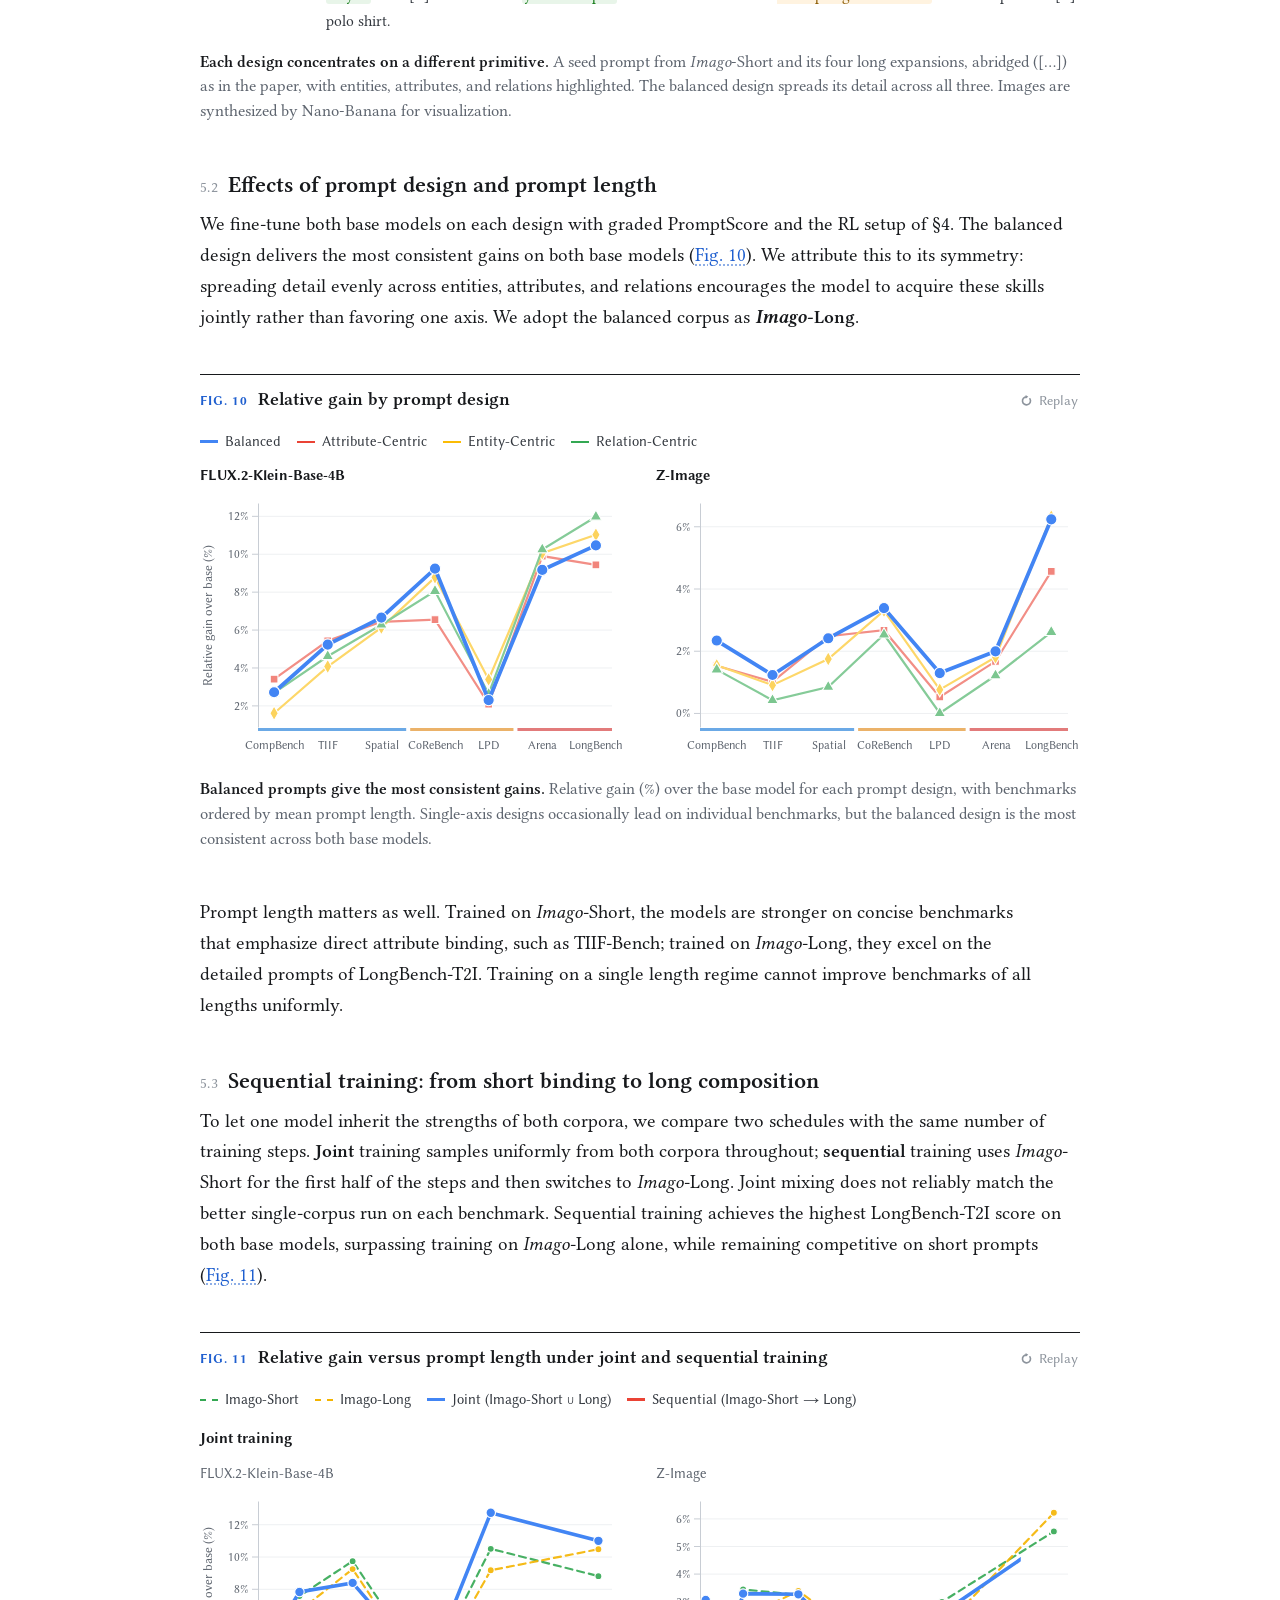
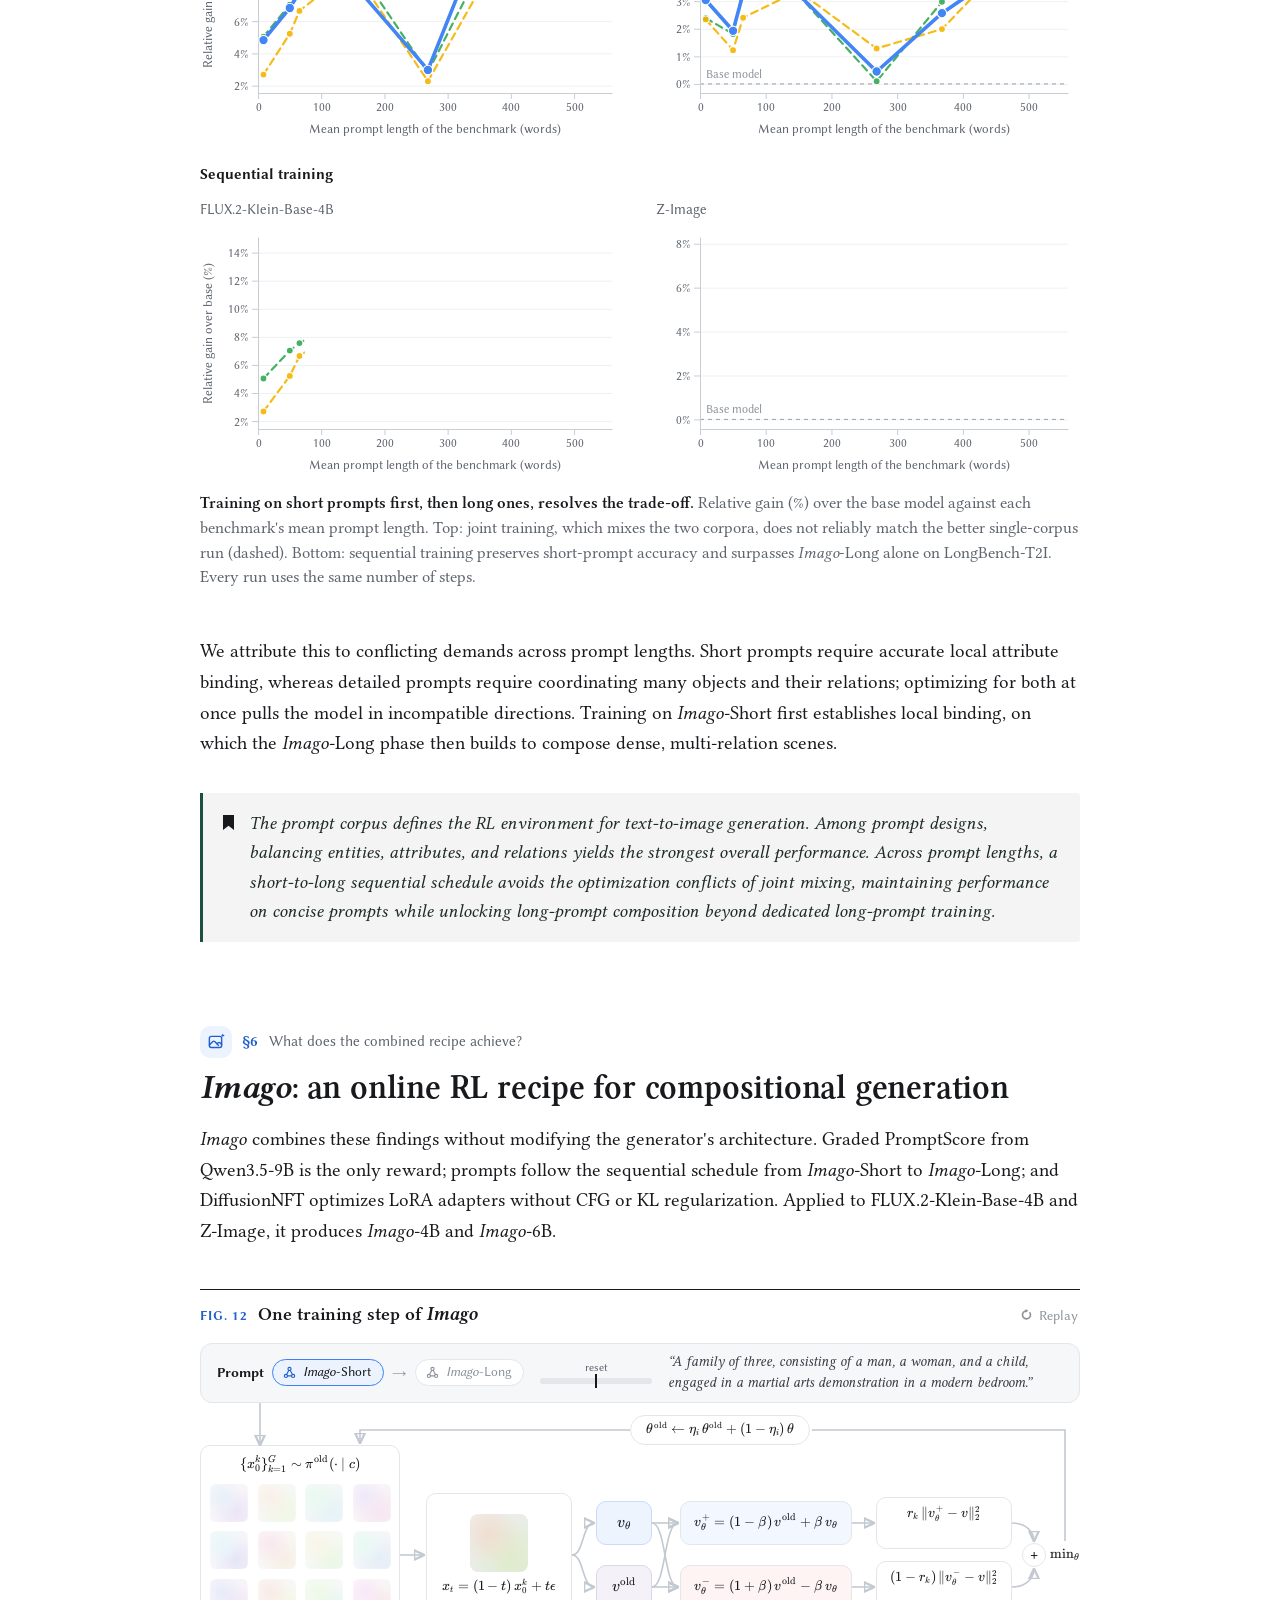
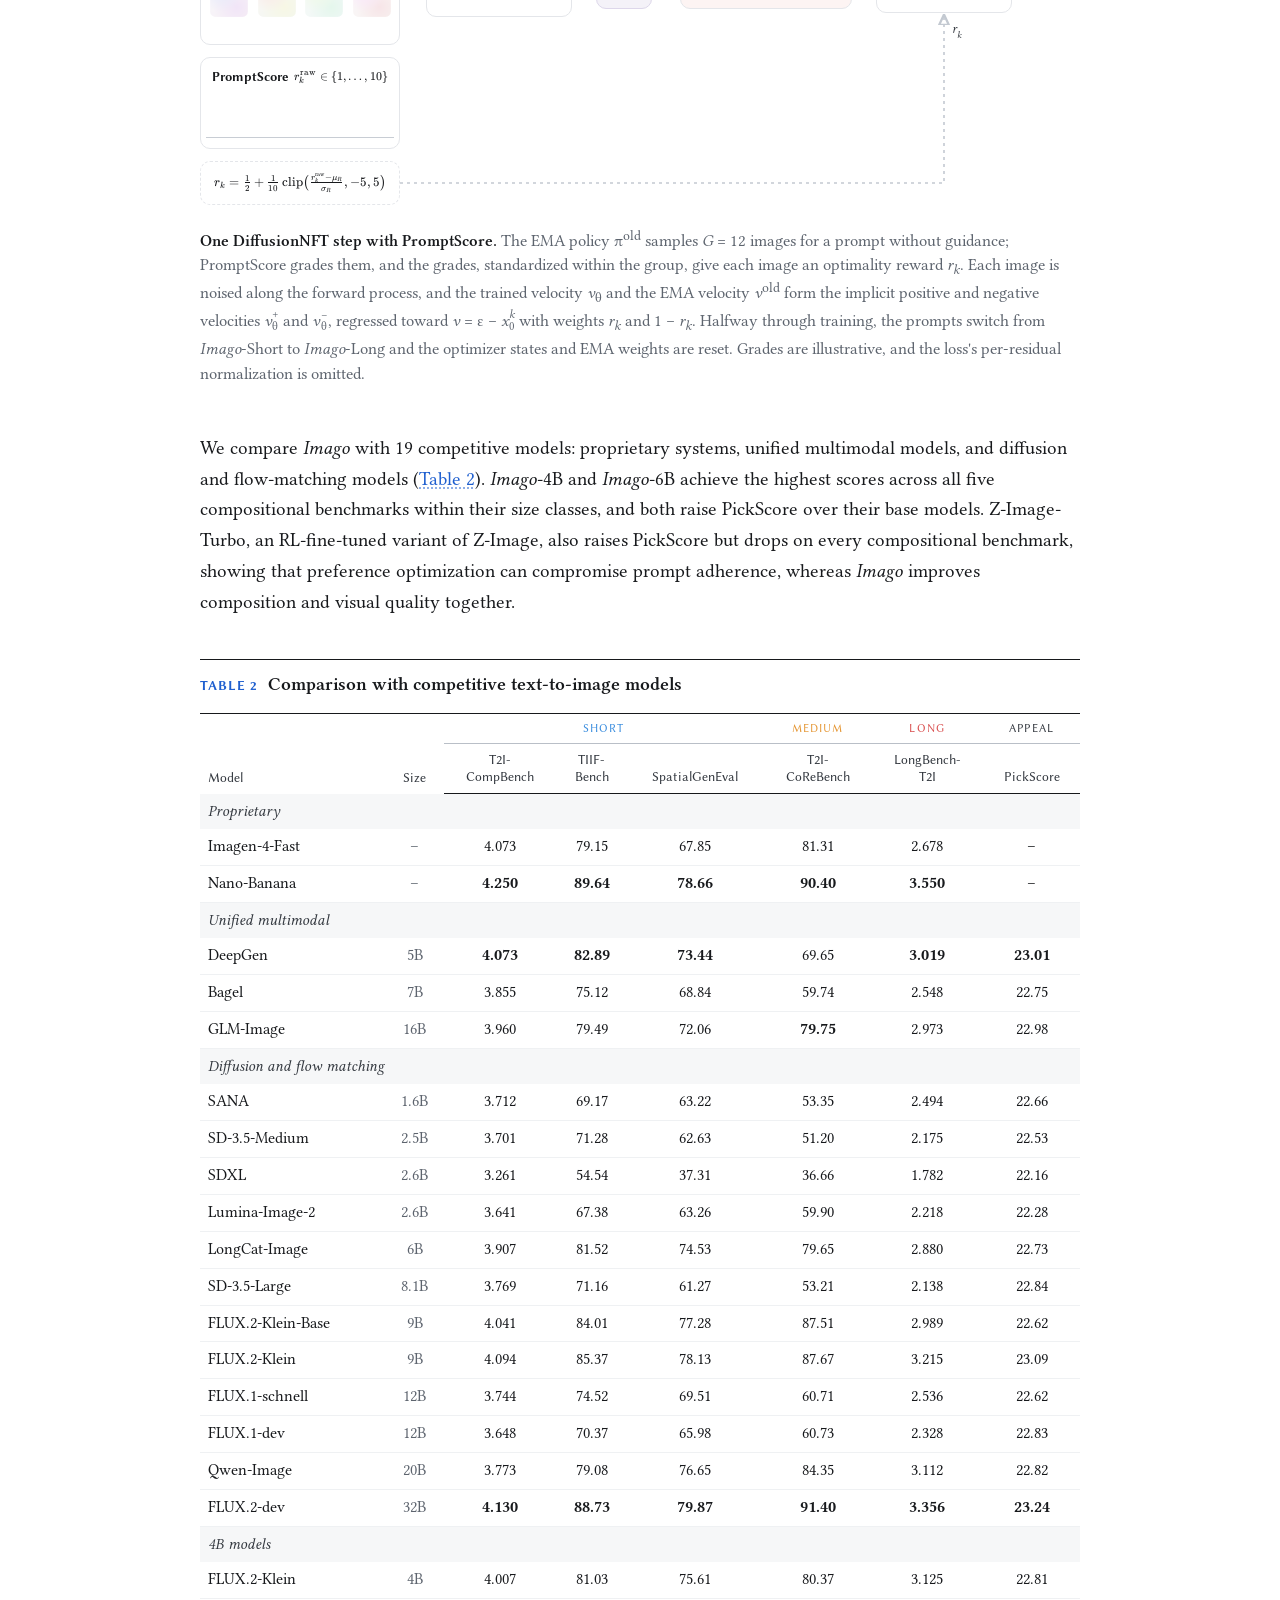
==== commit fdd61763: "Icons, link buttons, richer interactions; Fig. 10-12 fixes" ====
--- a/imago/index.html
+++ b/imago/index.html
@@ -34,7 +34,7 @@
 
 <!-- ===================================================================== header -->
 <header class="hero" id="top">
-  <h1><span class="name">Imago</span>:<span class="sub">Maturing Visual Generation with Reinforcement Learning</span></h1>
+  <h1><span class="emblem" aria-hidden="true"></span><span class="name">Imago</span>:<span class="sub">Maturing Visual Generation with Reinforcement Learning</span></h1>
   <div class="authors" id="authors"></div>
   <div class="affil" id="affil"></div>
   <nav class="links" id="links" aria-label="Paper links"></nav>
@@ -66,16 +66,16 @@
   <p class="lead">Modern text-to-image generators already possess vast generative capacity, yet under compositional pressure they omit entities, mis-bind attributes, and break spatial relations. Reinforcement learning (RL) is the natural mechanism to mature this capacity, but it has been studied mostly through optimization algorithms, leaving the <b>reward signal</b> and the <b>prompt corpus</b> underexplored. We first build an evaluation suite that does not saturate, then study both variables under one fixed RL setup, and combine the findings into <i>Imago</i>, a post-training recipe that turns FLUX.2-Klein-Base-4B and Z-Image into <i>Imago</i>-4B and <i>Imago</i>-6B.</p>
   <p class="findings-label">What we find</p>
   <ol class="findings">
-    <li><b>Long prompts keep the benchmarks informative.</b> Across seven compositional benchmarks with prompts from about 9 to 539 words, the mean score of 19 models falls from 0.70–0.77 on short prompts to 0.55–0.62 on long ones. PickScore, the preference model least correlated with the others, measures visual appeal. <a class="jump" href="#evaluation">Evaluation&nbsp;↓</a></li>
-    <li><b>A small MLLM asked for a score is the best reward.</b> Zero-shot PromptScore, a 1–10 grade from Qwen3.5-9B, tracks all seven benchmarks (Pearson <i>r</i> = 0.96–0.99) and trains the best models without the reward hacking of preference-trained rewards. Larger reward backbones do not help. <a class="jump" href="#reward">Reward&nbsp;↓</a></li>
-    <li><b>The prompt corpus shapes what RL teaches.</b> Prompts that balance entities, attributes, and relations give the strongest overall gains. Short and long prompts help in complementary ways; mixing them uniformly does not reliably combine the two, while training on short prompts first and long prompts second does. <a class="jump" href="#corpus">Prompt corpus&nbsp;↓</a></li>
-    <li><b><i>Imago</i> leads its size class and rivals far larger models.</b> <i>Imago</i>-4B and <i>Imago</i>-6B score highest in their size classes on all five compositional benchmarks while raising PickScore, and <i>Imago</i>-6B surpasses the 32B FLUX.2-dev on medium and long prompts. <a class="jump" href="#imago"><i>Imago</i>&nbsp;↓</a></li>
+    <li data-icon="evaluate"><b>Long prompts keep the benchmarks informative.</b> Across seven compositional benchmarks with prompts from about 9 to 539 words, the mean score of 19 models falls from 0.70–0.77 on short prompts to 0.55–0.62 on long ones. PickScore, the preference model least correlated with the others, measures visual appeal. <a class="jump" href="#evaluation">Evaluation&nbsp;↓</a></li>
+    <li data-icon="reward"><b>A small MLLM asked for a score is the best reward.</b> Zero-shot PromptScore, a 1–10 grade from Qwen3.5-9B, tracks all seven benchmarks (Pearson <i>r</i> = 0.96–0.99) and trains the best models without the reward hacking of preference-trained rewards. Larger reward backbones do not help. <a class="jump" href="#reward">Reward&nbsp;↓</a></li>
+    <li data-icon="corpus"><b>The prompt corpus shapes what RL teaches.</b> Prompts that balance entities, attributes, and relations give the strongest overall gains. Short and long prompts help in complementary ways; mixing them uniformly does not reliably combine the two, while training on short prompts first and long prompts second does. <a class="jump" href="#corpus">Prompt corpus&nbsp;↓</a></li>
+    <li data-icon="image"><b><i>Imago</i> leads its size class and rivals far larger models.</b> <i>Imago</i>-4B and <i>Imago</i>-6B score highest in their size classes on all five compositional benchmarks while raising PickScore, and <i>Imago</i>-6B surpasses the 32B FLUX.2-dev on medium and long prompts. <a class="jump" href="#imago"><i>Imago</i>&nbsp;↓</a></li>
   </ol>
   <p class="epigraph">Designing the reward signal and the training environment is as essential to effective reinforcement learning as refining the optimization algorithm.</p>
 </section>
 
 <!-- ===================================================================== §3 evaluation -->
-<section class="sec" id="evaluation">
+<section class="sec" id="evaluation" data-icon="evaluate">
   <p class="kicker"><span class="num">§3</span><span>How should RL recipes be evaluated?</span></p>
   <h2>Evaluating compositional capability and visual appeal</h2>
   <p>We evaluate models along two dimensions: <em>compositional capability</em>, how faithfully an image follows its prompt, and <em>visual appeal</em>, its overall perceptual quality. Widely used compositional benchmarks such as GenEval and DPG-Bench rely on short prompts like “a red dog” and have begun to saturate on modern models.</p>
@@ -106,7 +106,7 @@
 </section>
 
 <!-- ===================================================================== §4 reward -->
-<section class="sec" id="reward">
+<section class="sec" id="reward" data-icon="reward">
   <p class="kicker"><span class="num">§4</span><span>Which reward should guide RL?</span></p>
   <h2>A zero-shot PromptScore outperforms preference-trained rewards</h2>
   <p>A reward must first track the target, and a good evaluator is not necessarily a good training signal. We therefore examine candidate rewards from both sides: as evaluators, by how closely they track the compositional benchmarks, and as RL rewards, by the models they train.</p>
@@ -200,7 +200,7 @@
 </section>
 
 <!-- ===================================================================== §5 corpus -->
-<section class="sec" id="corpus">
+<section class="sec" id="corpus" data-icon="corpus">
   <p class="kicker"><span class="num">§5</span><span>What prompts should RL train on?</span></p>
   <h2>The prompt corpus is the RL environment</h2>
   <p>In RL for text-to-image generation, the prompt corpus defines what the generator explores, yet existing pipelines draw prompts from heterogeneous, uncontrolled pools. We construct controlled corpora that vary in prompt design and prompt length, and isolate how each affects the trained model.</p>
@@ -258,7 +258,7 @@
 </section>
 
 <!-- ===================================================================== §6 imago -->
-<section class="sec" id="imago">
+<section class="sec" id="imago" data-icon="image">
   <p class="kicker"><span class="num">§6</span><span>What does the combined recipe achieve?</span></p>
   <h2><i>Imago</i>: an online RL recipe for compositional generation</h2>
   <p><i>Imago</i> combines these findings without modifying the generator's architecture. Graded PromptScore from Qwen3.5-9B is the only reward; prompts follow the sequential schedule from <i>Imago</i>-Short to <i>Imago</i>-Long; and DiffusionNFT optimizes LoRA adapters without CFG or KL regularization. Applied to FLUX.2-Klein-Base-4B and Z-Image, it produces <i>Imago</i>-4B and <i>Imago</i>-6B.</p>
@@ -269,7 +269,7 @@
       <div class="fig-tools"><button class="replay" type="button"><svg viewBox="0 0 12 12" aria-hidden="true"><path d="M9.2 4.45A3.7 3.7 0 1 1 6 2.6" fill="none" stroke="currentColor" stroke-width="1.5" stroke-linecap="round"/><path d="M7.6 2.6L5.2 .85v3.5z" fill="currentColor"/></svg>Replay</button></div>
     </div>
     <div class="chart"></div>
-    <figcaption><b>Rollout, reward, update.</b> For each prompt, the EMA generator samples a group of <i>G</i> = 12 images without guidance. PromptScore grades each image, and the grades, normalized within the group, weight DiffusionNFT's implicit positive and negative velocity targets. Halfway through training, the prompts switch from <i>Imago</i>-Short to <i>Imago</i>-Long, and the optimizer states and EMA weights are reinitialized. The grades shown are illustrative.</figcaption>
+    <figcaption><b>One DiffusionNFT step with PromptScore.</b> The EMA policy π<sup>old</sup> samples <i>G</i> = 12 images for a prompt without guidance; PromptScore grades them, and the grades, standardized within the group, give each image an optimality reward <i>r<sub>k</sub></i>. Each image is noised along the forward process, and the trained velocity <i>v</i><sub>θ</sub> and the EMA velocity <i>v</i><sup>old</sup> form the implicit positive and negative velocities <i>v</i><span class="ss"><span>+</span><span>θ</span></span> and <i>v</i><span class="ss"><span>−</span><span>θ</span></span>, regressed toward <i>v</i> = ε − <i>x</i><span class="ss"><span><i>k</i></span><span>0</span></span> with weights <i>r<sub>k</sub></i> and 1 − <i>r<sub>k</sub></i>. Halfway through training, the prompts switch from <i>Imago</i>-Short to <i>Imago</i>-Long and the optimizer states and EMA weights are reset. Grades are illustrative, and the loss's per-residual normalization is omitted.</figcaption>
   </figure>
 
   <p>We compare <i>Imago</i> with 19 competitive models: proprietary systems, unified multimodal models, and diffusion and flow-matching models (<a class="ref" data-ref="tab-main"></a>). <i>Imago</i>-4B and <i>Imago</i>-6B achieve the highest scores across all five compositional benchmarks within their size classes, and both raise PickScore over their base models. Z-Image-Turbo, an RL-fine-tuned variant of Z-Image, also raises PickScore but drops on every compositional benchmark, showing that preference optimization can compromise prompt adherence, whereas <i>Imago</i> improves composition and visual quality together.</p>
@@ -296,6 +296,7 @@
   <figure id="fig-appeal4b" data-fig="appeal" data-model="4b">
     <div class="fig-head">
       <h4 class="fig-title"><span class="fn"></span>Visual appeal: <i>Imago</i>-4B and FLUX.2-Klein-Base-4B</h4>
+      <div class="fig-tools"><span class="hint">Click an image to enlarge</span></div>
     </div>
     <div class="mosaic-mount"></div>
     <figcaption><b><i>Imago</i>-4B improves visual appeal without changing the style.</b> Across portraits, watercolor landscapes, textured paintings, 3D character renders, and atmospheric lighting scenes, <i>Imago</i>-4B improves textural details, lighting coherence, and surface definition. Images are laid out as in the paper; click one to compare it with its pair.</figcaption>
@@ -304,6 +305,7 @@
   <figure id="fig-appeal6b" data-fig="appeal" data-model="6b">
     <div class="fig-head">
       <h4 class="fig-title"><span class="fn"></span>Visual appeal: <i>Imago</i>-6B and Z-Image</h4>
+      <div class="fig-tools"><span class="hint">Click an image to enlarge</span></div>
     </div>
     <div class="mosaic-mount"></div>
     <figcaption><b><i>Imago</i>-6B sharpens geometry, materials, and edges.</b> Across stylized illustrations, papercraft, nature photography, and graphic compositions, <i>Imago</i>-6B improves geometric definition, material realism, and edge clarity relative to Z-Image.</figcaption>
@@ -311,7 +313,7 @@
 </section>
 
 <!-- ===================================================================== citation -->
-<section class="sec" id="citation">
+<section class="sec" id="citation" data-icon="quote">
   <p class="kicker"><span class="num">Cite</span></p>
   <h2>BibTeX</h2>
   <div class="bib"><pre id="bibtex"></pre><button class="copy" type="button">Copy</button></div>
@@ -326,7 +328,7 @@
 <div class="tip" id="tip" role="status" aria-live="polite"></div>
 <div class="lightbox" id="lightbox" role="dialog" aria-modal="true" aria-label="Image comparison">
   <div class="lb-inner">
-    <div class="lb-head"><span class="lb-title"></span><button class="lb-close" type="button">Close</button></div>
+    <div class="lb-head"><span class="lb-title"></span><button class="lb-close" type="button" aria-label="Close"></button></div>
     <div class="lb-grid"></div>
     <p class="lb-note"></p>
   </div>
@@ -337,6 +339,7 @@
 <script src="static/data/paper-data.js"></script>
 <script src="static/data/site.js"></script>
 <script src="static/js/core.js"></script>
+<script src="static/js/icons.js"></script>
 <script src="static/js/charts.js"></script>
 <script src="static/js/tables.js"></script>
 <script src="static/js/visuals.js"></script>
--- a/imago/static/css/site.css
+++ b/imago/static/css/site.css
@@ -45,6 +45,7 @@
   --att: #009605;  --att-l: #e8f5e9;
   --rel: #b07f00;  --rel-l: #fff3e0;
   --hl: #e0261b;
+  --pace: 1; /* build-animation pace; core.js sets it from Imago.pace */
 
   --box-edge: #1c4e42;      /* the paper's insight box */
   --box-bg: #f3f4f3;
@@ -66,6 +67,8 @@
 b, strong { font-weight: 600; }
 em { font-style: italic; }
 sup { line-height: 0; }
+.ss { display: inline-block; vertical-align: -.3em; font-size: .72em; line-height: 1; margin-left: .04em; }
+.ss > span { display: block; }
 .nowrap { white-space: nowrap; }
 .sc { font-family: var(--sans); font-size: .82em; letter-spacing: .06em; text-transform: uppercase; }
 .imago { font-style: italic; }
@@ -79,25 +82,29 @@
   line-height: 1.1; letter-spacing: -0.012em; margin: 0 auto 22px; text-wrap: balance;
 }
 .hero h1 .name { font-style: italic; color: var(--ink); }
+.hero h1 .emblem { display: inline-block; width: .8em; height: .8em; vertical-align: -0.06em; margin-right: .2em; transition: transform .35s cubic-bezier(.2, .8, .2, 1); }
+.hero h1 .emblem svg { display: block; width: 100%; height: 100%; filter: drop-shadow(0 5px 12px rgba(23, 25, 28, .2)); }
+.hero h1:hover .emblem { transform: rotate(-8deg) scale(1.06); }
 .hero h1 .sub { display: block; font-weight: 400; font-size: .62em; letter-spacing: 0; margin-top: 10px; color: var(--ink-2); }
 .authors { font-size: 20px; line-height: 1.7; text-wrap: balance; }
 .authors span { white-space: nowrap; margin: 0 .45em; }
 .authors a { color: var(--ink); border-bottom: 1px solid transparent; transition: border-color .15s; }
 .authors a:hover { text-decoration: none; border-bottom-color: var(--blue); }
 .affil { color: var(--muted); font-size: 17.5px; margin: 4px 0 22px; }
-.links { display: flex; flex-wrap: wrap; justify-content: center; align-items: center; gap: 10px 14px; }
-.links .soon-note { font-family: var(--sans); font-size: 15px; color: var(--faint); }
+.links { display: flex; flex-wrap: wrap; justify-content: center; align-items: center; gap: 10px 12px; }
 .btn {
   display: inline-flex; align-items: center; gap: 8px; padding: 7px 17px 7px 14px; border-radius: 999px;
-  border: 1px solid #d9dde3; background: #fff; color: var(--ink); font-family: var(--sans); font-size: 15.5px;
-  transition: background .15s, border-color .15s, color .15s;
-}
-.btn svg { width: 17px; height: 17px; flex: none; }
-.btn:hover { text-decoration: none; background: var(--panel); border-color: #c6ccd4; }
+  border: 1px solid #d9dde3; background: #fff; color: var(--ink); font-family: var(--sans); font-size: 15.5px; cursor: pointer;
+  transition: background .15s, border-color .15s, color .15s, transform .2s cubic-bezier(.2, .8, .2, 1), box-shadow .2s;
+}
+.btn svg { width: 17px; height: 17px; flex: none; transition: color .2s, transform .2s; }
+.btn:hover { text-decoration: none; background: #fff; border-color: #c6ccd4; transform: translateY(-2px); box-shadow: 0 8px 18px rgba(23, 25, 28, .10); }
+.btn:hover svg { color: var(--brand, var(--blue-d)); transform: scale(1.08); }
+.btn:active { transform: translateY(0); box-shadow: none; }
+.btn:focus-visible { outline: 2px solid var(--blue); outline-offset: 2px; }
 .btn.primary { background: var(--ink); border-color: var(--ink); color: #fff; }
-.btn.primary:hover { background: #2c3138; }
-.btn.soon { color: var(--faint); cursor: default; }
-.btn.soon:hover { background: #fff; border-color: #d9dde3; }
+.btn.primary:hover { background: #2c3138; border-color: #2c3138; }
+.btn.primary:hover svg { color: #fff; }
 .btn .tag { font-size: 11.5px; letter-spacing: .05em; text-transform: uppercase; color: var(--faint); margin-left: 2px; }
 
 /* ------------------------------------------------------------------ teaser + summary */
@@ -107,17 +114,17 @@
 .summary .lead { font-size: 20px; line-height: 1.6; }
 .findings-label { font-family: var(--sans); font-size: 13px; letter-spacing: .14em; text-transform: uppercase; color: var(--faint); margin: 28px 0 10px; }
 .findings { list-style: none; padding: 0; margin: 0; counter-reset: f; }
-.findings li { position: relative; padding: 0 0 0 44px; margin: 0 0 16px; counter-increment: f; }
-.findings li::before {
-  content: "§" counter(f, decimal); position: absolute; left: 0; top: 2px;
-  font-family: var(--sans); font-size: 13.5px; color: var(--blue-d); letter-spacing: .02em;
-}
-.findings li:nth-child(1)::before { content: "§3"; }
-.findings li:nth-child(2)::before { content: "§4"; }
-.findings li:nth-child(3)::before { content: "§5"; }
-.findings li:nth-child(4)::before { content: "§6"; }
+.findings li { position: relative; padding: 0 0 0 50px; margin: 0 0 18px; }
+.findings li > .badge { position: absolute; left: 0; top: 1px; transition: transform .3s cubic-bezier(.2, .8, .2, 1), background .25s, color .25s; }
+.findings li:hover > .badge { transform: translateY(-2px) rotate(-6deg); background: var(--blue); color: #fff; }
 .findings b { color: var(--ink); }
 .jump { font-family: var(--sans); font-size: 14.5px; white-space: nowrap; margin-left: 4px; }
+.jump svg { width: 14px; height: 14px; vertical-align: -2px; margin-left: 3px; transition: transform .2s; }
+.jump:hover svg { transform: translateY(2px); }
+
+/* icon badges: sections and findings */
+.badge { display: inline-grid; place-items: center; width: 32px; height: 32px; border-radius: 10px; background: var(--blue-l); color: var(--blue-d); flex: none; }
+.badge svg { width: 19px; height: 19px; }
 .epigraph {
   margin: 34px auto 6px; padding: 18px 0; max-width: 760px; text-align: center; border-top: 1px solid var(--rule);
   border-bottom: 1px solid var(--rule); font-size: 22.5px; line-height: 1.45; font-style: italic; color: var(--ink);
@@ -125,7 +132,13 @@
 
 /* ------------------------------------------------------------------ sections */
 section.sec { margin-top: 84px; scroll-margin-top: 24px; }
-.kicker { font-family: var(--sans); font-size: 15px; color: var(--muted); margin: 0 0 6px; display: flex; gap: 10px; align-items: baseline; }
+.kicker { font-family: var(--sans); font-size: 15px; color: var(--muted); margin: 0 0 10px; display: flex; gap: 10px; align-items: center; }
+section.sec > h2 { position: relative; }
+.anchor { position: absolute; left: -38px; top: .12em; width: 28px; height: 28px; display: grid; place-items: center; border-radius: 8px; color: var(--faint); opacity: 0; transition: opacity .15s, background .15s, color .15s; }
+.anchor svg { width: 17px; height: 17px; }
+section.sec > h2:hover .anchor, .anchor:focus-visible { opacity: 1; }
+.anchor:hover { background: var(--panel); color: var(--blue-d); text-decoration: none; }
+@media (max-width: 1040px) { .anchor { display: none; } }
 .kicker .num { color: var(--blue-d); font-weight: 700; letter-spacing: .02em; }
 h2 { font-size: 34px; line-height: 1.17; font-weight: 600; letter-spacing: -0.006em; margin: 0 0 16px; text-wrap: balance; }
 h3 { font-size: 23.5px; line-height: 1.25; font-weight: 600; margin: 46px 0 10px; text-wrap: balance; }
@@ -149,7 +162,8 @@
   margin: 22px 0 26px; border: 1px solid var(--rule); border-radius: 10px; background: var(--panel);
   font-size: 16px; line-height: 1.55; overflow: hidden;
 }
-.template .t-head { font-family: var(--sans); font-size: 13px; letter-spacing: .1em; text-transform: uppercase; color: var(--muted); padding: 9px 16px; border-bottom: 1px solid var(--rule); background: #fff; }
+.template .t-head { display: flex; align-items: center; gap: 8px; font-family: var(--sans); font-size: 13px; letter-spacing: .1em; text-transform: uppercase; color: var(--muted); padding: 9px 16px; border-bottom: 1px solid var(--rule); background: #fff; }
+.template .t-head svg { width: 16px; height: 16px; color: var(--blue-d); }
 .template .t-body { padding: 12px 16px 13px; }
 .template .role { font-family: var(--sans); font-weight: 700; font-size: 14px; margin-right: 6px; }
 .template code { font-family: var(--mono); font-size: 13.5px; background: #fff; border: 1px solid var(--rule); border-radius: 4px; padding: 0 4px; }
@@ -170,7 +184,8 @@
 .fig-tools { display: flex; align-items: center; gap: 10px 14px; flex-wrap: wrap; }
 figcaption { font-size: 16.5px; line-height: 1.5; color: var(--muted); margin-top: 16px; text-wrap: pretty; }
 figcaption b { color: var(--ink); font-weight: 600; }
-.hint { font-family: var(--sans); font-size: 13.5px; color: var(--faint); }
+.hint { display: inline-flex; align-items: center; gap: 6px; font-family: var(--sans); font-size: 13.5px; color: var(--faint); }
+.hint svg { width: 15px; height: 15px; }
 
 /* segmented controls */
 .seg { display: inline-flex; padding: 3px; border-radius: 999px; background: #f1f2f4; gap: 2px; max-width: 100%; overflow-x: auto; scrollbar-width: none; }
@@ -187,7 +202,8 @@
   display: inline-flex; align-items: center; gap: 6px; border: 0; background: none; padding: 4px 2px;
   font-family: var(--sans); font-size: 14px; color: var(--faint); cursor: pointer;
 }
-.replay svg { width: 13px; height: 13px; }
+.replay svg { width: 13px; height: 13px; transition: transform .45s cubic-bezier(.2, .8, .2, 1); }
+.replay:hover svg { transform: rotate(-200deg); }
 .replay:hover { color: var(--ink); }
 
 /* legends */
@@ -202,25 +218,74 @@
 .chart { position: relative; width: 100%; }
 .chart svg, .panels svg { display: block; overflow: visible; font-family: var(--sans); }
 .axis { font-family: var(--sans); }
-.chart text { fill: var(--ink-2); font-size: 13px; }
+.chart text { font-size: 13px; }
+.chart text:not([fill]) { fill: var(--ink-2); }
 .axis path, .axis line { stroke: #c8cdd4; }
-.axis text { fill: var(--muted); font-size: 12.5px; }
+.axis text { font-size: 12.5px; }
+.axis text:not([fill]), .axis text[fill="currentColor"] { fill: var(--muted); }
 .axis-title { fill: var(--muted); font-size: 13px; }
 .grid line { stroke: #eef0f2; }
 .panels { display: grid; grid-template-columns: repeat(2, minmax(0, 1fr)); gap: 18px 32px; }
 .panel-title { font-family: var(--sans); font-size: 14.5px; color: var(--ink); margin: 0 0 4px; }
 .panel-title b { font-weight: 700; }
 
-/* tooltip */
+/* tooltip card */
 .tip {
-  position: fixed; z-index: 50; pointer-events: none; opacity: 0; transform: translateY(4px);
-  transition: opacity .12s, transform .12s; background: rgba(23, 25, 28, .94); color: #fff;
-  font-family: var(--sans); font-size: 13.5px; line-height: 1.45; padding: 8px 11px; border-radius: 8px;
-  max-width: 280px; box-shadow: 0 6px 22px rgba(0, 0, 0, .18);
+  position: fixed; z-index: 60; pointer-events: none; opacity: 0; transform: translateY(5px) scale(.98); transform-origin: 0 0;
+  transition: opacity .14s, transform .14s; background: rgba(255, 255, 255, .97); color: var(--ink); border: 1px solid #e1e4e8;
+  font-family: var(--sans); font-size: 13.5px; line-height: 1.4; padding: 10px 12px; border-radius: 12px; min-width: 170px; max-width: 370px;
+  box-shadow: 0 16px 36px rgba(17, 24, 39, .14), 0 2px 6px rgba(17, 24, 39, .06);
 }
 .tip.on { opacity: 1; transform: none; }
 .tip b { font-weight: 700; }
-.tip .s { color: #c5ccd5; }
+.tip .tc-h { display: flex; align-items: center; gap: 8px; font-weight: 700; font-size: 14px; line-height: 1.3; }
+.tip .tc-sw { width: 10px; height: 10px; border-radius: 3px; flex: none; }
+.tip .tc-sub { color: var(--faint); font-size: 12.5px; margin-top: 2px; }
+.tip .tc-rows { display: grid; grid-template-columns: minmax(0, 1fr) auto; column-gap: 14px; row-gap: 3px; margin-top: 8px; padding-top: 7px; border-top: 1px solid var(--rule-2); }
+.tip .tc-rows.has-bars { grid-template-columns: minmax(0, 1fr) 58px auto; }
+.tip .tc-r { display: contents; }
+.tip .tc-r .k { display: flex; align-items: flex-start; gap: 6px; min-width: 0; color: var(--muted); }
+.tip .tc-r .kt { min-width: 0; }
+.tip .tc-r .v { text-align: right; white-space: nowrap; color: var(--ink-2); font-variant-numeric: tabular-nums; }
+.tip .tc-r.on .k, .tip .tc-r.on .v { color: var(--ink); font-weight: 700; }
+.tip .tc-dot { width: 8px; height: 8px; border-radius: 50%; flex: none; margin-top: 5.5px; }
+.tip .tc-bar { align-self: center; height: 6px; border-radius: 3px; background: var(--rule-2); overflow: hidden; }
+.tip .tc-bar:empty { background: none; }
+.tip .tc-bar i { display: block; height: 100%; border-radius: 3px; background: var(--muted); }
+.tip .tc-note { margin-top: 7px; color: var(--faint); font-size: 12.5px; }
+.tip .tc-d { font-size: 11.5px; font-weight: 600; margin-left: 3px; }
+.tip .tc-d.up { color: #2f7d3a; }
+.tip .tc-d.dn { color: #c0392b; }
+.tip .tc-s { color: var(--faint); font-size: 12px; font-weight: 400; }
+
+/* hover focus inside charts: the focused mark stays, the rest fades */
+.chart svg [data-s], .panels svg [data-s] { transition: opacity .2s ease; }
+svg.focusing [data-s]:not(.on) { opacity: .1; }
+.chart .hit, .panels .hit { cursor: crosshair; }
+.sm-grid [data-m] { transition: opacity .2s ease; }
+.sm-grid.focusing [data-m]:not(.on) { opacity: .16; }
+.sm-grid.focusing circle[data-m].on { stroke: #17191c; stroke-width: 1.6px; }
+.ping { fill: none; stroke-width: 2; transform-box: fill-box; transform-origin: center; animation: ping 1.4s ease-out infinite; }
+@keyframes ping { from { transform: scale(1); opacity: .75; } to { transform: scale(2.7); opacity: 0; } }
+.ring { fill: none; stroke: #17191c; stroke-width: 1.6; }
+.xhair { stroke: #8c939c; stroke-width: 1.2; stroke-dasharray: 3 3; }
+.axis .tick text.on { fill: var(--ink) !important; font-weight: 700; }
+.bub { transform-box: fill-box; transform-origin: center; transition: opacity .2s, transform .25s cubic-bezier(.2, .8, .2, 1); cursor: pointer; }
+.bub.on { stroke: #17191c; stroke-width: 2; transform: scale(1.08); }
+.blab { transition: opacity .2s; }
+svg.focusing .bub:not(.on), svg.focusing .blab:not(.on) { opacity: .25; }
+text.blab.on { fill: var(--ink); font-weight: 700; }
+g.cell { transition: opacity .2s; cursor: pointer; }
+g.focusing > g.cell:not(.on) { opacity: .2; }
+g [data-name] { transition: opacity .2s; }
+g.focusing [data-name]:not(.on) { opacity: .22; }
+.colband { fill: #eef2f8; transition: opacity .15s; pointer-events: none; }
+.pframe { transition: stroke .15s; }
+.pframe.on { stroke: #17191c; stroke-width: 1.6; }
+.rline { pointer-events: none; }
+.chart .pt, .panels .pt { transition: d .15s; }
+.panels .box { transition: opacity .2s; cursor: pointer; }
+.panels.focusing .box:not(.on) { opacity: .3; }
 
 /* ------------------------------------------------------------------ tables (booktabs, as in the paper) */
 .table-wrap { overflow-x: auto; -webkit-overflow-scrolling: touch;
@@ -245,8 +310,15 @@
 .tbl tbody tr:not(.group):hover td { background: #f3f5f8; }
 .tbl tbody tr.ours:hover td { background: #e2ecfd; }
 .tbl .sz { color: var(--muted); }
+.tbl td.col-on { background: #f5f7fa; }
+.tbl tr.ours td.col-on { background: #e1eafd; }
+.tbl tbody tr.row-on td { background: #f1f4f8; }
+.tbl tbody tr.ours.row-on td { background: #dfe8fd; }
+.tbl td.cell-on, .tbl tr.row-on td.cell-on { background: #fff; box-shadow: inset 0 0 0 1.6px var(--blue); border-radius: 4px; color: var(--ink); }
+.tbl th { transition: color .15s; }
+.tbl th.col-on { color: var(--blue-d); font-weight: 700; }
 .tbl.reveal tbody tr { opacity: 0; transform: translateY(6px); }
-.tbl.reveal.in tbody tr { opacity: 1; transform: none; transition: opacity .45s ease, transform .45s ease; }
+.tbl.reveal.in tbody tr { opacity: 1; transform: none; transition: opacity calc(.45s * var(--pace)) ease, transform calc(.45s * var(--pace)) ease; }
 
 /* ------------------------------------------------------------------ image figures */
 .imgrid { display: grid; gap: 10px; }
@@ -257,10 +329,19 @@
 .imgrid .prompt .pm { display: none; font-style: normal; font-family: var(--sans); font-size: .9em; color: var(--muted); }
 .shot { align-self: start; }
 .shot { position: relative; margin: 0; overflow: hidden; border-radius: 8px; background: var(--panel); cursor: zoom-in; }
-.shot img { display: block; width: 100%; height: auto; transition: transform .5s cubic-bezier(.2, .7, .2, 1); }
+.shot img { display: block; width: 100%; height: auto; transition: transform .5s cubic-bezier(.2, .7, .2, 1), opacity .25s, filter .25s; }
+.zoom-badge { position: absolute; right: 7px; top: 7px; z-index: 2; width: 30px; height: 30px; border-radius: 50%; display: grid; place-items: center;
+  background: rgba(255, 255, 255, .94); color: var(--ink); box-shadow: 0 3px 10px rgba(0, 0, 0, .18); opacity: 0; transform: scale(.8);
+  transition: opacity .2s, transform .2s cubic-bezier(.2, .8, .2, 1); pointer-events: none; }
+.zoom-badge svg { width: 16px; height: 16px; }
+.shot:hover .zoom-badge, .tile:hover .zoom-badge { opacity: 1; transform: none; }
+.imgrid.focusing .shot:not(.on) img { opacity: .42; filter: saturate(.55); }
+.imgrid .colhead { transition: color .2s; }
+.imgrid .colhead.on { color: var(--ink); font-weight: 700; }
+.imgrid .colhead.ours.on { color: var(--blue-d); }
 .shot:hover img { transform: scale(1.025); }
 .fade-in { opacity: 0; transform: translateY(8px); }
-.fade-in.in { opacity: 1; transform: none; transition: opacity .6s ease, transform .6s ease; }
+.fade-in.in { opacity: 1; transform: none; transition: opacity calc(.6s * var(--pace)) ease, transform calc(.6s * var(--pace)) ease; }
 
 .pipeline { display: grid; grid-template-columns: repeat(4, minmax(0, 1fr)); gap: 0; margin: 4px 0 26px; font-family: var(--sans); }
 .pipe-step { position: relative; padding: 12px 14px 12px 0; }
@@ -303,15 +384,20 @@
 .seed-text { font-style: italic; font-size: 16.5px; }
 .seed-note { margin: 8px 0 0; font-family: var(--sans); font-size: 13.5px; color: var(--muted); }
 .sg-key { display: flex; gap: 8px; font-family: var(--sans); font-size: 13.5px; margin: 0 0 12px; }
-.sg-key .chip { cursor: default; padding: 2px 8px; }
+.sg-key .chip { cursor: default; padding: 2px 8px; transition: box-shadow .15s; }
+.sg-key .chip.on { box-shadow: 0 0 0 1.6px currentColor; }
+.dgrid .chip { cursor: default; }
+.dcard img { transition: transform .45s cubic-bezier(.2, .7, .2, 1); }
+.dcard:hover img { transform: scale(1.035); }
 .dgrid { display: grid; grid-template-columns: repeat(2, minmax(0, 1fr)); gap: 14px 22px; }
 .dcard { display: grid; grid-template-columns: 112px minmax(0, 1fr); gap: 14px; align-items: start; padding: 14px 0 0; border-top: 1px solid var(--rule-2); }
-.chip { border-radius: 3px; padding: 0 2px; transition: background-color .35s ease, color .35s ease; }
+.chip { border-radius: 3px; padding: 0 2px; transition: background-color calc(.35s * var(--pace)) ease, color calc(.35s * var(--pace)) ease; }
 .chip.entity { background: var(--ent-l); color: #0b5fb0; }
 .chip.attribute { background: var(--att-l); color: #127a16; }
 .chip.relation { background: var(--rel-l); color: #8a5a00; }
 .dgrid.paint .chip { background: transparent; color: inherit; }
 .dgrid.focus-entity .chip:not(.entity), .dgrid.focus-attribute .chip:not(.attribute), .dgrid.focus-relation .chip:not(.relation) { background: transparent; color: inherit; transition-delay: 0s !important; }
+.dgrid.painted .chip { transition: background-color .2s ease, color .2s ease !important; }
 
 /* ------------------------------------------------------------------ compositional examples (two halves, as in the paper) */
 .cp-head, .cp-halves { display: grid; grid-template-columns: repeat(2, minmax(0, 1fr)); gap: 0 26px; }
@@ -324,7 +410,14 @@
 .cp-reg i { width: 8px; height: 8px; border-radius: 50%; display: inline-block; }
 .cp-imgs { display: grid; grid-template-columns: 1fr 1fr; gap: 8px; }
 .cp-text { font-style: italic; font-size: 15px; line-height: 1.5; color: var(--ink-2); margin: 8px 0 0; }
-.cp-text .hl { color: var(--hl); font-weight: 600; }
+.cp-text .hl { color: var(--hl); font-weight: 600; border-radius: 3px; transition: background .2s, box-shadow .2s; }
+.cp-half.hl-on .cp-text .hl { background: #fde9e7; box-shadow: 0 0 0 2px #fde9e7; }
+.shot.pulse .callout { animation: callout-pulse 1.2s ease-in-out infinite; }
+@keyframes callout-pulse { 0%, 100% { box-shadow: 0 0 0 1px rgba(255, 255, 255, .55), 0 0 0 0 rgba(224, 38, 27, .5); } 50% { box-shadow: 0 0 0 1px rgba(255, 255, 255, .55), 0 0 0 6px rgba(224, 38, 27, .18); } }
+.callout { position: absolute; border: 3px solid var(--hl); border-radius: 2px; pointer-events: none; box-shadow: 0 0 0 1px rgba(255, 255, 255, .55); }
+.callout.thin { border-width: 2px; }
+.callouts .callout { opacity: 0; transform: scale(1.12); transition: opacity calc(.35s * var(--pace)) ease, transform calc(.45s * var(--pace)) cubic-bezier(.2, .8, .2, 1); }
+.callouts.in .callout { opacity: 1; transform: none; }
 
 /* ------------------------------------------------------------------ schedule panels: a title row per schedule */
 .panels .row-title { grid-column: 1 / -1; margin: 6px 0 -8px; font-family: var(--sans); font-size: 15px; font-weight: 700; color: var(--ink); }
@@ -342,26 +435,25 @@
 .lightbox.on { display: flex; }
 .lb-inner { background: #fff; border-radius: 14px; padding: 18px 20px 16px; max-width: min(1100px, 96vw); max-height: 94vh; overflow: auto; }
 .lb-head { display: flex; justify-content: space-between; align-items: baseline; gap: 16px; margin-bottom: 12px; font-family: var(--sans); font-size: 15px; }
-.lb-close { border: 0; background: var(--panel); border-radius: 999px; padding: 6px 12px; font-family: var(--sans); font-size: 14px; cursor: pointer; }
+.lb-close { border: 0; background: var(--panel); border-radius: 50%; width: 36px; height: 36px; padding: 0; display: grid; place-items: center; color: var(--ink-2); cursor: pointer; transition: background .15s, color .15s, transform .2s; }
+.lb-close svg { width: 18px; height: 18px; }
+.lb-close:hover { background: var(--ink); color: #fff; transform: rotate(90deg); }
 .lb-grid { display: grid; grid-template-columns: repeat(var(--n, 2), minmax(0, 1fr)); gap: 14px; }
 .lb-grid figure { margin: 0; }
 .lb-grid img { width: 100%; max-height: 72vh; object-fit: contain; display: block; border-radius: 8px; background: var(--panel); }
 .lb-grid figcaption { margin-top: 6px; font-family: var(--sans); font-size: 14px; text-align: center; color: var(--ink); }
 .lb-note { margin-top: 12px; font-style: italic; font-size: 15.5px; color: var(--ink-2); text-align: center; }
 
-/* ------------------------------------------------------------------ recipe schematic */
-.recipe svg text { font-family: var(--sans); }
-.recipe .node-title { font-size: 15px; font-weight: 700; fill: var(--ink); }
-.recipe .node-sub { font-size: 12.5px; fill: var(--muted); }
-
 /* ------------------------------------------------------------------ citation + footer */
 .bib { position: relative; margin: 14px 0 0; }
 .bib pre {
   margin: 0; padding: 18px 20px; background: var(--panel); border: 1px solid var(--rule); border-radius: 10px;
   font-family: var(--mono); font-size: 13.5px; line-height: 1.6; overflow-x: auto; color: var(--ink-2);
 }
-.bib .copy { position: absolute; top: 10px; right: 10px; border: 1px solid var(--rule); background: #fff; border-radius: 999px; padding: 5px 12px; font-family: var(--sans); font-size: 13.5px; cursor: pointer; }
-.bib .copy:hover { border-color: #c6ccd4; }
+.bib .copy { position: absolute; top: 10px; right: 10px; display: inline-flex; align-items: center; gap: 6px; border: 1px solid var(--rule); background: #fff; border-radius: 999px; padding: 5px 12px 5px 10px; font-family: var(--sans); font-size: 13.5px; color: var(--ink-2); cursor: pointer; transition: border-color .15s, color .15s, background .15s; }
+.bib .copy svg { width: 15px; height: 15px; }
+.bib .copy:hover { border-color: #c6ccd4; color: var(--ink); }
+.bib .copy.done { color: #2f7d3a; border-color: #b9dfc1; background: #f3faf4; }
 footer.foot { margin: 70px 0 0; padding: 26px 0 50px; border-top: 1px solid var(--rule); font-family: var(--sans); font-size: 14px; color: var(--faint); text-align: center; }
 
 /* ------------------------------------------------------------------ navigation */
@@ -428,65 +520,126 @@
   .fade-in, .tbl.reveal tbody tr, .callouts .callout { opacity: 1 !important; transform: none !important; }
 }
 
-/* ------------------------------------------------------------------ recipe schematic (one training step) */
-.rc { position: relative; display: grid; grid-template-columns: minmax(0, 1.15fr) 30px minmax(0, 1fr) 30px minmax(0, 1fr) 30px minmax(0, 1fr); align-items: start; font-family: var(--sans); }
-.rc-col { min-width: 0; }
-.rc-h { font-size: 15.5px; font-weight: 700; color: var(--ink); line-height: 1.25; }
-.rc-sub { font-size: 12.5px; color: var(--muted); line-height: 1.35; min-height: 34px; margin: 2px 0 10px; }
-.rc-sets { display: grid; gap: 6px; margin: 8px 0 12px; }
-.rc-set { border: 1px solid var(--rule); border-radius: 8px; padding: 6px 10px; opacity: .45; transition: border-color .35s, background .35s, opacity .35s; }
-.rc-set b { display: block; font-size: 14px; font-weight: 700; }
-.rc-set span { font-size: 12px; color: var(--muted); }
-.rc-set.on { opacity: 1; border-color: var(--blue); background: var(--blue-l); }
-.rc-time { position: relative; margin: 0 0 10px; padding-top: 21px; }
-.rc-track { position: relative; height: 6px; border-radius: 3px; background: var(--rule-2); }
-.rc-fill { position: absolute; left: 0; top: 0; bottom: 0; width: 0; border-radius: 3px; background: var(--blue); transition: width .9s cubic-bezier(.2, .7, .2, 1); }
-.rc-mid { position: absolute; left: 50%; top: -4px; width: 2px; height: 14px; background: var(--ink); transform: translateX(-1px); }
-.rc-tl { display: flex; justify-content: space-between; font-size: 11.5px; color: var(--faint); margin-top: 5px; }
-.rc-reset { position: absolute; left: 50%; top: 0; transform: translateX(-50%); white-space: nowrap; font-size: 11.5px; line-height: 1.2; color: var(--muted); padding: 2px 7px; border-radius: 4px; transition: background .3s, color .3s; pointer-events: none; }
-.rc-reset.on { color: #fff; background: var(--ink); }
-.rc-prompt { font-family: var(--serif); font-style: italic; font-size: 14.5px; line-height: 1.45; color: var(--ink-2); margin: 0; display: -webkit-box; -webkit-line-clamp: 4; -webkit-box-orient: vertical; overflow: hidden; transition: opacity .3s; }
-.rc-arrow { position: relative; height: 2px; margin-top: 92px; }
-.rc-arrow i { position: absolute; left: 5px; right: 9px; top: 0; height: 2px; background: #d3d7dc; transition: background .3s; }
-.rc-arrow i::after { content: ""; position: absolute; right: -8px; top: -4px; border-style: solid; border-width: 5px 0 5px 8px; border-color: transparent transparent transparent #d3d7dc; transition: border-color .3s; }
-.rc-arrow.on i { background: var(--blue); }
-.rc-arrow.on i::after { border-left-color: var(--blue); }
-.rc-tiles { display: grid; grid-template-columns: repeat(4, minmax(0, 1fr)); gap: 6px; }
-.rc-tile { position: relative; aspect-ratio: 1; border-radius: 6px; overflow: hidden; background: var(--panel); opacity: .16; transform: scale(.9); transition: opacity .3s, transform .3s, box-shadow .3s; }
-.rc-tile i { position: absolute; inset: 0; background: radial-gradient(circle at 32% 34%, hsl(var(--h) 62% 66%), transparent 56%), radial-gradient(circle at 70% 74%, hsl(calc(var(--h) + 50) 55% 60%), transparent 60%), linear-gradient(140deg, hsl(var(--h) 40% 86%), hsl(calc(var(--h) + 90) 35% 74%)); }
-.rc-tile.in { opacity: 1; transform: none; }
-.rc-tile b { position: absolute; right: 3px; bottom: 3px; min-width: 15px; text-align: center; font-size: 11.5px; font-weight: 700; line-height: 1; padding: 2px 3px; border-radius: 3px; background: rgba(255, 255, 255, .94); color: var(--ink); opacity: 0; transform: translateY(3px); transition: opacity .2s, transform .2s, background .3s, color .3s; }
-.rc-tile.scored b { opacity: 1; transform: none; }
-.rc-tile.pos { box-shadow: inset 0 0 0 2.5px var(--blue); }
-.rc-tile.neg { box-shadow: inset 0 0 0 2.5px #e6a39d; }
-.rc-tile.pos b { background: var(--blue); color: #fff; }
-.rc-bars { position: relative; display: flex; align-items: flex-end; gap: 3px; height: 116px; border-bottom: 1px solid #c8cdd4; padding-right: 40px; }
-.rc-bars span { flex: 1; height: 100%; display: flex; align-items: flex-end; }
-.rc-bars span i { display: block; width: 100%; height: 0; border-radius: 2px 2px 0 0; background: #c9ced5; transition: height .45s cubic-bezier(.2, .8, .2, 1), background .3s; }
-.rc-bars span.pos i { background: var(--blue); }
-.rc-bars span.neg i { background: #e6a39d; }
-.rc-mean { position: absolute; left: -4px; right: -4px; bottom: 0; height: 0; border-top: 1.5px dashed var(--ink); opacity: 0; transition: opacity .3s, bottom .35s; }
-.rc-mean::after { content: "group\Amean"; white-space: pre; position: absolute; right: 2px; top: -14px; font-size: 10.5px; line-height: 1.15; font-style: normal; color: var(--ink-2); text-align: right; }
-.rc-cap { font-size: 12.5px; color: var(--muted); margin-top: 7px; line-height: 1.35; }
-.rc-vel { font-size: 12.5px; line-height: 1.35; padding: 7px 9px; border-radius: 7px; border: 1px solid var(--rule); margin: 0 0 7px; color: var(--muted); transition: background .3s, border-color .3s, color .3s; }
-.rc-vel.pos.on { background: var(--blue-l); border-color: var(--blue); color: var(--ink); }
-.rc-vel.neg.on { background: #fdf1f0; border-color: #e6a39d; color: var(--ink); }
-.rc-ema { font-size: 12.5px; color: var(--muted); margin-top: 8px; transition: color .3s; line-height: 1.35; }
-.rc-ema.on { color: var(--ink); }
-.rc-loop { position: absolute; overflow: visible; }
-.rc-loop path { stroke: #d3d7dc; stroke-width: 1.6; stroke-dasharray: 5 4; transition: stroke .3s; }
-.rc-loop path.hd { fill: #d3d7dc; stroke: none; transition: fill .3s; }
-.rc-loop.on path { stroke: var(--blue); }
-.rc-loop.on path.hd { fill: var(--blue); }
-.rc-loop-lab { position: absolute; transform: translateX(-50%); font-size: 12px; color: var(--faint); background: #fff; padding: 0 8px; white-space: nowrap; transition: color .3s; }
-.rc-loop-lab.on { color: var(--blue-d); }
-@media (max-width: 760px) {
-  .rc { grid-template-columns: minmax(0, 1fr); row-gap: 4px; }
-  .rc-arrow { margin: 4px auto; width: 2px; height: 26px; }
-  .rc-arrow i { left: 0; right: auto; width: 2px; top: 2px; bottom: 6px; height: auto; }
-  .rc-arrow i::after { right: -4px; top: auto; bottom: -8px; border-width: 8px 5px 0 5px; border-color: #d3d7dc transparent transparent transparent; }
-  .rc-arrow.on i::after { border-color: var(--blue) transparent transparent transparent; }
-  .rc-sub { min-height: 0; }
-  .rc-tiles { grid-template-columns: repeat(6, minmax(0, 1fr)); }
-  .rc-bars { height: 90px; }
-}
+/* ------------------------------------------------------------------ one training step (after DiffusionNFT's diagram) */
+.nft { position: relative; font-family: var(--sans); }
+.nft.wide .nft-stage { position: relative; width: 880px; height: 470px; transform-origin: 0 0; }
+.nft.wide .nb { position: absolute; }
+.nb {
+  box-sizing: border-box; display: flex; flex-direction: column; align-items: center; justify-content: center; gap: 6px; padding: 6px 8px;
+  border: 1px solid var(--rule); border-radius: 10px; background: #fff; color: var(--ink); font-size: 13px; line-height: 1.2;
+  transition: border-color calc(.3s * var(--pace)), background calc(.3s * var(--pace)), box-shadow calc(.3s * var(--pace));
+}
+.nb .katex { font-size: 1.08em; }
+.nb.on { border-color: var(--blue); box-shadow: 0 0 0 3px rgba(59, 130, 246, .13); }
+.nb-prompt { flex-direction: row; justify-content: flex-start; gap: 16px; padding: 8px 16px; border-radius: 12px; background: var(--panel); }
+.nf-sets { display: flex; align-items: center; gap: 8px; flex: none; }
+.nf-lab { font-weight: 700; font-size: 14px; color: var(--ink); }
+.nf-set { display: inline-flex; align-items: center; gap: 6px; padding: 4px 11px 4px 9px; border-radius: 999px; border: 1px solid var(--rule); background: #fff; font-size: 13.5px; color: var(--faint); transition: border-color calc(.35s * var(--pace)), background calc(.35s * var(--pace)), color calc(.35s * var(--pace)); }
+.nf-set svg { width: 15px; height: 15px; }
+.nf-set.on { border-color: var(--blue); background: var(--blue-l); color: var(--ink); }
+.nf-set.on svg { color: var(--blue-d); }
+.nf-to { color: var(--faint); }
+.nf-time { position: relative; flex: none; width: 112px; padding-top: 17px; }
+.nf-track { position: relative; display: block; height: 6px; border-radius: 3px; background: var(--rule); }
+.nf-fill { position: absolute; left: 0; top: 0; bottom: 0; width: 0; border-radius: 3px; background: var(--blue); transition: width calc(.9s * var(--pace)) cubic-bezier(.2, .7, .2, 1); }
+.nf-mid { position: absolute; left: 50%; top: -4px; width: 2px; height: 14px; background: var(--ink); transform: translateX(-1px); }
+.nf-reset { position: absolute; left: 50%; top: -1px; transform: translateX(-50%); font-size: 11.5px; line-height: 1.2; color: var(--muted); padding: 1px 6px; border-radius: 4px; white-space: nowrap; transition: background calc(.3s * var(--pace)), color calc(.3s * var(--pace)); }
+.nb-prompt.resetting .nf-reset { background: var(--ink); color: #fff; }
+.nf-text { flex: 1; min-width: 0; margin: 0; font-family: var(--serif); font-style: italic; font-size: 14.5px; line-height: 1.4; color: var(--ink-2); display: -webkit-box; -webkit-line-clamp: 2; -webkit-box-orient: vertical; overflow: hidden; }
+.nb-roll, .nb-score { justify-content: flex-start; padding: 8px 7px 7px; }
+.nb-score { padding-inline: 5px; }
+.nf-h { display: flex; align-items: center; gap: 8px; min-height: 22px; }
+.nf-tiles { display: grid; grid-template-columns: repeat(4, minmax(0, 1fr)); gap: 6px; width: 100%; }
+.nf-tile { position: relative; aspect-ratio: 1; border-radius: 6px; overflow: hidden; background: var(--panel); opacity: .16; transform: scale(.9); transition: opacity calc(.3s * var(--pace)), transform calc(.3s * var(--pace)), box-shadow calc(.3s * var(--pace)), outline-color calc(.3s * var(--pace)); outline: 2.5px solid transparent; outline-offset: 1px; }
+.nf-tile i, .nf-xtile i { position: absolute; inset: 0; background: radial-gradient(circle at 32% 34%, hsl(var(--h) 62% 66%), transparent 56%), radial-gradient(circle at 70% 74%, hsl(calc(var(--h) + 50) 55% 60%), transparent 60%), linear-gradient(140deg, hsl(var(--h) 40% 86%), hsl(calc(var(--h) + 90) 35% 74%)); }
+.nf-tile.in { opacity: 1; transform: none; }
+.nf-tile b { position: absolute; right: 3px; bottom: 3px; min-width: 15px; text-align: center; font-size: 11.5px; font-weight: 700; line-height: 1; padding: 2px 3px; border-radius: 3px; background: rgba(255, 255, 255, .94); color: var(--ink); opacity: 0; transform: translateY(3px); transition: opacity calc(.2s * var(--pace)), transform calc(.2s * var(--pace)), background calc(.3s * var(--pace)), color calc(.3s * var(--pace)); }
+.nf-tile.scored b { opacity: 1; transform: none; }
+.nf-tile.pos { box-shadow: inset 0 0 0 2.5px var(--blue); }
+.nf-tile.neg { box-shadow: inset 0 0 0 2.5px #e6a39d; }
+.nf-tile.pos b { background: var(--blue); color: #fff; }
+.nf-tile.pick { outline-color: var(--ink); }
+.nf-bars { position: relative; display: flex; align-items: flex-end; gap: 3px; width: 100%; height: 44px; border-bottom: 1px solid #c8cdd4; }
+.nf-bars span { flex: 1; height: 100%; display: flex; align-items: flex-end; }
+.nf-bars span i { display: block; width: 100%; height: 0; border-radius: 2px 2px 0 0; background: #c9ced5; transition: height calc(.45s * var(--pace)) cubic-bezier(.2, .8, .2, 1), background calc(.3s * var(--pace)); }
+.nf-bars span.pos i { background: var(--blue); }
+.nf-bars span.neg i { background: #e6a39d; }
+.nf-mean { position: absolute; left: -3px; right: -3px; bottom: 0; height: 0; border-top: 1.5px dashed var(--ink); opacity: 0; transition: opacity calc(.3s * var(--pace)), bottom calc(.35s * var(--pace)); }
+.nb-rk { font-size: 12px; border-style: dashed; }
+.nf-xtile { position: relative; width: 58px; height: 58px; border-radius: 8px; overflow: hidden; background: var(--panel); }
+.nf-xtile i { opacity: .3; transition: opacity calc(.4s * var(--pace)); }
+.nf-xtile.in i { opacity: 1; }
+.nf-xtile u { position: absolute; inset: 0; opacity: 0; transition: opacity calc(1s * var(--pace)) ease;
+  background-image: url("data:image/svg+xml;utf8,<svg xmlns='http://www.w3.org/2000/svg' width='64' height='64'><filter id='n'><feTurbulence type='fractalNoise' baseFrequency='1.15' numOctaves='2' stitchTiles='stitch'/><feColorMatrix type='saturate' values='0'/></filter><rect width='64' height='64' filter='url(%23n)'/></svg>"); background-size: cover; }
+.nf-xtile.in u { opacity: .62; }
+.nb-xt { font-size: 12.5px; }
+.nb-net { font-size: 15px; }
+.nb-vth { background: #eef4fe; border-color: #c9dbfb; }
+.nb-vold { background: #f4f2f8; border-color: #ddd7ea; }
+.nb-vp { background: #f3f7ff; }
+.nb-vn { background: #fdf4f3; }
+.nb-vn.on, .nb-ln.on { border-color: #e07b70; box-shadow: 0 0 0 3px rgba(224, 123, 112, .14); }
+.nb-loss { font-size: 12.5px; gap: 5px; }
+.nf-w { display: grid; grid-template-columns: minmax(0, 1fr) auto; align-items: center; gap: 7px; width: 100%; opacity: 0; transition: opacity calc(.3s * var(--pace)); }
+.nf-w.in { opacity: 1; }
+.nf-w .tr { height: 5px; border-radius: 3px; background: var(--rule-2); overflow: hidden; }
+.nf-w .tr i { display: block; height: 100%; width: 50%; border-radius: 3px; background: var(--blue); transition: width calc(.6s * var(--pace)) cubic-bezier(.2, .8, .2, 1); }
+.nb-ln .nf-w .tr i { background: #e07b70; }
+.nf-w b { font-size: 11.5px; font-weight: 700; color: var(--muted); font-variant-numeric: tabular-nums; }
+.nb-sum { border-radius: 50%; padding: 0; font-size: 16px; font-weight: 700; }
+.nb-min { border: 0; background: none; padding: 0; }
+.nb-min.on { box-shadow: none; }
+.nb-ema { border-radius: 999px; font-size: 12.5px; }
+.nft-wires { position: absolute; left: 0; top: 0; width: 880px; height: 470px; overflow: visible; pointer-events: none; }
+.nft-wires path { fill: none; stroke: #c3c9d1; stroke-width: 1.6; marker-end: url(#nf-a); transition: stroke calc(.3s * var(--pace)); }
+.nft-wires path[data-w="rk"] { stroke-dasharray: 3 4; }
+.nft-wires path.on { stroke: var(--blue); marker-end: url(#nf-a-on); stroke-dasharray: 6 5; animation: nf-flow .9s linear infinite; }
+.nft-wires path[data-w="rk"].on { stroke-dasharray: 3 4; animation-duration: 1.2s; }
+@keyframes nf-flow { to { stroke-dashoffset: -22; } }
+.nf-wlab { font-family: var(--serif); font-style: italic; font-size: 15px; fill: var(--muted); }
+.nf-paused { position: absolute; right: 4px; bottom: 4px; display: inline-flex; align-items: center; gap: 6px; padding: 5px 11px 5px 9px; border-radius: 999px; background: var(--ink); color: #fff; font-size: 12.5px; opacity: 0; transform: translateY(4px); transition: opacity .2s, transform .2s; pointer-events: none; }
+.nf-paused svg { width: 14px; height: 14px; }
+.nft.paused .nf-paused { opacity: 1; transform: none; }
+.nft.paused .nft-wires path.on { animation-play-state: paused; }
+/* narrow screens: the same boxes, stacked */
+.nft:not(.wide) .nft-stage { display: grid; grid-template-columns: minmax(0, 1fr) minmax(0, 1fr); gap: 16px 10px; padding-bottom: 34px; }
+.nft:not(.wide) .nb { position: relative; grid-column: 1 / -1; min-height: 44px; }
+.nft:not(.wide) .nb-vth, .nft:not(.wide) .nb-vold { grid-column: auto; }
+.nft:not(.wide) .nb-sum, .nft:not(.wide) .nft-wires { display: none; }
+.nft:not(.wide) .nb-prompt { flex-wrap: wrap; gap: 10px 14px; }
+.nft:not(.wide) .nf-text { flex-basis: 100%; -webkit-line-clamp: 3; }
+.nft:not(.wide) .nf-tiles { grid-template-columns: repeat(6, minmax(0, 1fr)); }
+.nft:not(.wide) :is(.nb-xt, .nb-vth, .nb-vold, .nb-vp, .nb-lp, .nb-min, .nb-ema)::before {
+  content: ""; position: absolute; top: -13px; left: 50%; transform: translateX(-50%); border: 5px solid transparent; border-top: 7px solid #c3c9d1; border-bottom-width: 0;
+}
+.nft:not(.wide) .nb-min { min-height: 28px; }
+
+/* ------------------------------------------------------------------ back to top, toast, figure-reference preview */
+.to-top { position: fixed; right: 22px; bottom: 22px; z-index: 45; width: 44px; height: 44px; border-radius: 50%; border: 1px solid var(--rule);
+  background: rgba(255, 255, 255, .94); color: var(--ink-2); display: grid; place-items: center; cursor: pointer; box-shadow: 0 8px 20px rgba(23, 25, 28, .12);
+  opacity: 0; transform: translateY(12px); pointer-events: none; transition: opacity .25s, transform .25s, background .15s, color .15s; }
+.to-top svg { width: 19px; height: 19px; }
+.to-top.on { opacity: 1; transform: none; pointer-events: auto; }
+.to-top:hover { background: var(--ink); color: #fff; }
+.toast { position: fixed; left: 50%; bottom: 28px; z-index: 70; display: inline-flex; align-items: center; gap: 8px; transform: translate(-50%, 12px);
+  background: var(--ink); color: #fff; font-family: var(--sans); font-size: 14px; padding: 9px 17px; border-radius: 999px; box-shadow: 0 10px 26px rgba(0, 0, 0, .22);
+  opacity: 0; pointer-events: none; transition: opacity .2s, transform .2s; }
+.toast svg { width: 16px; height: 16px; }
+.toast.on { opacity: 1; transform: translate(-50%, 0); }
+.ref-pop { position: fixed; z-index: 58; width: 340px; padding: 12px 14px 12px; background: #fff; border: 1px solid #e1e4e8; border-radius: 14px;
+  box-shadow: 0 20px 44px rgba(17, 24, 39, .17), 0 2px 6px rgba(17, 24, 39, .06); font-family: var(--sans); opacity: 0; transform: translateY(6px);
+  pointer-events: none; transition: opacity .16s, transform .16s; }
+.ref-pop.above { transform: translateY(-6px); }
+.ref-pop.on { opacity: 1; transform: none; }
+.rp-h { font-size: 14px; font-weight: 700; line-height: 1.3; color: var(--ink); margin-bottom: 9px; }
+.rp-fn { color: var(--blue-d); font-size: 12px; letter-spacing: .08em; text-transform: uppercase; margin-right: 8px; }
+.rp-thumb { position: relative; overflow: hidden; border-radius: 8px; border: 1px solid var(--rule-2); background: #fff; }
+.rp-thumb.cut::after { content: ""; position: absolute; left: 0; right: 0; bottom: 0; height: 38px; background: linear-gradient(rgba(255, 255, 255, 0), #fff); }
+.rp-scale { transform-origin: 0 0; pointer-events: none; }
+.rp-scale .hint, .rp-scale .zoom-badge { display: none; }
+.rp-cap { margin-top: 9px; font-family: var(--serif); font-size: 14.5px; line-height: 1.4; color: var(--ink-2); }
+a.ref { text-decoration: underline dotted rgba(31, 95, 207, .5); text-underline-offset: 3px; }
+a.ref:hover { text-decoration: underline; }
+.nb-score .nf-h { gap: 5px; white-space: nowrap; }
+.nb-score .nf-lab { font-size: 13px; }
+.nb-score .katex { font-size: .95em; }
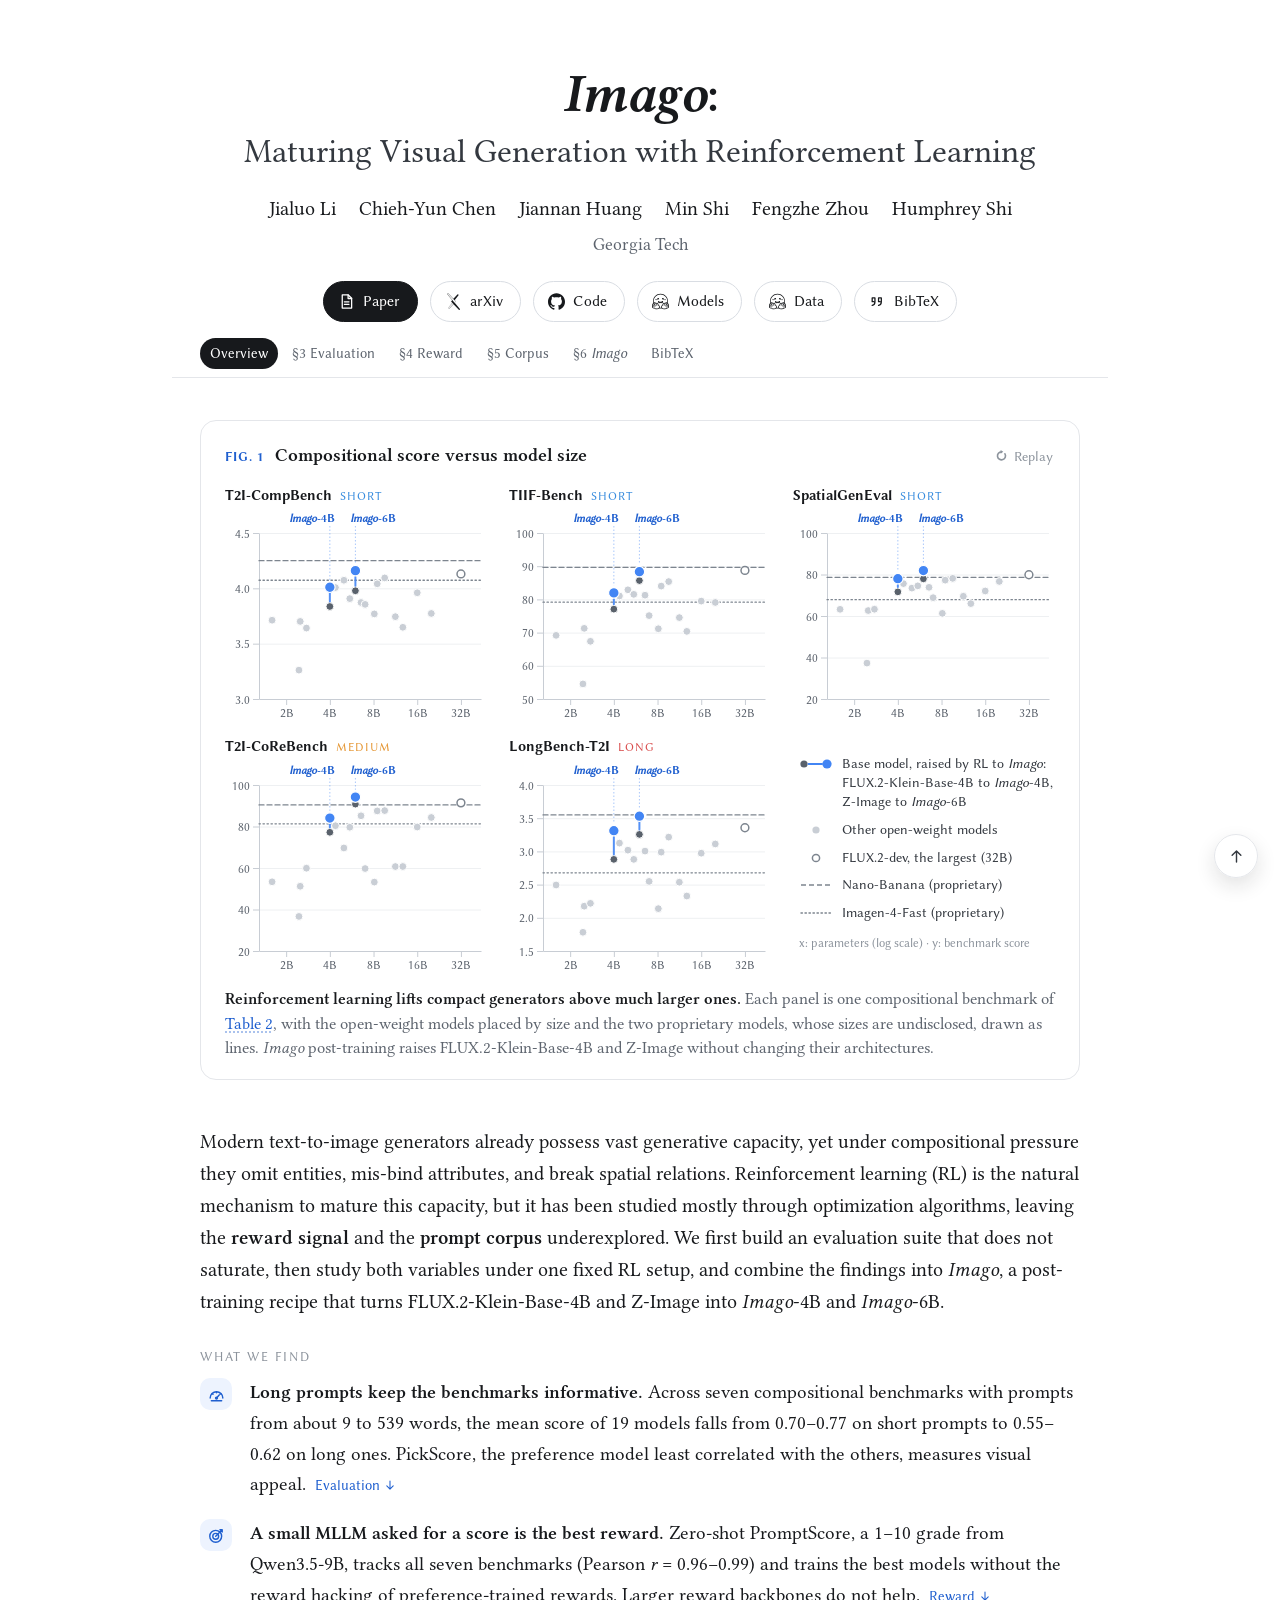
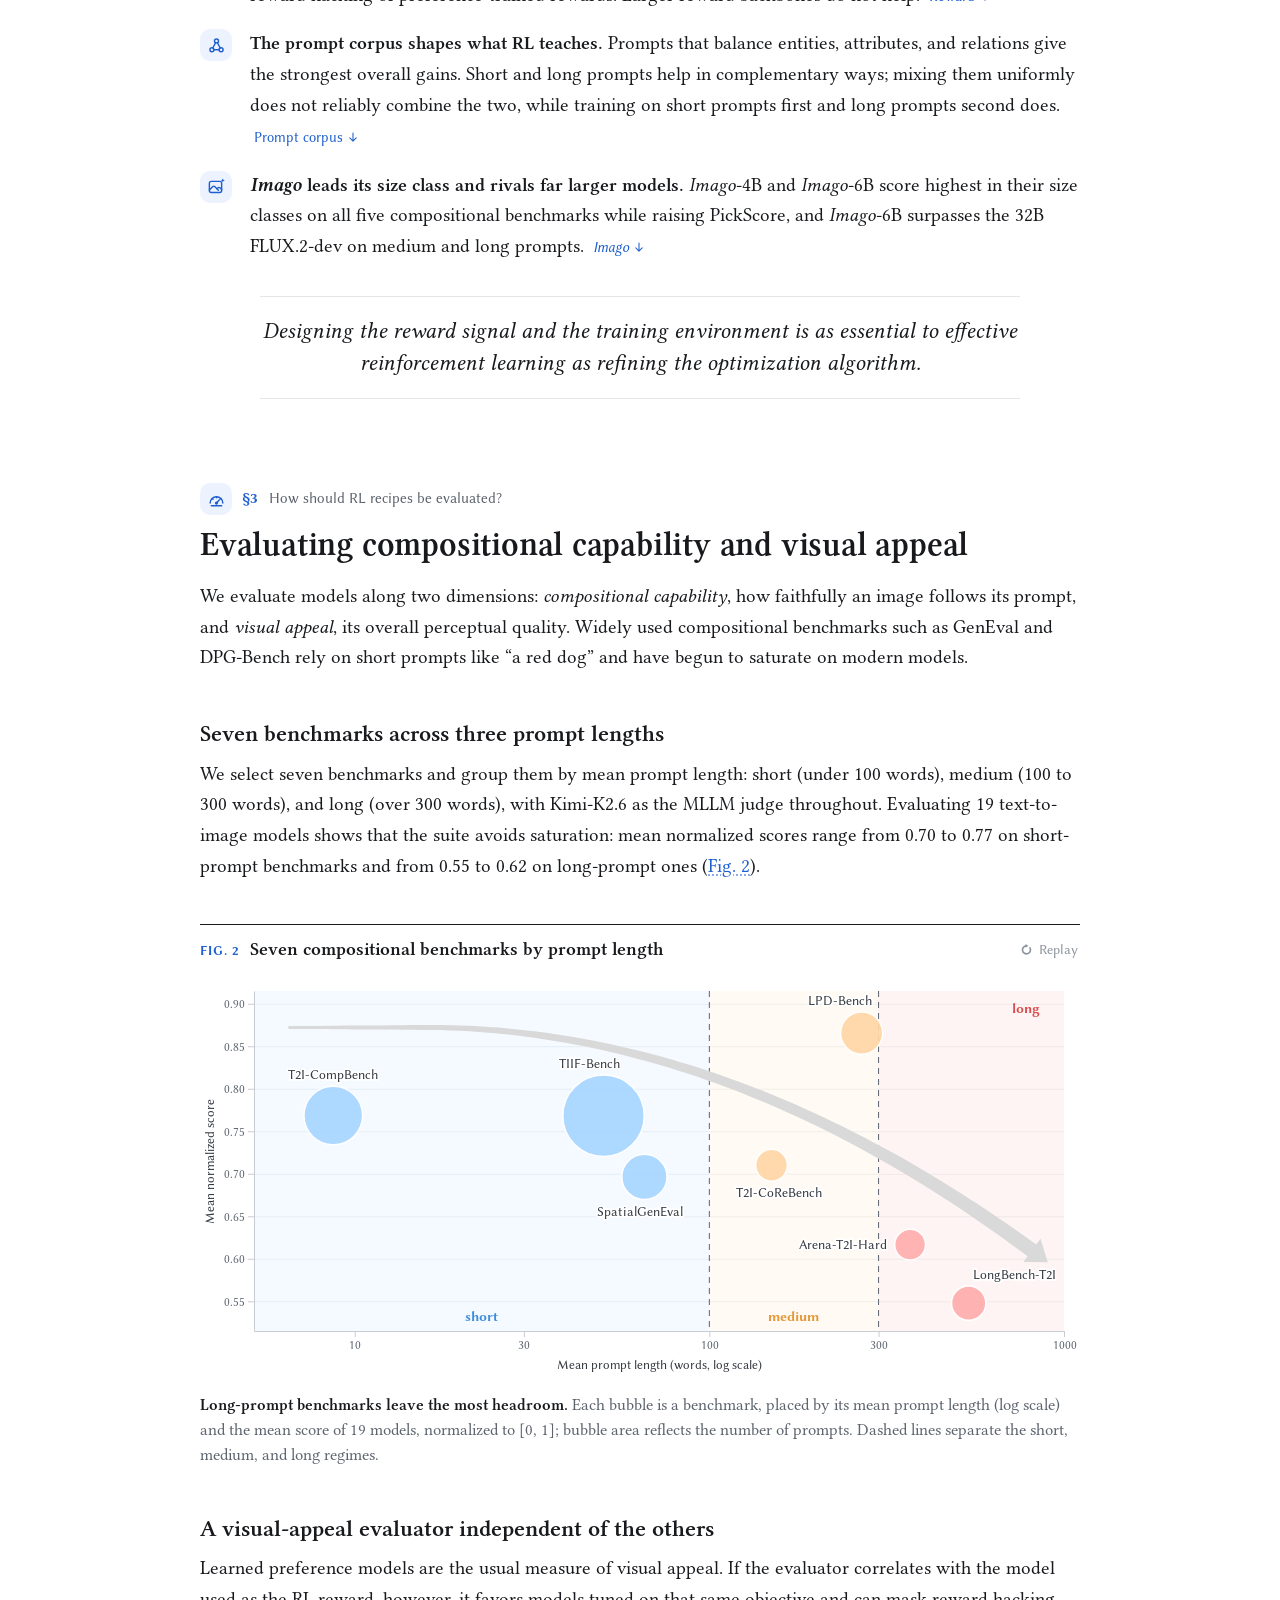
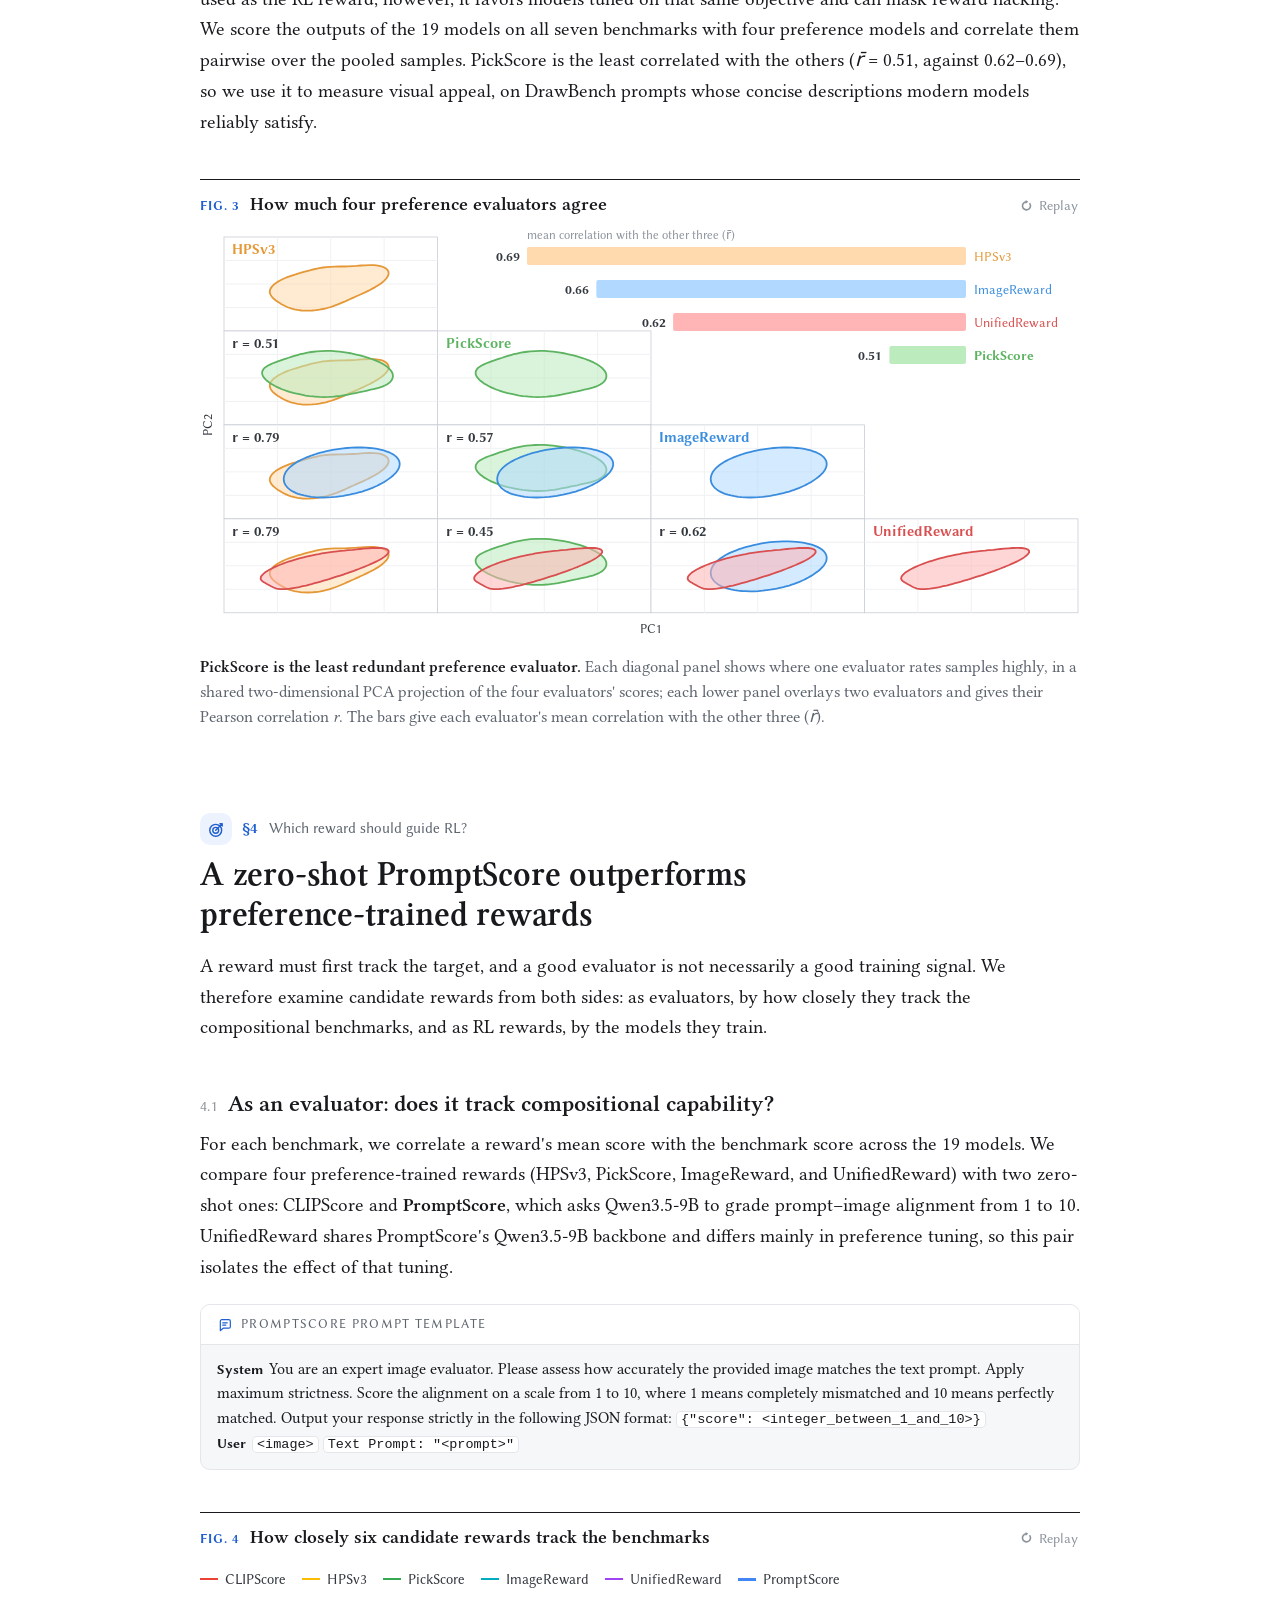
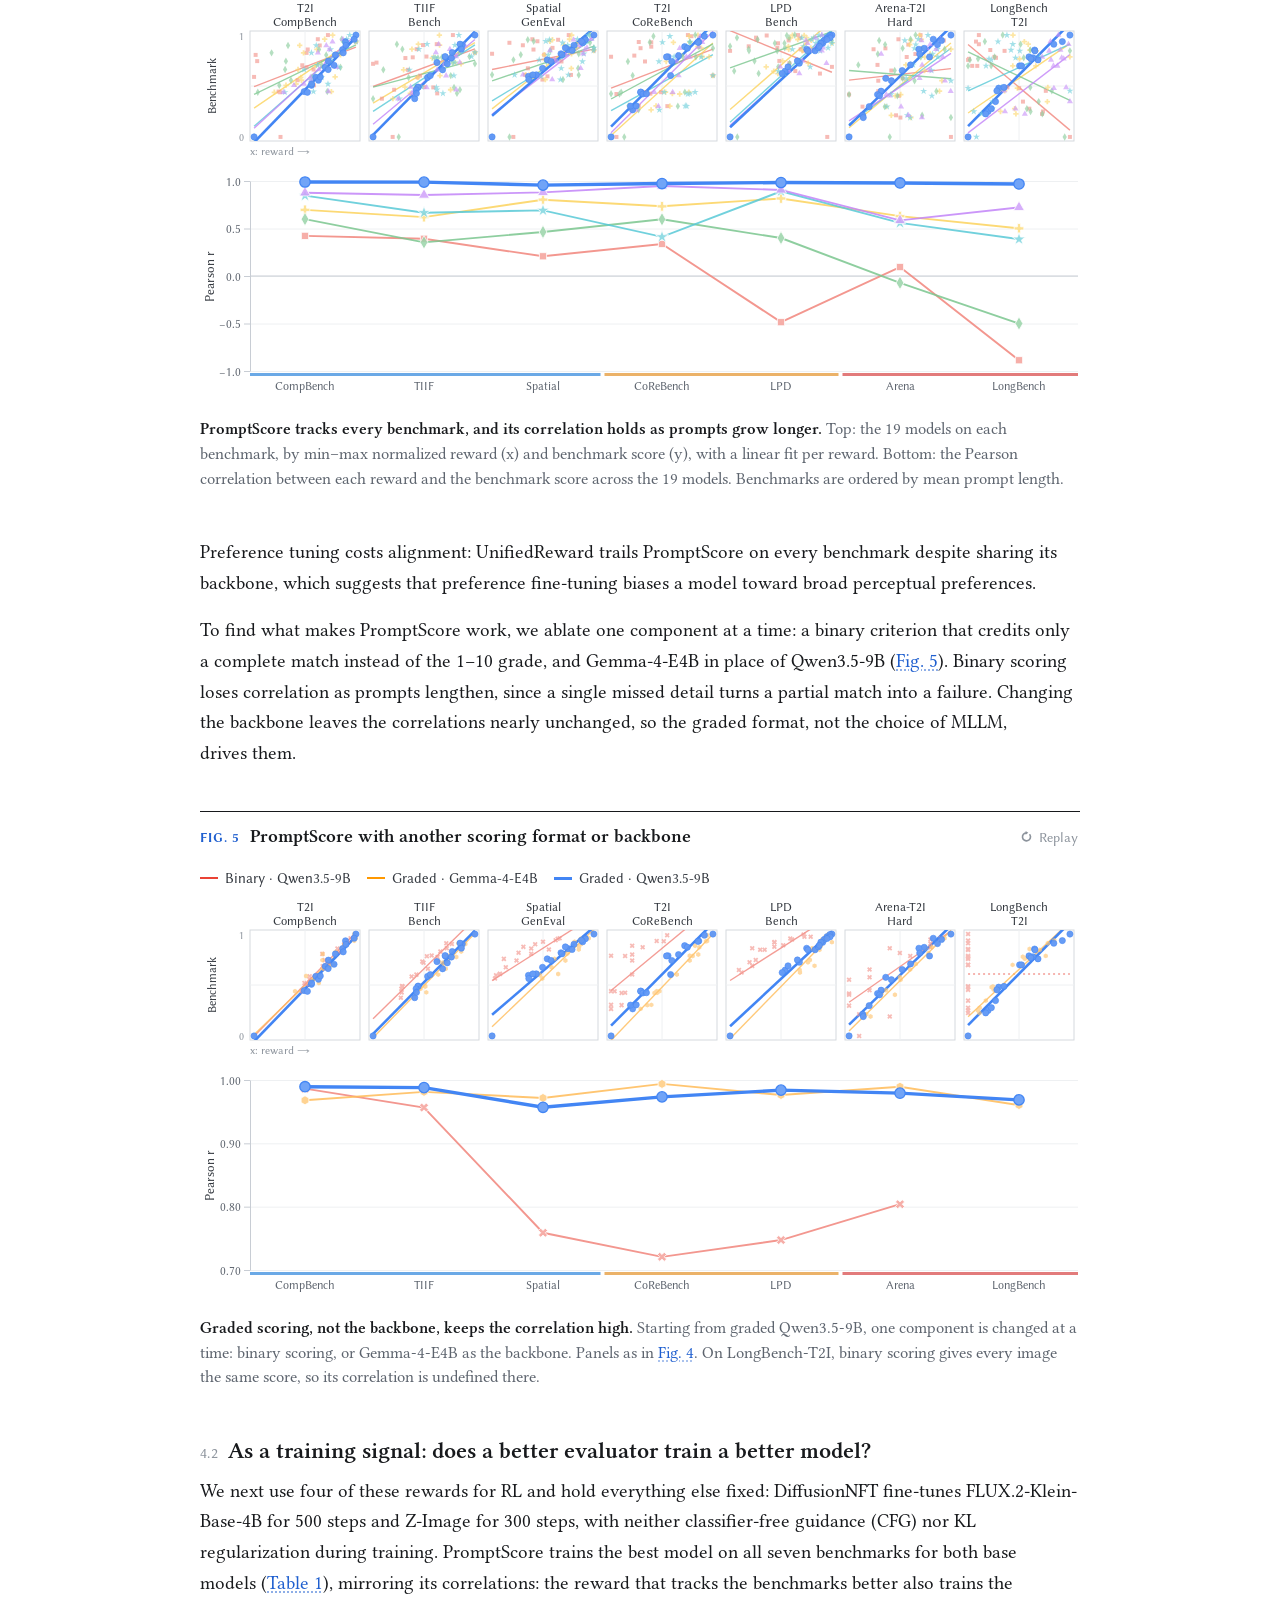
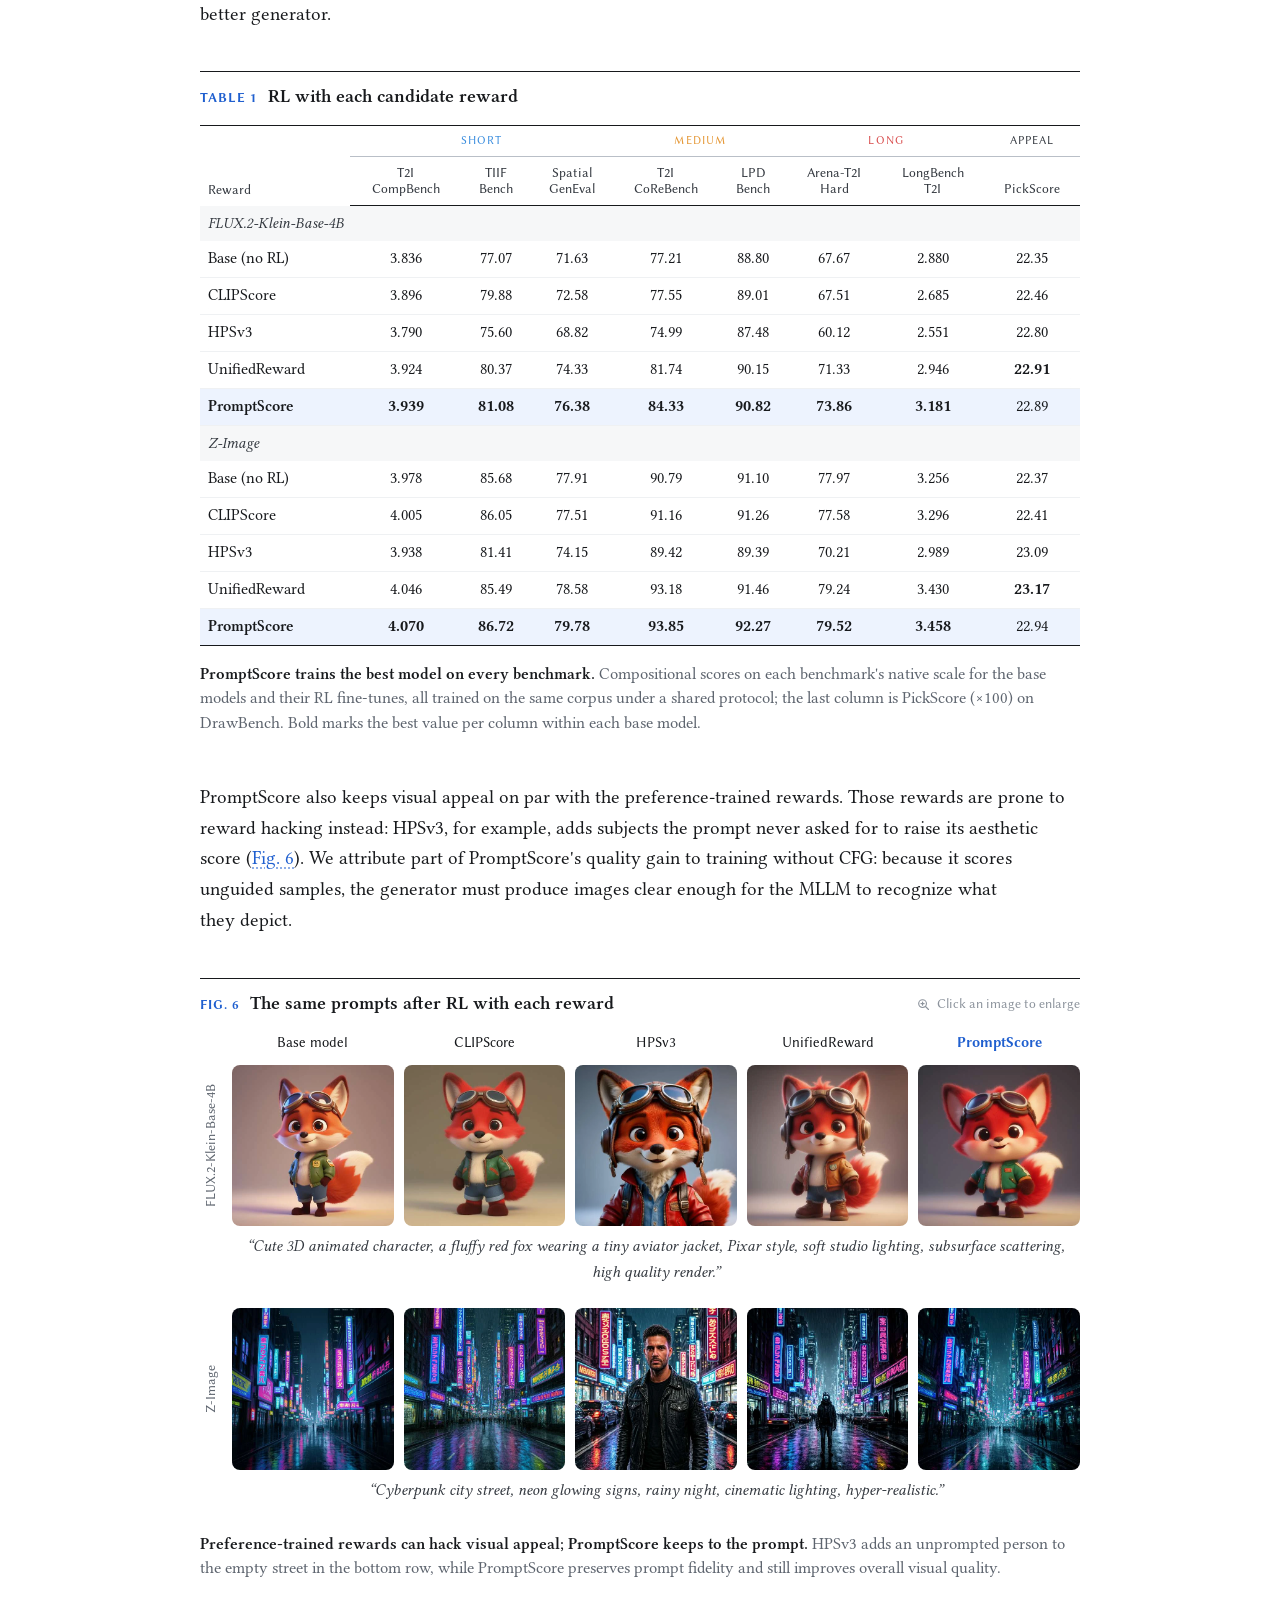
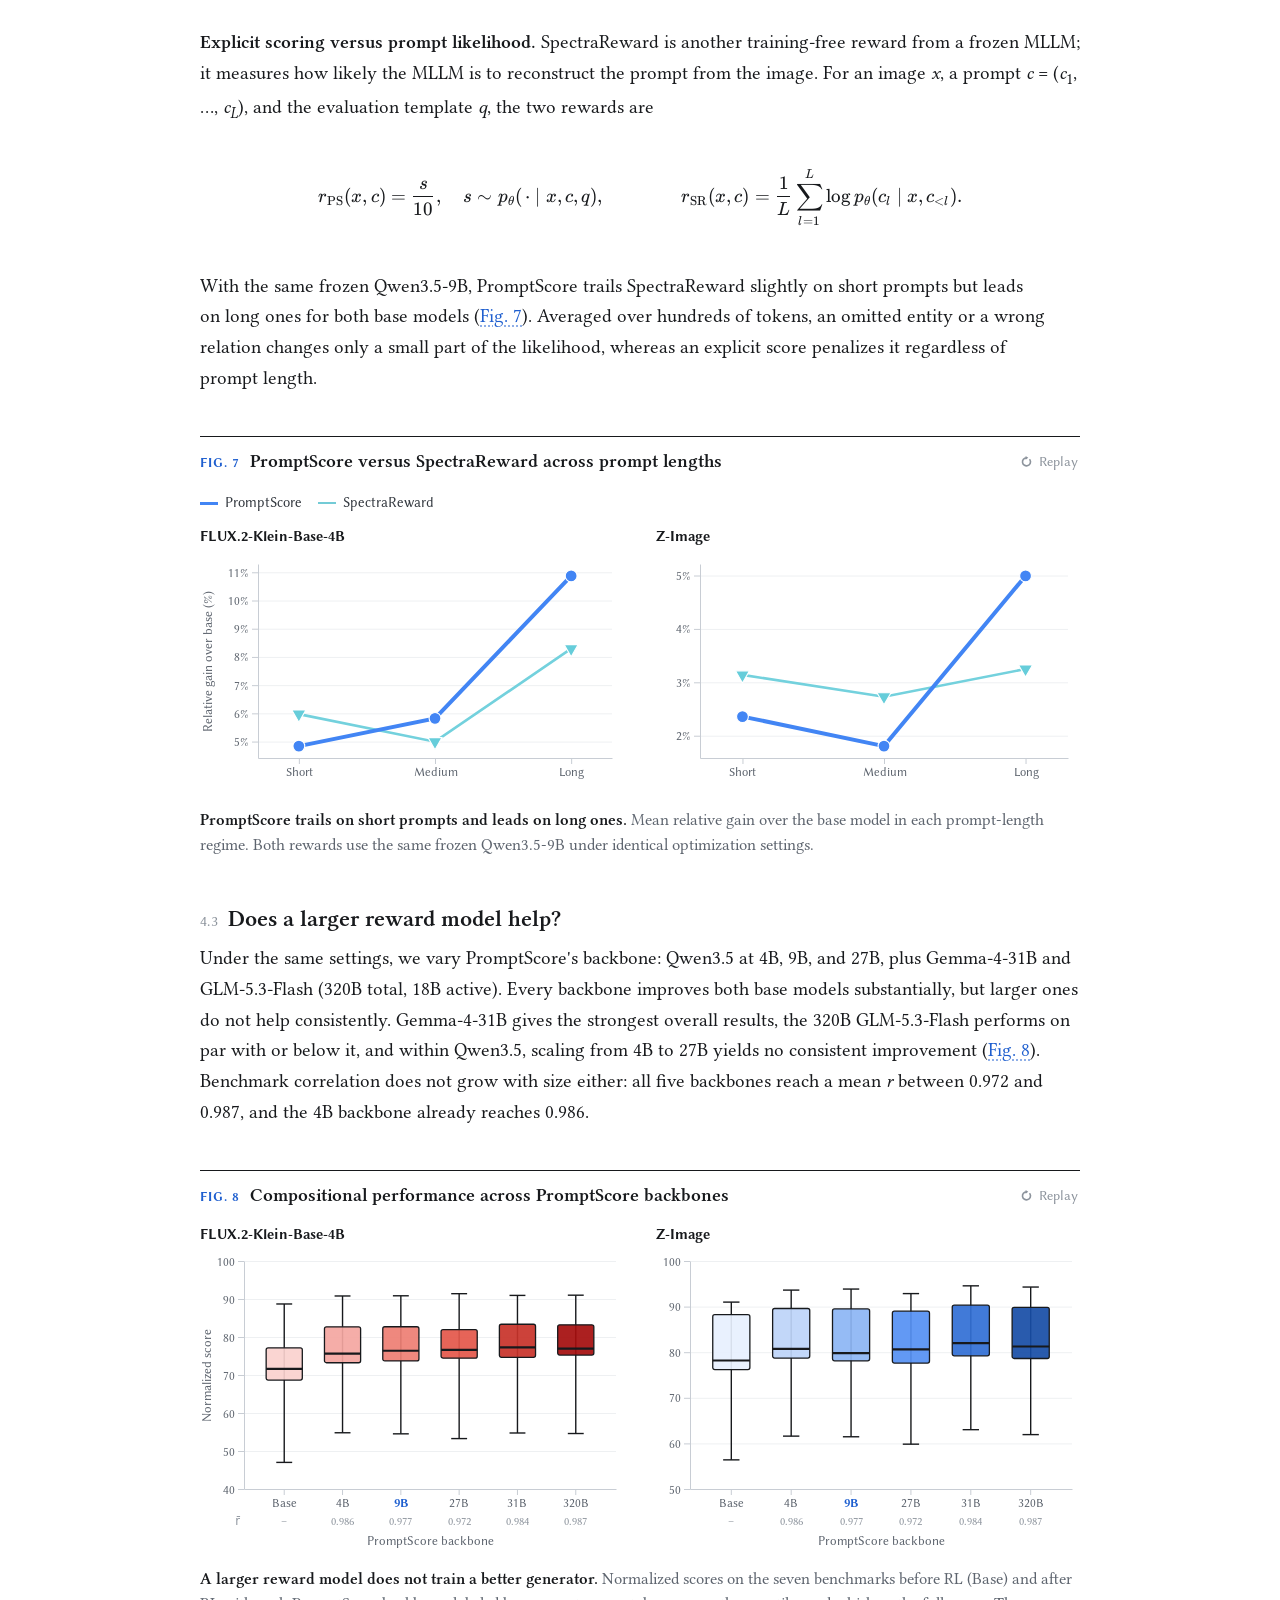
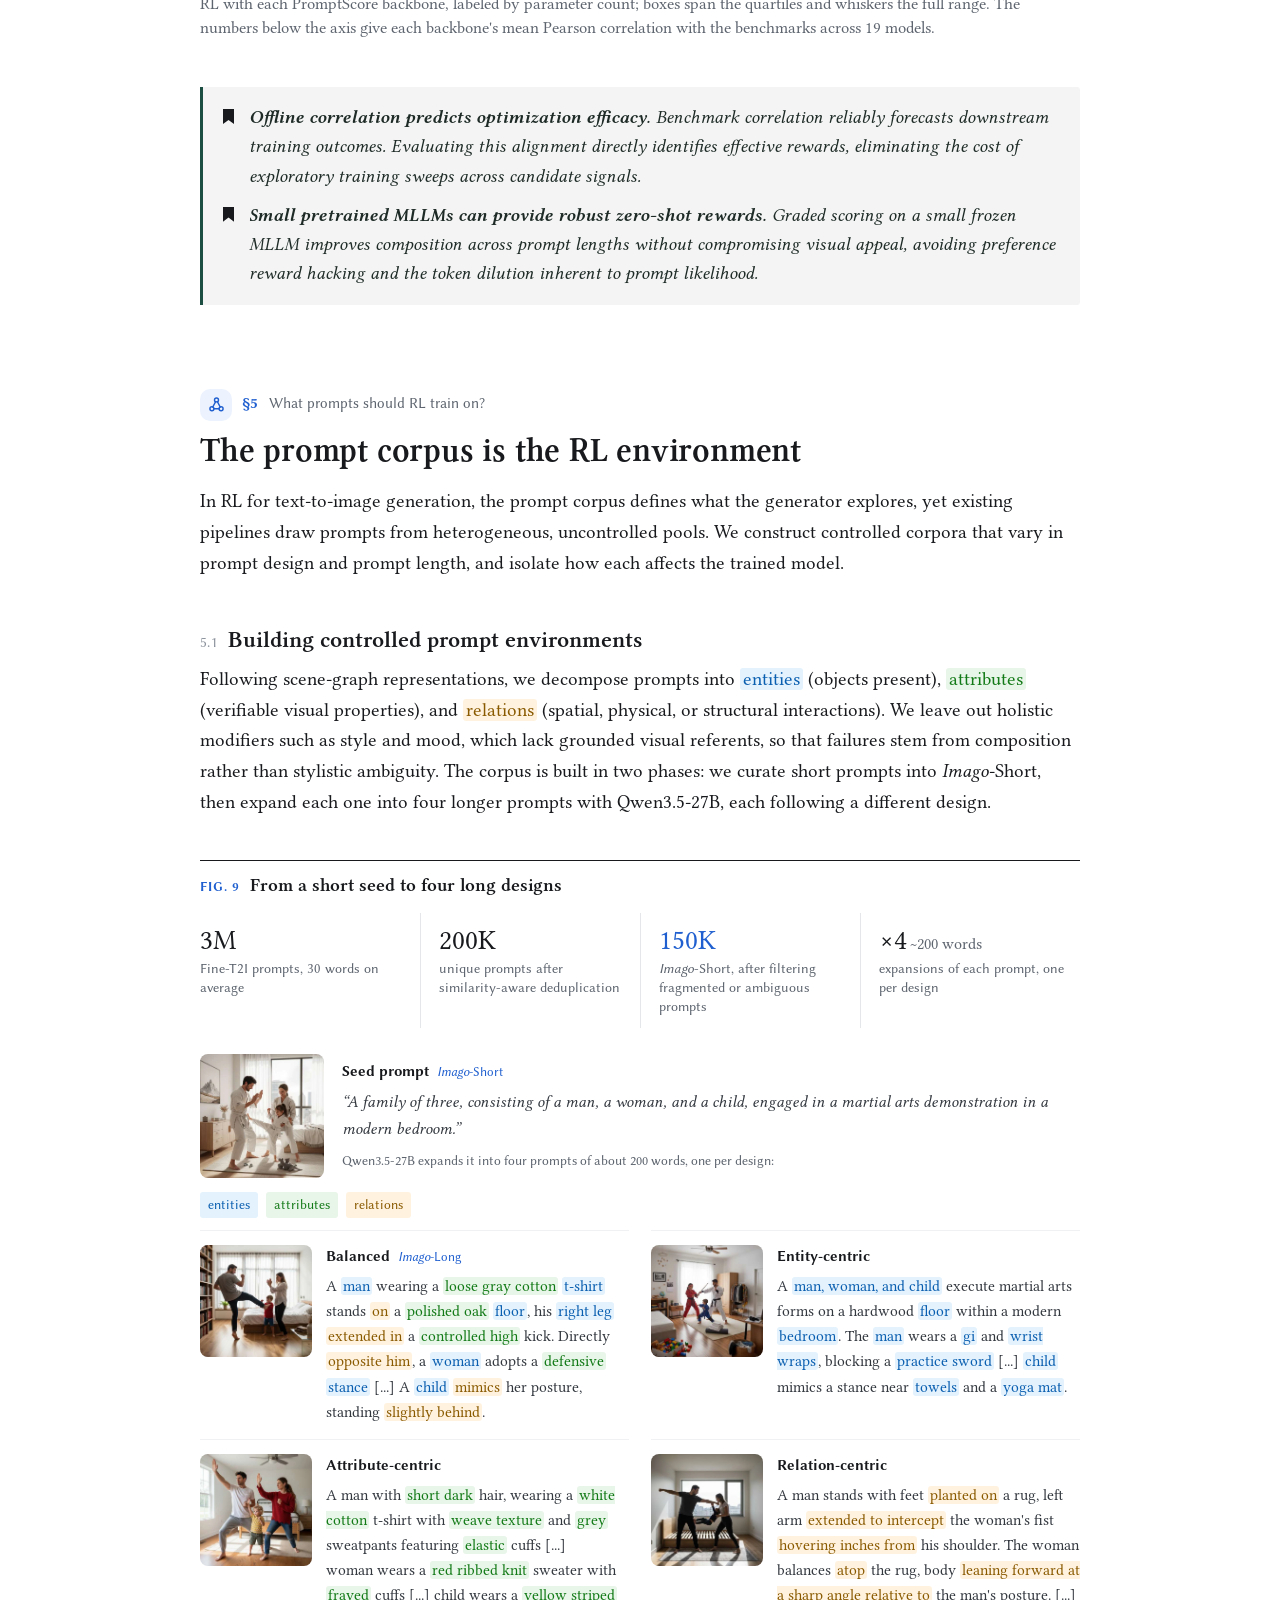
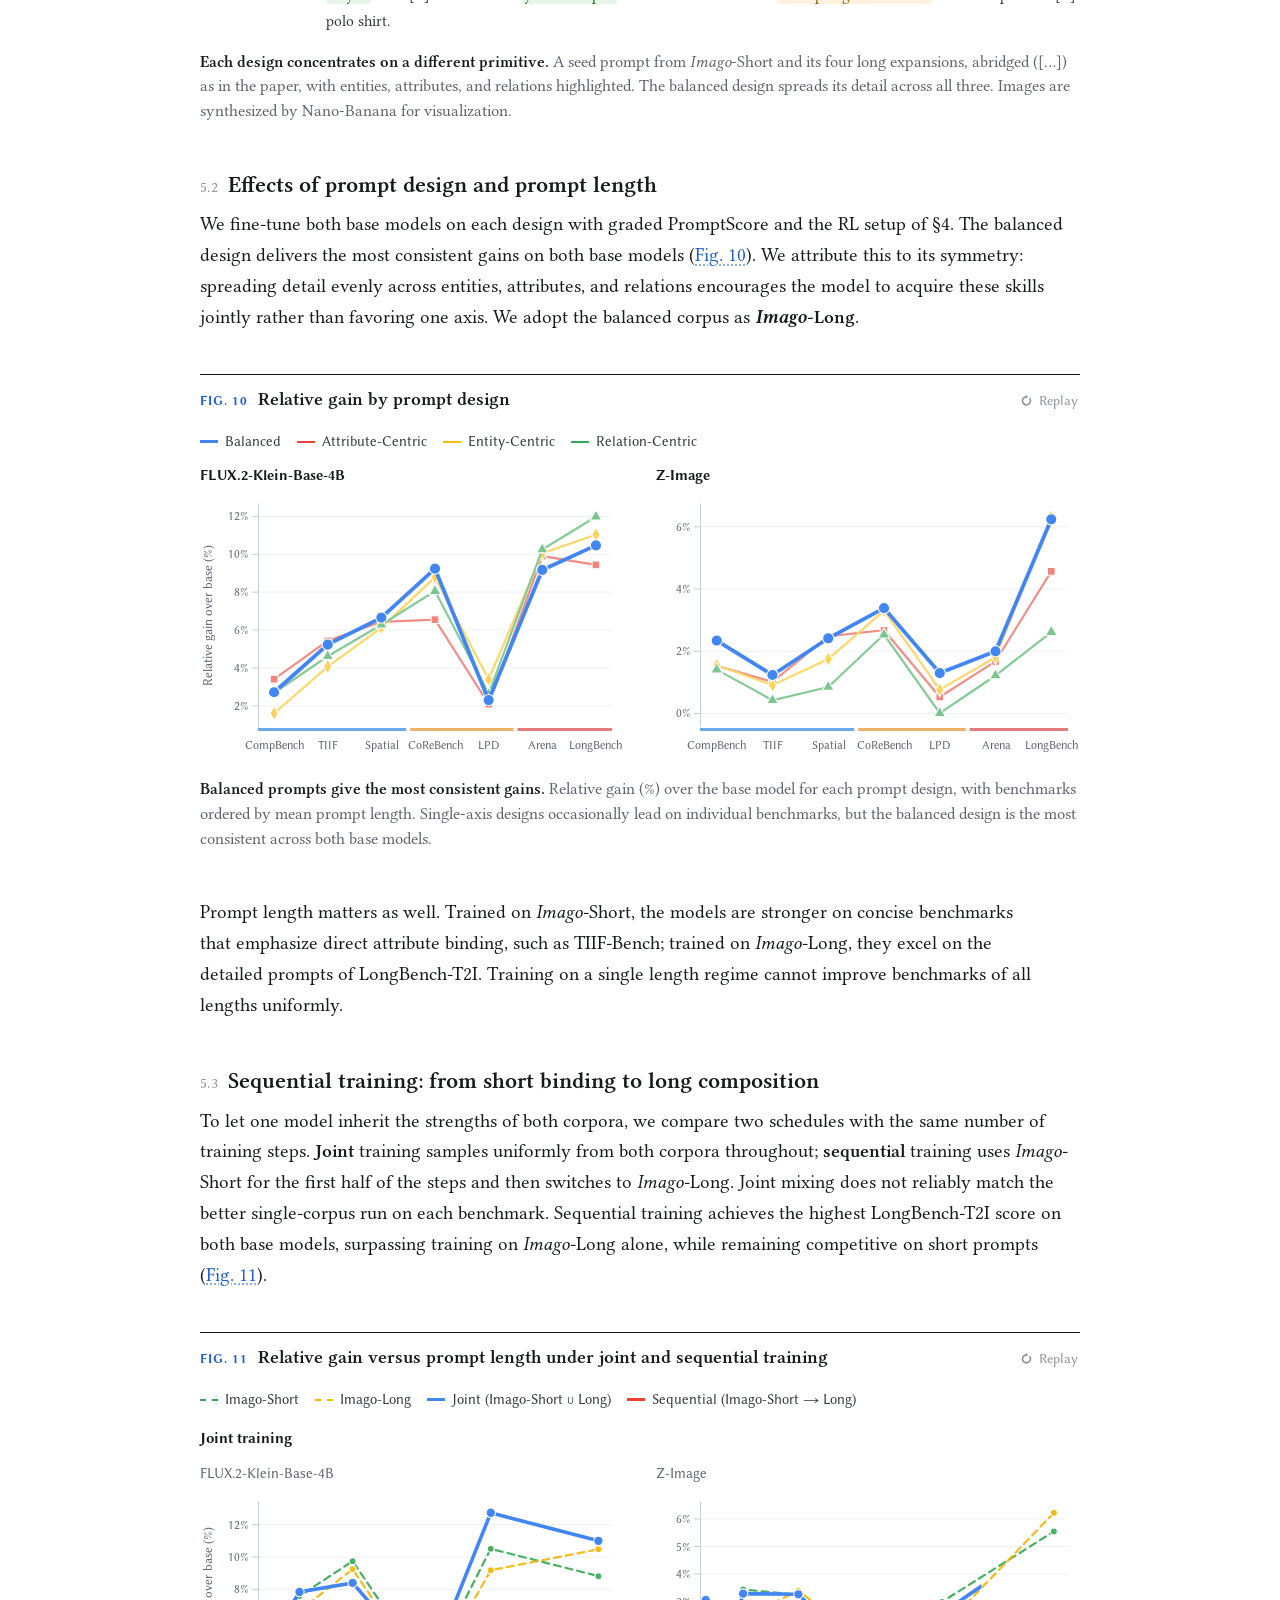
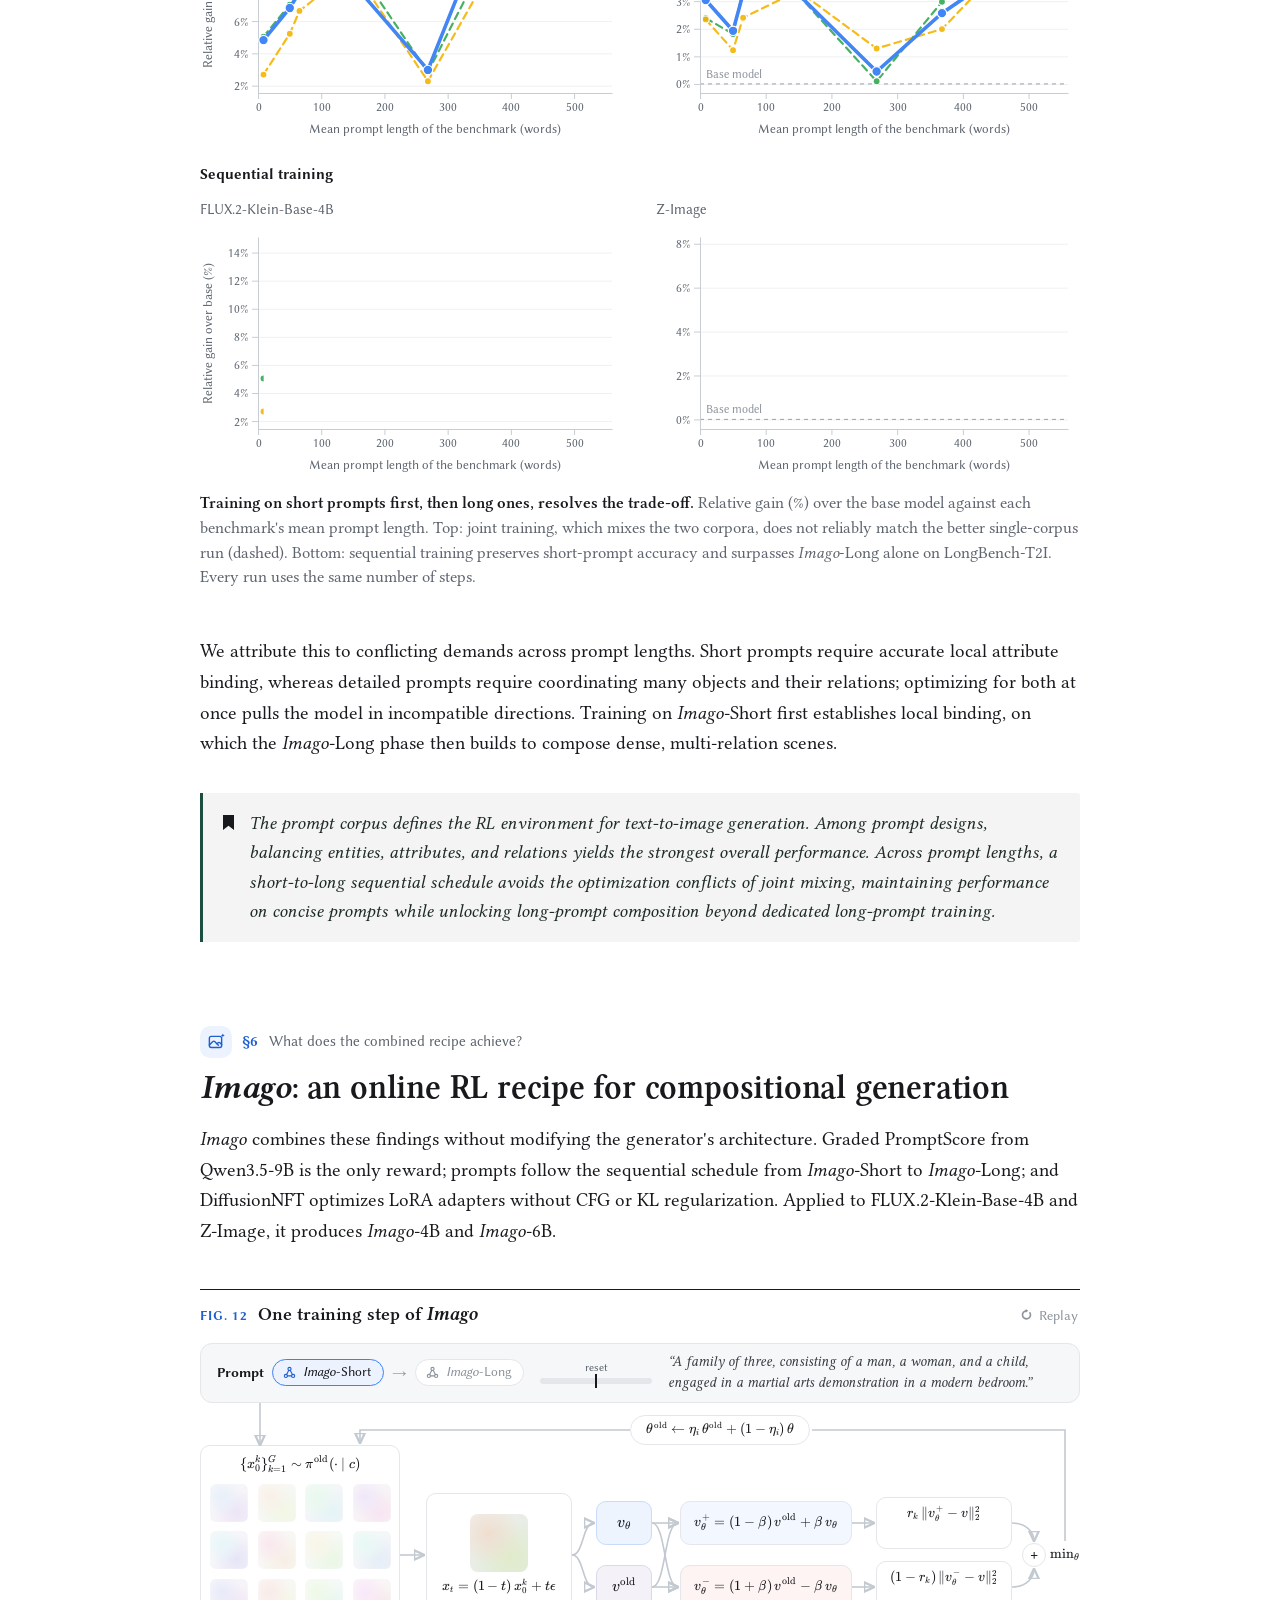
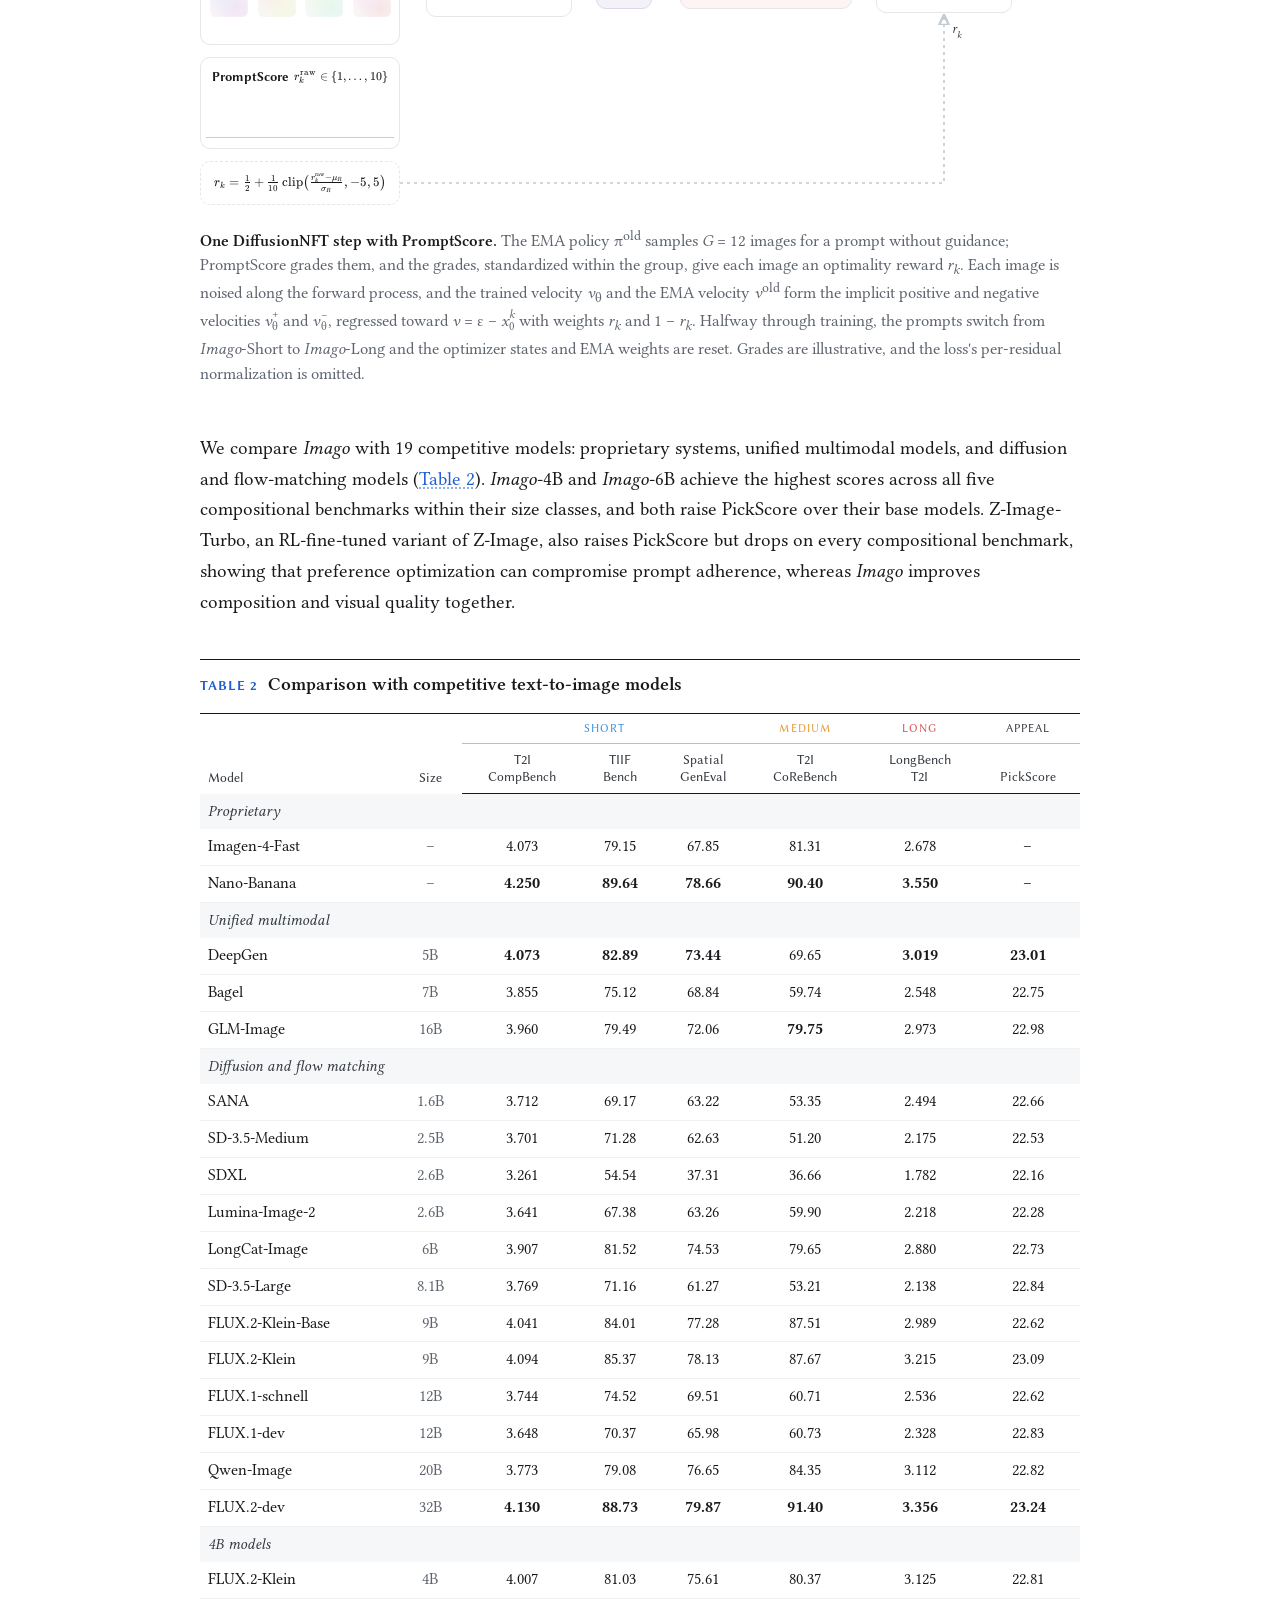
==== commit 313e413f: "Remove the butterfly emblem" ====
--- a/imago/index.html
+++ b/imago/index.html
@@ -34,7 +34,7 @@
 
 <!-- ===================================================================== header -->
 <header class="hero" id="top">
-  <h1><span class="emblem" aria-hidden="true"></span><span class="name">Imago</span>:<span class="sub">Maturing Visual Generation with Reinforcement Learning</span></h1>
+  <h1><span class="name">Imago</span>:<span class="sub">Maturing Visual Generation with Reinforcement Learning</span></h1>
   <div class="authors" id="authors"></div>
   <div class="affil" id="affil"></div>
   <nav class="links" id="links" aria-label="Paper links"></nav>
--- a/imago/static/css/site.css
+++ b/imago/static/css/site.css
@@ -82,9 +82,6 @@
   line-height: 1.1; letter-spacing: -0.012em; margin: 0 auto 22px; text-wrap: balance;
 }
 .hero h1 .name { font-style: italic; color: var(--ink); }
-.hero h1 .emblem { display: inline-block; width: .8em; height: .8em; vertical-align: -0.06em; margin-right: .2em; transition: transform .35s cubic-bezier(.2, .8, .2, 1); }
-.hero h1 .emblem svg { display: block; width: 100%; height: 100%; filter: drop-shadow(0 5px 12px rgba(23, 25, 28, .2)); }
-.hero h1:hover .emblem { transform: rotate(-8deg) scale(1.06); }
 .hero h1 .sub { display: block; font-weight: 400; font-size: .62em; letter-spacing: 0; margin-top: 10px; color: var(--ink-2); }
 .authors { font-size: 20px; line-height: 1.7; text-wrap: balance; }
 .authors span { white-space: nowrap; margin: 0 .45em; }
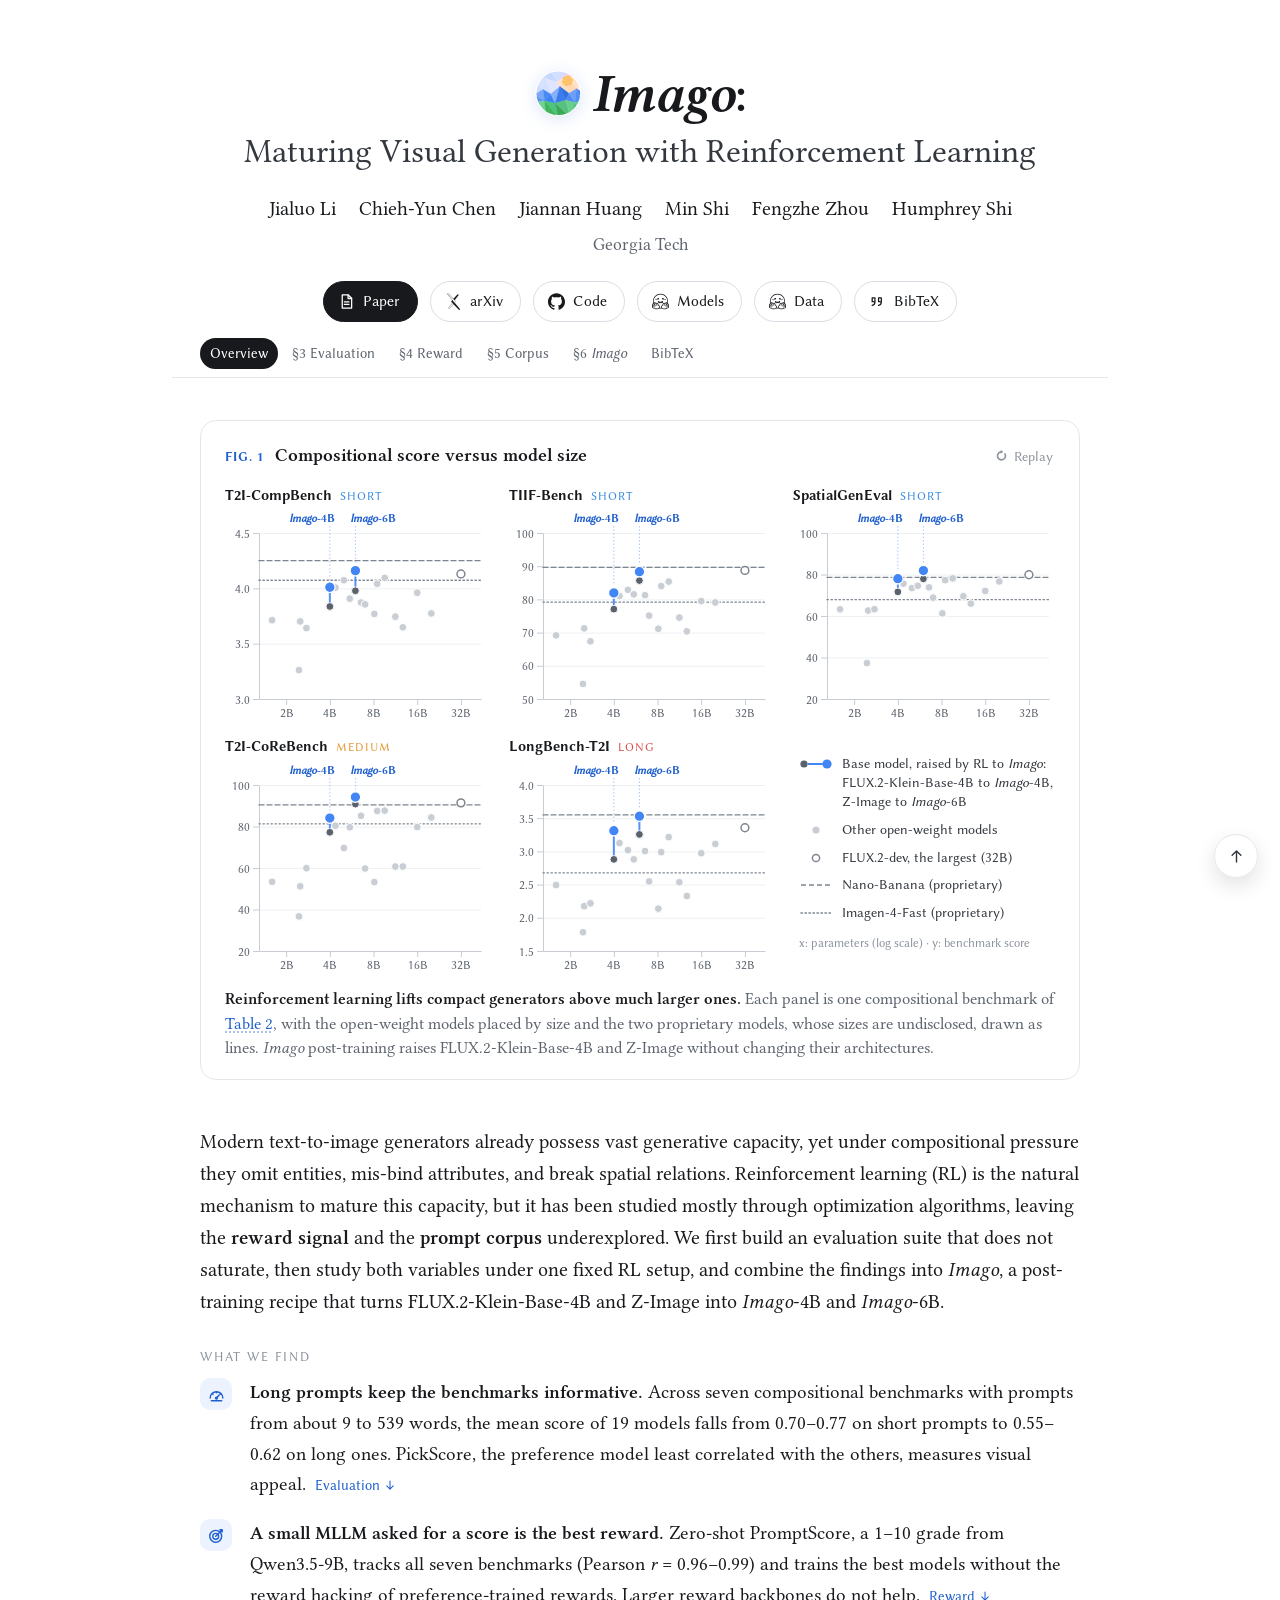
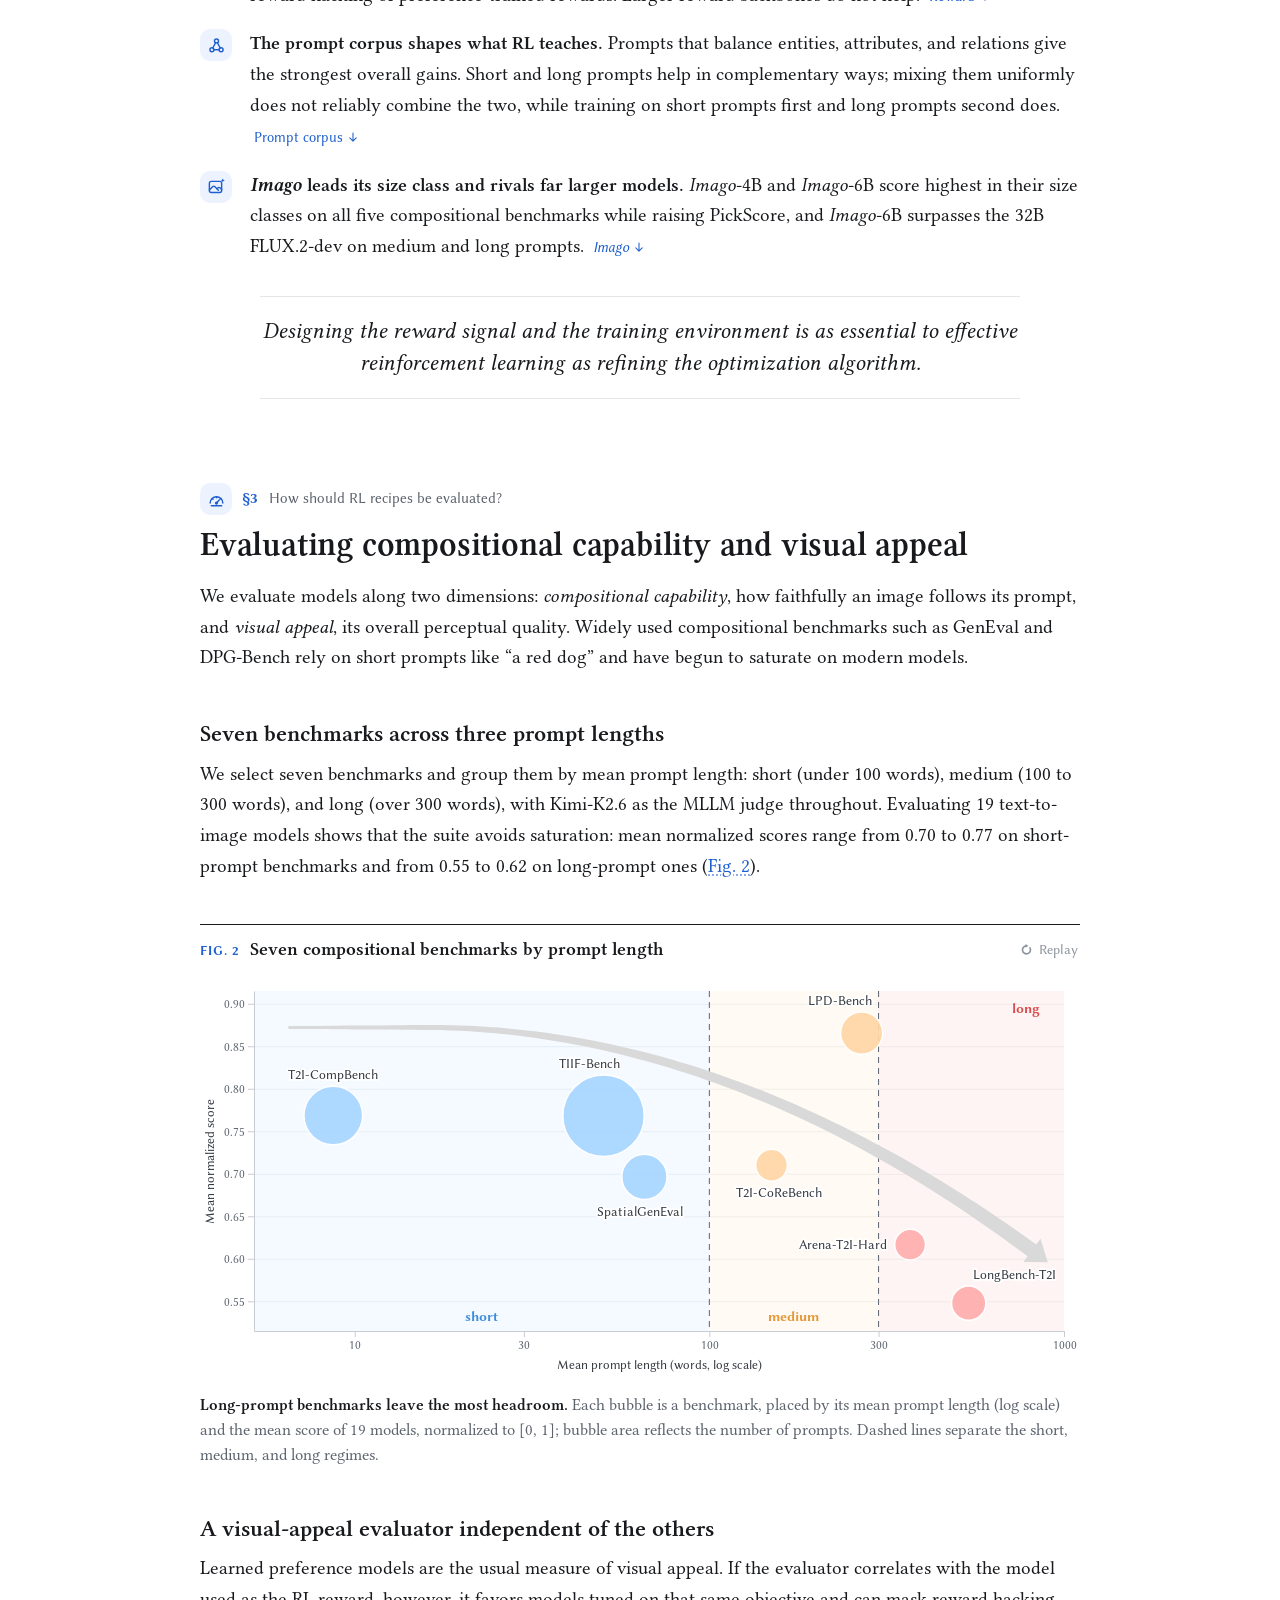
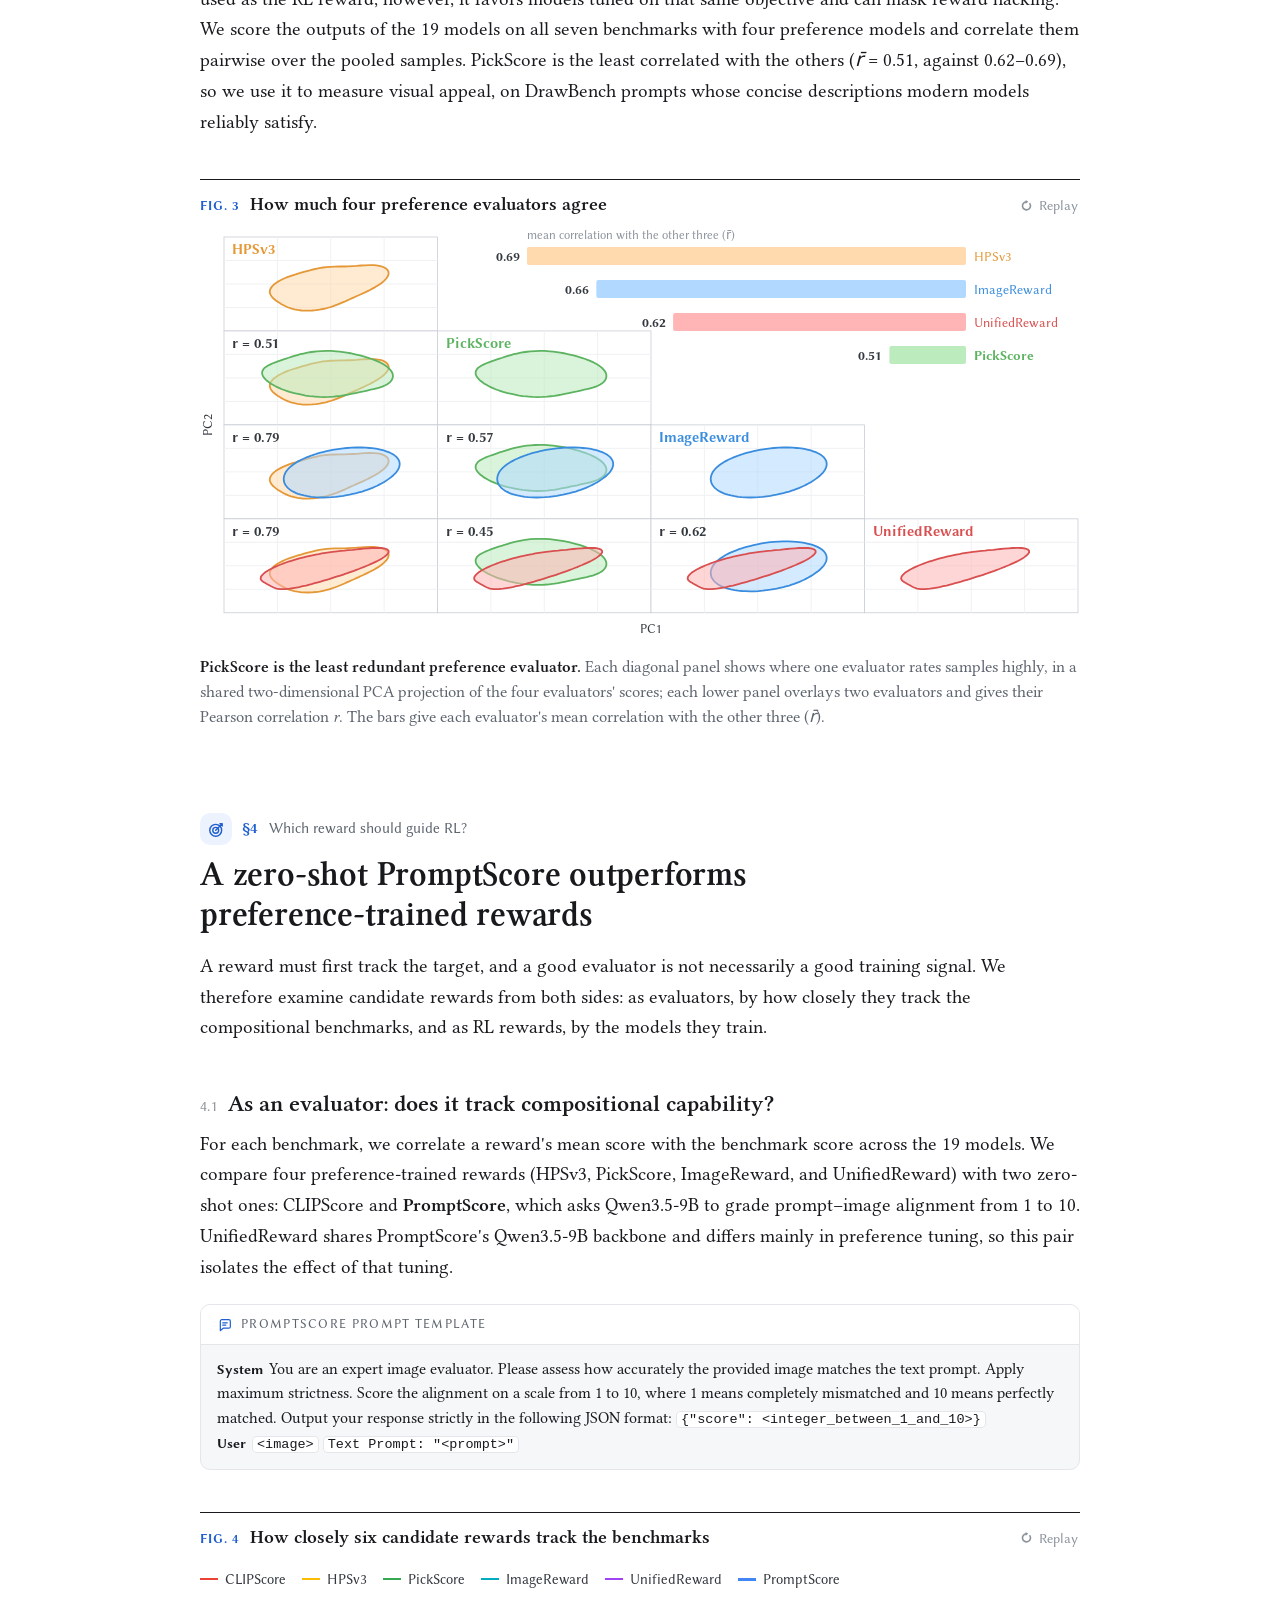
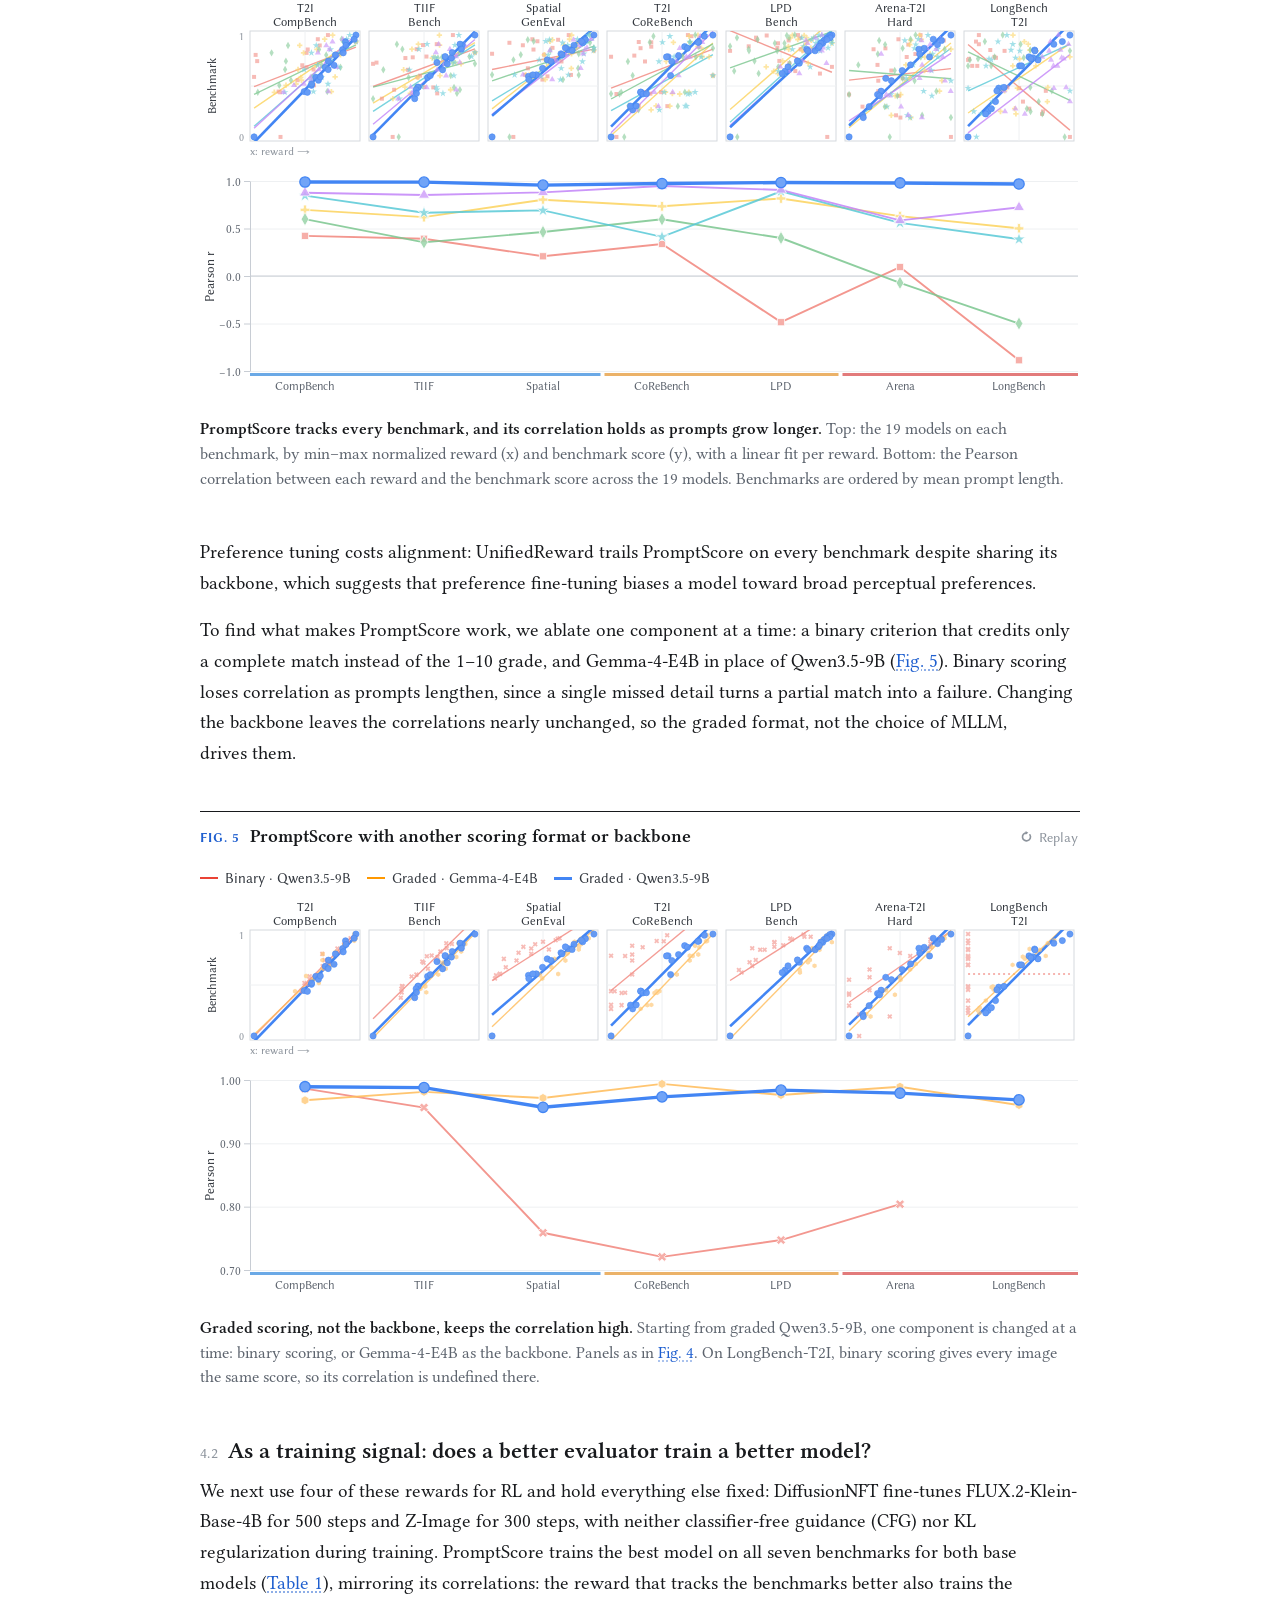
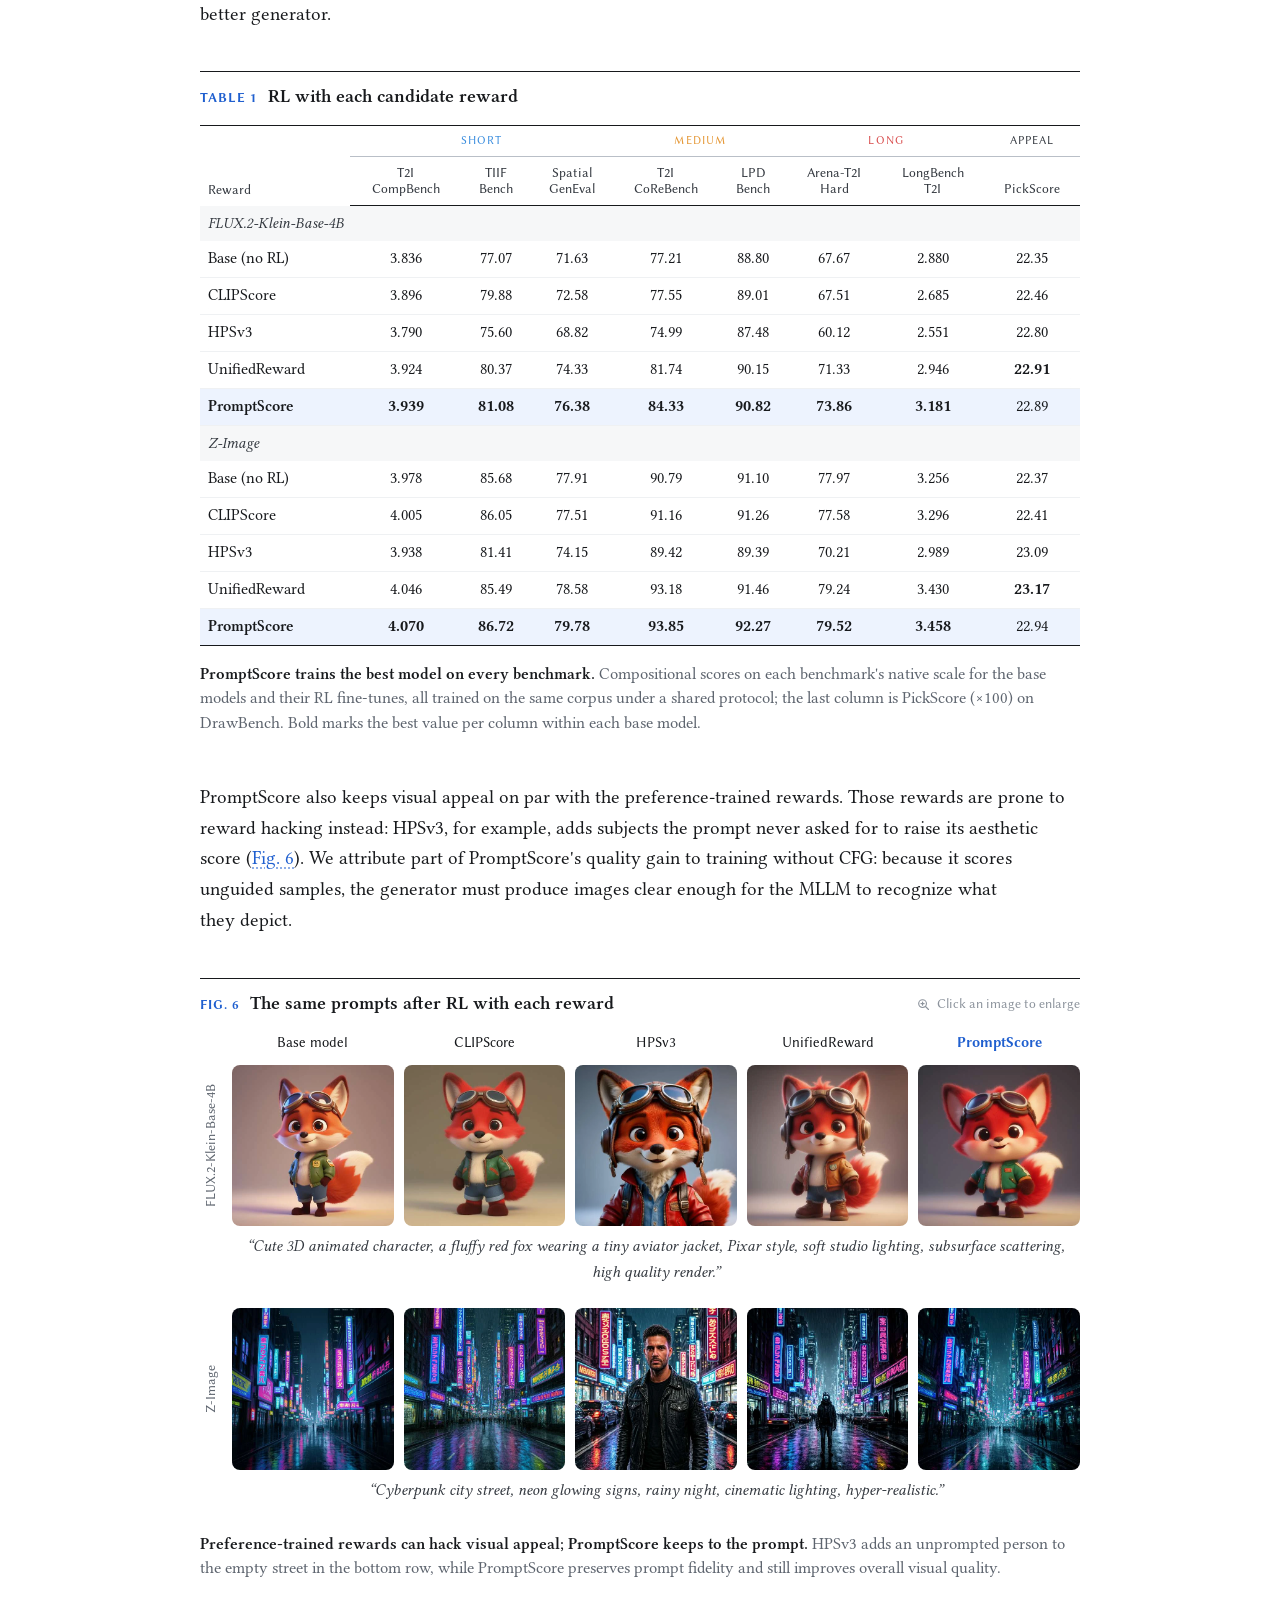
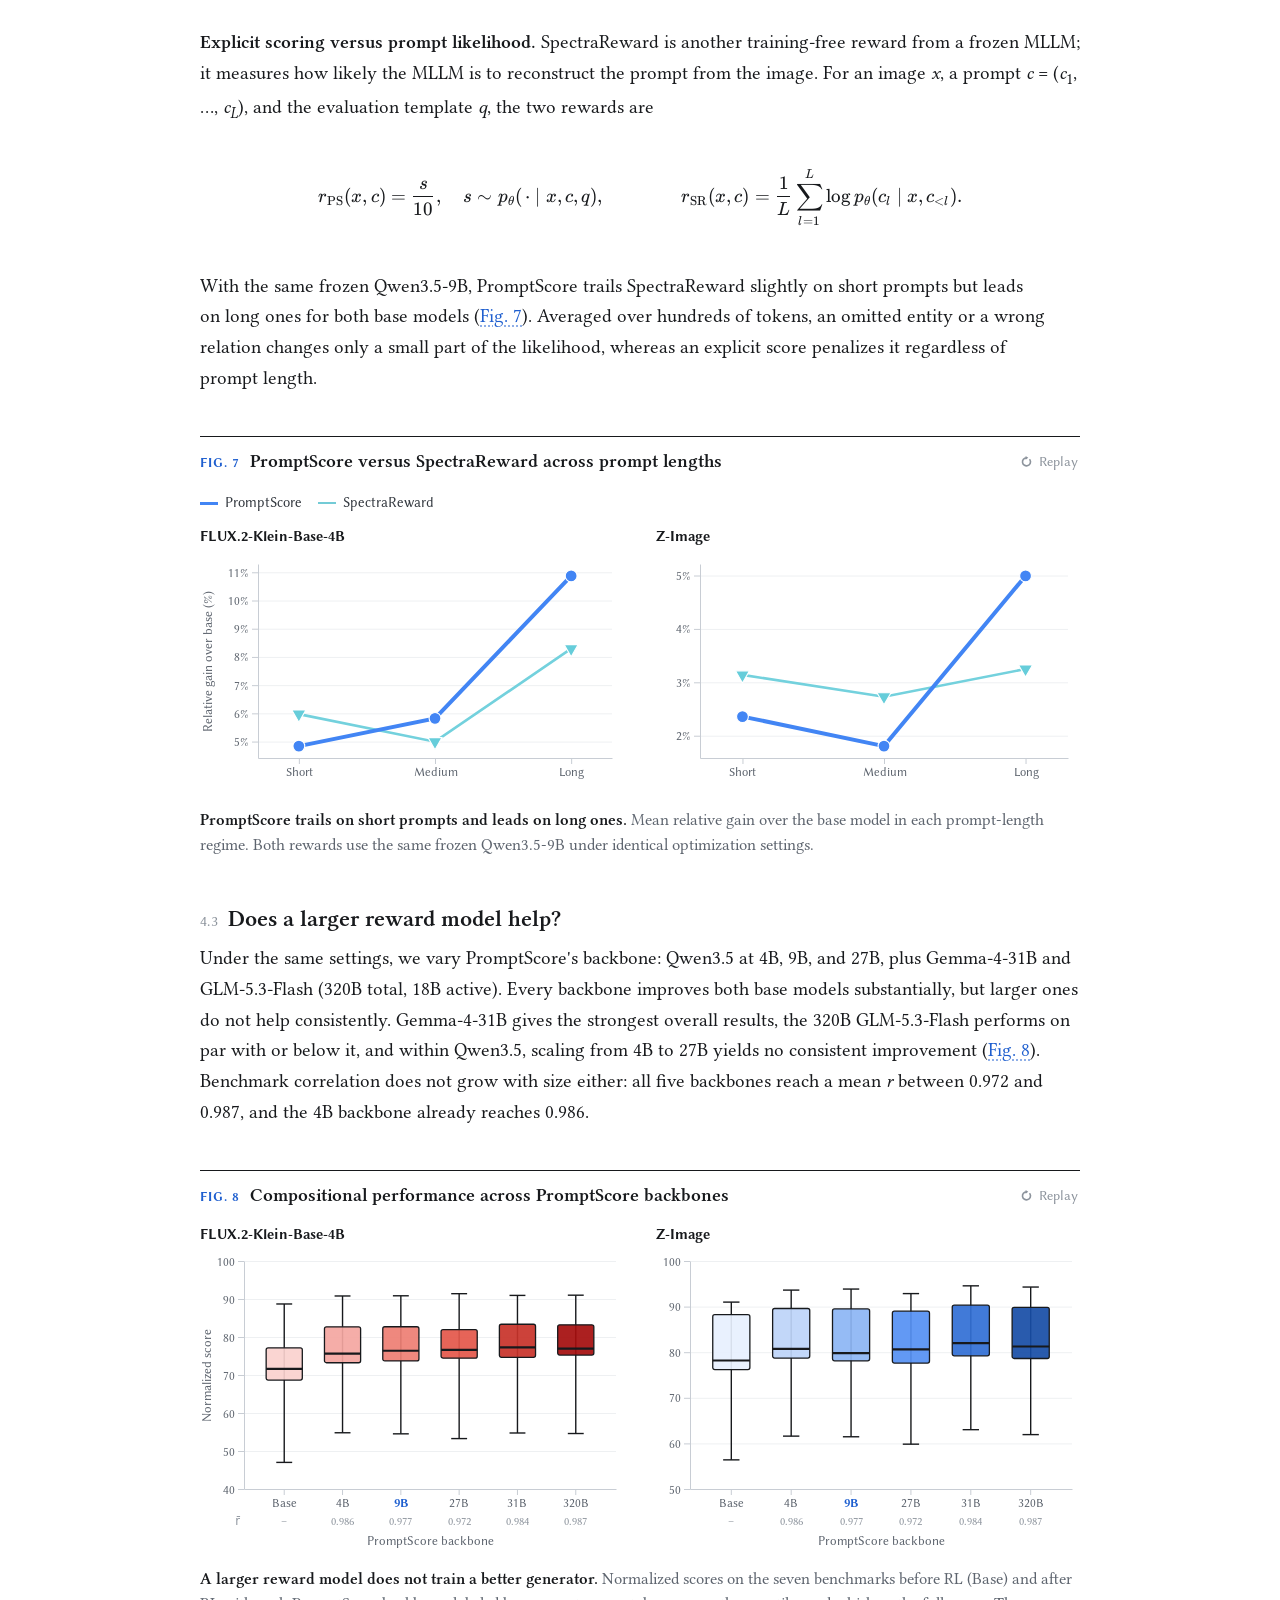
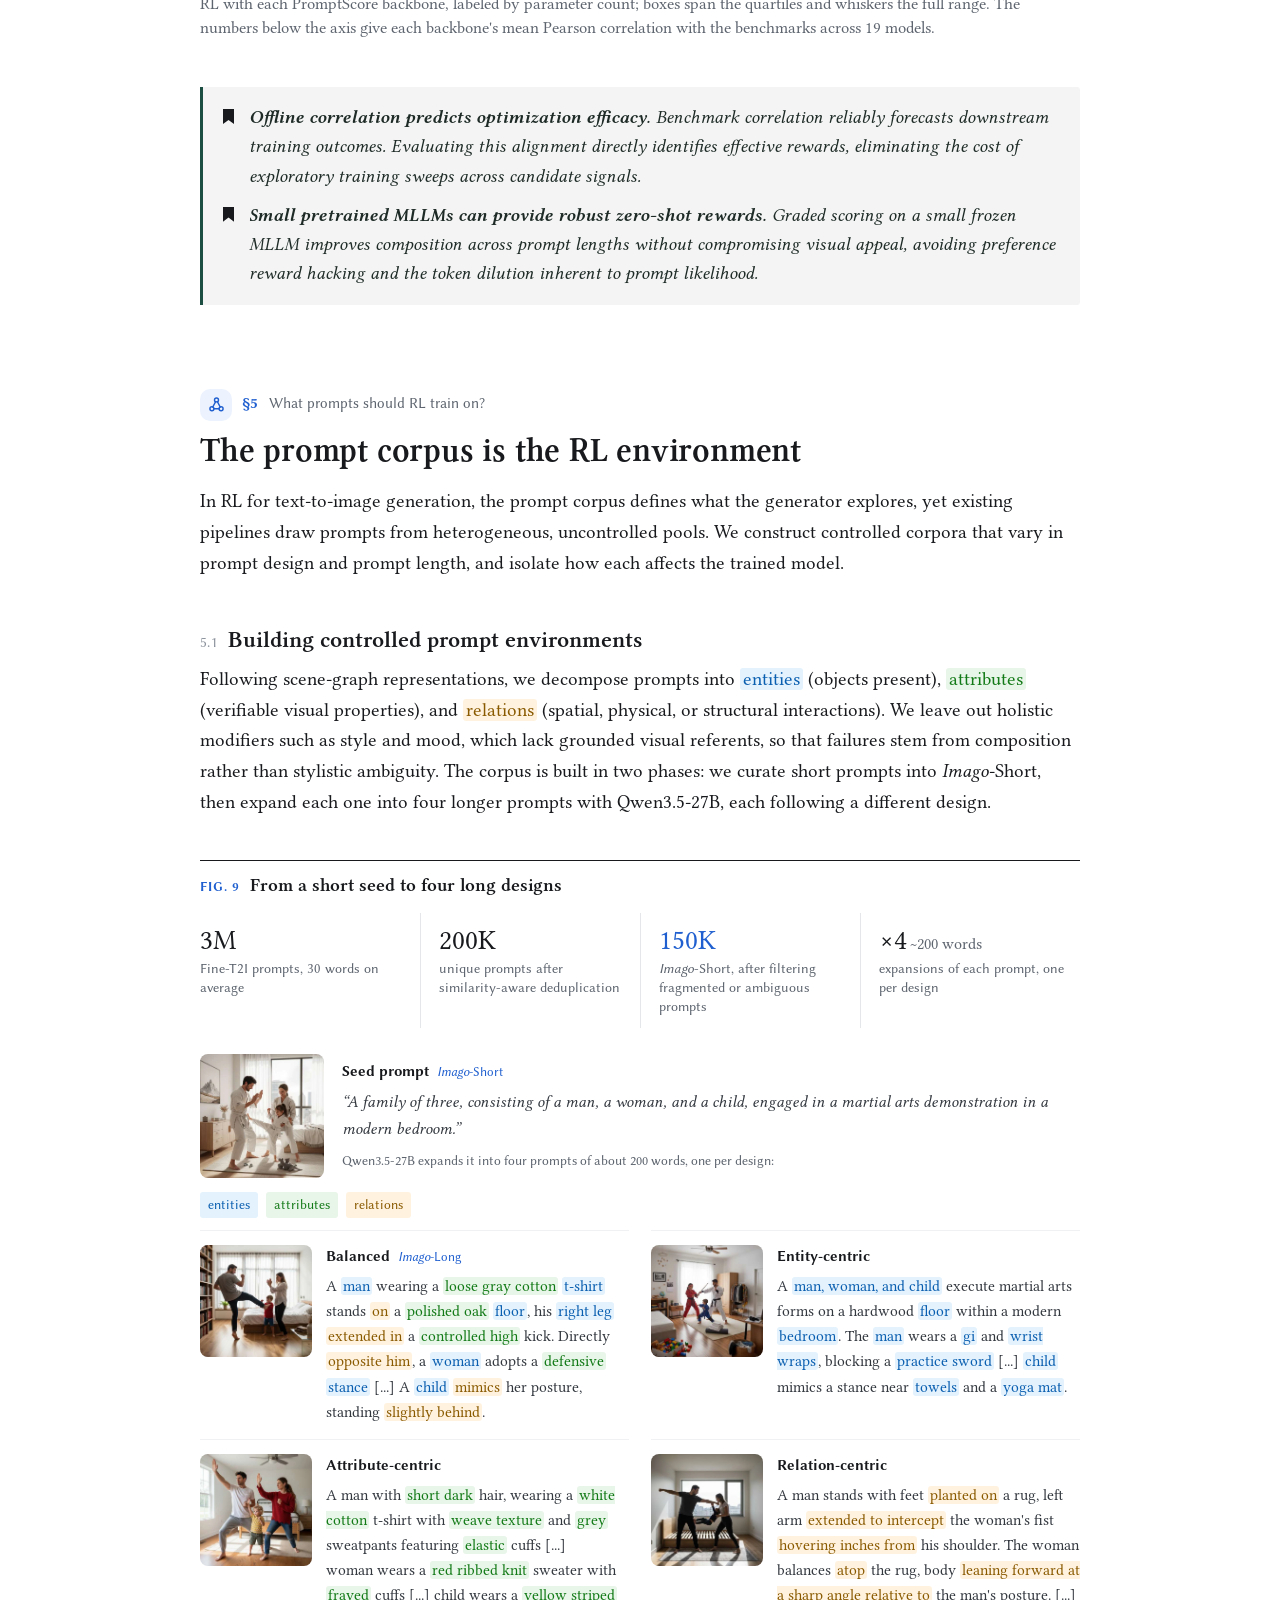
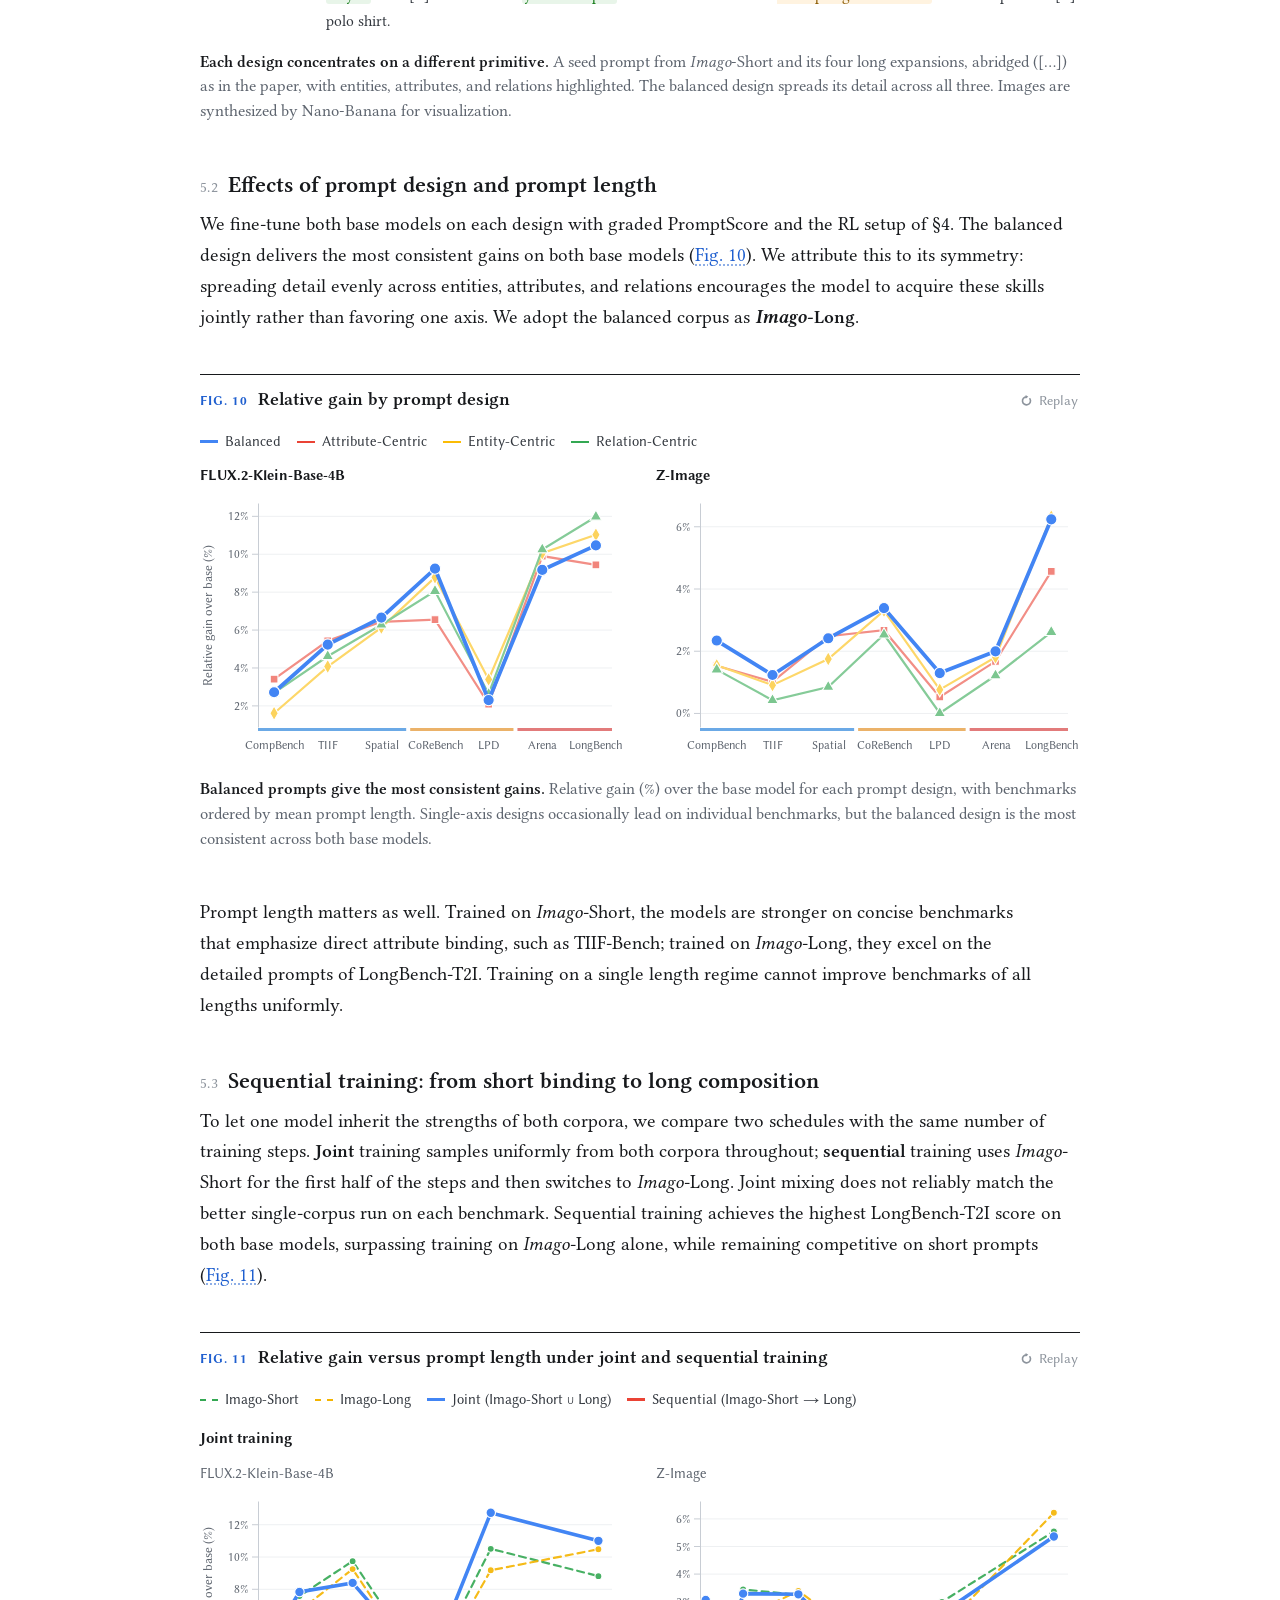
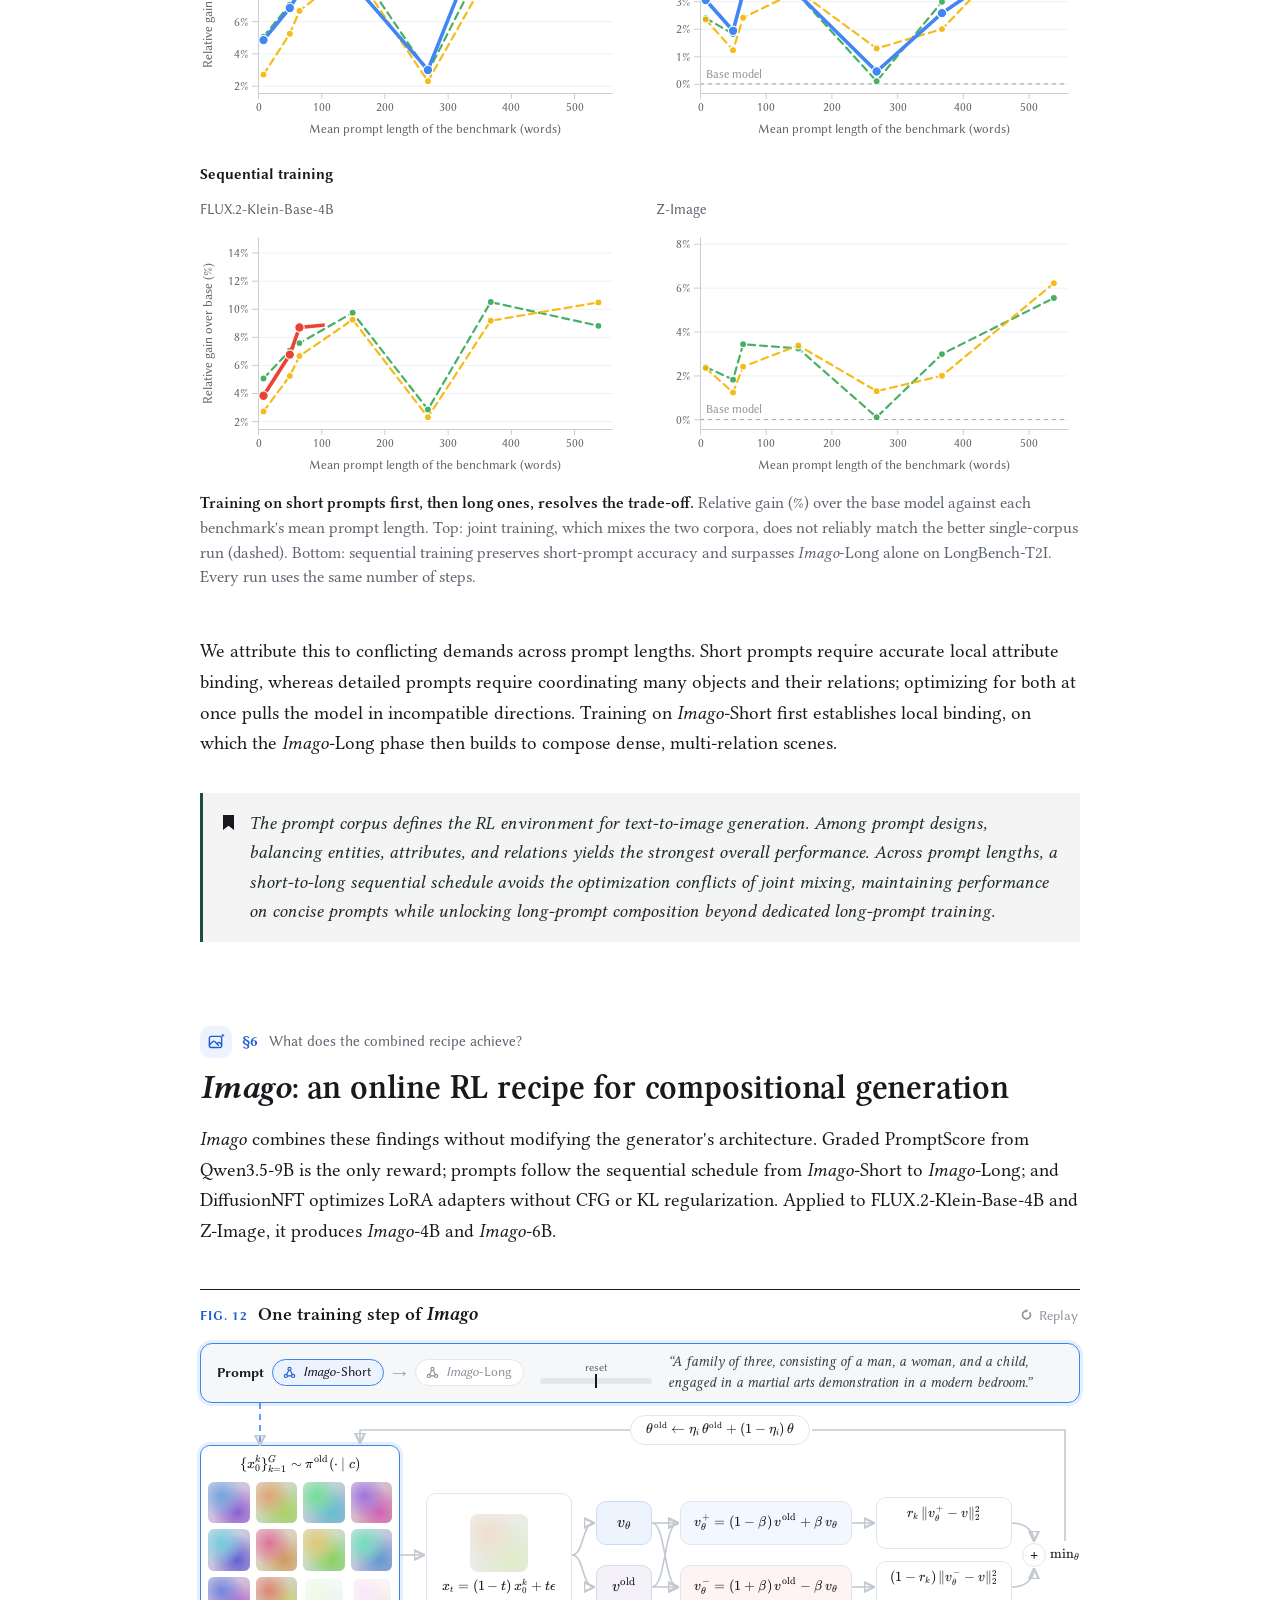
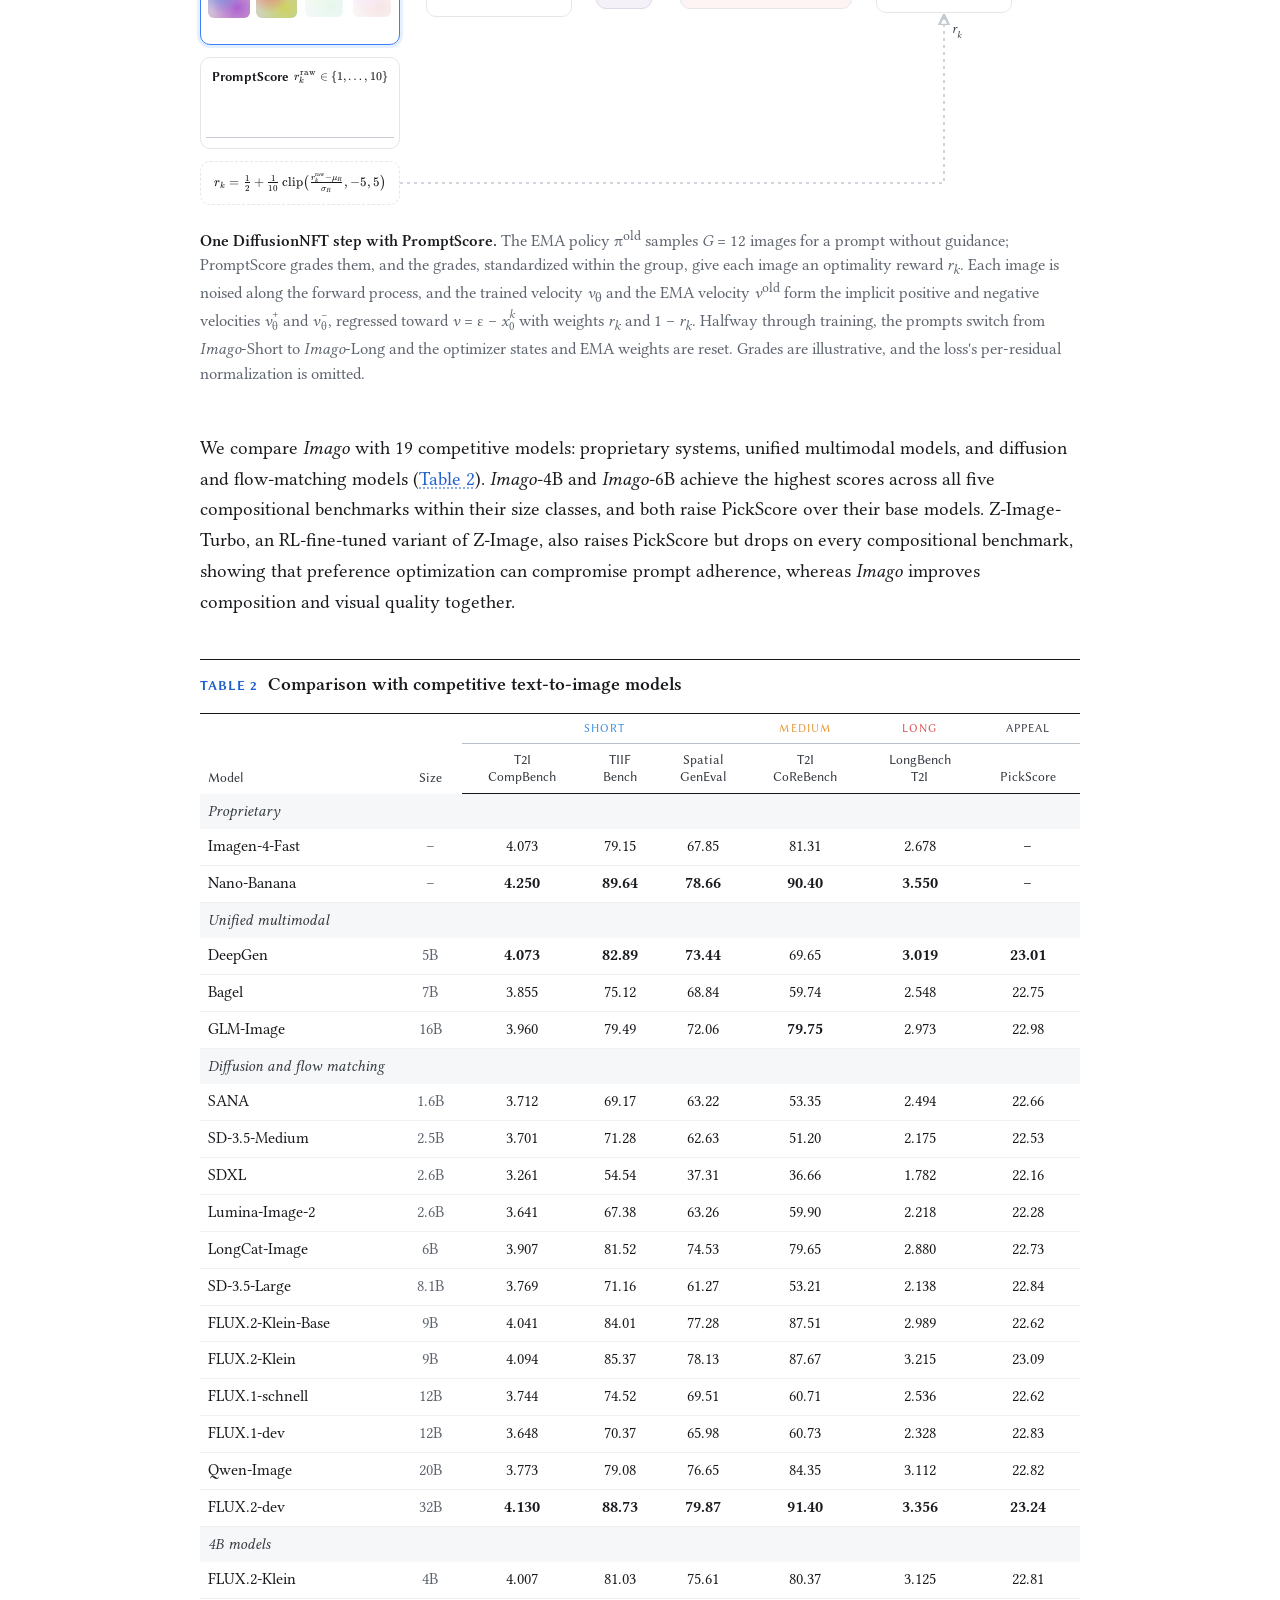
==== commit 19c231cb: "Low-poly medallion emblem; narrow-screen fixes" ====
--- a/imago/index.html
+++ b/imago/index.html
@@ -34,7 +34,7 @@
 
 <!-- ===================================================================== header -->
 <header class="hero" id="top">
-  <h1><span class="name">Imago</span>:<span class="sub">Maturing Visual Generation with Reinforcement Learning</span></h1>
+  <h1><span class="emblem" aria-hidden="true"></span><span class="name">Imago</span>:<span class="sub">Maturing Visual Generation with Reinforcement Learning</span></h1>
   <div class="authors" id="authors"></div>
   <div class="affil" id="affil"></div>
   <nav class="links" id="links" aria-label="Paper links"></nav>
--- a/imago/static/css/site.css
+++ b/imago/static/css/site.css
@@ -82,6 +82,9 @@
   line-height: 1.1; letter-spacing: -0.012em; margin: 0 auto 22px; text-wrap: balance;
 }
 .hero h1 .name { font-style: italic; color: var(--ink); }
+.hero h1 .emblem { display: inline-block; width: .9em; height: .9em; vertical-align: -.12em; margin-right: .14em; cursor: pointer; transition: transform .35s cubic-bezier(.2, .8, .2, 1); }
+.hero h1 .emblem svg { display: block; width: 100%; height: 100%; overflow: visible; filter: drop-shadow(0 3px 8px rgba(31, 95, 207, .16)); }
+.hero h1 .emblem:hover { transform: rotate(-10deg) scale(1.06); }
 .hero h1 .sub { display: block; font-weight: 400; font-size: .62em; letter-spacing: 0; margin-top: 10px; color: var(--ink-2); }
 .authors { font-size: 20px; line-height: 1.7; text-wrap: balance; }
 .authors span { white-space: nowrap; margin: 0 .45em; }
@@ -604,6 +607,7 @@
 .nft:not(.wide) .nb-vth, .nft:not(.wide) .nb-vold { grid-column: auto; }
 .nft:not(.wide) .nb-sum, .nft:not(.wide) .nft-wires { display: none; }
 .nft:not(.wide) .nb-prompt { flex-wrap: wrap; gap: 10px 14px; }
+.nft:not(.wide) .nf-sets { flex: 1 1 auto; flex-wrap: wrap; row-gap: 6px; min-width: 0; }
 .nft:not(.wide) .nf-text { flex-basis: 100%; -webkit-line-clamp: 3; }
 .nft:not(.wide) .nf-tiles { grid-template-columns: repeat(6, minmax(0, 1fr)); }
 .nft:not(.wide) :is(.nb-xt, .nb-vth, .nb-vold, .nb-vp, .nb-lp, .nb-min, .nb-ema)::before {
@@ -623,7 +627,7 @@
   opacity: 0; pointer-events: none; transition: opacity .2s, transform .2s; }
 .toast svg { width: 16px; height: 16px; }
 .toast.on { opacity: 1; transform: translate(-50%, 0); }
-.ref-pop { position: fixed; z-index: 58; width: 340px; padding: 12px 14px 12px; background: #fff; border: 1px solid #e1e4e8; border-radius: 14px;
+.ref-pop { position: fixed; z-index: 58; width: min(340px, calc(100vw - 16px)); padding: 12px 14px 12px; background: #fff; border: 1px solid #e1e4e8; border-radius: 14px;
   box-shadow: 0 20px 44px rgba(17, 24, 39, .17), 0 2px 6px rgba(17, 24, 39, .06); font-family: var(--sans); opacity: 0; transform: translateY(6px);
   pointer-events: none; transition: opacity .16s, transform .16s; }
 .ref-pop.above { transform: translateY(-6px); }
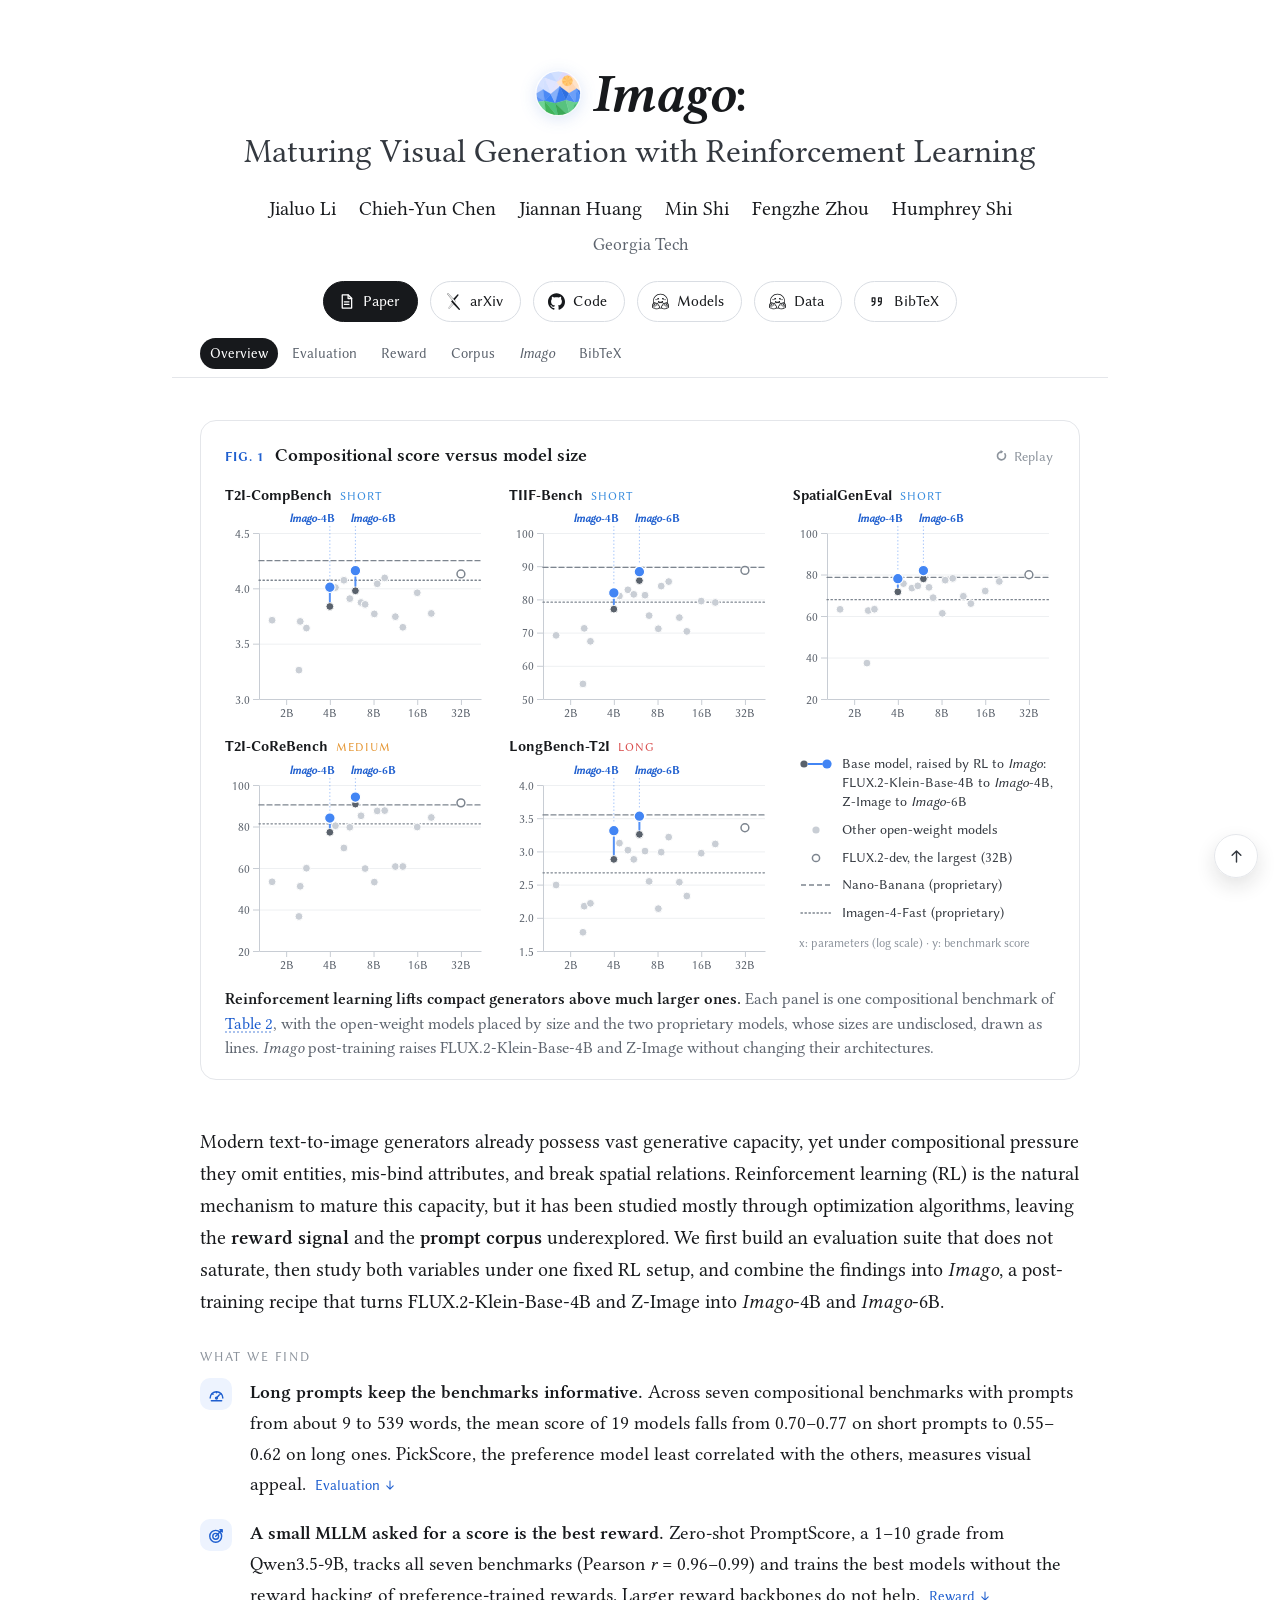
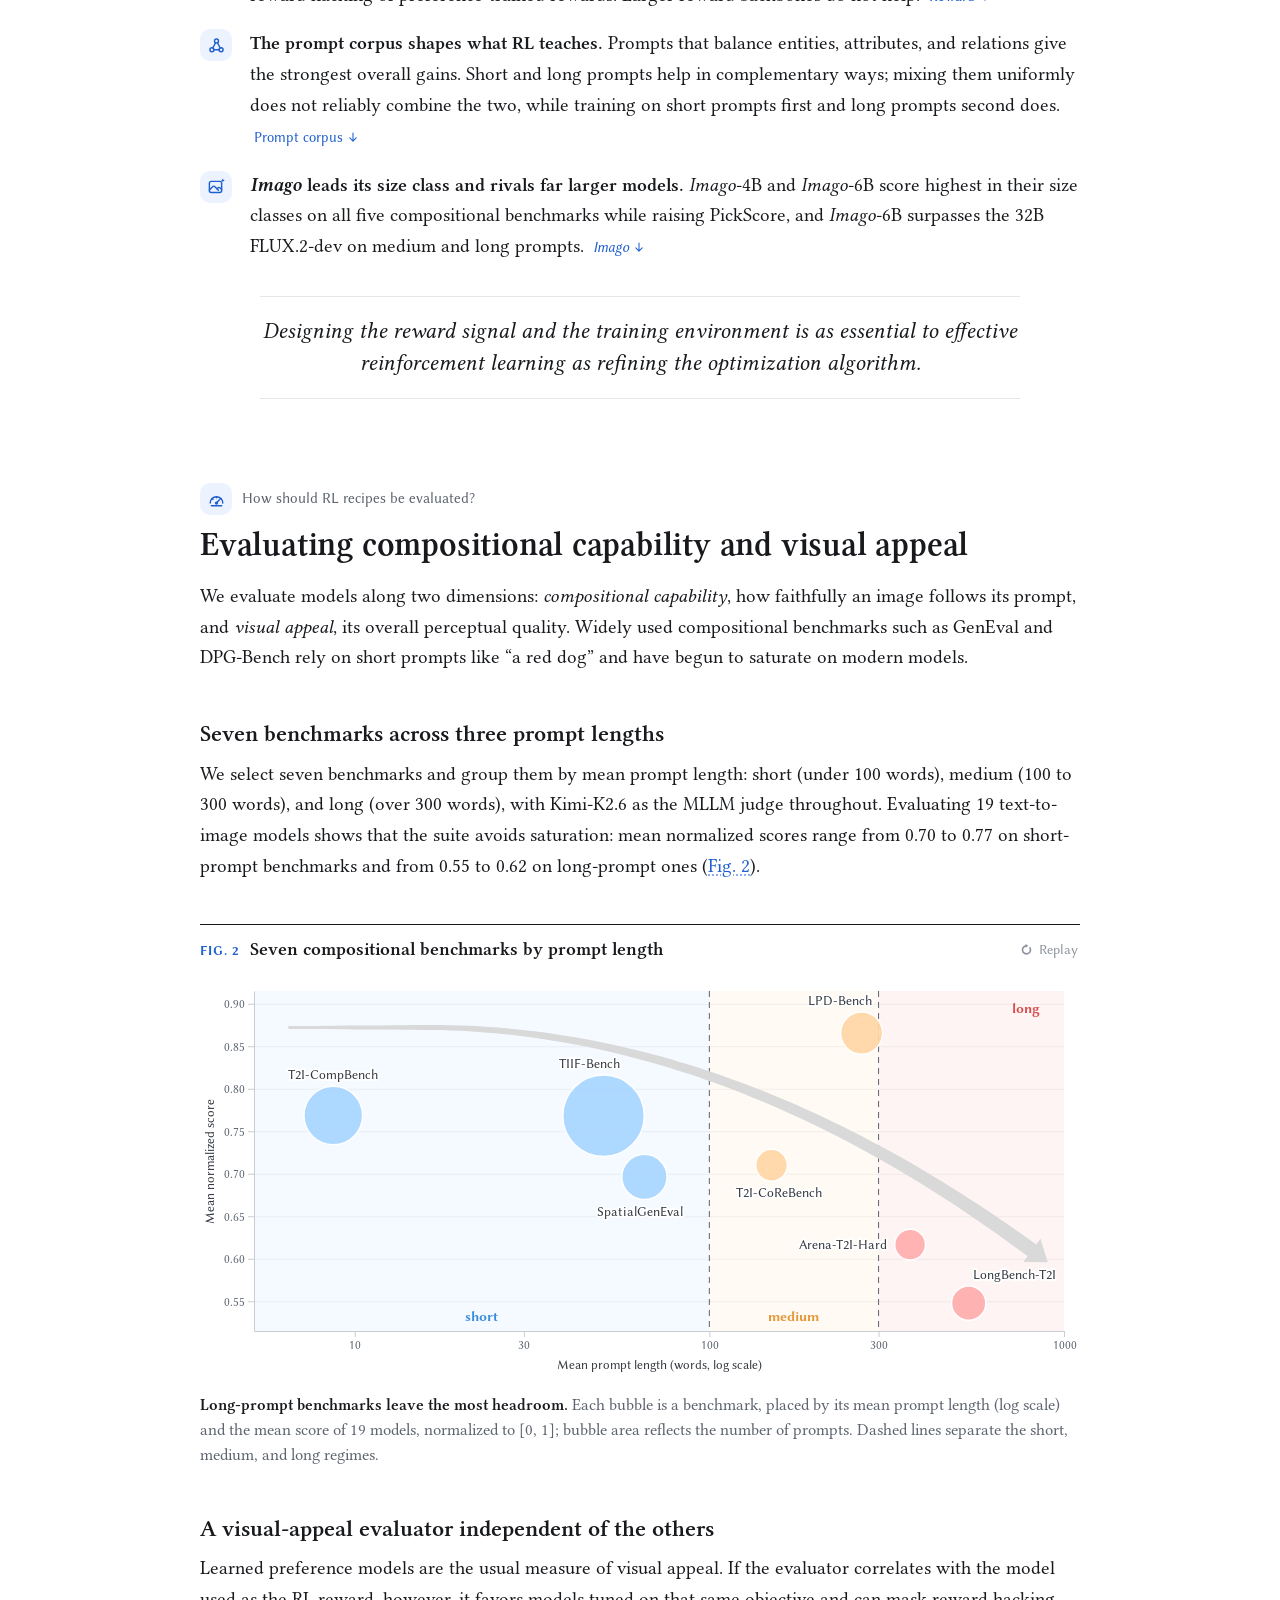
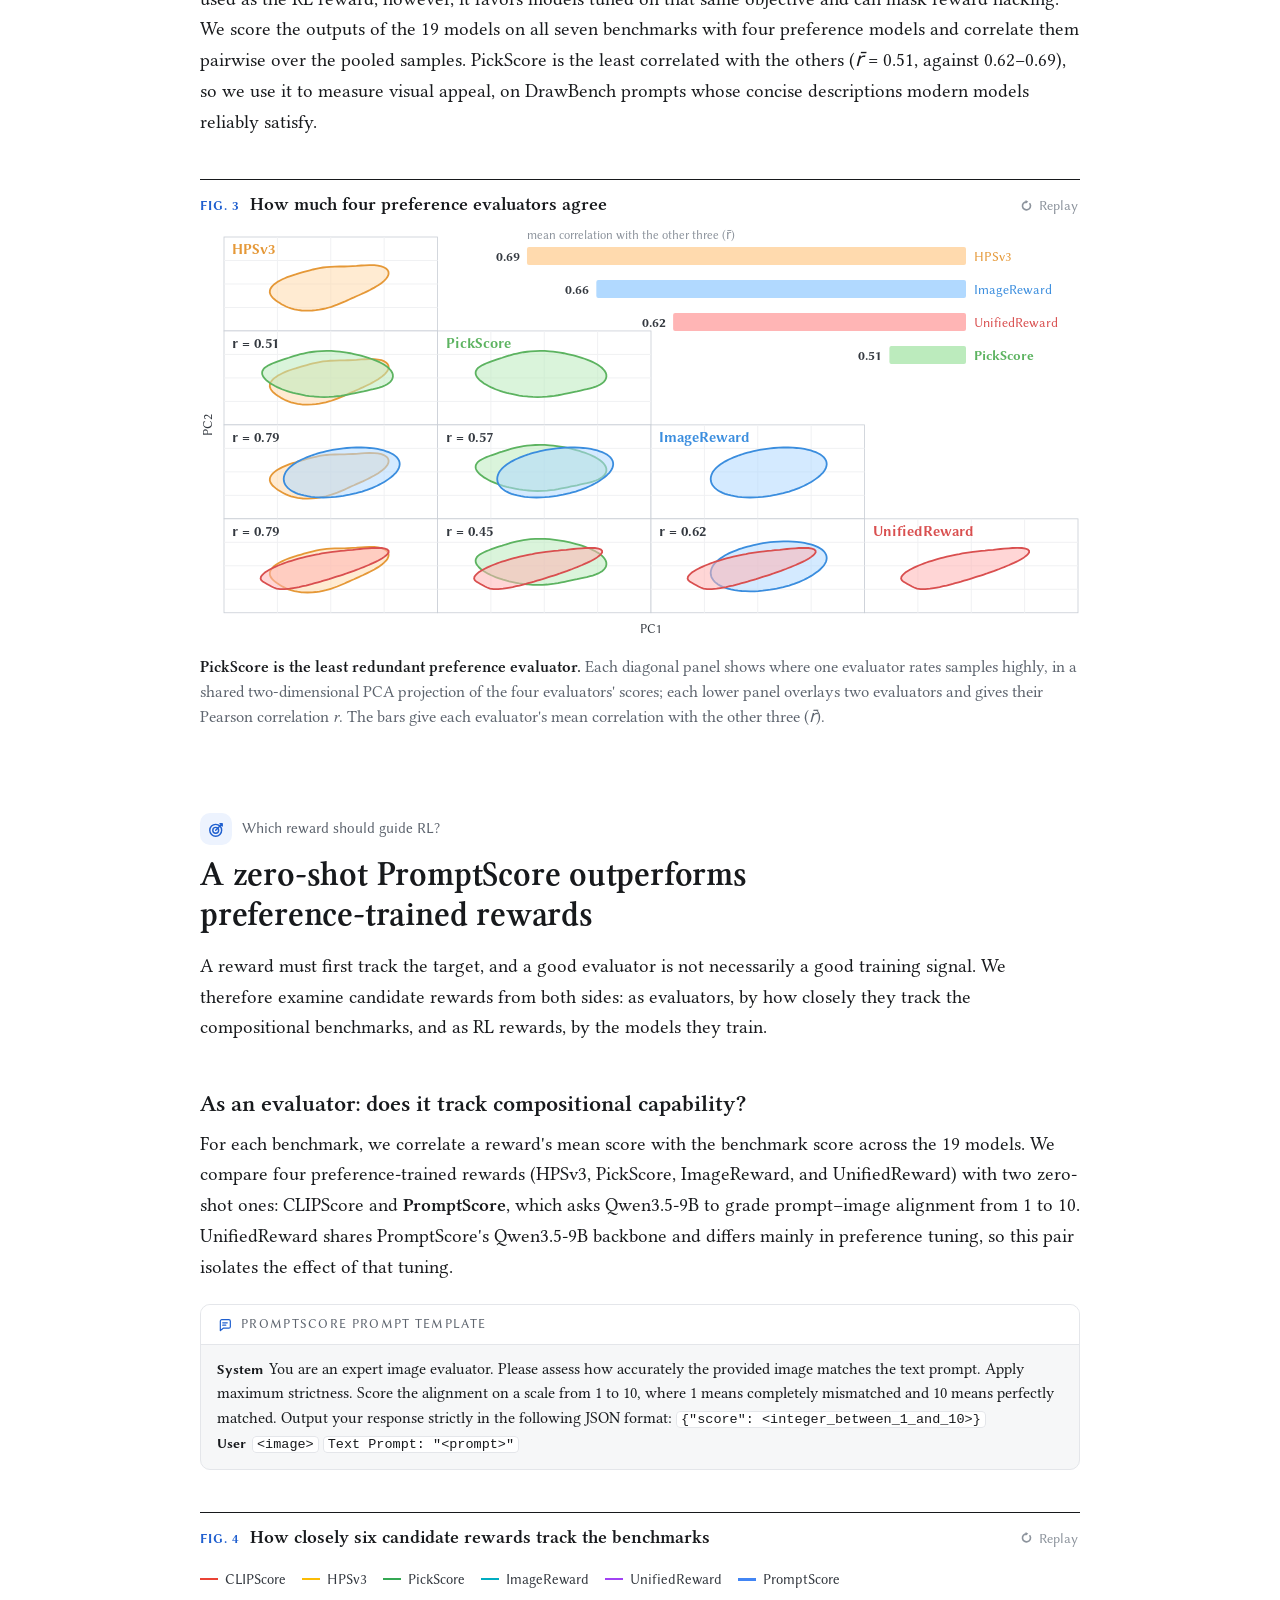
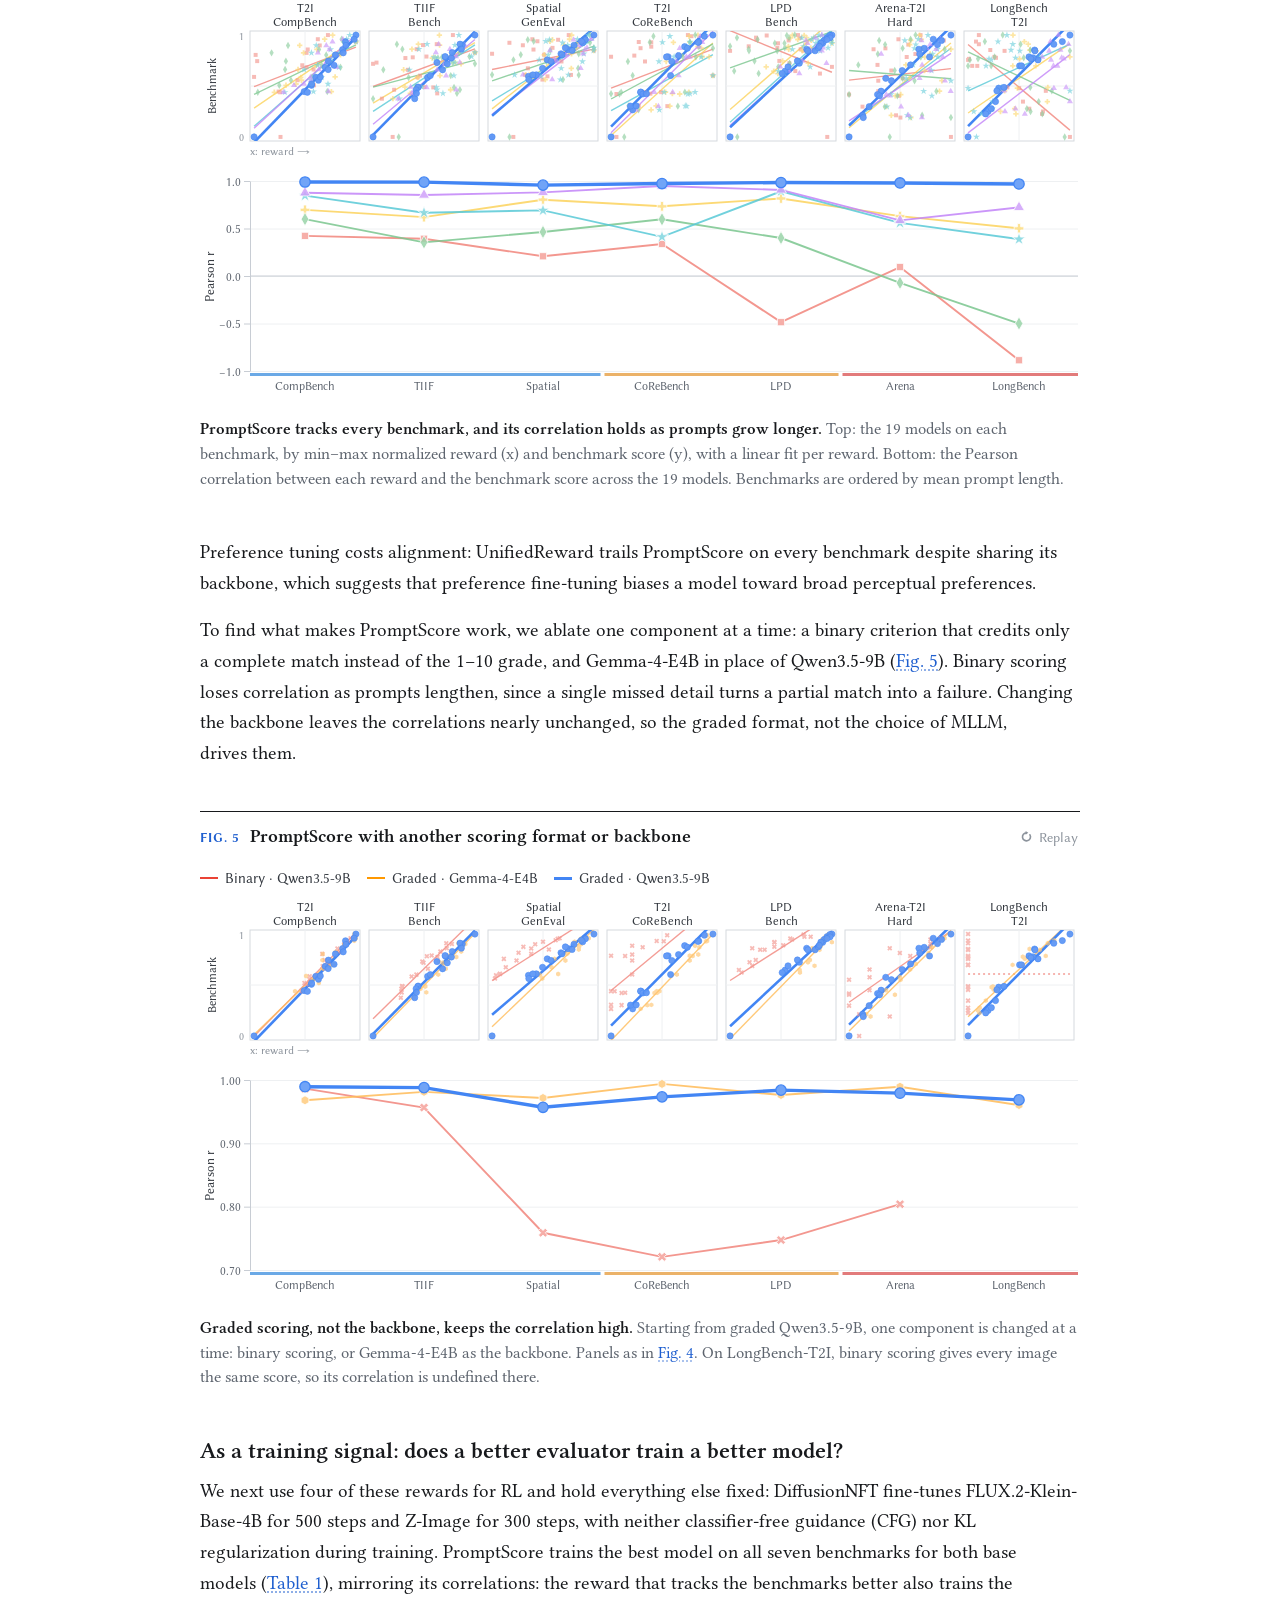
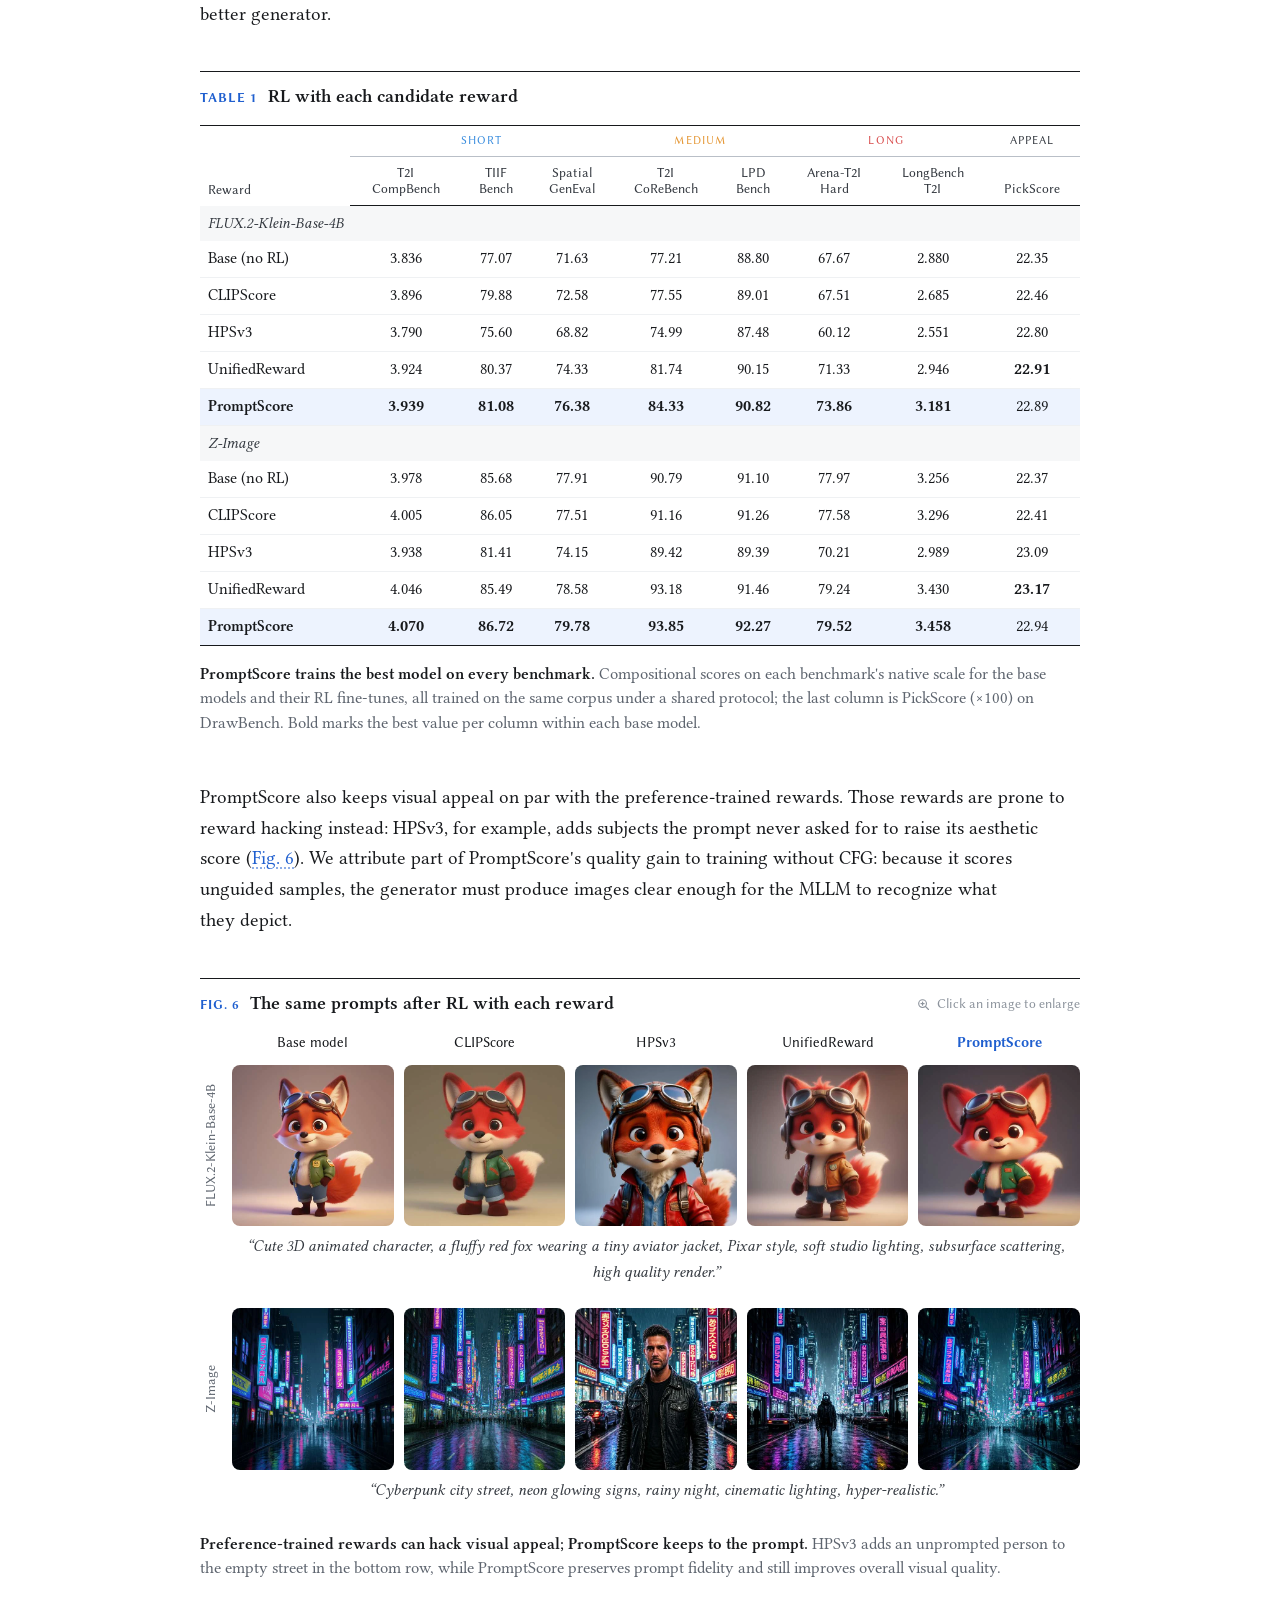
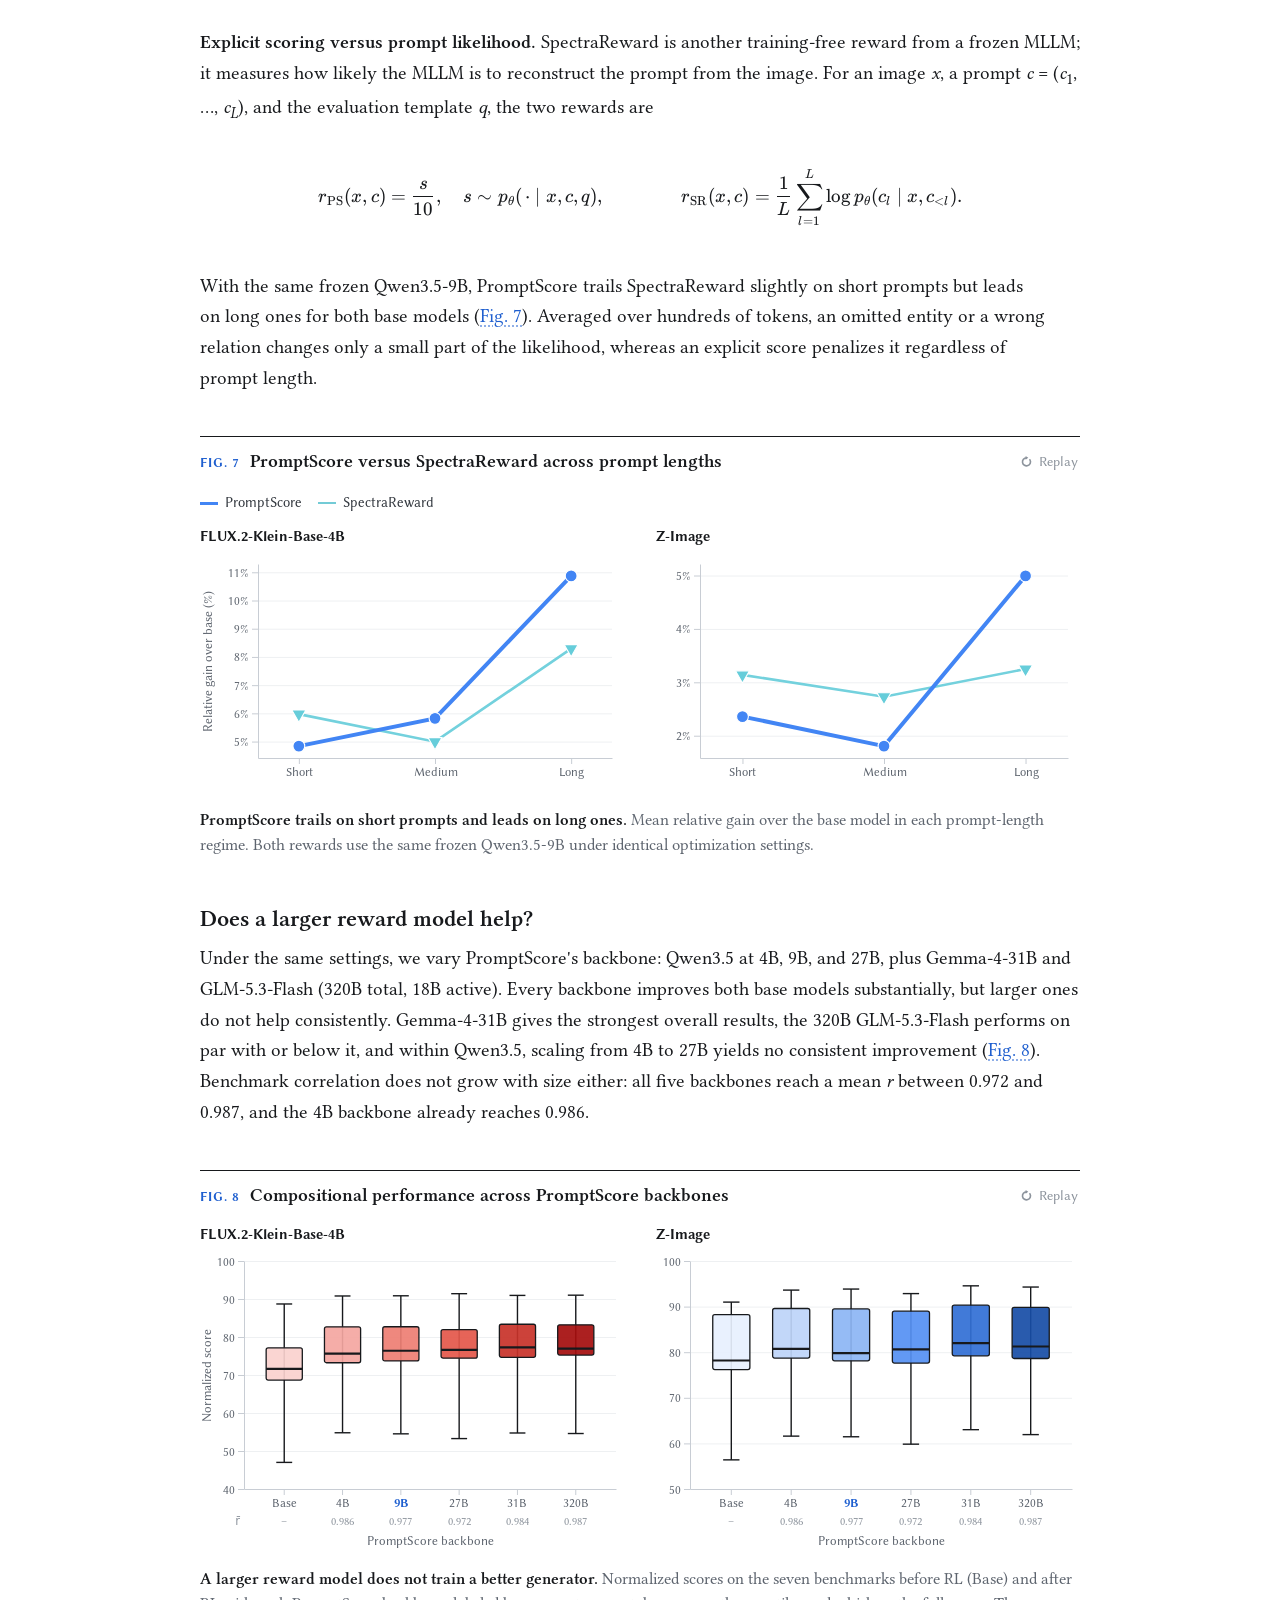
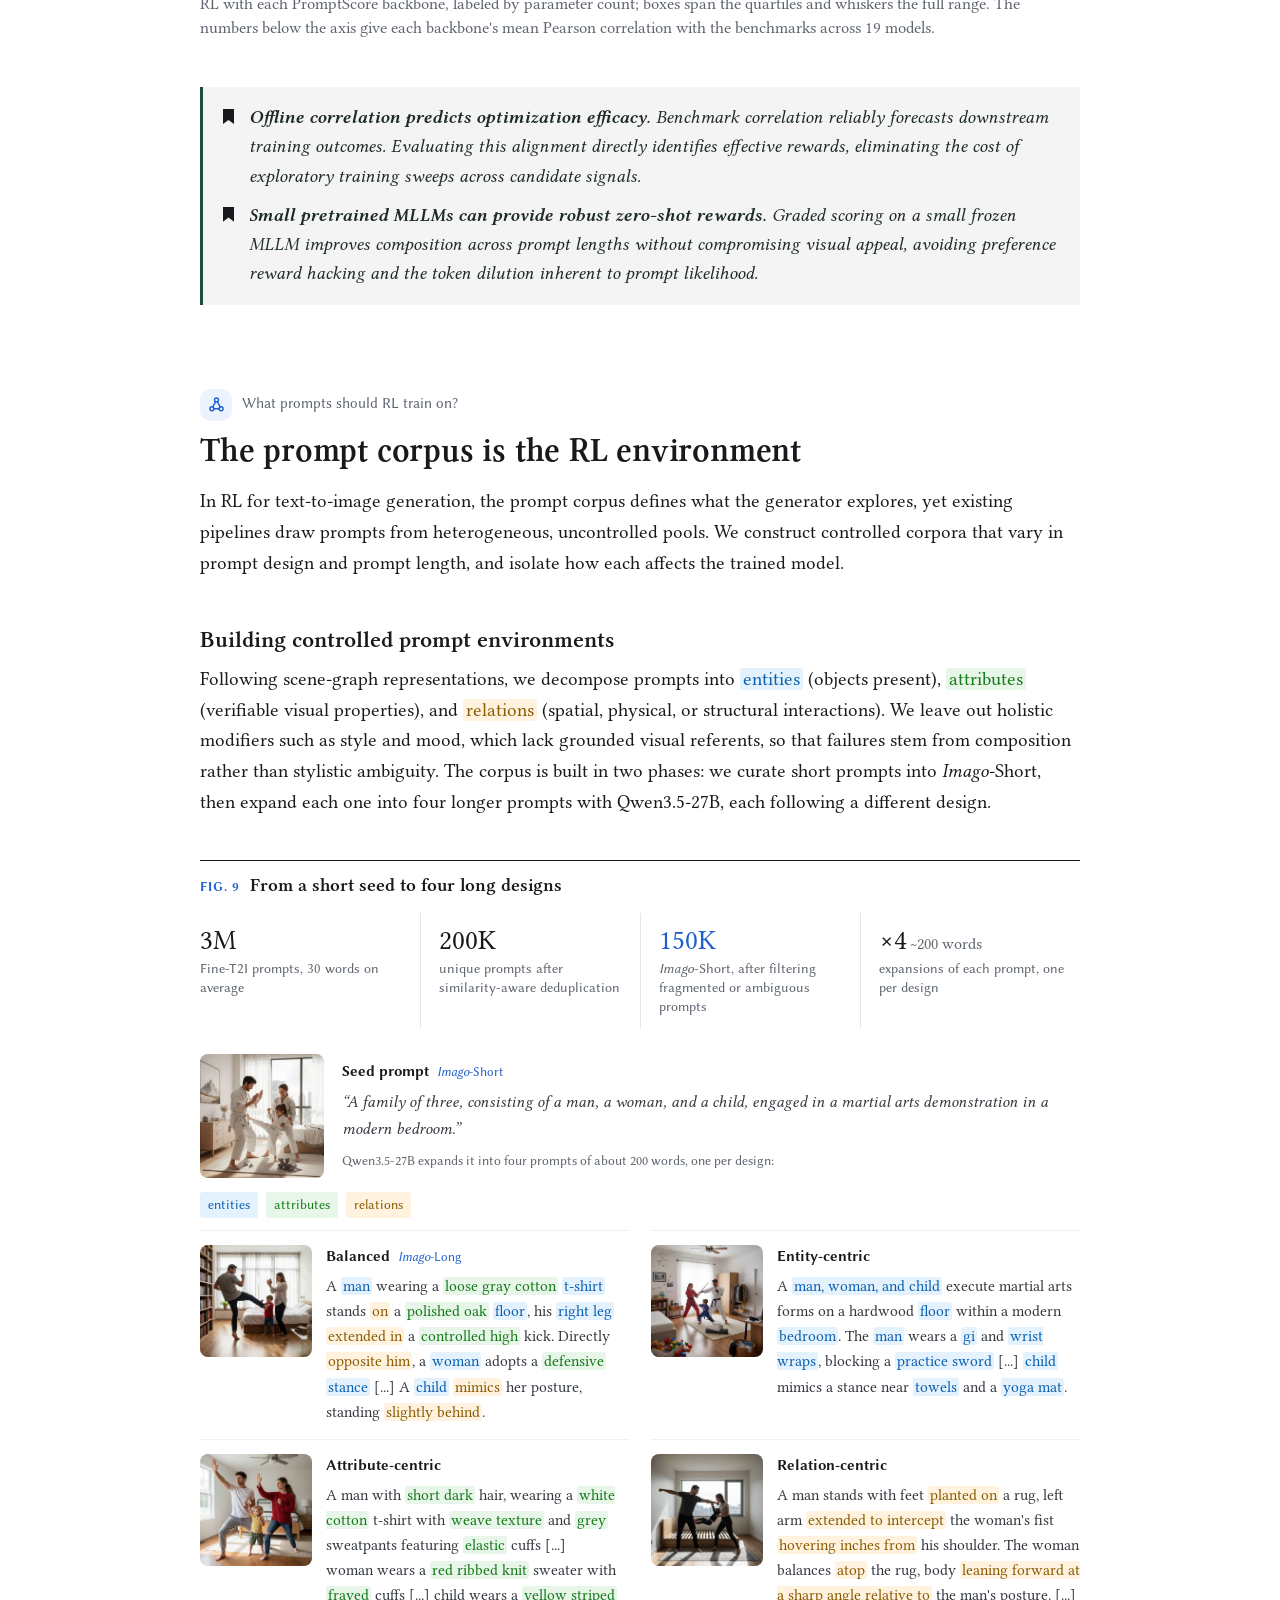
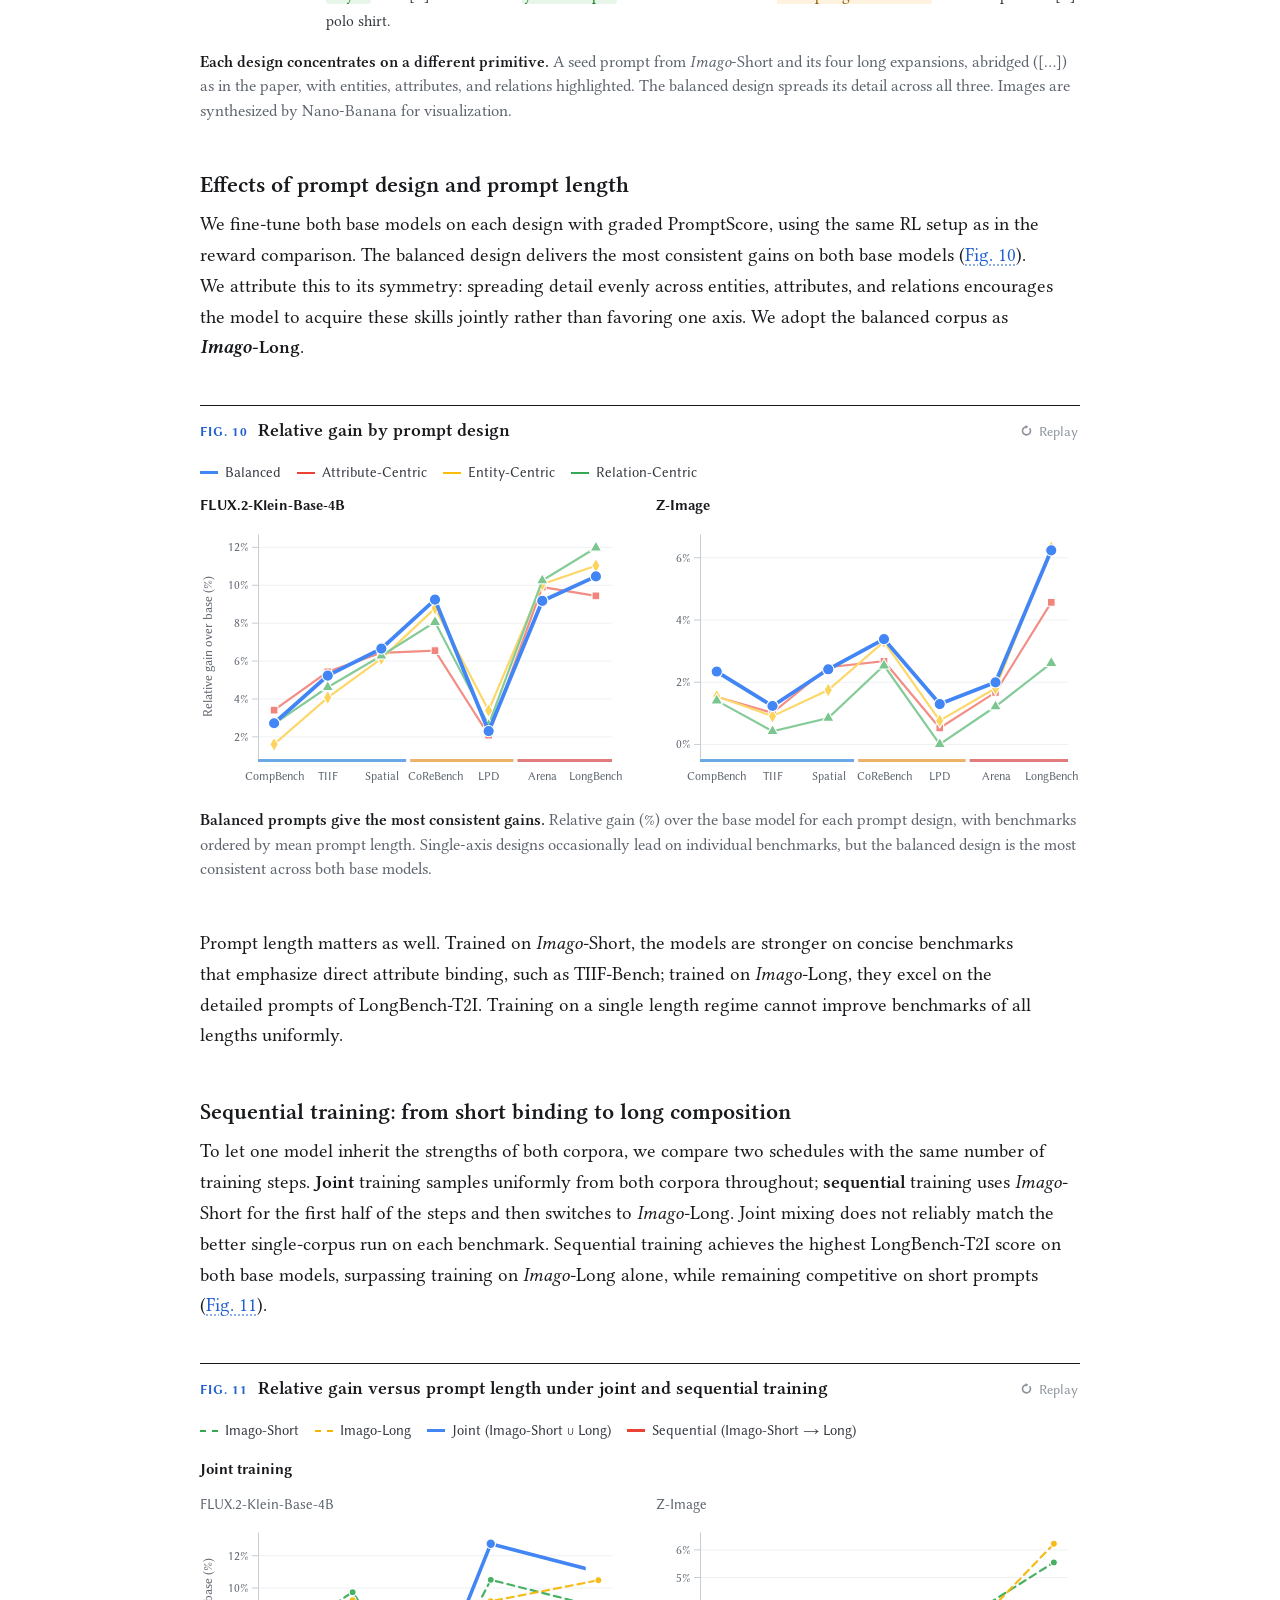
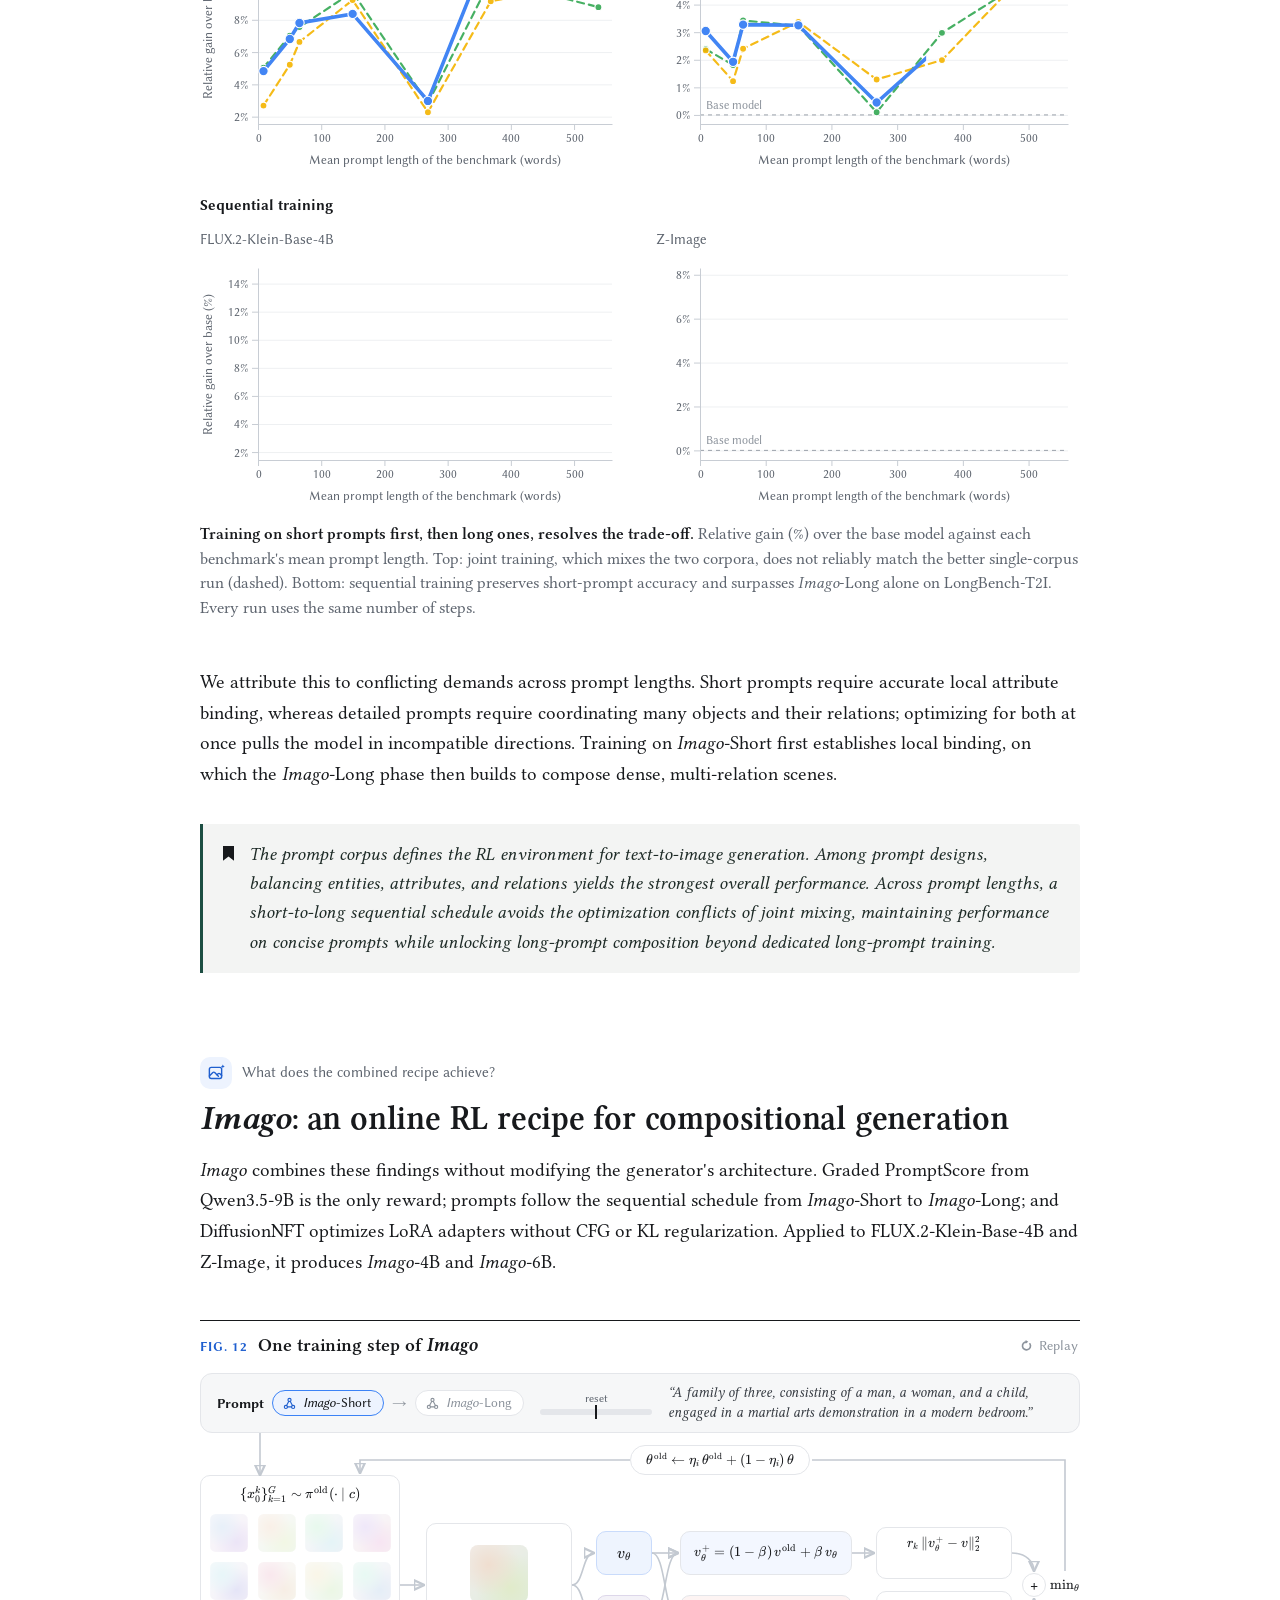
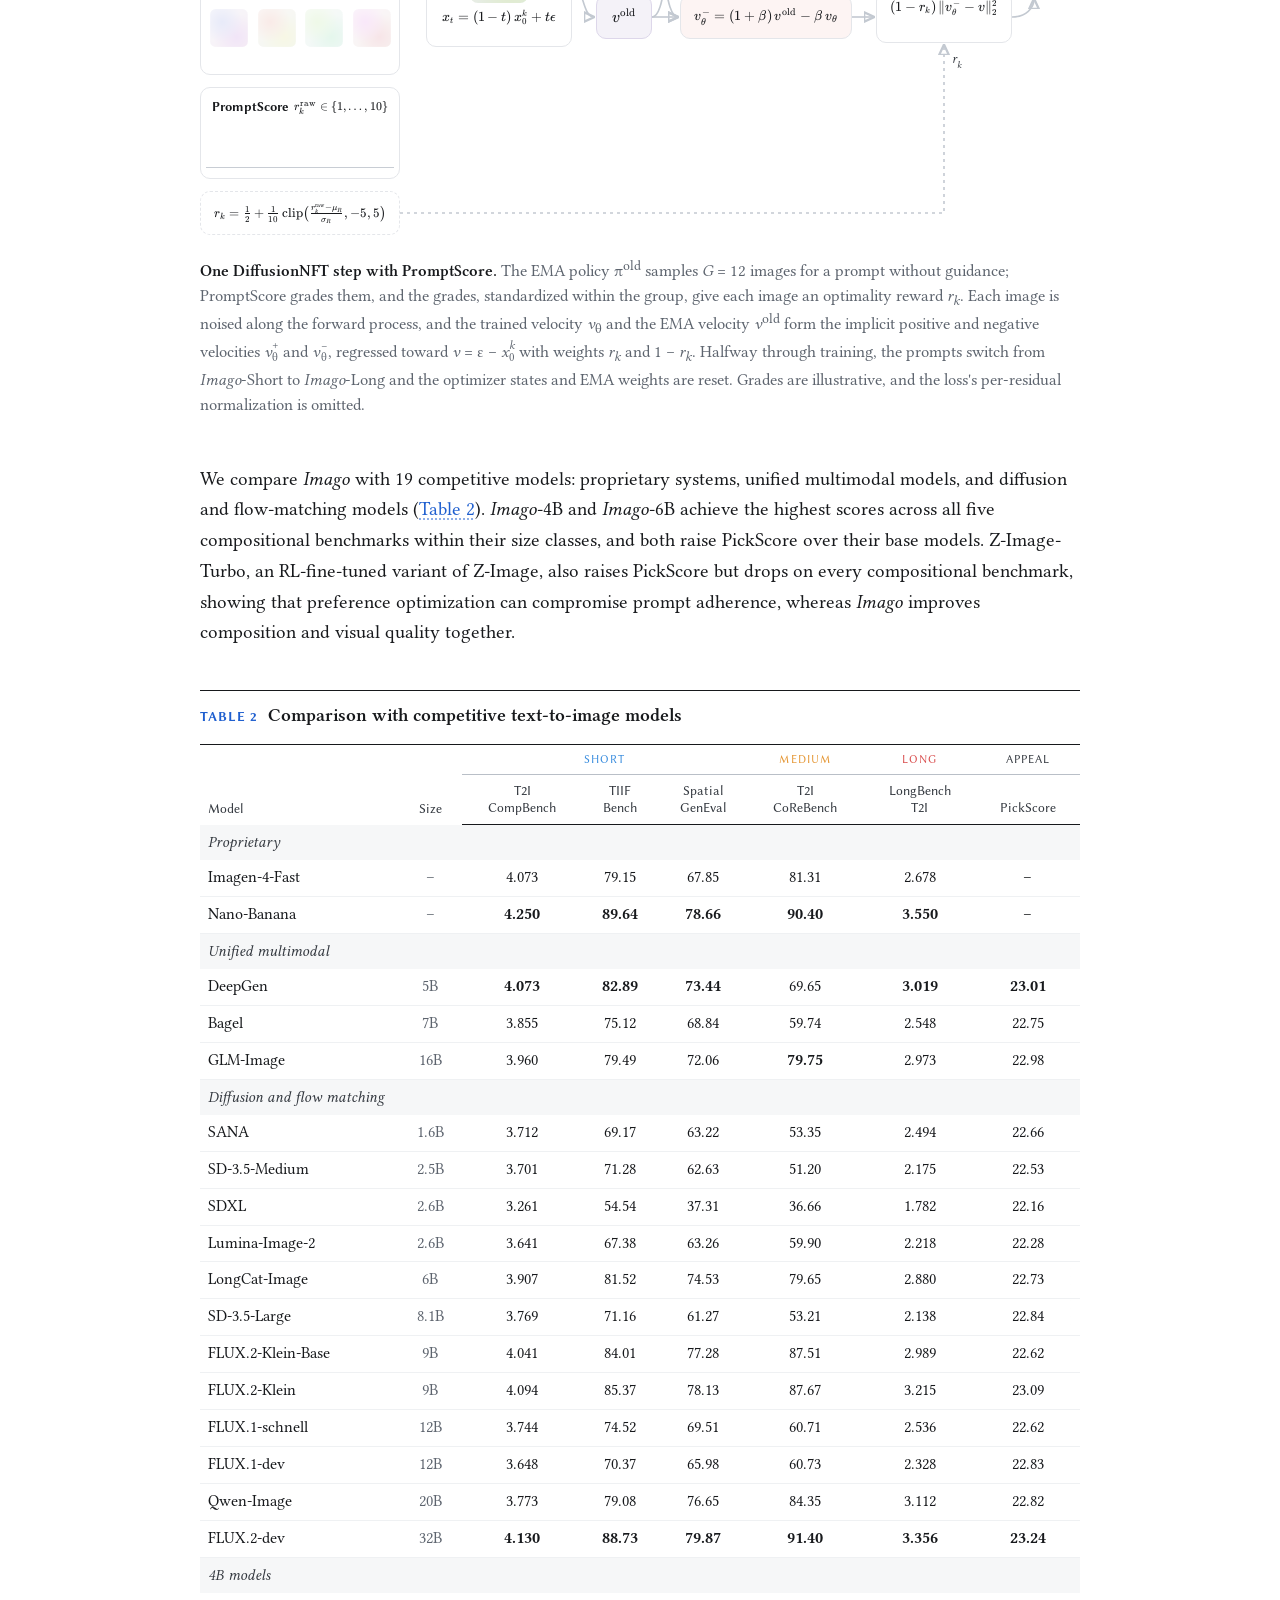
==== commit e95ec588: "Drop the paper's section numbers" ====
--- a/imago/index.html
+++ b/imago/index.html
@@ -22,10 +22,10 @@
   <ol>
     <span class="prog"></span>
     <li><a href="#top">Overview</a></li>
-    <li><a href="#evaluation"><span class="n">§3</span>Evaluation</a></li>
-    <li><a href="#reward"><span class="n">§4</span>Reward</a></li>
-    <li><a href="#corpus"><span class="n">§5</span>Prompt corpus</a></li>
-    <li><a href="#imago"><span class="n">§6</span><i>Imago</i></a></li>
+    <li><a href="#evaluation">Evaluation</a></li>
+    <li><a href="#reward">Reward</a></li>
+    <li><a href="#corpus">Prompt corpus</a></li>
+    <li><a href="#imago"><i>Imago</i></a></li>
     <li><a href="#citation">BibTeX</a></li>
   </ol>
 </nav>
@@ -43,10 +43,10 @@
 <nav class="tabs" aria-label="Sections">
   <ol>
     <li><a href="#top">Overview</a></li>
-    <li><a href="#evaluation">§3 Evaluation</a></li>
-    <li><a href="#reward">§4 Reward</a></li>
-    <li><a href="#corpus">§5 Corpus</a></li>
-    <li><a href="#imago">§6 <i>Imago</i></a></li>
+    <li><a href="#evaluation">Evaluation</a></li>
+    <li><a href="#reward">Reward</a></li>
+    <li><a href="#corpus">Corpus</a></li>
+    <li><a href="#imago"><i>Imago</i></a></li>
     <li><a href="#citation">BibTeX</a></li>
   </ol>
 </nav>
@@ -74,9 +74,9 @@
   <p class="epigraph">Designing the reward signal and the training environment is as essential to effective reinforcement learning as refining the optimization algorithm.</p>
 </section>
 
-<!-- ===================================================================== §3 evaluation -->
+<!-- ===================================================================== evaluation -->
 <section class="sec" id="evaluation" data-icon="evaluate">
-  <p class="kicker"><span class="num">§3</span><span>How should RL recipes be evaluated?</span></p>
+  <p class="kicker"><span>How should RL recipes be evaluated?</span></p>
   <h2>Evaluating compositional capability and visual appeal</h2>
   <p>We evaluate models along two dimensions: <em>compositional capability</em>, how faithfully an image follows its prompt, and <em>visual appeal</em>, its overall perceptual quality. Widely used compositional benchmarks such as GenEval and DPG-Bench rely on short prompts like “a red dog” and have begun to saturate on modern models.</p>
 
@@ -105,13 +105,13 @@
   </figure>
 </section>
 
-<!-- ===================================================================== §4 reward -->
+<!-- ===================================================================== reward -->
 <section class="sec" id="reward" data-icon="reward">
-  <p class="kicker"><span class="num">§4</span><span>Which reward should guide RL?</span></p>
+  <p class="kicker"><span>Which reward should guide RL?</span></p>
   <h2>A zero-shot PromptScore outperforms preference-trained rewards</h2>
   <p>A reward must first track the target, and a good evaluator is not necessarily a good training signal. We therefore examine candidate rewards from both sides: as evaluators, by how closely they track the compositional benchmarks, and as RL rewards, by the models they train.</p>
 
-  <h3><span class="kn">4.1</span>As an evaluator: does it track compositional capability?</h3>
+  <h3>As an evaluator: does it track compositional capability?</h3>
   <p>For each benchmark, we correlate a reward's mean score with the benchmark score across the 19 models. We compare four preference-trained rewards (HPSv3, PickScore, ImageReward, and UnifiedReward) with two zero-shot ones: CLIPScore and <b>PromptScore</b>, which asks Qwen3.5-9B to grade prompt–image alignment from 1 to 10. UnifiedReward shares PromptScore's Qwen3.5-9B backbone and differs mainly in preference tuning, so this pair isolates the effect of that tuning.</p>
 
   <div class="template">
@@ -142,7 +142,7 @@
     <figcaption><b>Graded scoring, not the backbone, keeps the correlation high.</b> Starting from graded Qwen3.5-9B, one component is changed at a time: binary scoring, or Gemma-4-E4B as the backbone. Panels as in <a class="ref" data-ref="fig-align"></a>. On LongBench-T2I, binary scoring gives every image the same score, so its correlation is undefined there.</figcaption>
   </figure>
 
-  <h3><span class="kn">4.2</span>As a training signal: does a better evaluator train a better model?</h3>
+  <h3>As a training signal: does a better evaluator train a better model?</h3>
   <p>We next use four of these rewards for RL and hold everything else fixed: DiffusionNFT fine-tunes FLUX.2-Klein-Base-4B for 500 steps and Z-Image for 300 steps, with neither classifier-free guidance (CFG) nor KL regularization during training. PromptScore trains the best model on all seven benchmarks for both base models (<a class="ref" data-ref="tab-reward"></a>), mirroring its correlations: the reward that tracks the benchmarks better also trains the better generator.</p>
 
   <figure id="tab-reward" data-fig="rewardTable" class="is-table">
@@ -181,7 +181,7 @@
     <figcaption><b>PromptScore trails on short prompts and leads on long ones.</b> Mean relative gain over the base model in each prompt-length regime. Both rewards use the same frozen Qwen3.5-9B under identical optimization settings.</figcaption>
   </figure>
 
-  <h3><span class="kn">4.3</span>Does a larger reward model help?</h3>
+  <h3>Does a larger reward model help?</h3>
   <p>Under the same settings, we vary PromptScore's backbone: Qwen3.5 at 4B, 9B, and 27B, plus Gemma-4-31B and GLM-5.3-Flash (320B total, 18B active). Every backbone improves both base models substantially, but larger ones do not help consistently. Gemma-4-31B gives the strongest overall results, the 320B GLM-5.3-Flash performs on par with or below it, and within Qwen3.5, scaling from 4B to 27B yields no consistent improvement (<a class="ref" data-ref="fig-scale"></a>). Benchmark correlation does not grow with size either: all five backbones reach a mean <i>r</i> between 0.972 and 0.987, and the 4B backbone already reaches 0.986.</p>
 
   <figure id="fig-scale" data-fig="scaling">
@@ -199,13 +199,13 @@
   </aside>
 </section>
 
-<!-- ===================================================================== §5 corpus -->
+<!-- ===================================================================== corpus -->
 <section class="sec" id="corpus" data-icon="corpus">
-  <p class="kicker"><span class="num">§5</span><span>What prompts should RL train on?</span></p>
+  <p class="kicker"><span>What prompts should RL train on?</span></p>
   <h2>The prompt corpus is the RL environment</h2>
   <p>In RL for text-to-image generation, the prompt corpus defines what the generator explores, yet existing pipelines draw prompts from heterogeneous, uncontrolled pools. We construct controlled corpora that vary in prompt design and prompt length, and isolate how each affects the trained model.</p>
 
-  <h3><span class="kn">5.1</span>Building controlled prompt environments</h3>
+  <h3>Building controlled prompt environments</h3>
   <p>Following scene-graph representations, we decompose prompts into <span class="sg entity">entities</span> (objects present), <span class="sg attribute">attributes</span> (verifiable visual properties), and <span class="sg relation">relations</span> (spatial, physical, or structural interactions). We leave out holistic modifiers such as style and mood, which lack grounded visual referents, so that failures stem from composition rather than stylistic ambiguity. The corpus is built in two phases: we curate short prompts into <i>Imago</i>-Short, then expand each one into four longer prompts with Qwen3.5-27B, each following a different design.</p>
 
   <figure id="fig-designs" data-fig="designs">
@@ -222,8 +222,8 @@
     <figcaption><b>Each design concentrates on a different primitive.</b> A seed prompt from <i>Imago</i>-Short and its four long expansions, abridged ([…]) as in the paper, with entities, attributes, and relations highlighted. The balanced design spreads its detail across all three. Images are synthesized by Nano-Banana for visualization.</figcaption>
   </figure>
 
-  <h3><span class="kn">5.2</span>Effects of prompt design and prompt length</h3>
-  <p>We fine-tune both base models on each design with graded PromptScore and the RL setup of §4. The balanced design delivers the most consistent gains on both base models (<a class="ref" data-ref="fig-design-gain"></a>). We attribute this to its symmetry: spreading detail evenly across entities, attributes, and relations encourages the model to acquire these skills jointly rather than favoring one axis. We adopt the balanced corpus as <b><i>Imago</i>-Long</b>.</p>
+  <h3>Effects of prompt design and prompt length</h3>
+  <p>We fine-tune both base models on each design with graded PromptScore, using the same RL setup as in the reward comparison. The balanced design delivers the most consistent gains on both base models (<a class="ref" data-ref="fig-design-gain"></a>). We attribute this to its symmetry: spreading detail evenly across entities, attributes, and relations encourages the model to acquire these skills jointly rather than favoring one axis. We adopt the balanced corpus as <b><i>Imago</i>-Long</b>.</p>
 
   <figure id="fig-design-gain" data-fig="designGain">
     <div class="fig-head">
@@ -237,7 +237,7 @@
 
   <p>Prompt length matters as well. Trained on <i>Imago</i>-Short, the models are stronger on concise benchmarks that emphasize direct attribute binding, such as TIIF-Bench; trained on <i>Imago</i>-Long, they excel on the detailed prompts of LongBench-T2I. Training on a single length regime cannot improve benchmarks of all lengths uniformly.</p>
 
-  <h3><span class="kn">5.3</span>Sequential training: from short binding to long composition</h3>
+  <h3>Sequential training: from short binding to long composition</h3>
   <p>To let one model inherit the strengths of both corpora, we compare two schedules with the same number of training steps. <b>Joint</b> training samples uniformly from both corpora throughout; <b>sequential</b> training uses <i>Imago</i>-Short for the first half of the steps and then switches to <i>Imago</i>-Long. Joint mixing does not reliably match the better single-corpus run on each benchmark. Sequential training achieves the highest LongBench-T2I score on both base models, surpassing training on <i>Imago</i>-Long alone, while remaining competitive on short prompts (<a class="ref" data-ref="fig-schedule"></a>).</p>
 
   <figure id="fig-schedule" data-fig="schedule">
@@ -257,9 +257,9 @@
   </aside>
 </section>
 
-<!-- ===================================================================== §6 imago -->
+<!-- ===================================================================== imago -->
 <section class="sec" id="imago" data-icon="image">
-  <p class="kicker"><span class="num">§6</span><span>What does the combined recipe achieve?</span></p>
+  <p class="kicker"><span>What does the combined recipe achieve?</span></p>
   <h2><i>Imago</i>: an online RL recipe for compositional generation</h2>
   <p><i>Imago</i> combines these findings without modifying the generator's architecture. Graded PromptScore from Qwen3.5-9B is the only reward; prompts follow the sequential schedule from <i>Imago</i>-Short to <i>Imago</i>-Long; and DiffusionNFT optimizes LoRA adapters without CFG or KL regularization. Applied to FLUX.2-Klein-Base-4B and Z-Image, it produces <i>Imago</i>-4B and <i>Imago</i>-6B.</p>
 
@@ -314,7 +314,7 @@
 
 <!-- ===================================================================== citation -->
 <section class="sec" id="citation" data-icon="quote">
-  <p class="kicker"><span class="num">Cite</span></p>
+  <p class="kicker"><span>Cite</span></p>
   <h2>BibTeX</h2>
   <div class="bib"><pre id="bibtex"></pre><button class="copy" type="button">Copy</button></div>
 </section>
--- a/imago/static/css/site.css
+++ b/imago/static/css/site.css
@@ -139,10 +139,8 @@
 section.sec > h2:hover .anchor, .anchor:focus-visible { opacity: 1; }
 .anchor:hover { background: var(--panel); color: var(--blue-d); text-decoration: none; }
 @media (max-width: 1040px) { .anchor { display: none; } }
-.kicker .num { color: var(--blue-d); font-weight: 700; letter-spacing: .02em; }
 h2 { font-size: 34px; line-height: 1.17; font-weight: 600; letter-spacing: -0.006em; margin: 0 0 16px; text-wrap: balance; }
 h3 { font-size: 23.5px; line-height: 1.25; font-weight: 600; margin: 46px 0 10px; text-wrap: balance; }
-h3 .kn { font-family: var(--sans); font-size: 15px; font-weight: 400; color: var(--faint); margin-right: 10px; letter-spacing: .02em; }
 
 /* the paper's insight box */
 .insight {
@@ -464,7 +462,6 @@
 .toc .prog { position: absolute; left: 4px; top: 6px; width: 1.5px; height: 0; background: var(--blue); transition: height .35s cubic-bezier(.2, .7, .2, 1); }
 .toc li a { position: relative; display: block; padding: 5px 0 5px 16px; font-size: 14.5px; color: var(--muted); line-height: 1.3; }
 .toc li a::before { content: ""; position: absolute; left: 1px; top: 11px; width: 8px; height: 8px; border-radius: 50%; background: #fff; border: 1.5px solid #cfd4da; transition: background .25s, border-color .25s, transform .25s; }
-.toc li a .n { color: var(--faint); margin-right: 6px; font-size: 13px; }
 .toc li a:hover { color: var(--ink); text-decoration: none; }
 .toc li a.done::before { background: var(--blue); border-color: var(--blue); }
 .toc li a.on { color: var(--ink); }
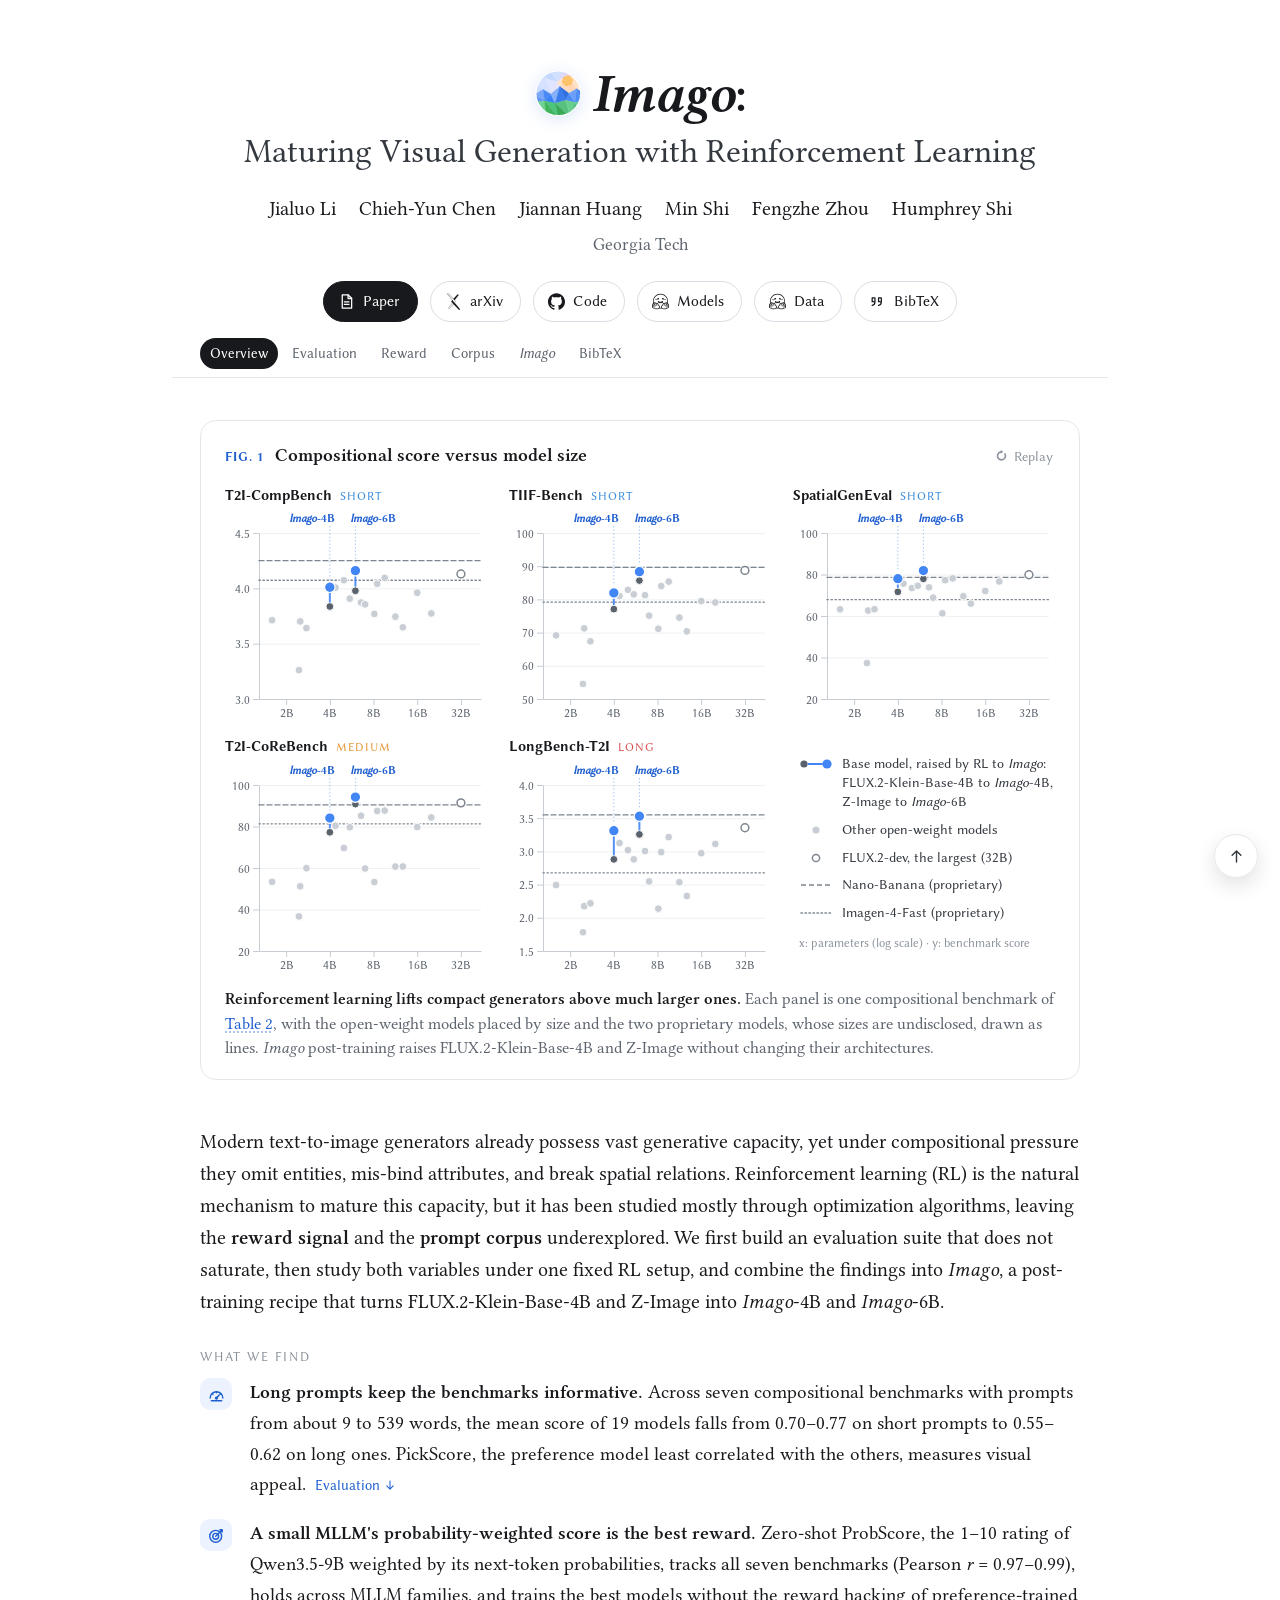
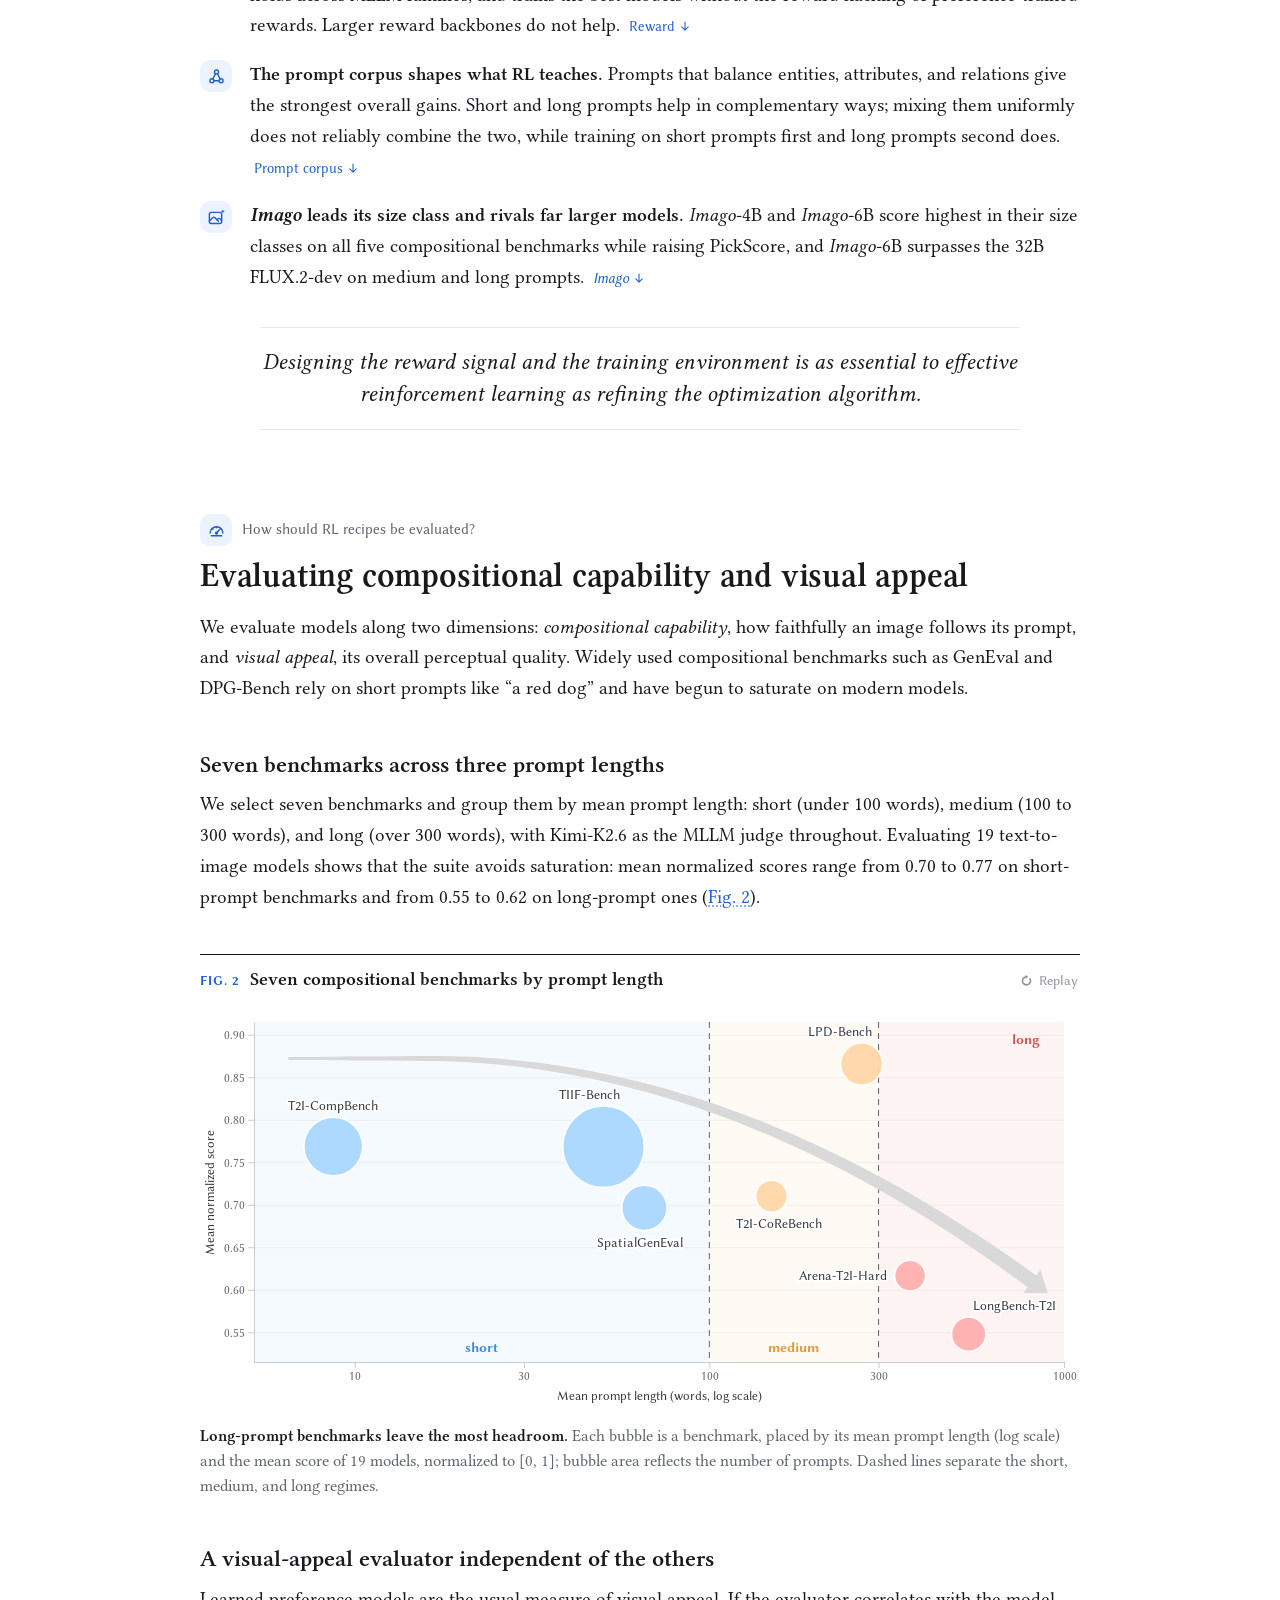
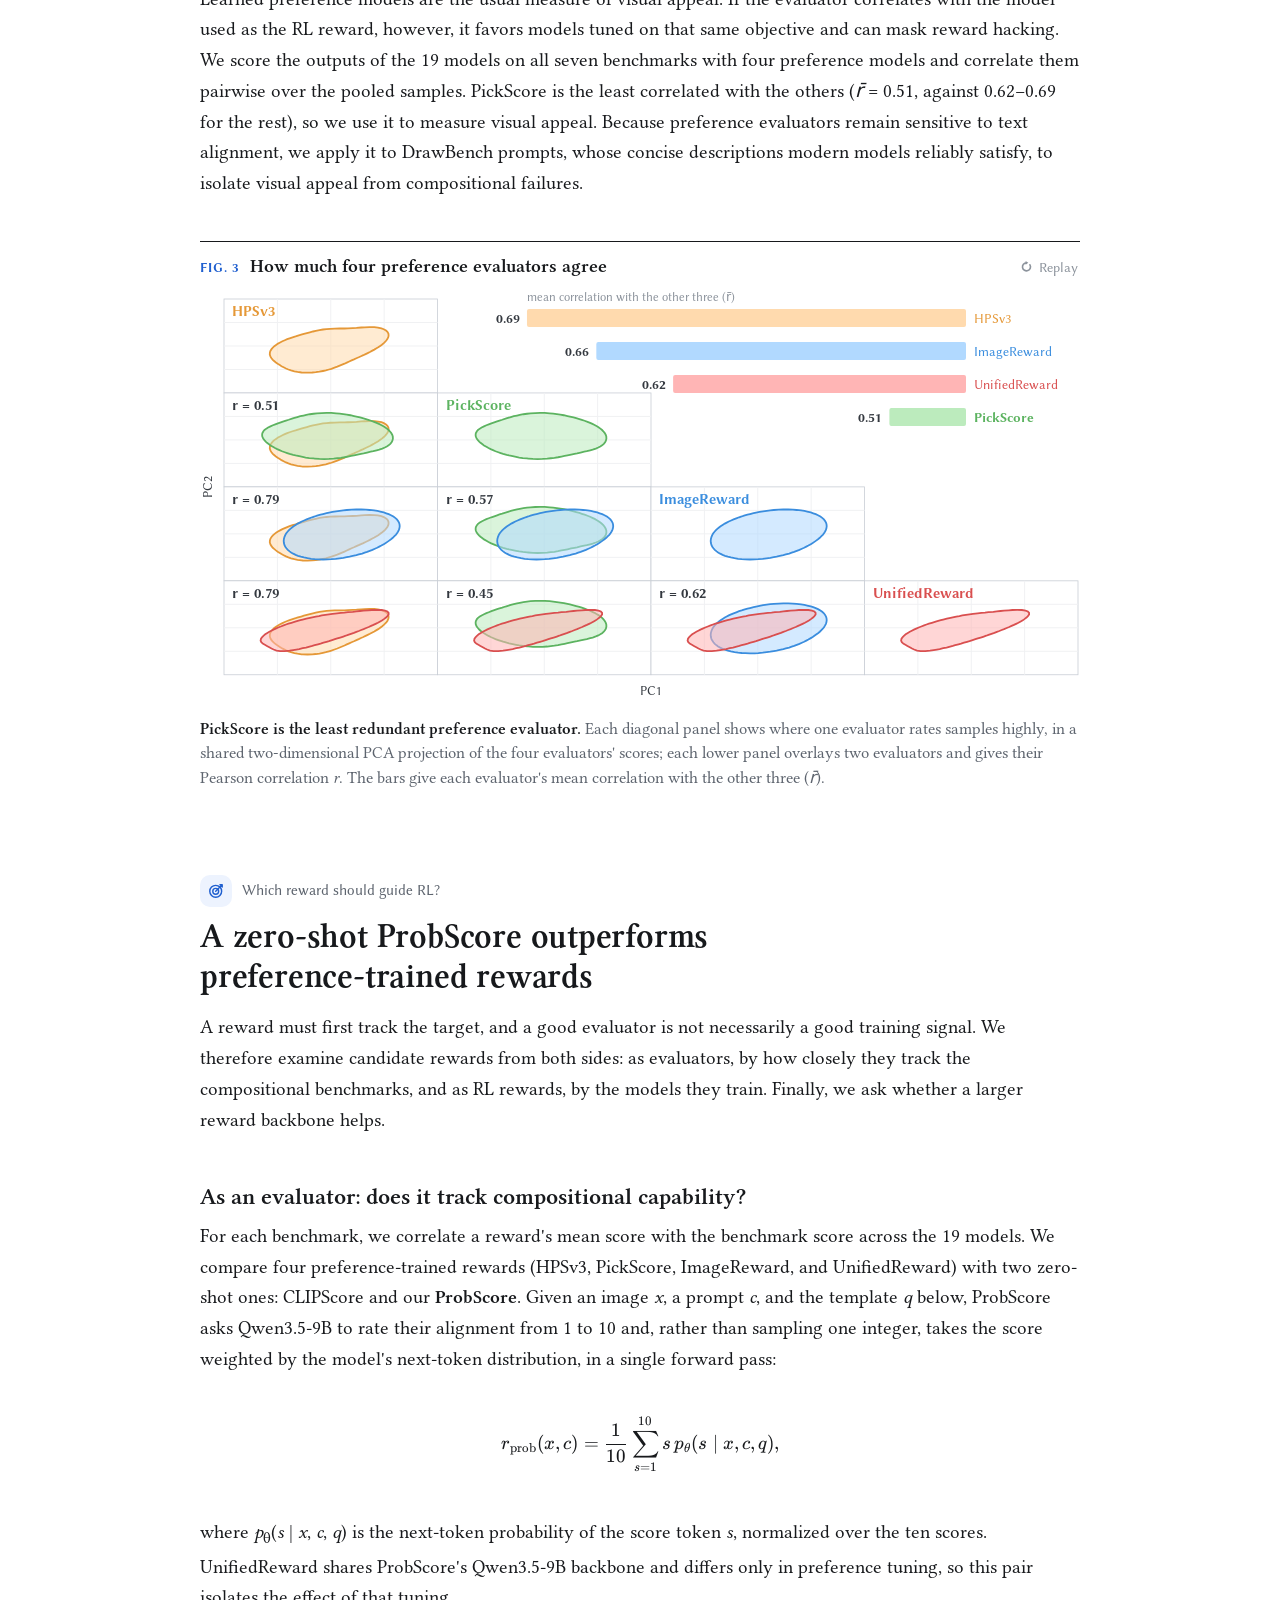
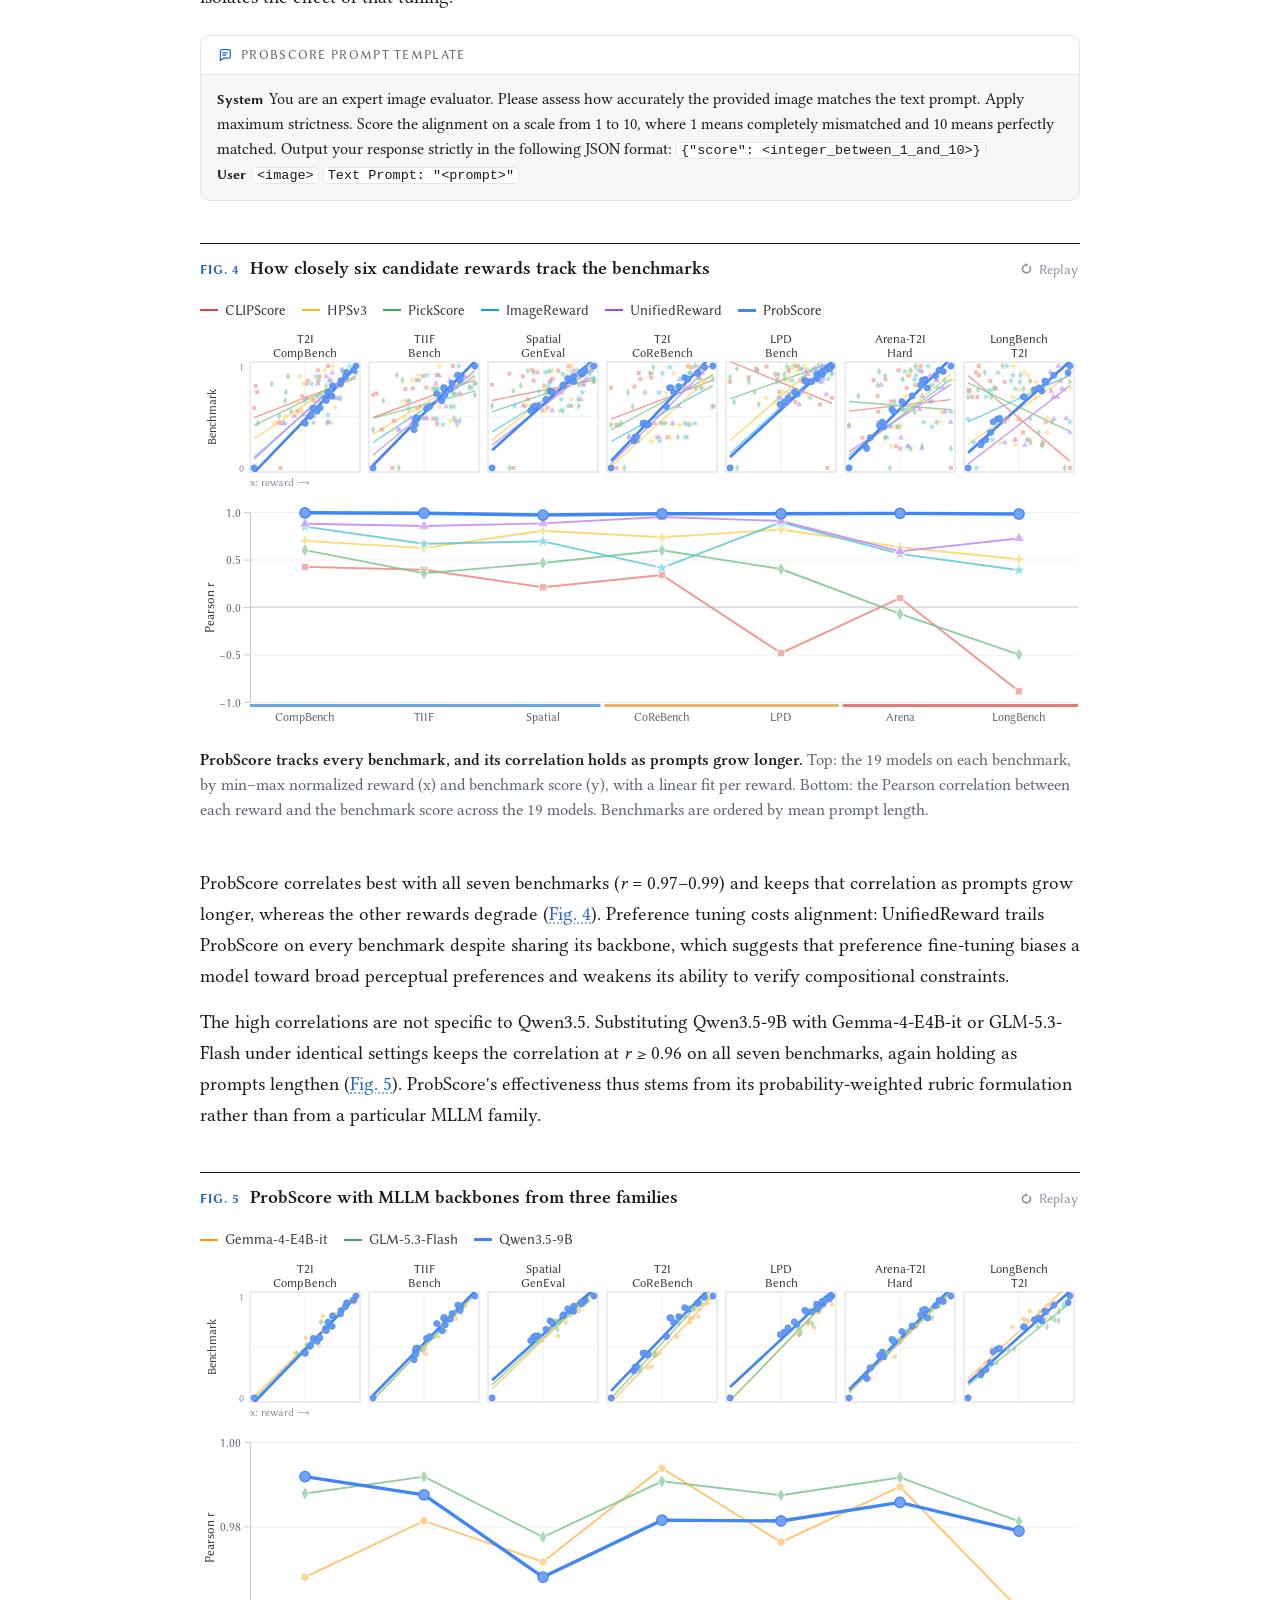
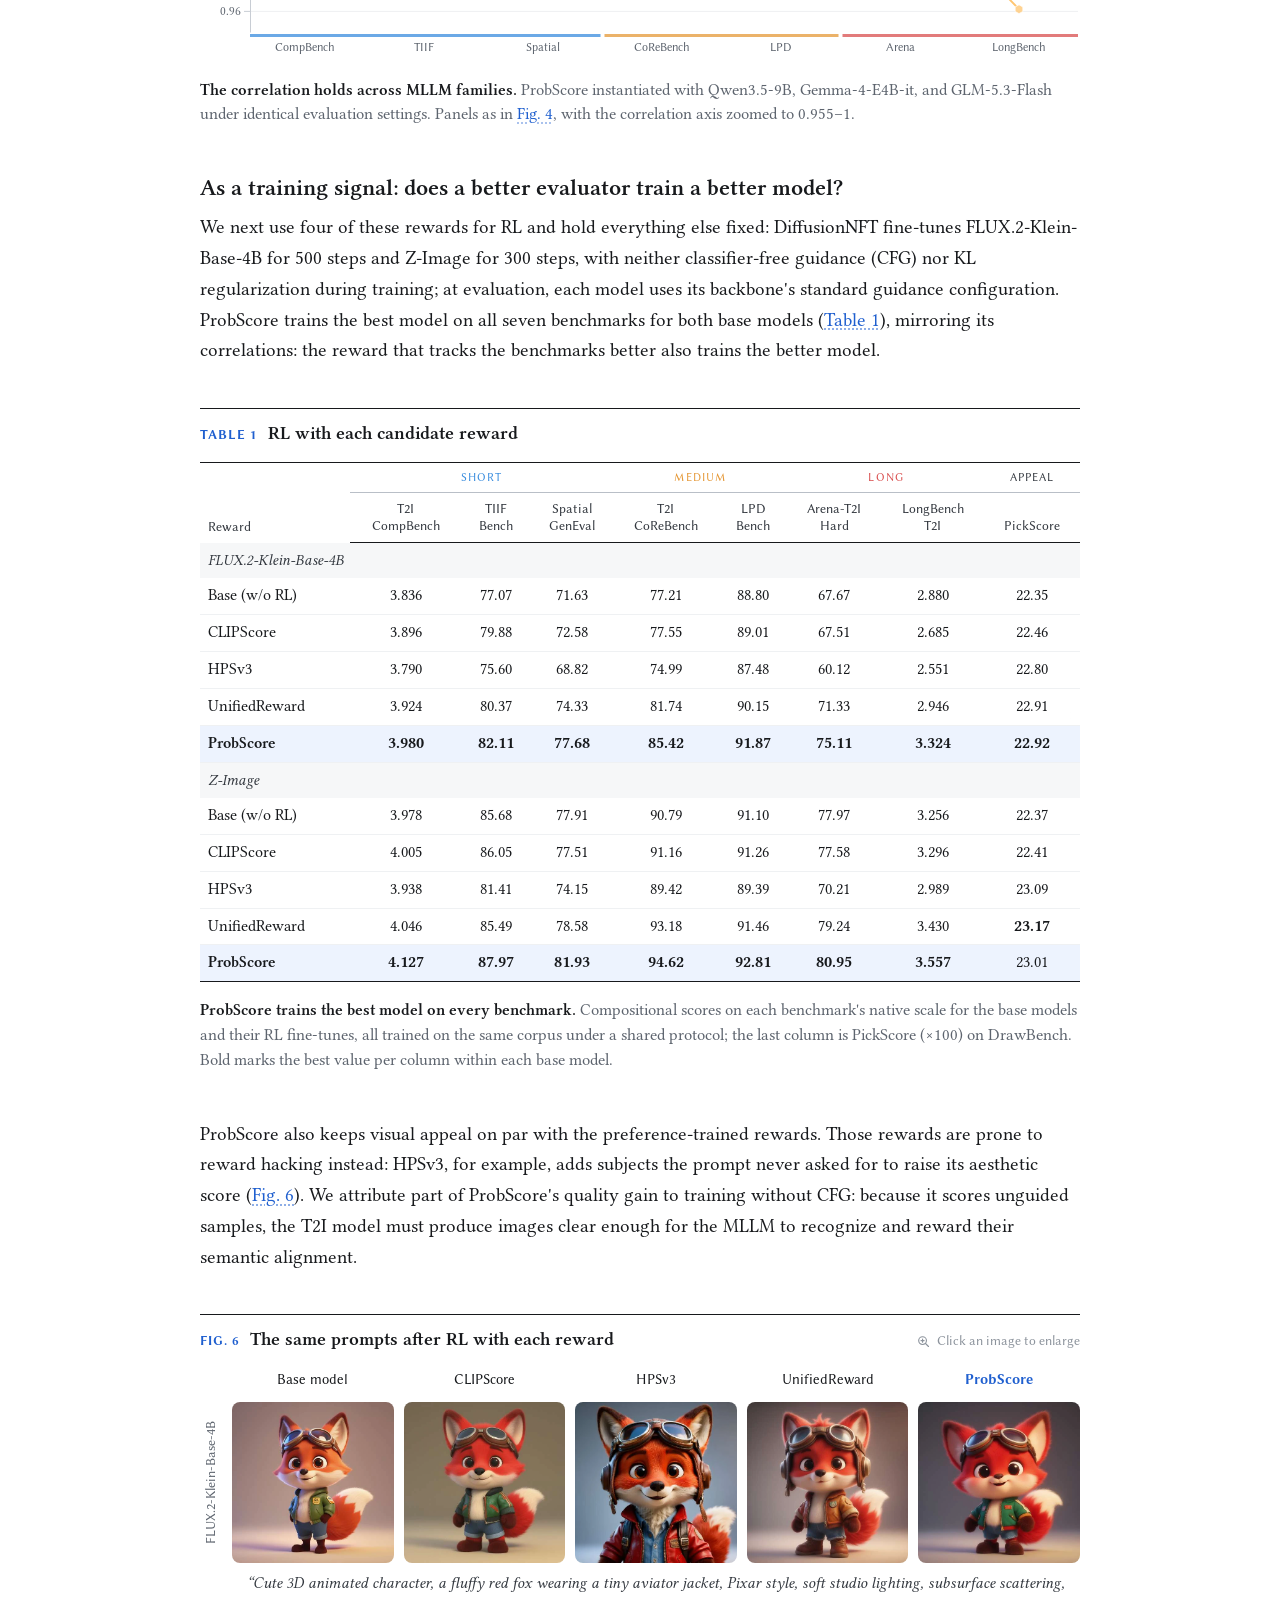
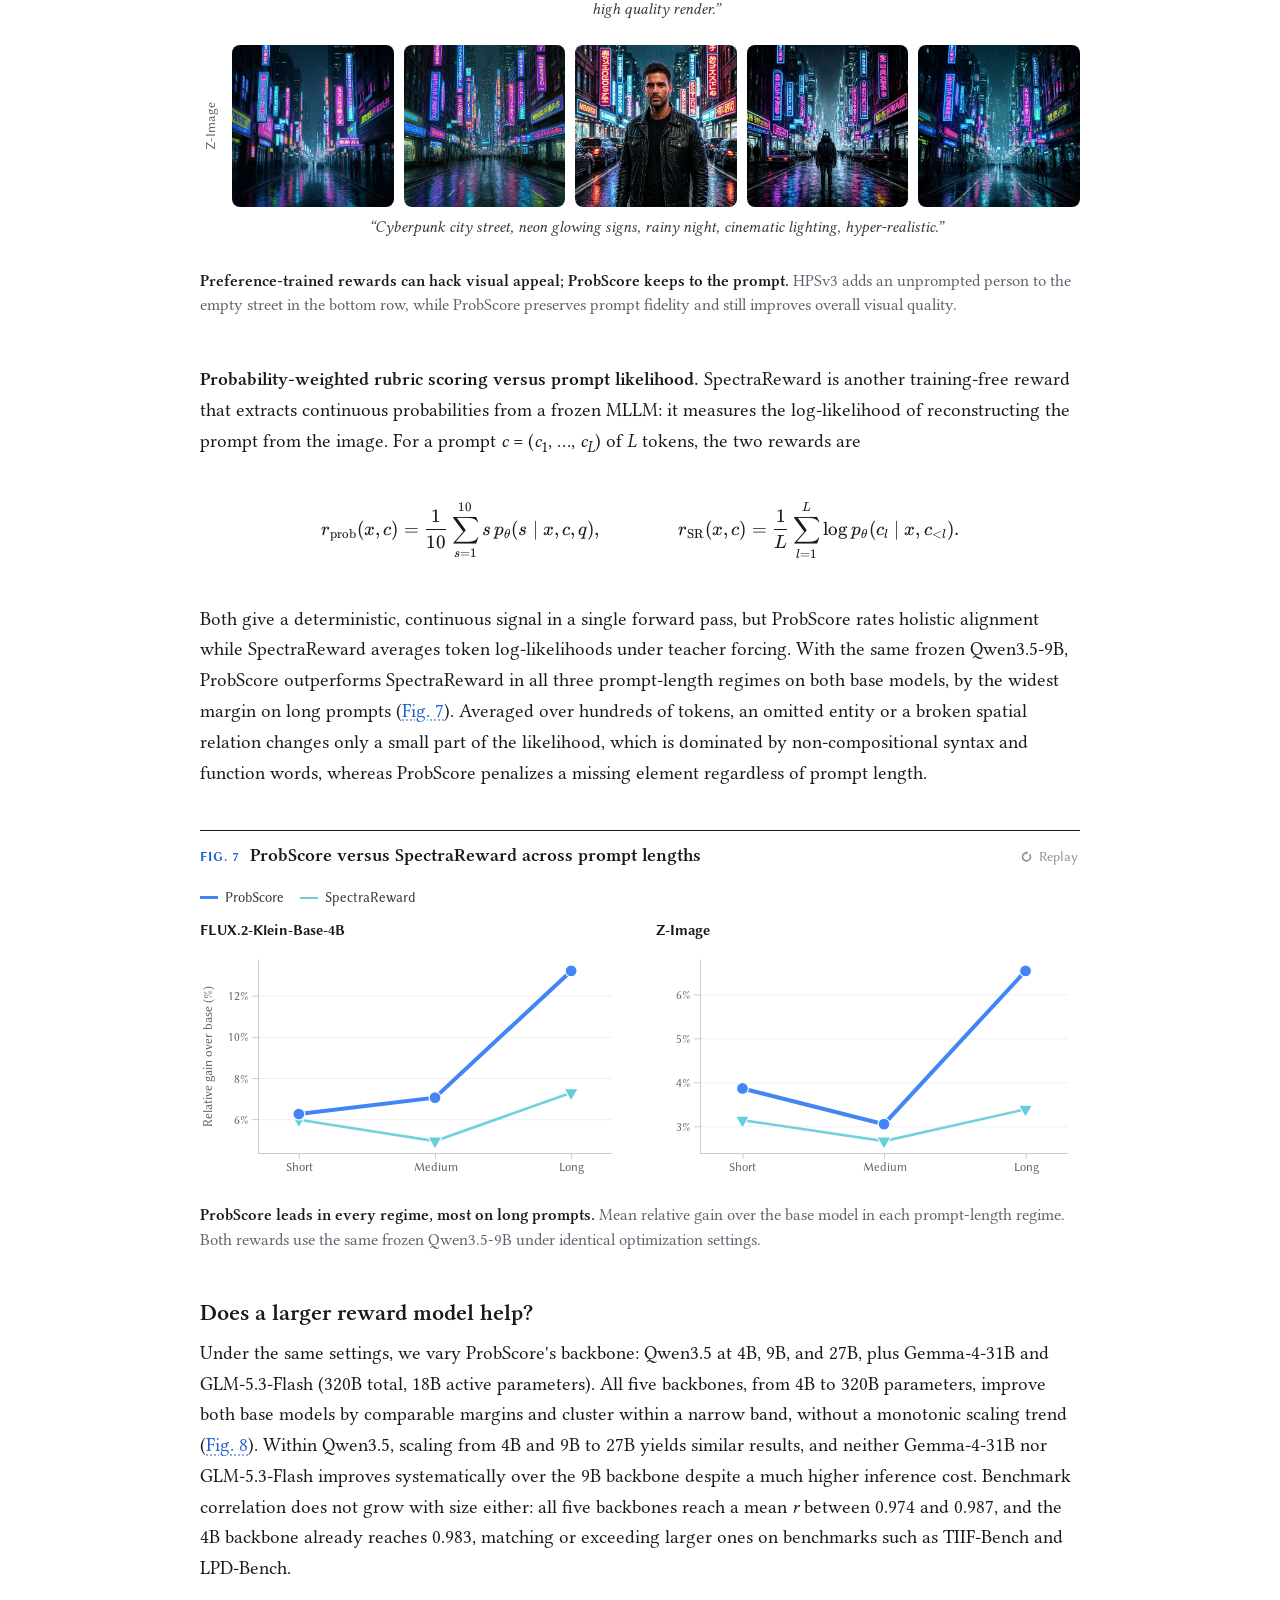
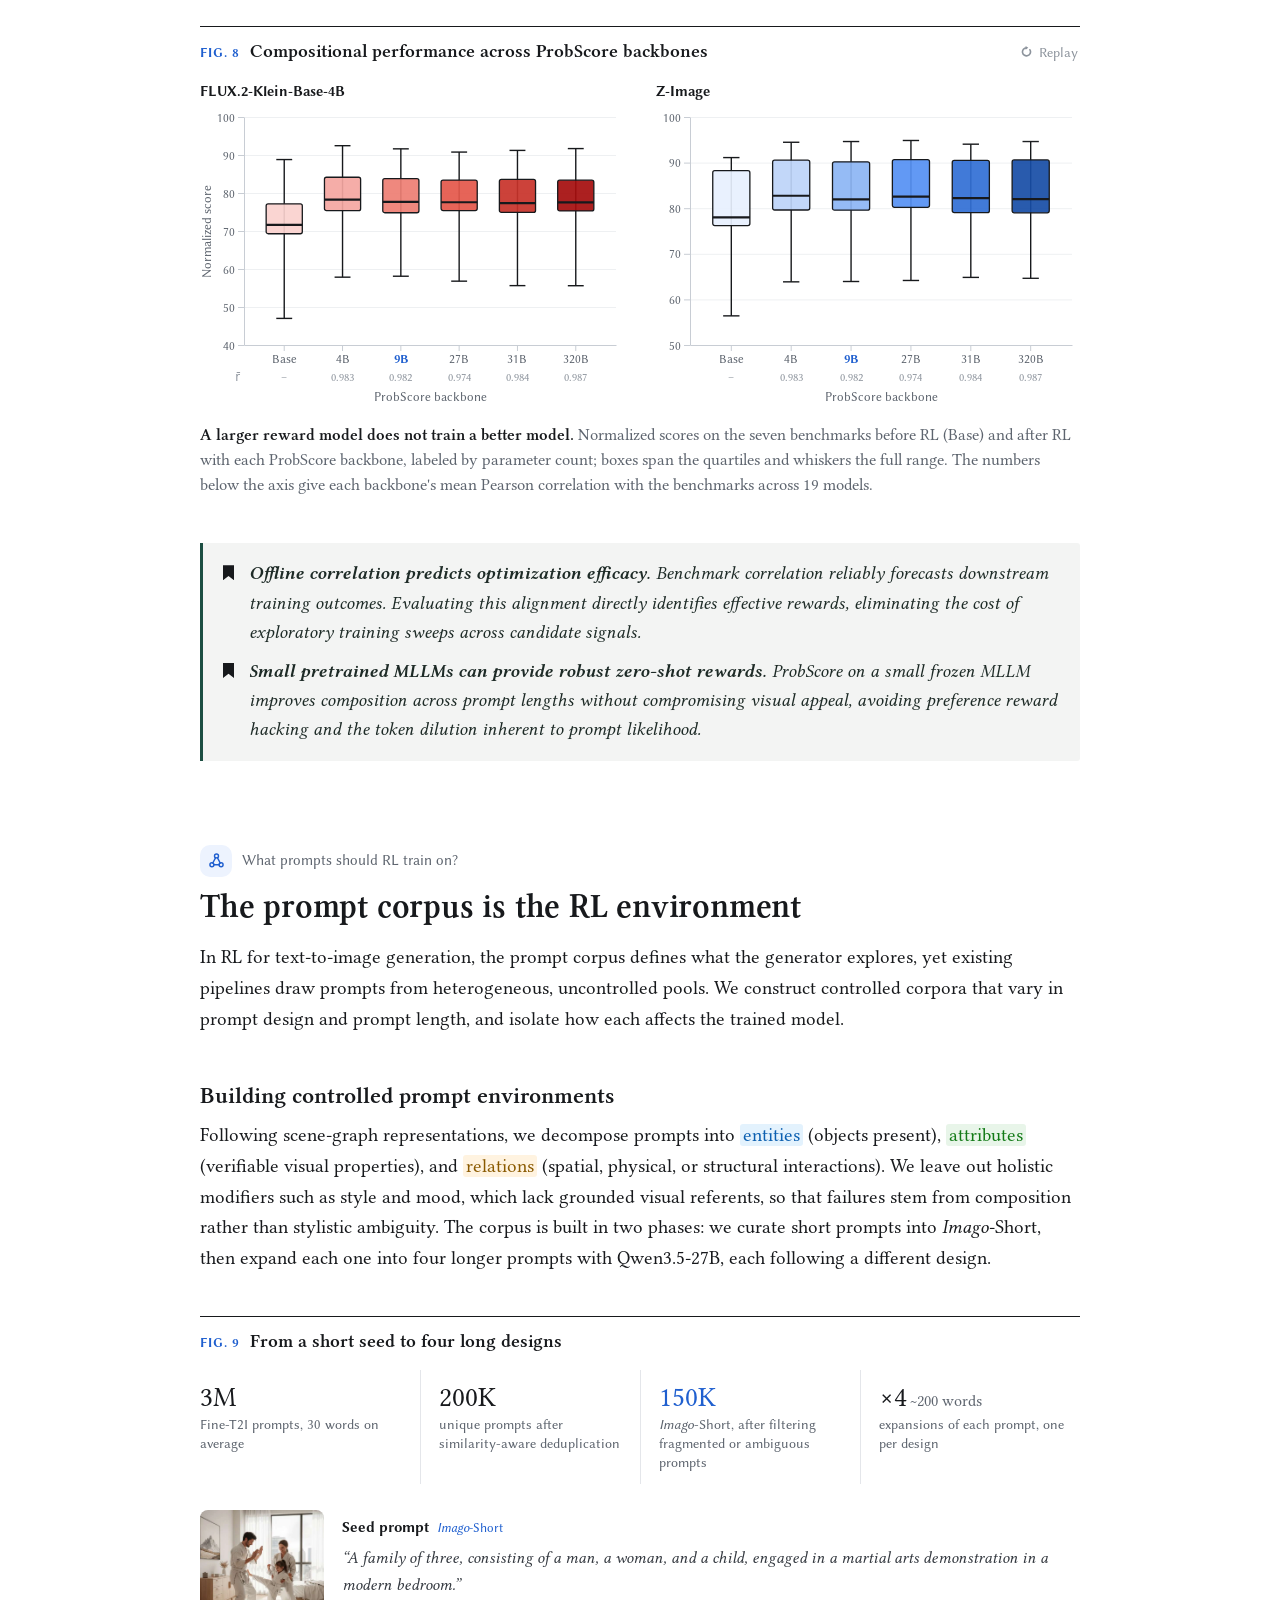
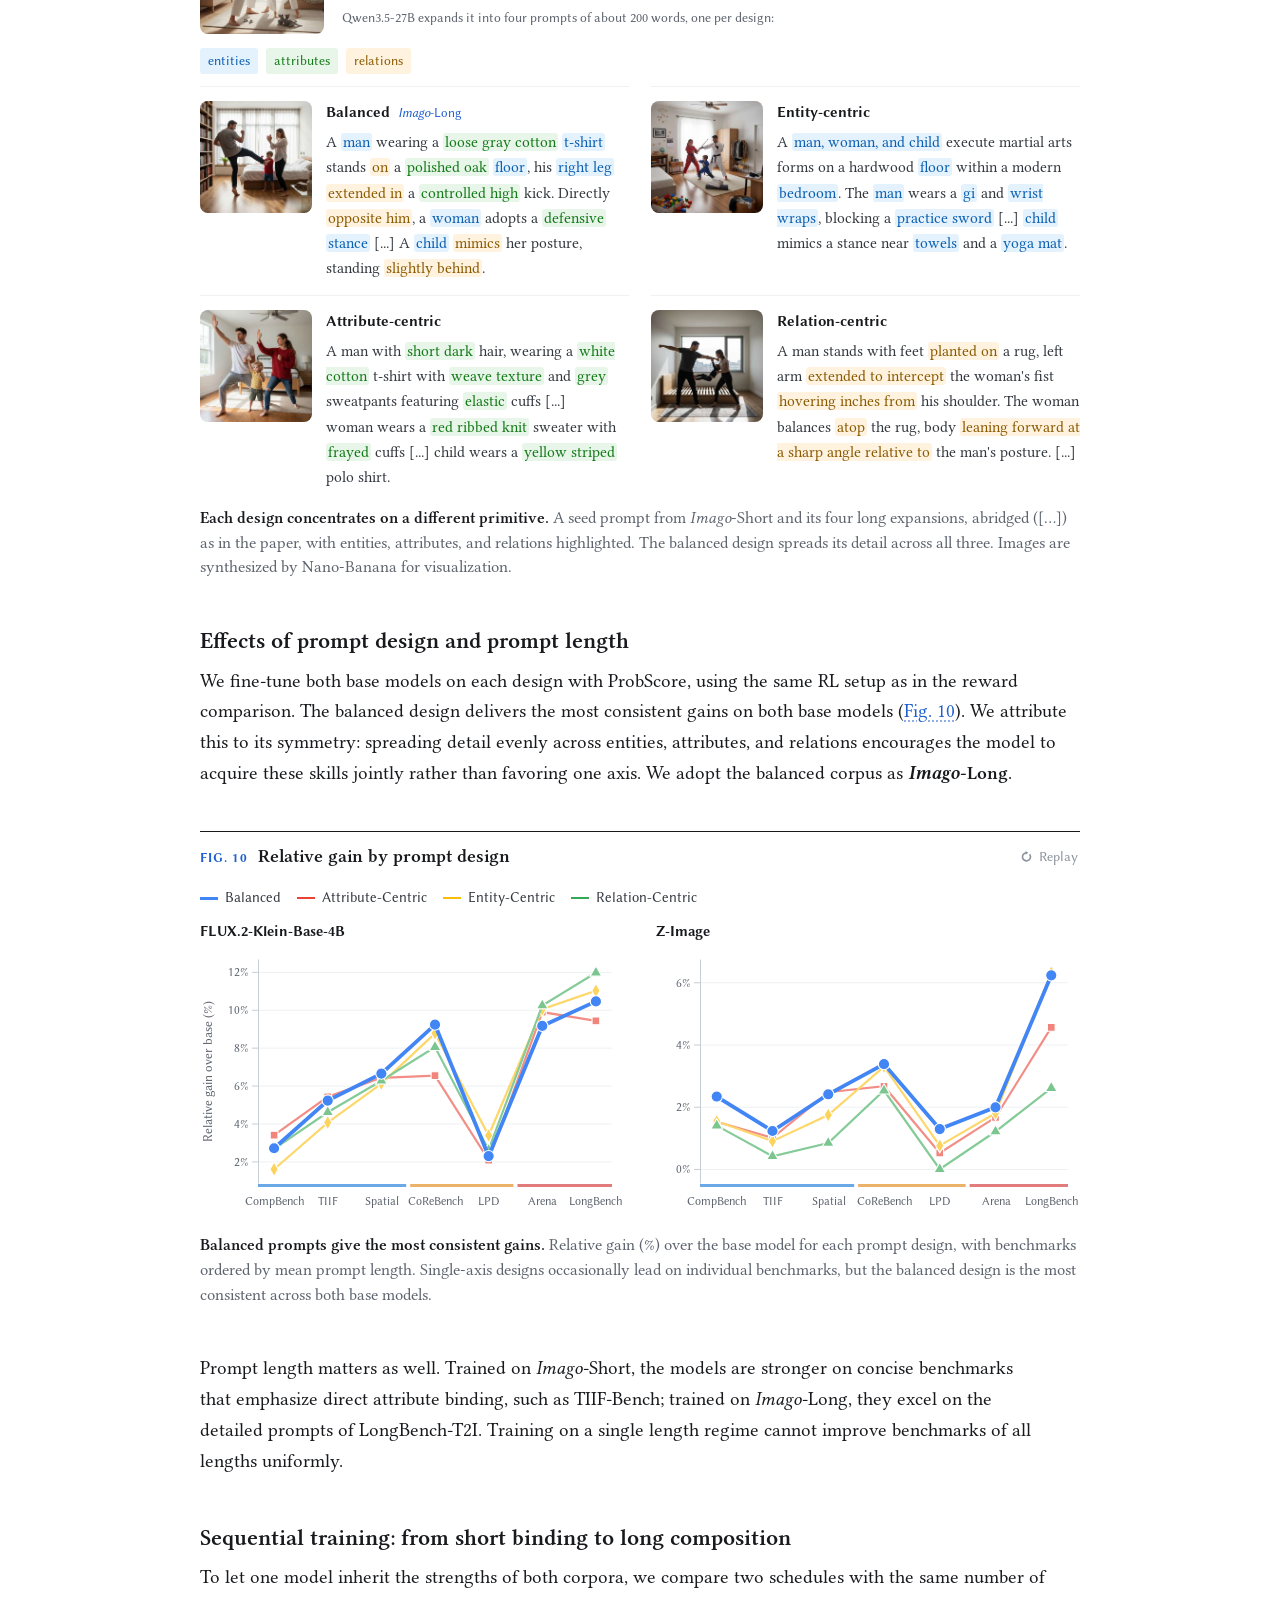
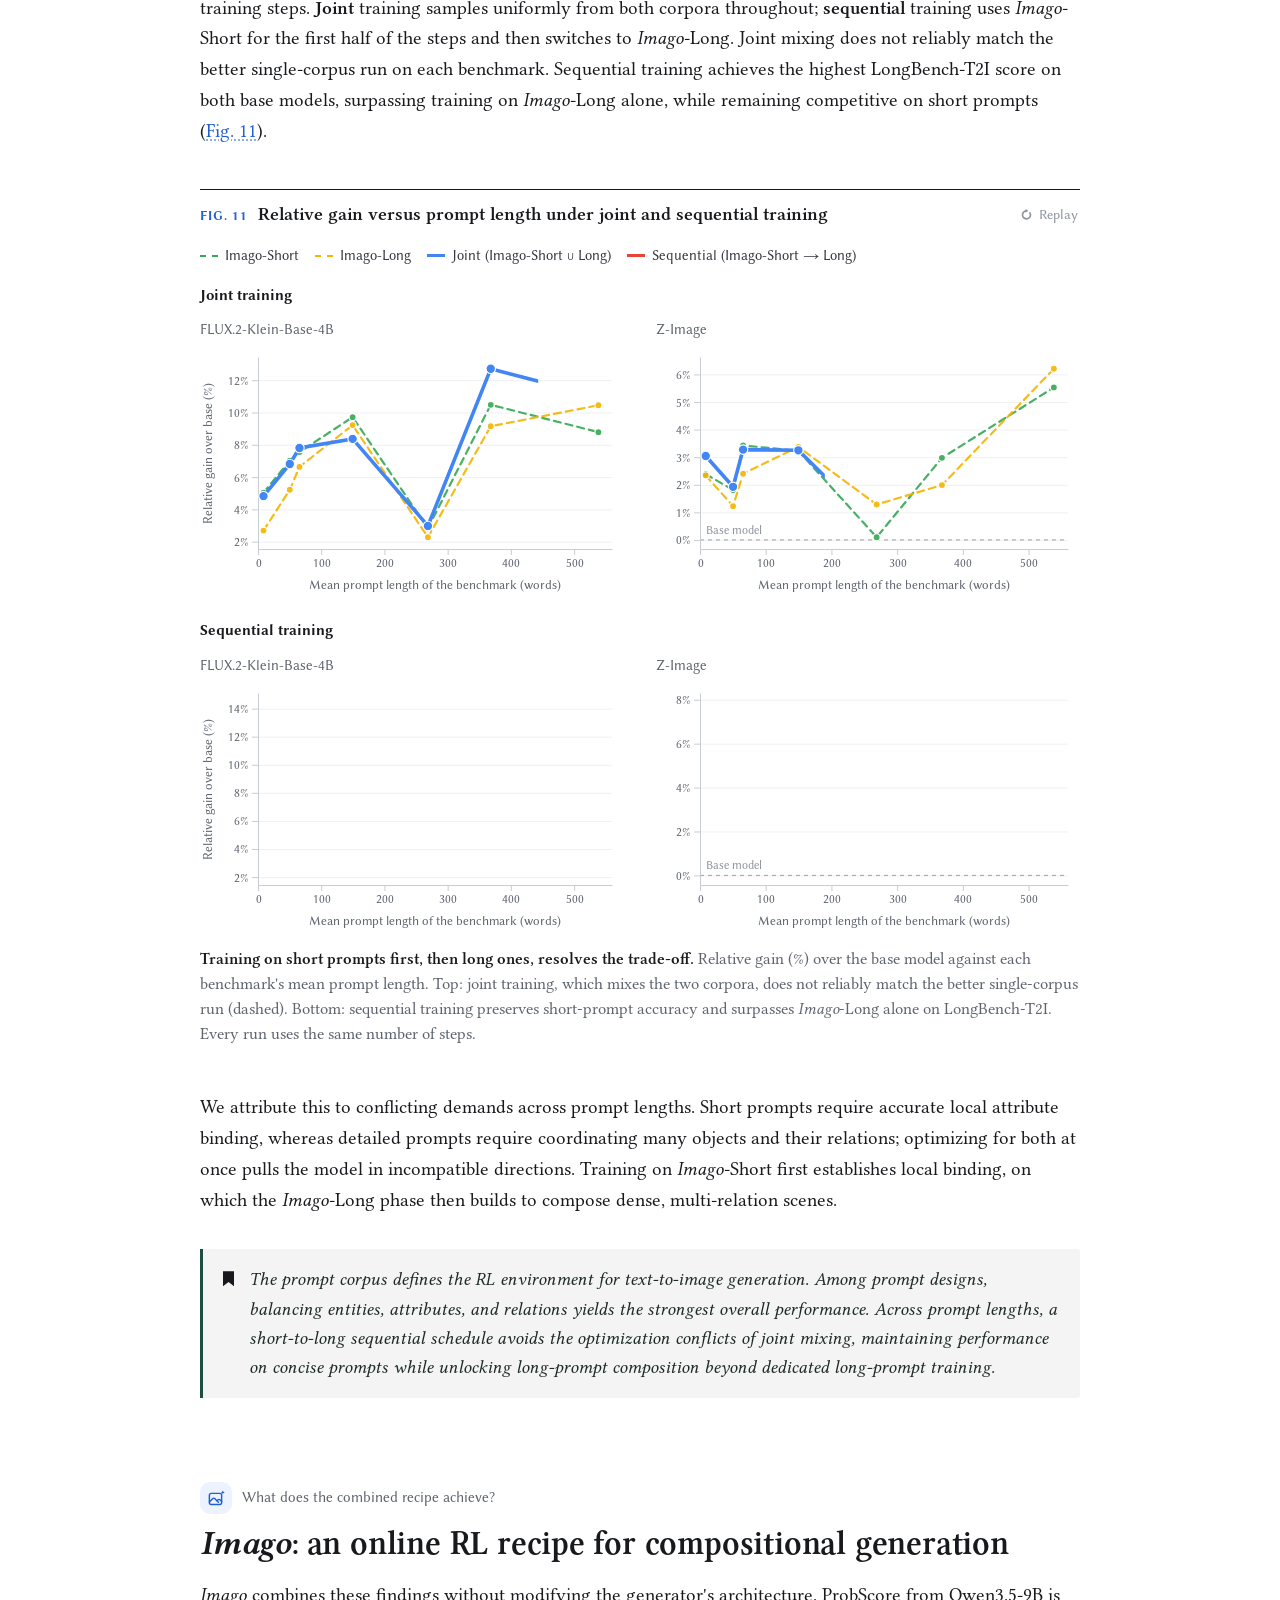
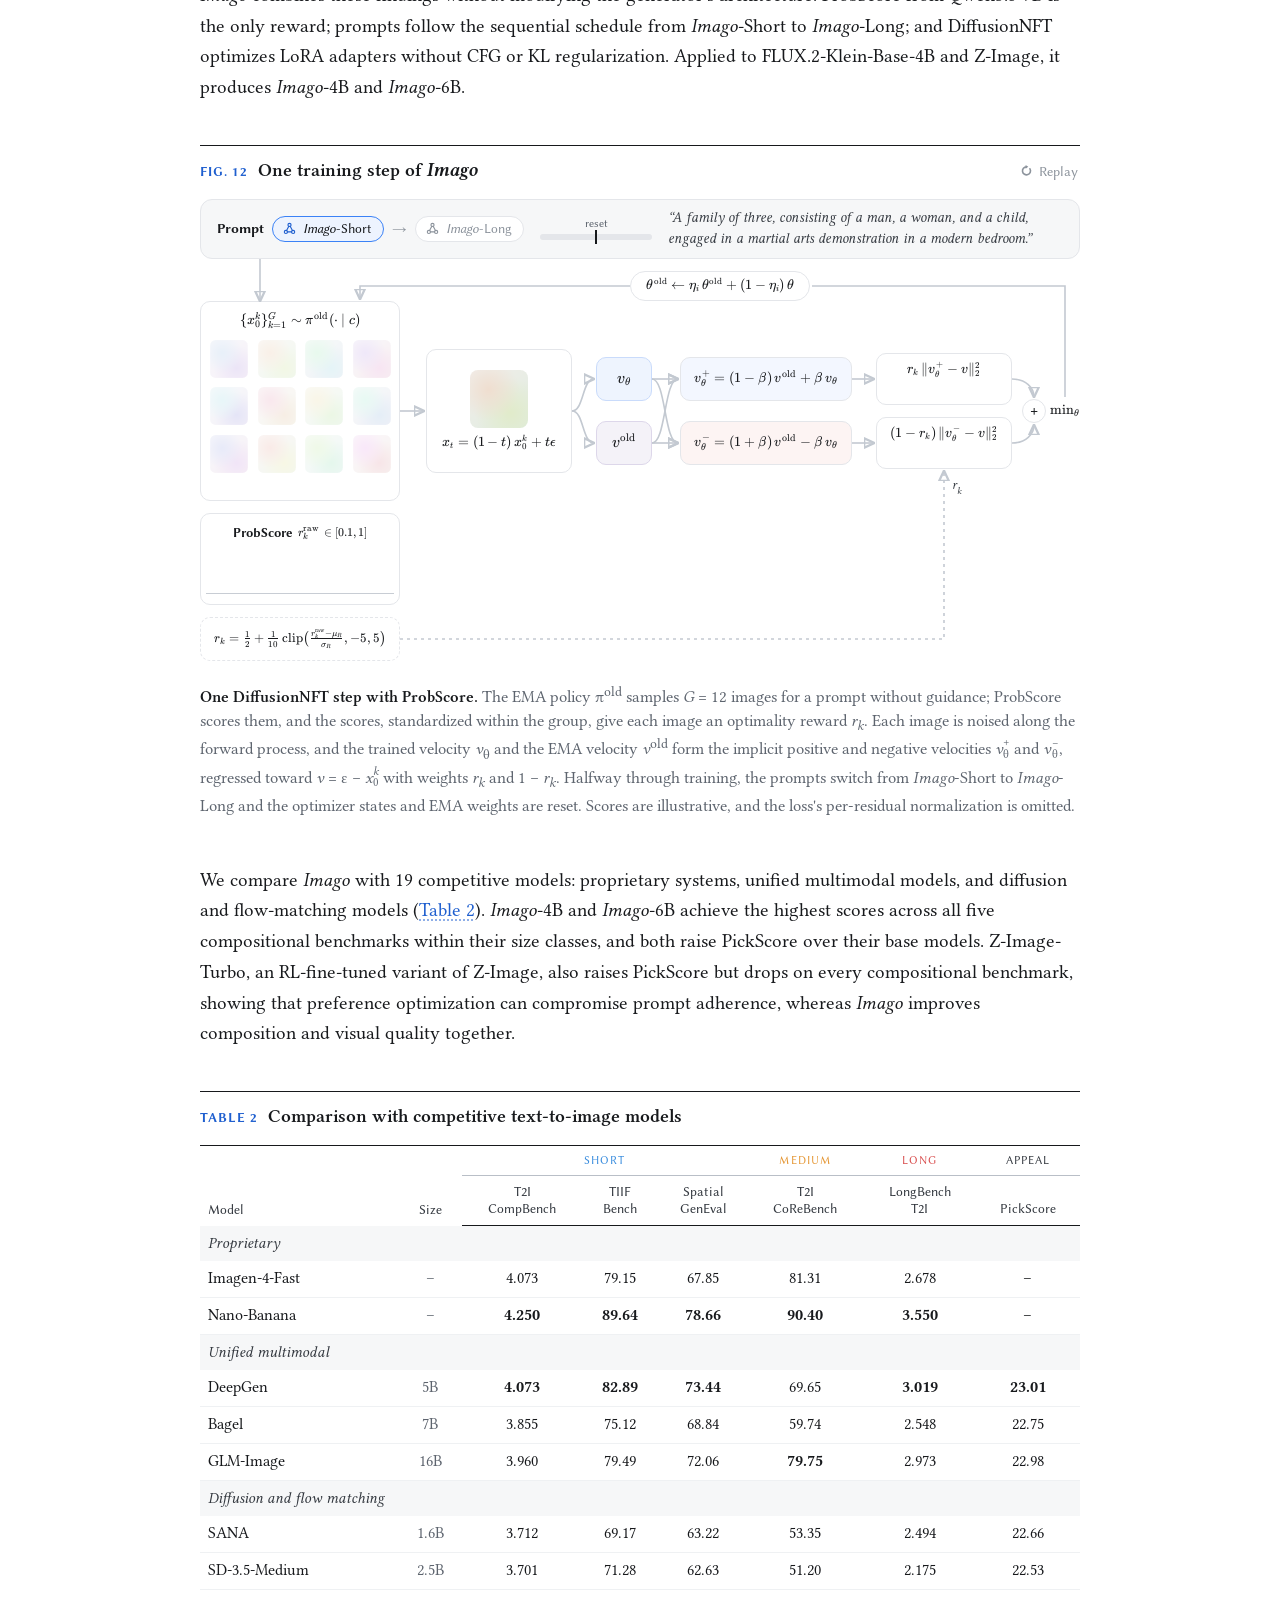
==== commit 39dcc956: "Sync the evaluation and reward sections with the paper (ProbScore)" ====
--- a/imago/index.html
+++ b/imago/index.html
@@ -4,10 +4,10 @@
   <meta charset="utf-8">
   <meta name="viewport" content="width=device-width, initial-scale=1">
   <title>Imago: Maturing Visual Generation with Reinforcement Learning</title>
-  <meta name="description" content="Imago is a reinforcement-learning post-training recipe for compositional text-to-image generation: a zero-shot PromptScore reward, a balanced scene-graph prompt corpus, and a short-to-long training schedule.">
+  <meta name="description" content="Imago is a reinforcement-learning post-training recipe for compositional text-to-image generation: a zero-shot ProbScore reward, a balanced scene-graph prompt corpus, and a short-to-long training schedule.">
   <meta property="og:type" content="website">
   <meta property="og:title" content="Imago: Maturing Visual Generation with Reinforcement Learning">
-  <meta property="og:description" content="A zero-shot PromptScore reward, a balanced scene-graph prompt corpus, and a short-to-long schedule turn FLUX.2-Klein-Base-4B and Z-Image into Imago-4B and Imago-6B.">
+  <meta property="og:description" content="A zero-shot ProbScore reward, a balanced scene-graph prompt corpus, and a short-to-long schedule turn FLUX.2-Klein-Base-4B and Z-Image into Imago-4B and Imago-6B.">
   <link rel="icon" href="static/img/favicon.svg" type="image/svg+xml">
   <link rel="preload" href="static/fonts/LibertinusSerif-Regular.woff2" as="font" type="font/woff2" crossorigin>
   <link rel="preload" href="static/fonts/LibertinusSans-Regular.woff2" as="font" type="font/woff2" crossorigin>
@@ -67,7 +67,7 @@
   <p class="findings-label">What we find</p>
   <ol class="findings">
     <li data-icon="evaluate"><b>Long prompts keep the benchmarks informative.</b> Across seven compositional benchmarks with prompts from about 9 to 539 words, the mean score of 19 models falls from 0.70–0.77 on short prompts to 0.55–0.62 on long ones. PickScore, the preference model least correlated with the others, measures visual appeal. <a class="jump" href="#evaluation">Evaluation&nbsp;↓</a></li>
-    <li data-icon="reward"><b>A small MLLM asked for a score is the best reward.</b> Zero-shot PromptScore, a 1–10 grade from Qwen3.5-9B, tracks all seven benchmarks (Pearson <i>r</i> = 0.96–0.99) and trains the best models without the reward hacking of preference-trained rewards. Larger reward backbones do not help. <a class="jump" href="#reward">Reward&nbsp;↓</a></li>
+    <li data-icon="reward"><b>A small MLLM's probability-weighted score is the best reward.</b> Zero-shot ProbScore, the 1–10 rating of Qwen3.5-9B weighted by its next-token probabilities, tracks all seven benchmarks (Pearson <i>r</i> = 0.97–0.99), holds across MLLM families, and trains the best models without the reward hacking of preference-trained rewards. Larger reward backbones do not help. <a class="jump" href="#reward">Reward&nbsp;↓</a></li>
     <li data-icon="corpus"><b>The prompt corpus shapes what RL teaches.</b> Prompts that balance entities, attributes, and relations give the strongest overall gains. Short and long prompts help in complementary ways; mixing them uniformly does not reliably combine the two, while training on short prompts first and long prompts second does. <a class="jump" href="#corpus">Prompt corpus&nbsp;↓</a></li>
     <li data-icon="image"><b><i>Imago</i> leads its size class and rivals far larger models.</b> <i>Imago</i>-4B and <i>Imago</i>-6B score highest in their size classes on all five compositional benchmarks while raising PickScore, and <i>Imago</i>-6B surpasses the 32B FLUX.2-dev on medium and long prompts. <a class="jump" href="#imago"><i>Imago</i>&nbsp;↓</a></li>
   </ol>
@@ -93,7 +93,7 @@
   </figure>
 
   <h3>A visual-appeal evaluator independent of the others</h3>
-  <p>Learned preference models are the usual measure of visual appeal. If the evaluator correlates with the model used as the RL reward, however, it favors models tuned on that same objective and can mask reward hacking. We score the outputs of the 19 models on all seven benchmarks with four preference models and correlate them pairwise over the pooled samples. PickScore is the least correlated with the others (<i>r̄</i> = 0.51, against 0.62–0.69), so we use it to measure visual appeal, on DrawBench prompts whose concise descriptions modern models reliably satisfy.</p>
+  <p>Learned preference models are the usual measure of visual appeal. If the evaluator correlates with the model used as the RL reward, however, it favors models tuned on that same objective and can mask reward hacking. We score the outputs of the 19 models on all seven benchmarks with four preference models and correlate them pairwise over the pooled samples. PickScore is the least correlated with the others (<i>r̄</i> = 0.51, against 0.62–0.69 for the rest), so we use it to measure visual appeal. Because preference evaluators remain sensitive to text alignment, we apply it to DrawBench prompts, whose concise descriptions modern models reliably satisfy, to isolate visual appeal from compositional failures.</p>
 
   <figure id="fig-pref" data-fig="prefEval">
     <div class="fig-head">
@@ -108,14 +108,16 @@
 <!-- ===================================================================== reward -->
 <section class="sec" id="reward" data-icon="reward">
   <p class="kicker"><span>Which reward should guide RL?</span></p>
-  <h2>A zero-shot PromptScore outperforms preference-trained rewards</h2>
-  <p>A reward must first track the target, and a good evaluator is not necessarily a good training signal. We therefore examine candidate rewards from both sides: as evaluators, by how closely they track the compositional benchmarks, and as RL rewards, by the models they train.</p>
+  <h2>A zero-shot ProbScore outperforms preference-trained rewards</h2>
+  <p>A reward must first track the target, and a good evaluator is not necessarily a good training signal. We therefore examine candidate rewards from both sides: as evaluators, by how closely they track the compositional benchmarks, and as RL rewards, by the models they train. Finally, we ask whether a larger reward backbone helps.</p>
 
   <h3>As an evaluator: does it track compositional capability?</h3>
-  <p>For each benchmark, we correlate a reward's mean score with the benchmark score across the 19 models. We compare four preference-trained rewards (HPSv3, PickScore, ImageReward, and UnifiedReward) with two zero-shot ones: CLIPScore and <b>PromptScore</b>, which asks Qwen3.5-9B to grade prompt–image alignment from 1 to 10. UnifiedReward shares PromptScore's Qwen3.5-9B backbone and differs mainly in preference tuning, so this pair isolates the effect of that tuning.</p>
+  <p>For each benchmark, we correlate a reward's mean score with the benchmark score across the 19 models. We compare four preference-trained rewards (HPSv3, PickScore, ImageReward, and UnifiedReward) with two zero-shot ones: CLIPScore and our <b>ProbScore</b>. Given an image <i>x</i>, a prompt <i>c</i>, and the template <i>q</i> below, ProbScore asks Qwen3.5-9B to rate their alignment from 1 to 10 and, rather than sampling one integer, takes the score weighted by the model's next-token distribution, in a single forward pass:</p>
+  <div class="math" data-tex="r_{\mathrm{prob}}(x,c)=\frac{1}{10}\sum_{s=1}^{10} s\,p_\theta(s\mid x,c,q),">r_prob(x, c) = (1/10) Σ s · p(s | x, c, q)</div>
+  <p>where <i>p</i><sub>θ</sub>(<i>s</i> | <i>x</i>, <i>c</i>, <i>q</i>) is the next-token probability of the score token <i>s</i>, normalized over the ten scores. UnifiedReward shares ProbScore's Qwen3.5-9B backbone and differs only in preference tuning, so this pair isolates the effect of that tuning.</p>
 
   <div class="template">
-    <div class="t-head">PromptScore prompt template</div>
+    <div class="t-head">ProbScore prompt template</div>
     <div class="t-body"><span class="role">System</span>You are an expert image evaluator. Please assess how accurately the provided image matches the text prompt. Apply maximum strictness. Score the alignment on a scale from 1 to 10, where 1 means completely mismatched and 10 means perfectly matched. Output your response strictly in the following JSON format: <code>{"score": &lt;integer_between_1_and_10&gt;}</code><br><span class="role">User</span><code>&lt;image&gt;</code> <code>Text Prompt: "&lt;prompt&gt;"</code></div>
   </div>
 
@@ -126,34 +128,34 @@
     </div>
     <div class="legend"></div>
     <div class="chart"></div>
-    <figcaption><b>PromptScore tracks every benchmark, and its correlation holds as prompts grow longer.</b> Top: the 19 models on each benchmark, by min–max normalized reward (x) and benchmark score (y), with a linear fit per reward. Bottom: the Pearson correlation between each reward and the benchmark score across the 19 models. Benchmarks are ordered by mean prompt length.</figcaption>
-  </figure>
-
-  <p>Preference tuning costs alignment: UnifiedReward trails PromptScore on every benchmark despite sharing its backbone, which suggests that preference fine-tuning biases a model toward broad perceptual preferences.</p>
-  <p>To find what makes PromptScore work, we ablate one component at a time: a binary criterion that credits only a complete match instead of the 1–10 grade, and Gemma-4-E4B in place of Qwen3.5-9B (<a class="ref" data-ref="fig-variants"></a>). Binary scoring loses correlation as prompts lengthen, since a single missed detail turns a partial match into a failure. Changing the backbone leaves the correlations nearly unchanged, so the graded format, not the choice of MLLM, drives them.</p>
+    <figcaption><b>ProbScore tracks every benchmark, and its correlation holds as prompts grow longer.</b> Top: the 19 models on each benchmark, by min–max normalized reward (x) and benchmark score (y), with a linear fit per reward. Bottom: the Pearson correlation between each reward and the benchmark score across the 19 models. Benchmarks are ordered by mean prompt length.</figcaption>
+  </figure>
+
+  <p>ProbScore correlates best with all seven benchmarks (<i>r</i> = 0.97–0.99) and keeps that correlation as prompts grow longer, whereas the other rewards degrade (<a class="ref" data-ref="fig-align"></a>). Preference tuning costs alignment: UnifiedReward trails ProbScore on every benchmark despite sharing its backbone, which suggests that preference fine-tuning biases a model toward broad perceptual preferences and weakens its ability to verify compositional constraints.</p>
+  <p>The high correlations are not specific to Qwen3.5. Substituting Qwen3.5-9B with Gemma-4-E4B-it or GLM-5.3-Flash under identical settings keeps the correlation at <i>r</i> ≥ 0.96 on all seven benchmarks, again holding as prompts lengthen (<a class="ref" data-ref="fig-variants"></a>). ProbScore's effectiveness thus stems from its probability-weighted rubric formulation rather than from a particular MLLM family.</p>
 
   <figure id="fig-variants" data-fig="rewardVariants">
     <div class="fig-head">
-      <h4 class="fig-title"><span class="fn"></span>PromptScore with another scoring format or backbone</h4>
+      <h4 class="fig-title"><span class="fn"></span>ProbScore with MLLM backbones from three families</h4>
       <div class="fig-tools"><button class="replay" type="button"><svg viewBox="0 0 12 12" aria-hidden="true"><path d="M9.2 4.45A3.7 3.7 0 1 1 6 2.6" fill="none" stroke="currentColor" stroke-width="1.5" stroke-linecap="round"/><path d="M7.6 2.6L5.2 .85v3.5z" fill="currentColor"/></svg>Replay</button></div>
     </div>
     <div class="legend"></div>
     <div class="chart"></div>
-    <figcaption><b>Graded scoring, not the backbone, keeps the correlation high.</b> Starting from graded Qwen3.5-9B, one component is changed at a time: binary scoring, or Gemma-4-E4B as the backbone. Panels as in <a class="ref" data-ref="fig-align"></a>. On LongBench-T2I, binary scoring gives every image the same score, so its correlation is undefined there.</figcaption>
+    <figcaption><b>The correlation holds across MLLM families.</b> ProbScore instantiated with Qwen3.5-9B, Gemma-4-E4B-it, and GLM-5.3-Flash under identical evaluation settings. Panels as in <a class="ref" data-ref="fig-align"></a>, with the correlation axis zoomed to 0.955–1.</figcaption>
   </figure>
 
   <h3>As a training signal: does a better evaluator train a better model?</h3>
-  <p>We next use four of these rewards for RL and hold everything else fixed: DiffusionNFT fine-tunes FLUX.2-Klein-Base-4B for 500 steps and Z-Image for 300 steps, with neither classifier-free guidance (CFG) nor KL regularization during training. PromptScore trains the best model on all seven benchmarks for both base models (<a class="ref" data-ref="tab-reward"></a>), mirroring its correlations: the reward that tracks the benchmarks better also trains the better generator.</p>
+  <p>We next use four of these rewards for RL and hold everything else fixed: DiffusionNFT fine-tunes FLUX.2-Klein-Base-4B for 500 steps and Z-Image for 300 steps, with neither classifier-free guidance (CFG) nor KL regularization during training; at evaluation, each model uses its backbone's standard guidance configuration. ProbScore trains the best model on all seven benchmarks for both base models (<a class="ref" data-ref="tab-reward"></a>), mirroring its correlations: the reward that tracks the benchmarks better also trains the better model.</p>
 
   <figure id="tab-reward" data-fig="rewardTable" class="is-table">
     <div class="fig-head">
       <h4 class="fig-title"><span class="fn"></span>RL with each candidate reward</h4>
     </div>
     <div class="table-wrap"></div>
-    <figcaption><b>PromptScore trains the best model on every benchmark.</b> Compositional scores on each benchmark's native scale for the base models and their RL fine-tunes, all trained on the same corpus under a shared protocol; the last column is PickScore (×100) on DrawBench. Bold marks the best value per column within each base model.</figcaption>
-  </figure>
-
-  <p>PromptScore also keeps visual appeal on par with the preference-trained rewards. Those rewards are prone to reward hacking instead: HPSv3, for example, adds subjects the prompt never asked for to raise its aesthetic score (<a class="ref" data-ref="fig-hack"></a>). We attribute part of PromptScore's quality gain to training without CFG: because it scores unguided samples, the generator must produce images clear enough for the MLLM to recognize what they depict.</p>
+    <figcaption><b>ProbScore trains the best model on every benchmark.</b> Compositional scores on each benchmark's native scale for the base models and their RL fine-tunes, all trained on the same corpus under a shared protocol; the last column is PickScore (×100) on DrawBench. Bold marks the best value per column within each base model.</figcaption>
+  </figure>
+
+  <p>ProbScore also keeps visual appeal on par with the preference-trained rewards. Those rewards are prone to reward hacking instead: HPSv3, for example, adds subjects the prompt never asked for to raise its aesthetic score (<a class="ref" data-ref="fig-hack"></a>). We attribute part of ProbScore's quality gain to training without CFG: because it scores unguided samples, the T2I model must produce images clear enough for the MLLM to recognize and reward their semantic alignment.</p>
 
   <figure id="fig-hack" data-fig="rewardHacking">
     <div class="fig-head">
@@ -161,41 +163,41 @@
       <div class="fig-tools"><span class="hint">Click an image to enlarge</span></div>
     </div>
     <div class="imgrid"></div>
-    <figcaption><b>Preference-trained rewards can hack visual appeal; PromptScore keeps to the prompt.</b> HPSv3 adds an unprompted person to the empty street in the bottom row, while PromptScore preserves prompt fidelity and still improves overall visual quality.</figcaption>
-  </figure>
-
-  <p><b>Explicit scoring versus prompt likelihood.</b> SpectraReward is another training-free reward from a frozen MLLM; it measures how likely the MLLM is to reconstruct the prompt from the image. For an image <i>x</i>, a prompt <i>c</i> = (<i>c</i><sub>1</sub>, …, <i>c<sub>L</sub></i>), and the evaluation template <i>q</i>, the two rewards are</p>
-  <div class="math" data-tex="r_{\mathrm{PS}}(x,c)=\frac{s}{10},\quad s\sim p_\theta(\,\cdot\mid x,c,q),\qquad\qquad r_{\mathrm{SR}}(x,c)=\frac{1}{L}\sum_{l=1}^{L}\log p_\theta(c_l\mid x,c_{<l})." data-tex-narrow="\begin{gathered}r_{\mathrm{PS}}(x,c)=\frac{s}{10},\quad s\sim p_\theta(\,\cdot\mid x,c,q),\\[6pt] r_{\mathrm{SR}}(x,c)=\frac{1}{L}\sum_{l=1}^{L}\log p_\theta(c_l\mid x,c_{<l}).\end{gathered}">r_PS(x, c) = s / 10;  r_SR(x, c) = (1/L) Σ log p(c_l | x, c_&lt;l)</div>
-  <p>With the same frozen Qwen3.5-9B, PromptScore trails SpectraReward slightly on short prompts but leads on long ones for both base models (<a class="ref" data-ref="fig-spectra"></a>). Averaged over hundreds of tokens, an omitted entity or a wrong relation changes only a small part of the likelihood, whereas an explicit score penalizes it regardless of prompt length.</p>
+    <figcaption><b>Preference-trained rewards can hack visual appeal; ProbScore keeps to the prompt.</b> HPSv3 adds an unprompted person to the empty street in the bottom row, while ProbScore preserves prompt fidelity and still improves overall visual quality.</figcaption>
+  </figure>
+
+  <p><b>Probability-weighted rubric scoring versus prompt likelihood.</b> SpectraReward is another training-free reward that extracts continuous probabilities from a frozen MLLM: it measures the log-likelihood of reconstructing the prompt from the image. For a prompt <i>c</i> = (<i>c</i><sub>1</sub>, …, <i>c<sub>L</sub></i>) of <i>L</i> tokens, the two rewards are</p>
+  <div class="math" data-tex="r_{\mathrm{prob}}(x,c)=\frac{1}{10}\sum_{s=1}^{10} s\,p_\theta(s\mid x,c,q),\qquad\qquad r_{\mathrm{SR}}(x,c)=\frac{1}{L}\sum_{l=1}^{L}\log p_\theta(c_l\mid x,c_{<l})." data-tex-narrow="\begin{gathered}r_{\mathrm{prob}}(x,c)=\frac{1}{10}\sum_{s=1}^{10} s\,p_\theta(s\mid x,c,q),\\[6pt] r_{\mathrm{SR}}(x,c)=\frac{1}{L}\sum_{l=1}^{L}\log p_\theta(c_l\mid x,c_{<l}).\end{gathered}">r_prob(x, c) = (1/10) Σ s · p(s | x, c, q);  r_SR(x, c) = (1/L) Σ log p(c_l | x, c_&lt;l)</div>
+  <p>Both give a deterministic, continuous signal in a single forward pass, but ProbScore rates holistic alignment while SpectraReward averages token log-likelihoods under teacher forcing. With the same frozen Qwen3.5-9B, ProbScore outperforms SpectraReward in all three prompt-length regimes on both base models, by the widest margin on long prompts (<a class="ref" data-ref="fig-spectra"></a>). Averaged over hundreds of tokens, an omitted entity or a broken spatial relation changes only a small part of the likelihood, which is dominated by non-compositional syntax and function words, whereas ProbScore penalizes a missing element regardless of prompt length.</p>
 
   <figure id="fig-spectra" data-fig="spectra">
     <div class="fig-head">
-      <h4 class="fig-title"><span class="fn"></span>PromptScore versus SpectraReward across prompt lengths</h4>
+      <h4 class="fig-title"><span class="fn"></span>ProbScore versus SpectraReward across prompt lengths</h4>
       <div class="fig-tools"><button class="replay" type="button"><svg viewBox="0 0 12 12" aria-hidden="true"><path d="M9.2 4.45A3.7 3.7 0 1 1 6 2.6" fill="none" stroke="currentColor" stroke-width="1.5" stroke-linecap="round"/><path d="M7.6 2.6L5.2 .85v3.5z" fill="currentColor"/></svg>Replay</button></div>
     </div>
     <div class="legend">
-      <span class="li"><span class="sw" style="color:var(--series-blue);border-top-width:3.5px"></span>PromptScore</span>
+      <span class="li"><span class="sw" style="color:var(--series-blue);border-top-width:3.5px"></span>ProbScore</span>
       <span class="li"><span class="sw" style="color:#73cbd6"></span>SpectraReward</span>
     </div>
     <div class="panels"></div>
-    <figcaption><b>PromptScore trails on short prompts and leads on long ones.</b> Mean relative gain over the base model in each prompt-length regime. Both rewards use the same frozen Qwen3.5-9B under identical optimization settings.</figcaption>
+    <figcaption><b>ProbScore leads in every regime, most on long prompts.</b> Mean relative gain over the base model in each prompt-length regime. Both rewards use the same frozen Qwen3.5-9B under identical optimization settings.</figcaption>
   </figure>
 
   <h3>Does a larger reward model help?</h3>
-  <p>Under the same settings, we vary PromptScore's backbone: Qwen3.5 at 4B, 9B, and 27B, plus Gemma-4-31B and GLM-5.3-Flash (320B total, 18B active). Every backbone improves both base models substantially, but larger ones do not help consistently. Gemma-4-31B gives the strongest overall results, the 320B GLM-5.3-Flash performs on par with or below it, and within Qwen3.5, scaling from 4B to 27B yields no consistent improvement (<a class="ref" data-ref="fig-scale"></a>). Benchmark correlation does not grow with size either: all five backbones reach a mean <i>r</i> between 0.972 and 0.987, and the 4B backbone already reaches 0.986.</p>
+  <p>Under the same settings, we vary ProbScore's backbone: Qwen3.5 at 4B, 9B, and 27B, plus Gemma-4-31B and GLM-5.3-Flash (320B total, 18B active parameters). All five backbones, from 4B to 320B parameters, improve both base models by comparable margins and cluster within a narrow band, without a monotonic scaling trend (<a class="ref" data-ref="fig-scale"></a>). Within Qwen3.5, scaling from 4B and 9B to 27B yields similar results, and neither Gemma-4-31B nor GLM-5.3-Flash improves systematically over the 9B backbone despite a much higher inference cost. Benchmark correlation does not grow with size either: all five backbones reach a mean <i>r</i> between 0.974 and 0.987, and the 4B backbone already reaches 0.983, matching or exceeding larger ones on benchmarks such as TIIF-Bench and LPD-Bench.</p>
 
   <figure id="fig-scale" data-fig="scaling">
     <div class="fig-head">
-      <h4 class="fig-title"><span class="fn"></span>Compositional performance across PromptScore backbones</h4>
+      <h4 class="fig-title"><span class="fn"></span>Compositional performance across ProbScore backbones</h4>
       <div class="fig-tools"><button class="replay" type="button"><svg viewBox="0 0 12 12" aria-hidden="true"><path d="M9.2 4.45A3.7 3.7 0 1 1 6 2.6" fill="none" stroke="currentColor" stroke-width="1.5" stroke-linecap="round"/><path d="M7.6 2.6L5.2 .85v3.5z" fill="currentColor"/></svg>Replay</button></div>
     </div>
     <div class="panels"></div>
-    <figcaption><b>A larger reward model does not train a better generator.</b> Normalized scores on the seven benchmarks before RL (Base) and after RL with each PromptScore backbone, labeled by parameter count; boxes span the quartiles and whiskers the full range. The numbers below the axis give each backbone's mean Pearson correlation with the benchmarks across 19 models.</figcaption>
+    <figcaption><b>A larger reward model does not train a better model.</b> Normalized scores on the seven benchmarks before RL (Base) and after RL with each ProbScore backbone, labeled by parameter count; boxes span the quartiles and whiskers the full range. The numbers below the axis give each backbone's mean Pearson correlation with the benchmarks across 19 models.</figcaption>
   </figure>
 
   <aside class="insight">
     <p><b>Offline correlation predicts optimization efficacy.</b> Benchmark correlation reliably forecasts downstream training outcomes. Evaluating this alignment directly identifies effective rewards, eliminating the cost of exploratory training sweeps across candidate signals.</p>
-    <p><b>Small pretrained MLLMs can provide robust zero-shot rewards.</b> Graded scoring on a small frozen MLLM improves composition across prompt lengths without compromising visual appeal, avoiding preference reward hacking and the token dilution inherent to prompt likelihood.</p>
+    <p><b>Small pretrained MLLMs can provide robust zero-shot rewards.</b> ProbScore on a small frozen MLLM improves composition across prompt lengths without compromising visual appeal, avoiding preference reward hacking and the token dilution inherent to prompt likelihood.</p>
   </aside>
 </section>
 
@@ -223,7 +225,7 @@
   </figure>
 
   <h3>Effects of prompt design and prompt length</h3>
-  <p>We fine-tune both base models on each design with graded PromptScore, using the same RL setup as in the reward comparison. The balanced design delivers the most consistent gains on both base models (<a class="ref" data-ref="fig-design-gain"></a>). We attribute this to its symmetry: spreading detail evenly across entities, attributes, and relations encourages the model to acquire these skills jointly rather than favoring one axis. We adopt the balanced corpus as <b><i>Imago</i>-Long</b>.</p>
+  <p>We fine-tune both base models on each design with ProbScore, using the same RL setup as in the reward comparison. The balanced design delivers the most consistent gains on both base models (<a class="ref" data-ref="fig-design-gain"></a>). We attribute this to its symmetry: spreading detail evenly across entities, attributes, and relations encourages the model to acquire these skills jointly rather than favoring one axis. We adopt the balanced corpus as <b><i>Imago</i>-Long</b>.</p>
 
   <figure id="fig-design-gain" data-fig="designGain">
     <div class="fig-head">
@@ -261,7 +263,7 @@
 <section class="sec" id="imago" data-icon="image">
   <p class="kicker"><span>What does the combined recipe achieve?</span></p>
   <h2><i>Imago</i>: an online RL recipe for compositional generation</h2>
-  <p><i>Imago</i> combines these findings without modifying the generator's architecture. Graded PromptScore from Qwen3.5-9B is the only reward; prompts follow the sequential schedule from <i>Imago</i>-Short to <i>Imago</i>-Long; and DiffusionNFT optimizes LoRA adapters without CFG or KL regularization. Applied to FLUX.2-Klein-Base-4B and Z-Image, it produces <i>Imago</i>-4B and <i>Imago</i>-6B.</p>
+  <p><i>Imago</i> combines these findings without modifying the generator's architecture. ProbScore from Qwen3.5-9B is the only reward; prompts follow the sequential schedule from <i>Imago</i>-Short to <i>Imago</i>-Long; and DiffusionNFT optimizes LoRA adapters without CFG or KL regularization. Applied to FLUX.2-Klein-Base-4B and Z-Image, it produces <i>Imago</i>-4B and <i>Imago</i>-6B.</p>
 
   <figure id="fig-recipe" data-fig="recipe" class="recipe">
     <div class="fig-head">
@@ -269,7 +271,7 @@
       <div class="fig-tools"><button class="replay" type="button"><svg viewBox="0 0 12 12" aria-hidden="true"><path d="M9.2 4.45A3.7 3.7 0 1 1 6 2.6" fill="none" stroke="currentColor" stroke-width="1.5" stroke-linecap="round"/><path d="M7.6 2.6L5.2 .85v3.5z" fill="currentColor"/></svg>Replay</button></div>
     </div>
     <div class="chart"></div>
-    <figcaption><b>One DiffusionNFT step with PromptScore.</b> The EMA policy π<sup>old</sup> samples <i>G</i> = 12 images for a prompt without guidance; PromptScore grades them, and the grades, standardized within the group, give each image an optimality reward <i>r<sub>k</sub></i>. Each image is noised along the forward process, and the trained velocity <i>v</i><sub>θ</sub> and the EMA velocity <i>v</i><sup>old</sup> form the implicit positive and negative velocities <i>v</i><span class="ss"><span>+</span><span>θ</span></span> and <i>v</i><span class="ss"><span>−</span><span>θ</span></span>, regressed toward <i>v</i> = ε − <i>x</i><span class="ss"><span><i>k</i></span><span>0</span></span> with weights <i>r<sub>k</sub></i> and 1 − <i>r<sub>k</sub></i>. Halfway through training, the prompts switch from <i>Imago</i>-Short to <i>Imago</i>-Long and the optimizer states and EMA weights are reset. Grades are illustrative, and the loss's per-residual normalization is omitted.</figcaption>
+    <figcaption><b>One DiffusionNFT step with ProbScore.</b> The EMA policy π<sup>old</sup> samples <i>G</i> = 12 images for a prompt without guidance; ProbScore scores them, and the scores, standardized within the group, give each image an optimality reward <i>r<sub>k</sub></i>. Each image is noised along the forward process, and the trained velocity <i>v</i><sub>θ</sub> and the EMA velocity <i>v</i><sup>old</sup> form the implicit positive and negative velocities <i>v</i><span class="ss"><span>+</span><span>θ</span></span> and <i>v</i><span class="ss"><span>−</span><span>θ</span></span>, regressed toward <i>v</i> = ε − <i>x</i><span class="ss"><span><i>k</i></span><span>0</span></span> with weights <i>r<sub>k</sub></i> and 1 − <i>r<sub>k</sub></i>. Halfway through training, the prompts switch from <i>Imago</i>-Short to <i>Imago</i>-Long and the optimizer states and EMA weights are reset. Scores are illustrative, and the loss's per-residual normalization is omitted.</figcaption>
   </figure>
 
   <p>We compare <i>Imago</i> with 19 competitive models: proprietary systems, unified multimodal models, and diffusion and flow-matching models (<a class="ref" data-ref="tab-main"></a>). <i>Imago</i>-4B and <i>Imago</i>-6B achieve the highest scores across all five compositional benchmarks within their size classes, and both raise PickScore over their base models. Z-Image-Turbo, an RL-fine-tuned variant of Z-Image, also raises PickScore but drops on every compositional benchmark, showing that preference optimization can compromise prompt adherence, whereas <i>Imago</i> improves composition and visual quality together.</p>
